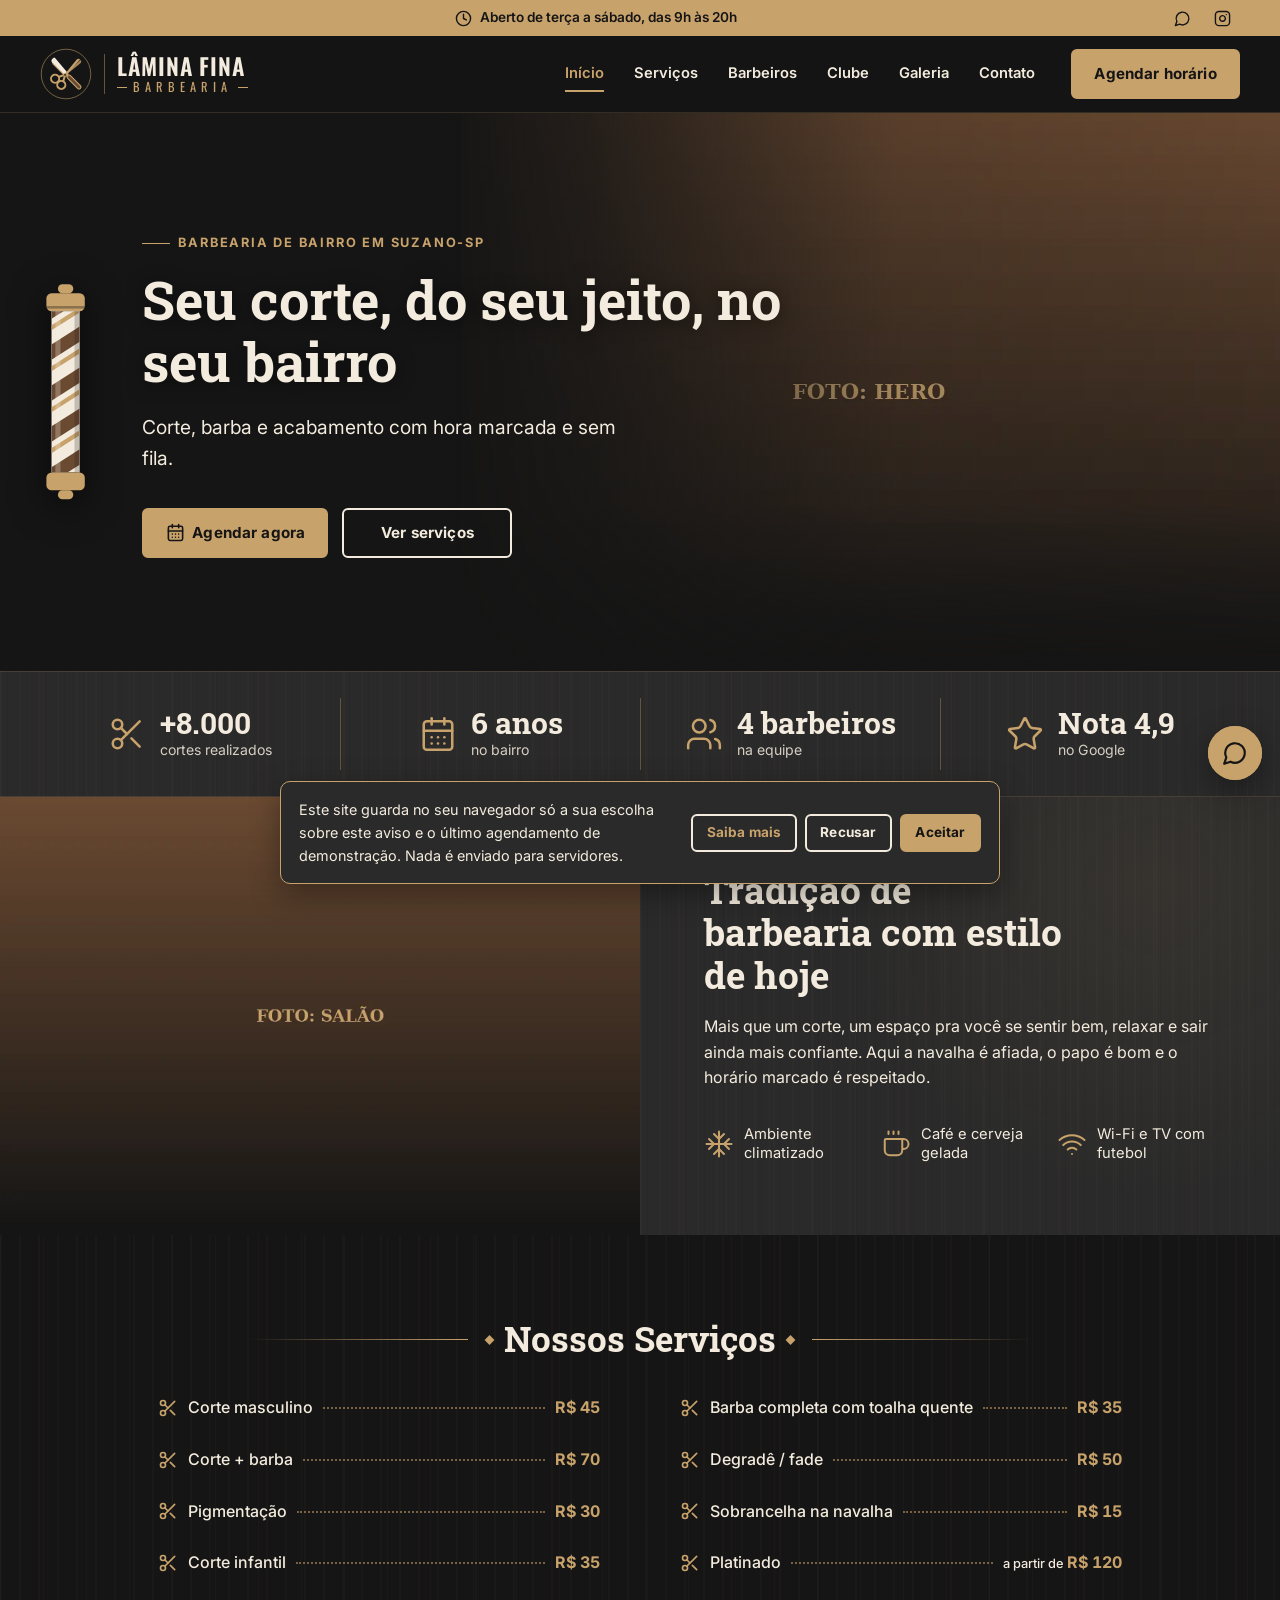
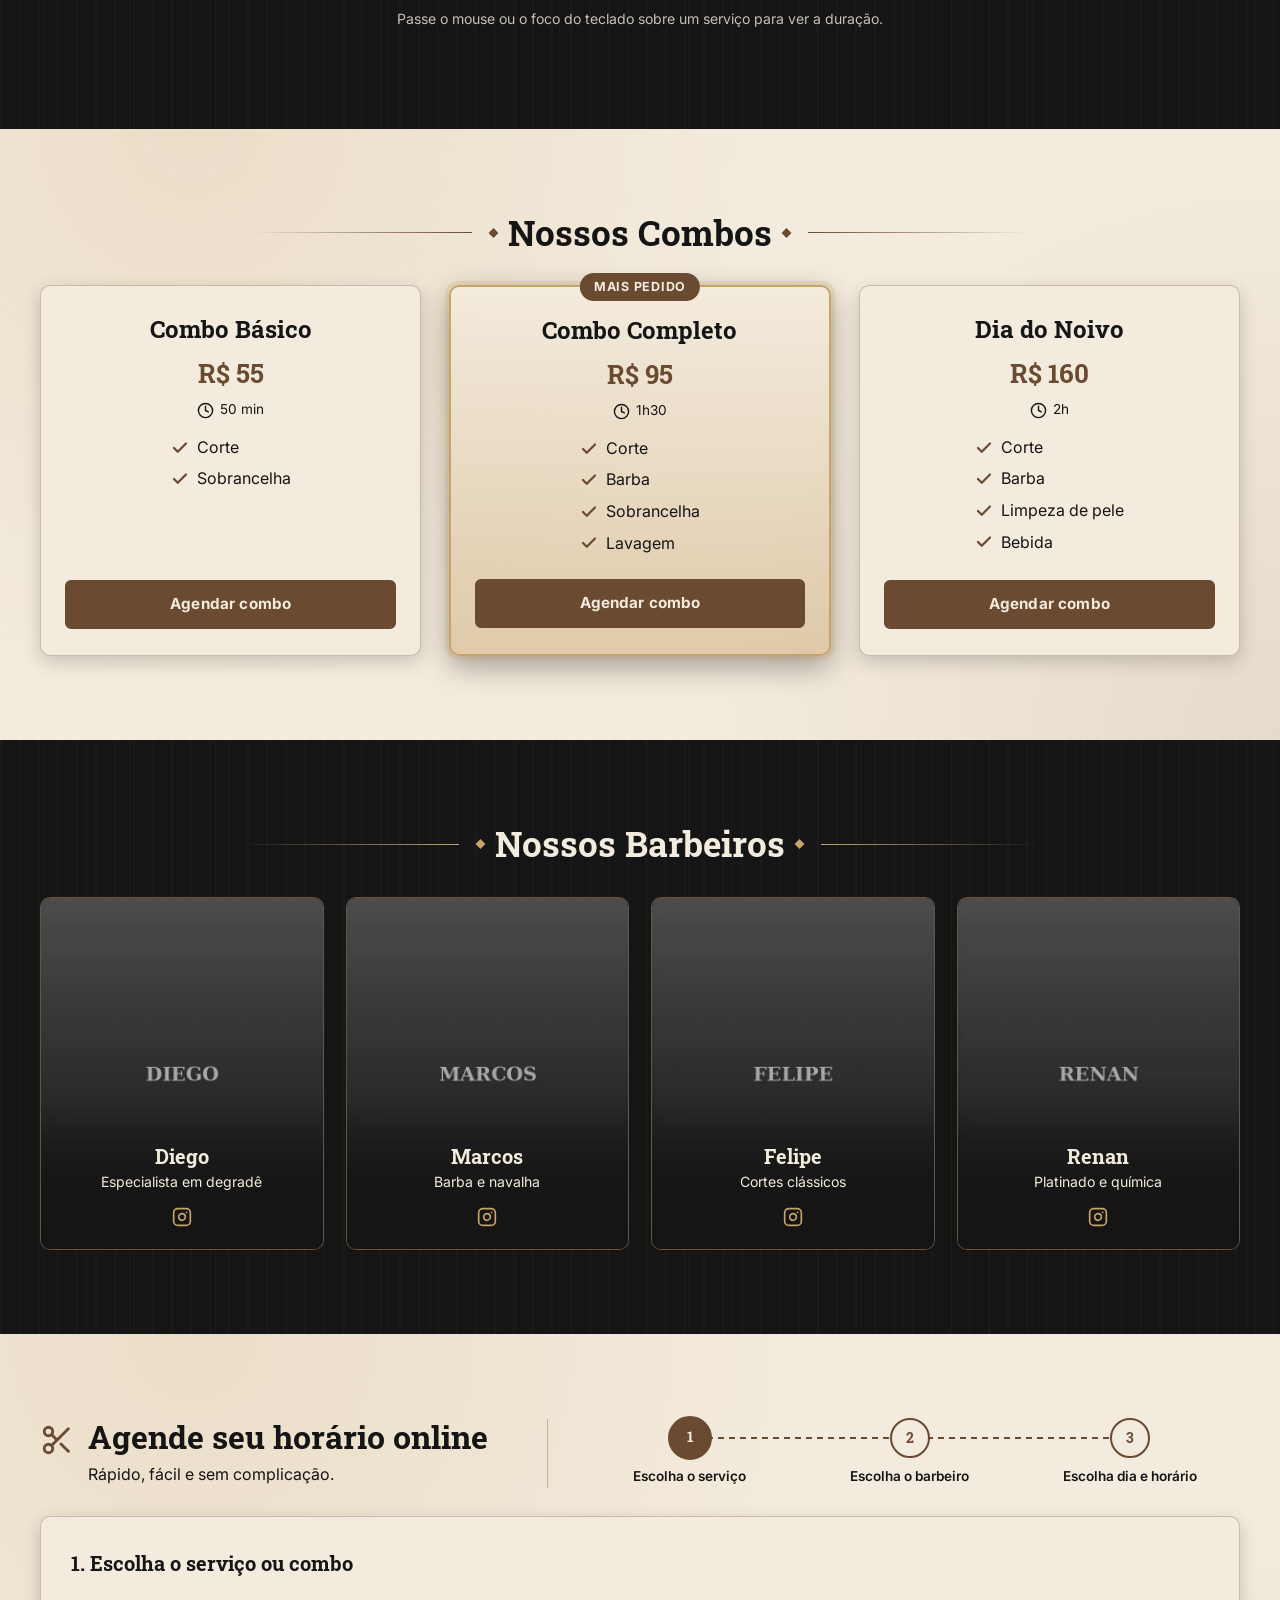
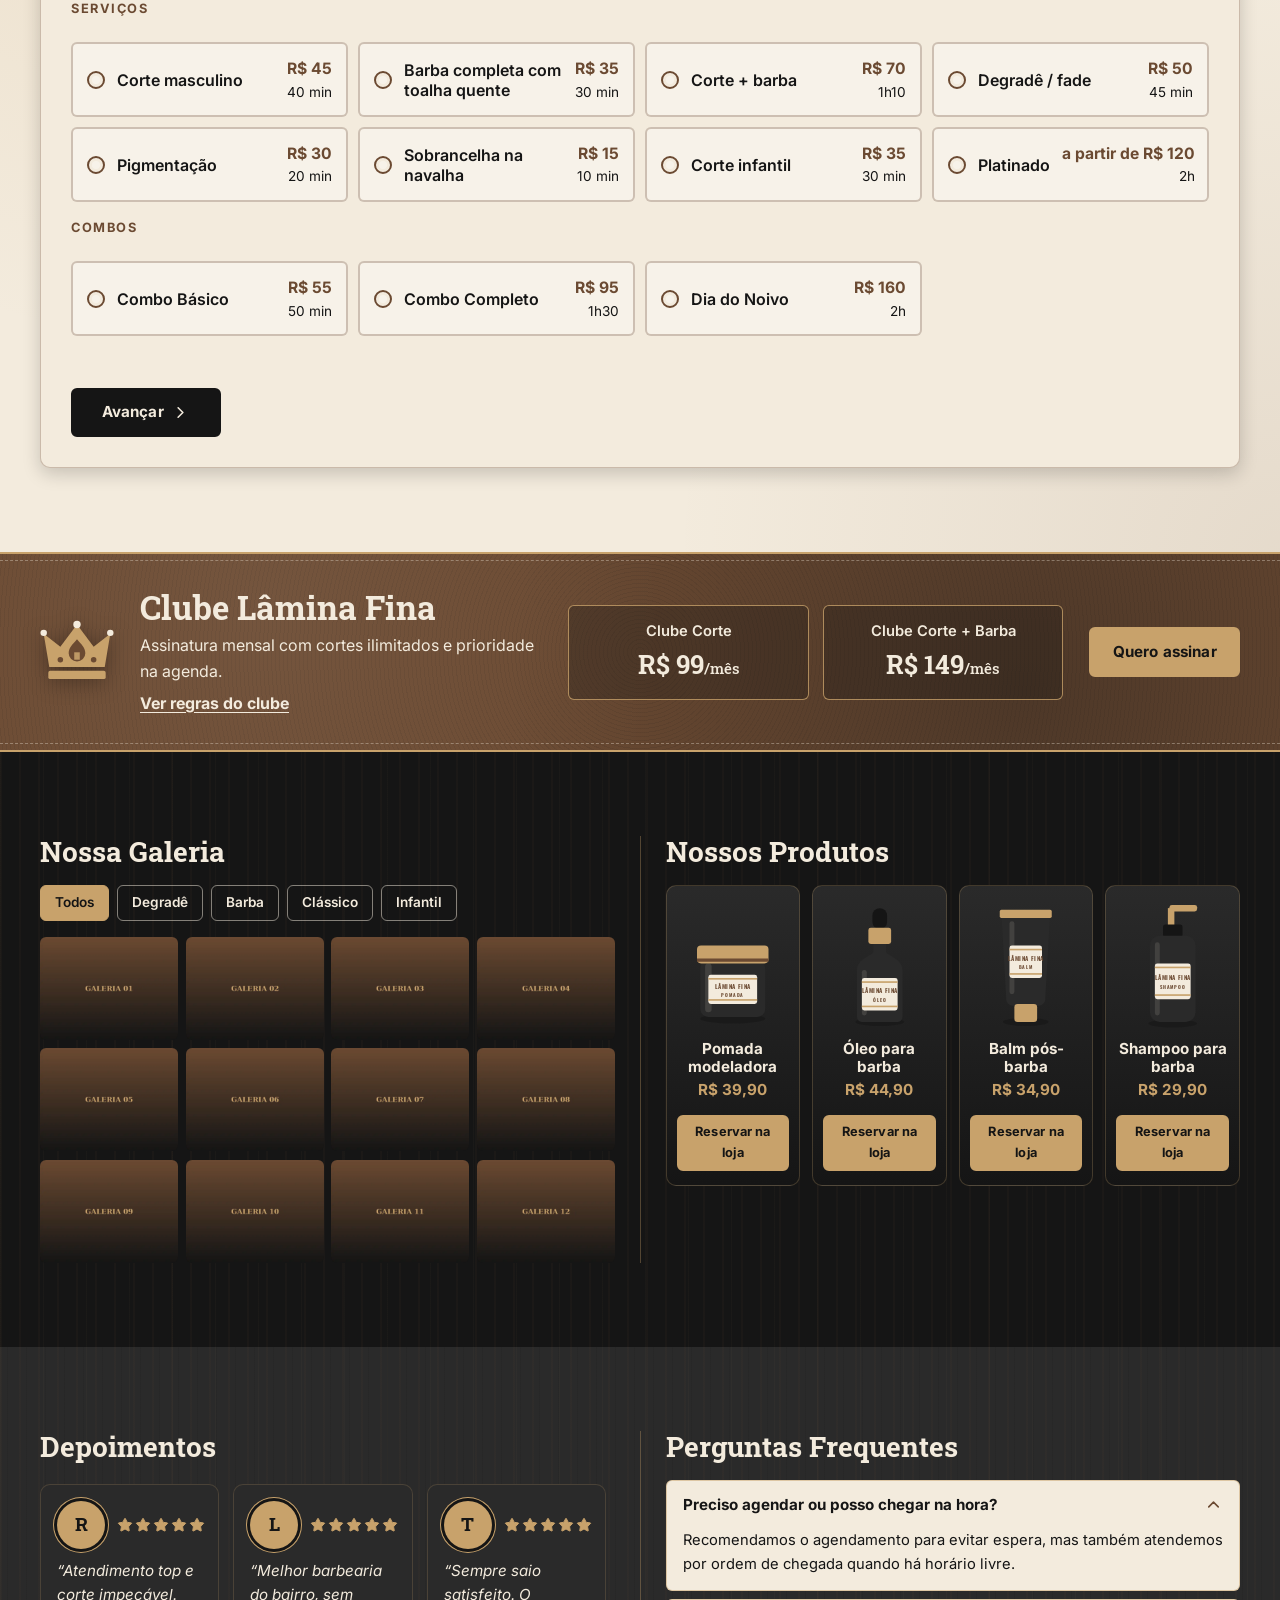
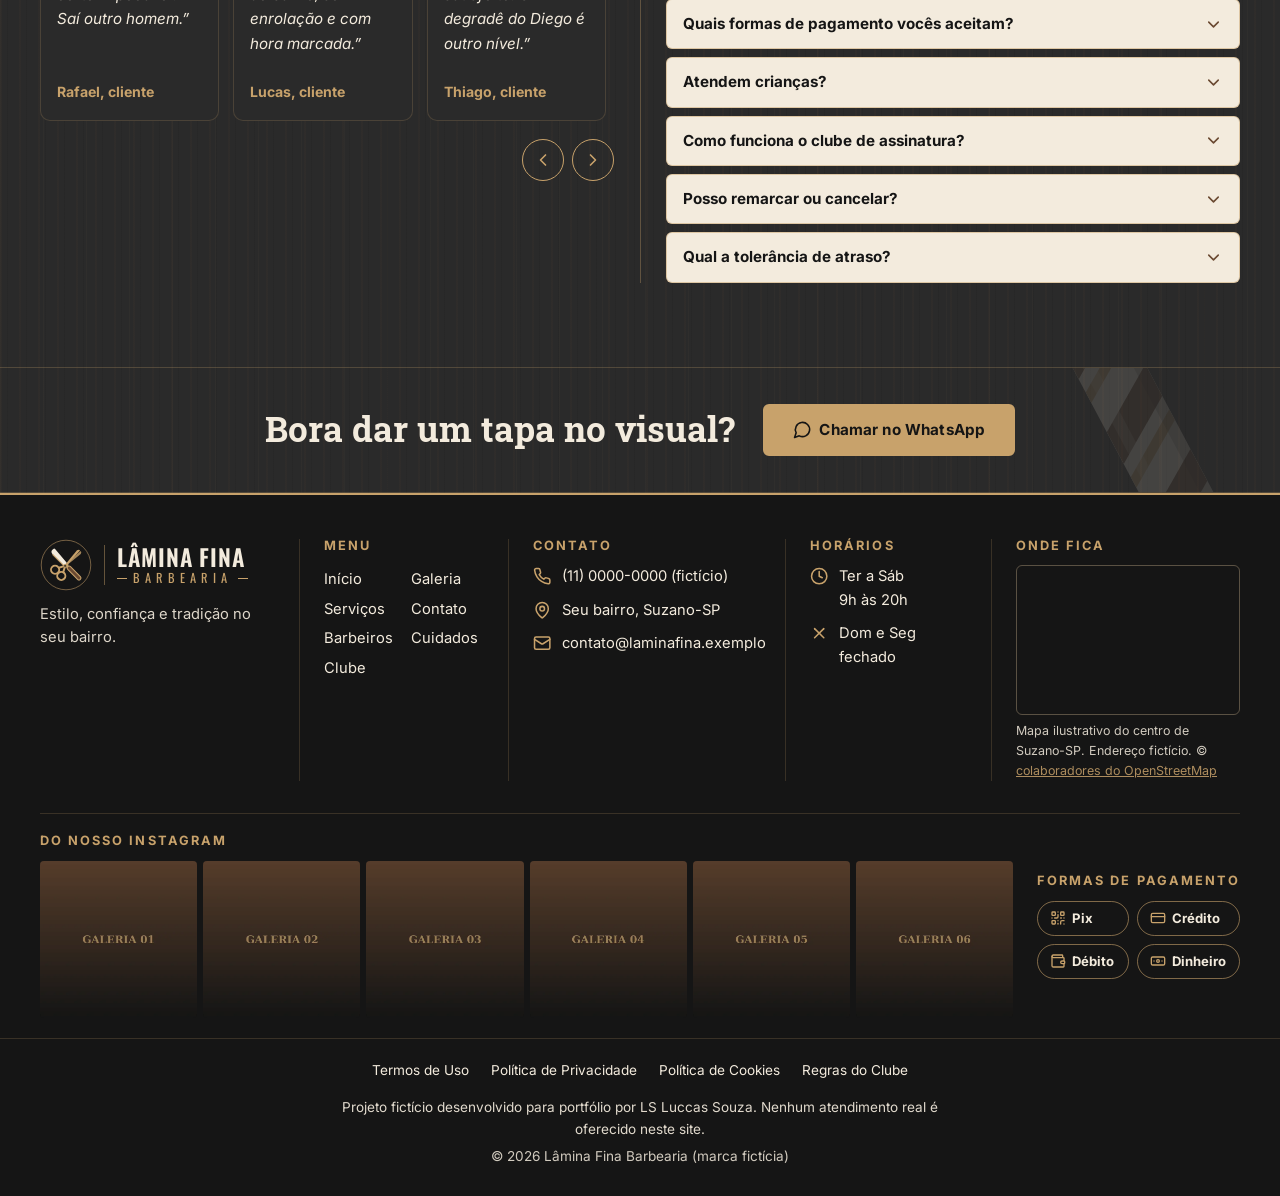
==== index.html @ d1e9eaeb "Constrói a página inicial, o agendamento online e as páginas internas Inclui dados centralizados em " ====
<!DOCTYPE html>
<html lang="pt-BR">
<head>
  <meta charset="utf-8">
  <meta name="viewport" content="width=device-width, initial-scale=1">
  <title>Lâmina Fina Barbearia | Corte, barba e agendamento online em Suzano-SP</title>
  <meta name="description" content="Barbearia de bairro fictícia em Suzano-SP: corte, barba e acabamento com hora marcada. Projeto de portfólio com agendamento online demonstrativo.">
  <meta name="theme-color" content="#151515">
  <meta name="author" content="Luccas Souza">
  <link rel="canonical" href="https://luccas-souza7.github.io/barbearia/">
  <meta property="og:type" content="website">
  <meta property="og:locale" content="pt_BR">
  <meta property="og:site_name" content="Lâmina Fina Barbearia (projeto fictício)">
  <meta property="og:title" content="Lâmina Fina Barbearia | Corte, barba e agendamento online em Suzano-SP">
  <meta property="og:description" content="Barbearia de bairro fictícia em Suzano-SP: corte, barba e acabamento com hora marcada. Projeto de portfólio com agendamento online demonstrativo.">
  <meta property="og:url" content="https://luccas-souza7.github.io/barbearia/">
  <meta property="og:image" content="https://luccas-souza7.github.io/barbearia/assets/img/og-image.jpg">
  <meta property="og:image:width" content="1200">
  <meta property="og:image:height" content="630">
  <meta property="og:image:alt" content="Lâmina Fina Barbearia, projeto fictício de portfólio">
  <meta name="twitter:card" content="summary_large_image">
  <link rel="icon" href="assets/icons/favicon.svg" type="image/svg+xml">
  <link rel="preconnect" href="https://fonts.googleapis.com">
  <link rel="preconnect" href="https://fonts.gstatic.com" crossorigin>
  <link rel="stylesheet" href="https://fonts.googleapis.com/css2?family=Inter:wght@400;500;600;700&family=Oswald:wght@500;600&family=Roboto+Slab:wght@700&display=swap">
  <link rel="stylesheet" href="assets/css/styles.css">
  <link rel="preload" as="image" href="assets/img/hero.webp" type="image/webp" fetchpriority="high">
  <script type="application/ld+json">
{
  "@context": "https://schema.org",
  "@type": "WebSite",
  "name": "Lâmina Fina Barbearia (projeto fictício)",
  "url": "https://luccas-souza7.github.io/barbearia/",
  "inLanguage": "pt-BR",
  "description": "Site de portfólio de uma barbearia de bairro fictícia, com agendamento online demonstrativo.",
  "author": {
    "@type": "Person",
    "name": "Luccas Souza",
    "url": "https://github.com/luccas-souza7"
  }
}
  </script>
</head>
<body>
  <a class="pular-conteudo" href="#conteudo">Pular para o conteúdo</a>

  <div class="barra-topo">
    <div class="container">
      <p class="barra-topo__horario"><svg class="icone " aria-hidden="true" focusable="false"><use href="assets/icons/sprite.svg#i-clock"></use></svg><span>Aberto de terça a sábado, das 9h às 20h</span></p>
      <div class="barra-topo__redes">
        <button type="button" class="botao-icone" data-demo="WhatsApp" aria-label="WhatsApp (demonstração)"><svg class="icone " aria-hidden="true" focusable="false"><use href="assets/icons/sprite.svg#i-message-circle"></use></svg></button>
        <button type="button" class="botao-icone" data-demo="Instagram" aria-label="Instagram (demonstração)"><svg class="icone " aria-hidden="true" focusable="false"><use href="assets/icons/sprite.svg#i-instagram"></use></svg></button>
      </div>
    </div>
  </div>

  <header class="cabecalho">
    <div class="container">
      <a class="marca" href="#inicio" aria-label="Lâmina Fina Barbearia, página inicial">
        <svg class="marca__emblema" viewBox="0 0 64 64" aria-hidden="true" focusable="false">
        <circle cx="32" cy="32" r="30.5" class="e-carvao"/>
        <circle cx="32" cy="32" r="30.5" fill="none" stroke="#c8a26b" stroke-width="1.2" opacity=".55"/>
        <g transform="rotate(-45 32 32)">
          <path class="e-creme" d="M29.6 31V11.5Q29.6 7 33.4 7H35q1.6 0 1.4 2l-1.8 22z"/>
          <path d="M29.6 11v20" stroke="#c8a26b" stroke-width="1.4"/>
          <circle class="e-dourado" cx="32" cy="33" r="2.4"/>
          <rect class="e-couro" x="29.6" y="35" width="4.8" height="22" rx="2.4" stroke="#c8a26b" stroke-width="1.3"/>
        </g>
        <g transform="rotate(45 32 32)">
          <path class="e-dourado" d="M31.1 33 28.7 9.6Q29.6 6.6 31.5 7.1L33 33z"/>
          <path class="e-dourado" d="M32.9 33 35.3 9.6Q34.4 6.6 32.5 7.1L31 33z" opacity=".8"/>
          <path class="e-traco" d="M31.3 34.6 28.2 40.6M32.7 34.6l3.1 6"/>
          <circle class="e-traco" cx="26.6" cy="45.6" r="5"/>
          <circle class="e-traco" cx="37.4" cy="45.6" r="5"/>
          <circle class="e-carvao" cx="32" cy="33.6" r="1.7" stroke="#c8a26b" stroke-width="1"/>
        </g>
      </svg>
        <span class="marca__texto" aria-hidden="true"><span class="marca__nome">LÂMINA FINA</span><span class="marca__sub">BARBEARIA</span></span>
      </a>
      <button type="button" class="menu-toggle" aria-expanded="false" aria-controls="menu-principal" aria-label="Abrir menu">
        <svg class="icone icone-abrir" aria-hidden="true" focusable="false"><use href="assets/icons/sprite.svg#i-menu"></use></svg><svg class="icone icone-fechar" aria-hidden="true" focusable="false"><use href="assets/icons/sprite.svg#i-x"></use></svg>
      </button>
      <nav class="menu" id="menu-principal" aria-label="Menu principal">
        <ul class="menu__lista">
          <li><a class="menu__link" href="#inicio" aria-current="true">Início</a></li><li><a class="menu__link" href="#servicos">Serviços</a></li><li><a class="menu__link" href="#barbeiros">Barbeiros</a></li><li><a class="menu__link" href="#clube">Clube</a></li><li><a class="menu__link" href="#galeria">Galeria</a></li><li><a class="menu__link" href="#contato">Contato</a></li>
        </ul>
        <a class="btn btn--bloco menu__cta-mobile" href="#agendamento"><svg class="icone " aria-hidden="true" focusable="false"><use href="assets/icons/sprite.svg#i-calendar-days"></use></svg>Agendar horário</a>
      </nav>
      <a class="btn cabecalho__cta" href="#agendamento">Agendar horário</a>
    </div>
  </header>

  <main id="conteudo">
    <!-- Hero -->
    <section class="hero" id="inicio" aria-labelledby="hero-titulo">
      <div class="hero__foto">
        <img src="assets/img/hero.webp" alt="Barbeiro fazendo degradê com máquina em cliente sentado em cadeira clássica, sob luz quente" width="1600" height="1067" fetchpriority="high" decoding="async">
      </div>
      <div class="container">
        <div class="hero__poste"><svg class="poste" viewBox="0 0 40 170" aria-hidden="true" focusable="false">
        <defs><clipPath id="tubo-hero"><rect x="9" y="22" width="22" height="126"/></clipPath></defs>
        <rect class="p-dourado" x="14" y="1" width="12" height="7" rx="3.5"/>
        <rect class="p-dourado" x="5" y="8" width="30" height="14" rx="4"/>
        <rect class="p-carvao" x="5" y="18" width="30" height="2" opacity=".35"/>
        <rect class="p-creme" x="9" y="22" width="22" height="126"/>
        <g clip-path="url(#tubo-hero)"><g class="poste__listras"><polygon class="p-couro" points="9,-16 31,-30 31,-18 9,-4"/><polygon class="p-dourado" points="9,1 31,-13 31,-9 9,5"/><polygon class="p-couro" points="9,16 31,2 31,14 9,28"/><polygon class="p-dourado" points="9,33 31,19 31,23 9,37"/><polygon class="p-couro" points="9,48 31,34 31,46 9,60"/><polygon class="p-dourado" points="9,65 31,51 31,55 9,69"/><polygon class="p-couro" points="9,80 31,66 31,78 9,92"/><polygon class="p-dourado" points="9,97 31,83 31,87 9,101"/><polygon class="p-couro" points="9,112 31,98 31,110 9,124"/><polygon class="p-dourado" points="9,129 31,115 31,119 9,133"/><polygon class="p-couro" points="9,144 31,130 31,142 9,156"/><polygon class="p-dourado" points="9,161 31,147 31,151 9,165"/><polygon class="p-couro" points="9,176 31,162 31,174 9,188"/><polygon class="p-dourado" points="9,193 31,179 31,183 9,197"/><polygon class="p-couro" points="9,208 31,194 31,206 9,220"/><polygon class="p-dourado" points="9,225 31,211 31,215 9,229"/></g></g>
        <rect class="p-brilho" x="12" y="22" width="4" height="126"/>
        <rect class="p-carvao" x="27" y="22" width="4" height="126" opacity=".22"/>
        <rect class="p-dourado" x="5" y="148" width="30" height="14" rx="4"/>
        <rect class="p-dourado" x="14" y="162" width="12" height="7" rx="3.5"/>
      </svg></div>
        <div class="hero__conteudo">
          <p class="hero__selo">Barbearia de bairro em Suzano-SP</p>
          <h1 id="hero-titulo">Seu corte, do seu jeito, no seu bairro</h1>
          <p class="hero__sub">Corte, barba e acabamento com hora marcada e sem fila.</p>
          <div class="hero__acoes">
            <a class="btn" href="#agendamento"><svg class="icone " aria-hidden="true" focusable="false"><use href="assets/icons/sprite.svg#i-calendar-days"></use></svg>Agendar agora</a>
            <a class="btn btn--contorno" href="#servicos">Ver serviços</a>
          </div>
        </div>
      </div>
    </section>

    <!-- Números -->
    <section class="numeros" aria-label="A barbearia em números">
      <ul class="numeros__lista container">
        <li class="numeros__item"><svg class="icone " aria-hidden="true" focusable="false"><use href="assets/icons/sprite.svg#i-scissors"></use></svg><div><span class="numeros__valor"><span aria-hidden="true" data-contar="8000" data-prefixo="+">+8.000</span><span class="sr-only">Mais de 8.000</span></span><span class="numeros__rotulo">cortes realizados</span></div></li>
        <li class="numeros__item"><svg class="icone " aria-hidden="true" focusable="false"><use href="assets/icons/sprite.svg#i-calendar-days"></use></svg><div><span class="numeros__valor"><span aria-hidden="true" data-contar="6" data-sufixo=" anos">6 anos</span><span class="sr-only">6 anos</span></span><span class="numeros__rotulo">no bairro</span></div></li>
        <li class="numeros__item"><svg class="icone " aria-hidden="true" focusable="false"><use href="assets/icons/sprite.svg#i-users"></use></svg><div><span class="numeros__valor"><span aria-hidden="true" data-contar="4" data-sufixo=" barbeiros">4 barbeiros</span><span class="sr-only">4 barbeiros</span></span><span class="numeros__rotulo">na equipe</span></div></li>
        <li class="numeros__item"><svg class="icone " aria-hidden="true" focusable="false"><use href="assets/icons/sprite.svg#i-star"></use></svg><div><span class="numeros__valor"><span aria-hidden="true" data-contar="4.9" data-casas="1" data-prefixo="Nota ">Nota 4,9</span><span class="sr-only">Nota 4,9</span></span><span class="numeros__rotulo">no Google</span></div></li>
      </ul>
    </section>

    <!-- Sobre -->
    <section class="sobre" id="sobre" aria-labelledby="sobre-titulo">
      <div class="sobre__foto revelar revelar--esquerda">
        <img src="assets/img/salao.webp" alt="Salão da barbearia com cadeiras de couro, espelhos e parede de tijolos aparentes" width="1600" height="1067" loading="lazy" decoding="async">
      </div>
      <div class="sobre__texto">
        <h2 id="sobre-titulo" class="revelar">Tradição de barbearia com estilo de hoje</h2>
        <p class="revelar" style="--atraso:100ms">Mais que um corte, um espaço pra você se sentir bem, relaxar e sair ainda mais confiante. Aqui a navalha é afiada, o papo é bom e o horário marcado é respeitado.</p>
        <ul class="destaques revelar" style="--atraso:200ms">
          <li><svg class="icone " aria-hidden="true" focusable="false"><use href="assets/icons/sprite.svg#i-snowflake"></use></svg><span>Ambiente climatizado</span></li>
          <li><svg class="icone " aria-hidden="true" focusable="false"><use href="assets/icons/sprite.svg#i-coffee"></use></svg><span>Café e cerveja gelada</span></li>
          <li><svg class="icone " aria-hidden="true" focusable="false"><use href="assets/icons/sprite.svg#i-wifi"></use></svg><span>Wi-Fi e TV com futebol</span></li>
        </ul>
      </div>
    </section>

    <!-- Serviços -->
    <section class="secao secao--carvao" id="servicos" aria-labelledby="servicos-titulo">
      <div class="container">
        <h2 class="titulo-secao revelar" id="servicos-titulo"><span>Nossos Serviços</span></h2>
        <ul class="servicos__lista revelar" id="lista-servicos"></ul>
        <p class="servicos__nota">Passe o mouse ou o foco do teclado sobre um serviço para ver a duração.</p>
      </div>
    </section>

    <!-- Combos -->
    <section class="secao fundo-claro" id="combos" aria-labelledby="combos-titulo">
      <div class="container">
        <h2 class="titulo-secao revelar" id="combos-titulo"><span>Nossos Combos</span></h2>
        <div class="combos__grade" id="grade-combos"></div>
      </div>
    </section>

    <!-- Barbeiros -->
    <section class="secao secao--carvao" id="barbeiros" aria-labelledby="barbeiros-titulo">
      <div class="container">
        <h2 class="titulo-secao revelar" id="barbeiros-titulo"><span>Nossos Barbeiros</span></h2>
        <div class="barbeiros__grade" id="grade-barbeiros"></div>
      </div>
    </section>

    <!-- Agendamento -->
    <section class="secao fundo-claro" id="agendamento" aria-labelledby="agenda-titulo">
      <div class="container">
        <div class="agenda__topo">
          <div class="agenda__titulo">
            <svg class="icone " aria-hidden="true" focusable="false"><use href="assets/icons/sprite.svg#i-scissors"></use></svg>
            <div>
              <h2 id="agenda-titulo">Agende seu horário online</h2>
              <p>Rápido, fácil e sem complicação.</p>
            </div>
          </div>
          <ol class="passos" aria-label="Etapas do agendamento">
            <li class="passo" aria-current="step"><span class="passo__num">1</span><span class="passo__rotulo">Escolha o serviço</span></li>
            <li class="passo"><span class="passo__num">2</span><span class="passo__rotulo">Escolha o barbeiro</span></li>
            <li class="passo"><span class="passo__num">3</span><span class="passo__rotulo">Escolha dia e horário</span></li>
          </ol>
        </div>

        <div id="ultimo-agendamento" class="ultimo-agendamento" role="status" hidden></div>

        <form id="form-agenda" class="agenda__painel" novalidate aria-labelledby="agenda-titulo">
          <fieldset class="agenda__etapa" data-etapa="1">
            <legend>1. Escolha o serviço ou combo</legend>
            <div class="opcoes" id="opcoes-servico"></div>
          </fieldset>

          <fieldset class="agenda__etapa" data-etapa="2" hidden>
            <legend>2. Escolha o barbeiro</legend>
            <div class="opcoes" id="opcoes-barbeiro"></div>
          </fieldset>

          <fieldset class="agenda__etapa" data-etapa="3" hidden>
            <legend>3. Escolha o dia e o horário</legend>
            <div class="agenda__data-hora">
              <div class="calendario">
                <div class="calendario__topo">
                  <button type="button" class="calendario__nav" id="calendario-ant" aria-label="Mês anterior"><svg class="icone " aria-hidden="true" focusable="false"><use href="assets/icons/sprite.svg#i-chevron-left"></use></svg></button>
                  <h3 class="calendario__mes" id="calendario-mes" aria-live="polite">Mês</h3>
                  <button type="button" class="calendario__nav" id="calendario-prox" aria-label="Próximo mês"><svg class="icone " aria-hidden="true" focusable="false"><use href="assets/icons/sprite.svg#i-chevron-right"></use></svg></button>
                </div>
                <table class="calendario__grade" aria-labelledby="calendario-mes">
                  <thead><tr>
                    <th scope="col"><abbr title="Domingo">D</abbr></th><th scope="col"><abbr title="Segunda">S</abbr></th>
                    <th scope="col"><abbr title="Terça">T</abbr></th><th scope="col"><abbr title="Quarta">Q</abbr></th>
                    <th scope="col"><abbr title="Quinta">Q</abbr></th><th scope="col"><abbr title="Sexta">S</abbr></th>
                    <th scope="col"><abbr title="Sábado">S</abbr></th>
                  </tr></thead>
                  <tbody id="calendario-corpo"></tbody>
                </table>
                <p class="calendario__legenda"><span><i class="leg-hoje"></i>Hoje</span><span><i class="leg-sel"></i>Selecionado</span><span>Dom e Seg: fechado</span></p>
                <p class="sr-only">Use as setas do teclado para mudar de dia e Enter para escolher.</p>
              </div>
              <div class="horarios">
                <p class="horarios__titulo" id="horarios-titulo">Horários disponíveis</p>
                <div class="horarios__grade" id="grade-horarios" role="radiogroup" aria-labelledby="horarios-titulo"></div>
              </div>
            </div>
          </fieldset>

          <div class="agenda__resumo-linha" id="resumo-linha" aria-live="polite" hidden></div>
          <p class="agenda__erro" id="agenda-erro" role="alert"></p>
          <div class="agenda__acoes">
            <button type="button" class="btn btn--contorno-escuro" id="agenda-voltar" hidden><svg class="icone " aria-hidden="true" focusable="false"><use href="assets/icons/sprite.svg#i-chevron-left"></use></svg>Voltar</button>
            <button type="submit" class="btn btn--escuro" id="agenda-avancar">Avançar</button>
          </div>
        </form>
      </div>
    </section>

    <!-- Clube -->
    <section class="clube" id="clube" aria-labelledby="clube-titulo">
      <div class="container">
        <svg class="clube__coroa" viewBox="0 0 80 72" aria-hidden="true" focusable="false">
          <path class="c-dourado" d="M10 52 4 16l18 14L40 6l18 24 18-14-6 36z"/>
          <rect class="c-dourado" x="9" y="56" width="62" height="9" rx="2"/>
          <circle class="c-creme" cx="4" cy="15" r="3.5"/><circle class="c-creme" cx="40" cy="6" r="4"/><circle class="c-creme" cx="76" cy="15" r="3.5"/>
          <path class="c-couro" d="M40 22c-5 6-9 9-9 15a9 9 0 0 0 18 0c0-6-4-9-9-15z"/>
          <path class="c-dourado" d="M37 36h6v8h-6z" opacity=".9"/>
          <circle class="c-couro" cx="22" cy="44" r="3"/><circle class="c-couro" cx="58" cy="44" r="3"/>
        </svg>
        <div class="clube__texto revelar">
          <h2 id="clube-titulo">Clube Lâmina Fina</h2>
          <p>Assinatura mensal com cortes ilimitados e prioridade na agenda.</p>
          <a href="regras-do-clube.html">Ver regras do clube</a>
        </div>
        <ul class="clube__planos revelar" id="planos-clube" aria-label="Planos do clube" style="--atraso:120ms"></ul>
        <button type="button" class="btn clube__cta" data-demo="Assinatura do clube">Quero assinar</button>
      </div>
    </section>

    <!-- Galeria + Produtos -->
    <section class="secao secao--carvao" aria-label="Galeria e produtos">
      <div class="container duas-colunas">
        <div id="galeria">
          <h2 class="titulo-esquerda">Nossa Galeria</h2>
          <div class="filtros" id="filtros-galeria" role="group" aria-label="Filtrar fotos por estilo"></div>
          <p class="sr-only" id="status-galeria" aria-live="polite"></p>
          <ul class="galeria__grade" id="grade-galeria"></ul>
        </div>
        <div id="produtos">
          <h2 class="titulo-esquerda">Nossos Produtos</h2>
          <ul class="produtos__grade" id="grade-produtos"></ul>
        </div>
      </div>
    </section>

    <!-- Depoimentos + FAQ -->
    <section class="secao secao--grafite" aria-label="Depoimentos e perguntas frequentes">
      <div class="container duas-colunas">
        <div>
          <h2 class="titulo-esquerda" id="depoimentos-titulo">Depoimentos</h2>
          <div class="carrossel" role="region" aria-roledescription="carrossel" aria-labelledby="depoimentos-titulo">
            <ul class="carrossel__trilho" id="trilho-depoimentos" tabindex="0" aria-label="Depoimentos de clientes. Use as setas para navegar."></ul>
            <div class="carrossel__controles">
              <button type="button" class="carrossel__seta carrossel__seta--ant" aria-label="Depoimento anterior"><svg class="icone " aria-hidden="true" focusable="false"><use href="assets/icons/sprite.svg#i-chevron-left"></use></svg></button>
              <button type="button" class="carrossel__seta carrossel__seta--prox" aria-label="Próximo depoimento"><svg class="icone " aria-hidden="true" focusable="false"><use href="assets/icons/sprite.svg#i-chevron-right"></use></svg></button>
            </div>
          </div>
        </div>
        <div>
          <h2 class="titulo-esquerda">Perguntas Frequentes</h2>
          <div class="faq" id="lista-faq"></div>
        </div>
      </div>
    </section>

    <!-- CTA -->
    <section class="cta-faixa" aria-labelledby="cta-titulo">
      <div class="cta-faixa__poste" aria-hidden="true"><svg class="poste" viewBox="0 0 40 170" aria-hidden="true" focusable="false">
        <defs><clipPath id="tubo-cta"><rect x="9" y="22" width="22" height="126"/></clipPath></defs>
        <rect class="p-dourado" x="14" y="1" width="12" height="7" rx="3.5"/>
        <rect class="p-dourado" x="5" y="8" width="30" height="14" rx="4"/>
        <rect class="p-carvao" x="5" y="18" width="30" height="2" opacity=".35"/>
        <rect class="p-creme" x="9" y="22" width="22" height="126"/>
        <g clip-path="url(#tubo-cta)"><g class="poste__listras"><polygon class="p-couro" points="9,-16 31,-30 31,-18 9,-4"/><polygon class="p-dourado" points="9,1 31,-13 31,-9 9,5"/><polygon class="p-couro" points="9,16 31,2 31,14 9,28"/><polygon class="p-dourado" points="9,33 31,19 31,23 9,37"/><polygon class="p-couro" points="9,48 31,34 31,46 9,60"/><polygon class="p-dourado" points="9,65 31,51 31,55 9,69"/><polygon class="p-couro" points="9,80 31,66 31,78 9,92"/><polygon class="p-dourado" points="9,97 31,83 31,87 9,101"/><polygon class="p-couro" points="9,112 31,98 31,110 9,124"/><polygon class="p-dourado" points="9,129 31,115 31,119 9,133"/><polygon class="p-couro" points="9,144 31,130 31,142 9,156"/><polygon class="p-dourado" points="9,161 31,147 31,151 9,165"/><polygon class="p-couro" points="9,176 31,162 31,174 9,188"/><polygon class="p-dourado" points="9,193 31,179 31,183 9,197"/><polygon class="p-couro" points="9,208 31,194 31,206 9,220"/><polygon class="p-dourado" points="9,225 31,211 31,215 9,229"/></g></g>
        <rect class="p-brilho" x="12" y="22" width="4" height="126"/>
        <rect class="p-carvao" x="27" y="22" width="4" height="126" opacity=".22"/>
        <rect class="p-dourado" x="5" y="148" width="30" height="14" rx="4"/>
        <rect class="p-dourado" x="14" y="162" width="12" height="7" rx="3.5"/>
      </svg></div>
      <div class="container">
        <h2 id="cta-titulo">Bora dar um tapa no visual?</h2>
        <button type="button" class="btn" data-demo="WhatsApp"><svg class="icone " aria-hidden="true" focusable="false"><use href="assets/icons/sprite.svg#i-message-circle"></use></svg>Chamar no WhatsApp</button>
      </div>
    </section>
  </main>

  <footer class="rodape" id="contato">
    <div class="container">
      <div class="rodape__grade">
        <div class="rodape__marca">
          <a class="marca" href="#inicio" aria-label="Lâmina Fina Barbearia, página inicial">
            <svg class="marca__emblema" viewBox="0 0 64 64" aria-hidden="true" focusable="false">
        <circle cx="32" cy="32" r="30.5" class="e-carvao"/>
        <circle cx="32" cy="32" r="30.5" fill="none" stroke="#c8a26b" stroke-width="1.2" opacity=".55"/>
        <g transform="rotate(-45 32 32)">
          <path class="e-creme" d="M29.6 31V11.5Q29.6 7 33.4 7H35q1.6 0 1.4 2l-1.8 22z"/>
          <path d="M29.6 11v20" stroke="#c8a26b" stroke-width="1.4"/>
          <circle class="e-dourado" cx="32" cy="33" r="2.4"/>
          <rect class="e-couro" x="29.6" y="35" width="4.8" height="22" rx="2.4" stroke="#c8a26b" stroke-width="1.3"/>
        </g>
        <g transform="rotate(45 32 32)">
          <path class="e-dourado" d="M31.1 33 28.7 9.6Q29.6 6.6 31.5 7.1L33 33z"/>
          <path class="e-dourado" d="M32.9 33 35.3 9.6Q34.4 6.6 32.5 7.1L31 33z" opacity=".8"/>
          <path class="e-traco" d="M31.3 34.6 28.2 40.6M32.7 34.6l3.1 6"/>
          <circle class="e-traco" cx="26.6" cy="45.6" r="5"/>
          <circle class="e-traco" cx="37.4" cy="45.6" r="5"/>
          <circle class="e-carvao" cx="32" cy="33.6" r="1.7" stroke="#c8a26b" stroke-width="1"/>
        </g>
      </svg>
            <span class="marca__texto" aria-hidden="true"><span class="marca__nome">LÂMINA FINA</span><span class="marca__sub">BARBEARIA</span></span>
          </a>
          <p>Estilo, confiança e tradição no seu bairro.</p>
        </div>
        <nav aria-label="Menu do rodapé">
          <h3>Menu</h3>
          <ul class="rodape__menu"><li><a href="#inicio">Início</a></li><li><a href="#servicos">Serviços</a></li><li><a href="#barbeiros">Barbeiros</a></li><li><a href="#clube">Clube</a></li><li><a href="#galeria">Galeria</a></li><li><a href="#contato">Contato</a></li><li><a href="cuidados.html">Cuidados</a></li></ul>
        </nav>
        <div>
          <h3>Contato</h3>
          <ul class="rodape__contato">
            <li><svg class="icone " aria-hidden="true" focusable="false"><use href="assets/icons/sprite.svg#i-phone"></use></svg><span>(11) 0000-0000 (fictício)</span></li>
            <li><svg class="icone " aria-hidden="true" focusable="false"><use href="assets/icons/sprite.svg#i-map-pin"></use></svg><span>Seu bairro, Suzano-SP</span></li>
            <li><svg class="icone " aria-hidden="true" focusable="false"><use href="assets/icons/sprite.svg#i-mail"></use></svg><span>contato@laminafina.exemplo</span></li>
          </ul>
        </div>
        <div>
          <h3>Horários</h3>
          <ul class="rodape__contato">
            <li><svg class="icone " aria-hidden="true" focusable="false"><use href="assets/icons/sprite.svg#i-clock"></use></svg><span>Ter a Sáb<br>9h às 20h</span></li>
            <li><svg class="icone " aria-hidden="true" focusable="false"><use href="assets/icons/sprite.svg#i-x"></use></svg><span>Dom e Seg<br>fechado</span></li>
          </ul>
        </div>
        <div class="rodape__mapa">
          <h3>Onde fica</h3>
          <iframe title="Mapa da região central de Suzano-SP (OpenStreetMap)" loading="lazy" referrerpolicy="no-referrer"
            src="https://www.openstreetmap.org/export/embed.html?bbox=-46.3400%2C-23.5650%2C-46.2800%2C-23.5200&amp;layer=mapnik"></iframe>
          <p>Mapa ilustrativo do centro de Suzano-SP. Endereço fictício. © <a href="https://www.openstreetmap.org/copyright" target="_blank" rel="noopener">colaboradores do OpenStreetMap</a></p>
        </div>
      </div>

      <div class="rodape__faixa">
        <div>
          <h3>Do nosso Instagram</h3>
          <ul class="feed" aria-label="Fotos recentes de cortes"></ul>
        </div>
        <div>
          <h3>Formas de pagamento</h3>
          <ul class="pagamentos">
            <li class="selo"><svg class="icone " aria-hidden="true" focusable="false"><use href="assets/icons/sprite.svg#i-qr-code"></use></svg>Pix</li>
            <li class="selo"><svg class="icone " aria-hidden="true" focusable="false"><use href="assets/icons/sprite.svg#i-credit-card"></use></svg>Crédito</li>
            <li class="selo"><svg class="icone " aria-hidden="true" focusable="false"><use href="assets/icons/sprite.svg#i-wallet"></use></svg>Débito</li>
            <li class="selo"><svg class="icone " aria-hidden="true" focusable="false"><use href="assets/icons/sprite.svg#i-banknote"></use></svg>Dinheiro</li>
          </ul>
        </div>
      </div>
    </div>
    <div class="rodape__base">
      <div class="container">
        <ul class="rodape__links">
          <li><a href="termos-de-uso.html">Termos de Uso</a></li>
          <li><a href="politica-de-privacidade.html">Política de Privacidade</a></li>
          <li><a href="politica-de-cookies.html">Política de Cookies</a></li>
          <li><a href="regras-do-clube.html">Regras do Clube</a></li>
        </ul>
        <p class="rodape__aviso">Projeto fictício desenvolvido para portfólio por LS Luccas Souza. Nenhum atendimento real é oferecido neste site.</p>
        <p class="rodape__copy">© 2026 Lâmina Fina Barbearia (marca fictícia)</p>
      </div>
    </div>
  </footer>

  <button type="button" class="flutuante flutuante--topo" aria-label="Voltar ao topo"><svg class="icone " aria-hidden="true" focusable="false"><use href="assets/icons/sprite.svg#i-arrow-up"></use></svg></button>
  <button type="button" class="flutuante flutuante--whats" data-demo="WhatsApp" aria-label="Chamar no WhatsApp (demonstração)"><svg class="icone " aria-hidden="true" focusable="false"><use href="assets/icons/sprite.svg#i-message-circle"></use></svg></button>

  <div id="banner-cookies" class="cookies" role="region" aria-label="Aviso de cookies" hidden>
    <p>Este site guarda no seu navegador só a sua escolha sobre este aviso e o último agendamento de demonstração. Nada é enviado para servidores.</p>
    <div class="cookies__acoes">
      <a class="btn btn--pequeno btn--contorno" href="politica-de-cookies.html">Saiba mais</a>
      <button type="button" class="btn btn--pequeno btn--contorno" data-cookies="recusado">Recusar</button>
      <button type="button" class="btn btn--pequeno" data-cookies="aceito">Aceitar</button>
    </div>
  </div>

  <dialog id="modal-demo" class="modal" aria-labelledby="modal-demo-titulo" aria-describedby="modal-demo-texto">
    <div class="modal__corpo">
      <button type="button" class="botao-icone modal__fechar" data-fechar aria-label="Fechar"><svg class="icone " aria-hidden="true" focusable="false"><use href="assets/icons/sprite.svg#i-x"></use></svg></button>
      <div class="modal__icone"><svg class="icone " aria-hidden="true" focusable="false"><use href="assets/icons/sprite.svg#i-info"></use></svg></div>
      <h2 id="modal-demo-titulo">Projeto demonstrativo</h2>
      <p id="modal-demo-texto">Este é um projeto demonstrativo. Em um site real, este botão levaria ao WhatsApp ou ao sistema da barbearia.</p>
      <div class="modal__acoes"><button type="button" class="btn" data-fechar data-foco-inicial>Entendi</button></div>
    </div>
  </dialog>

  <dialog id="modal-resumo" class="modal" aria-labelledby="modal-resumo-titulo">
    <div class="modal__corpo">
      <button type="button" class="botao-icone modal__fechar" data-fechar aria-label="Fechar"><svg class="icone " aria-hidden="true" focusable="false"><use href="assets/icons/sprite.svg#i-x"></use></svg></button>
      <div class="modal__icone"><svg class="icone " aria-hidden="true" focusable="false"><use href="assets/icons/sprite.svg#i-check"></use></svg></div>
      <h2 id="modal-resumo-titulo">Resumo do agendamento</h2>
      <ul class="resumo" id="lista-resumo"></ul>
      <p class="aviso-demo"><svg class="icone " aria-hidden="true" focusable="false"><use href="assets/icons/sprite.svg#i-info"></use></svg><span>Este é um projeto demonstrativo. Nenhum dado foi enviado. Em um site real, este agendamento iria para o WhatsApp ou para o sistema da barbearia.</span></p>
      <div class="modal__acoes">
        <button type="button" class="btn btn--contorno" data-novo-agendamento>Novo agendamento</button>
        <button type="button" class="btn" data-fechar data-foco-inicial>Fechar</button>
      </div>
    </div>
  </dialog>

  <dialog id="lightbox" class="modal lightbox" aria-label="Foto ampliada da galeria">
    <div class="modal__corpo">
      <button type="button" class="botao-icone modal__fechar" data-fechar aria-label="Fechar foto" data-foco-inicial><svg class="icone " aria-hidden="true" focusable="false"><use href="assets/icons/sprite.svg#i-x"></use></svg></button>
      <figure class="lightbox__figura">
        <img id="lightbox-img" src="assets/img/galeria-01.webp" alt="" width="800" height="600">
        <button type="button" class="botao-icone lightbox__seta lightbox__seta--ant" aria-label="Foto anterior"><svg class="icone " aria-hidden="true" focusable="false"><use href="assets/icons/sprite.svg#i-chevron-left"></use></svg></button>
        <button type="button" class="botao-icone lightbox__seta lightbox__seta--prox" aria-label="Próxima foto"><svg class="icone " aria-hidden="true" focusable="false"><use href="assets/icons/sprite.svg#i-chevron-right"></use></svg></button>
      </figure>
      <p class="lightbox__legenda" id="lightbox-legenda" aria-live="polite"></p>
    </div>
  </dialog>

  <script src="assets/js/dados.js" defer></script>
  <script src="assets/js/main.js" defer></script>
  <script src="assets/js/agendamento.js" defer></script>
</body>
</html>
---- assets/css/styles.css ----
/* =========================================================
   Lâmina Fina Barbearia (projeto fictício de portfólio)
   CSS puro. Paleta restrita a 5 tokens.
   ========================================================= */

:root {
  /* Paleta */
  --preto-carvao: #151515;
  --grafite: #2a2a2a;
  --dourado: #c8a26b;
  --couro: #6b4a32;
  --creme: #f3ebdd;

  /* Tipografia */
  --fonte-titulo: "Roboto Slab", Georgia, "Times New Roman", serif;
  --fonte-texto: "Inter", system-ui, -apple-system, "Segoe UI", Roboto, Arial, sans-serif;
  --fonte-logo: "Oswald", "Arial Narrow", Impact, sans-serif;

  /* Medidas */
  --raio: 6px;
  --raio-lg: 10px;
  --container: 1200px;
  --gutter: clamp(16px, 4vw, 40px);
  --altura-header: 76px;
  --sombra: 0 10px 30px rgb(0 0 0 / 0.35);
  --sombra-suave: 0 6px 18px rgb(0 0 0 / 0.18);
  --transicao: 220ms cubic-bezier(0.2, 0.7, 0.2, 1);

  /* Texturas (somente com as cores da paleta) */
  --textura-madeira:
    repeating-linear-gradient(90deg, rgb(107 74 50 / 0.07) 0 2px, transparent 2px 7px, rgb(21 21 21 / 0.12) 7px 8px, transparent 8px 19px),
    repeating-linear-gradient(90deg, rgb(200 162 107 / 0.03) 0 1px, transparent 1px 43px);
  --textura-couro:
    radial-gradient(circle at 20% 30%, rgb(243 235 221 / 0.07), transparent 40%),
    radial-gradient(circle at 80% 70%, rgb(21 21 21 / 0.35), transparent 50%),
    repeating-radial-gradient(circle at 50% 50%, rgb(21 21 21 / 0.08) 0 1px, transparent 1px 4px);
}

/* ---------- Reset curto ---------- */
*, *::before, *::after { box-sizing: border-box; }
html {
  -webkit-text-size-adjust: 100%;
  scroll-behavior: smooth;
  scroll-padding-top: calc(var(--altura-header) + 12px);
}
body {
  margin: 0;
  background-color: var(--preto-carvao);
  color: var(--creme);
  font-family: var(--fonte-texto);
  font-size: 1rem;
  line-height: 1.6;
  -webkit-font-smoothing: antialiased;
  overflow-x: hidden;
}
img, svg, video, iframe { display: block; max-width: 100%; }
img { height: auto; }
h1, h2, h3, h4 { font-family: var(--fonte-titulo); line-height: 1.15; margin: 0 0 0.5em; font-weight: 700; }
p { margin: 0 0 1em; }
a { color: inherit; }
button, input, select, textarea { font: inherit; color: inherit; }
button { cursor: pointer; }
ul, ol { margin: 0; padding: 0; }
[hidden] { display: none !important; }

.icone { width: 1.25em; height: 1.25em; flex: none; fill: none; stroke: currentColor; stroke-width: 2; stroke-linecap: round; stroke-linejoin: round; }
.sr-only {
  position: absolute !important; width: 1px; height: 1px; padding: 0; margin: -1px;
  overflow: hidden; clip: rect(0 0 0 0); white-space: nowrap; border: 0;
}

/* Foco visível em tudo */
:focus { outline: none; }
:focus-visible {
  outline: 3px solid var(--dourado);
  outline-offset: 3px;
  border-radius: 4px;
}
.fundo-claro :focus-visible { outline-color: var(--couro); }

.pular-conteudo {
  position: absolute; left: 12px; top: -60px; z-index: 200;
  background: var(--dourado); color: var(--preto-carvao);
  padding: 10px 16px; border-radius: var(--raio); font-weight: 700; text-decoration: none;
  transition: top var(--transicao);
}
.pular-conteudo:focus { top: 12px; }

.container { width: min(100% - 2 * var(--gutter), var(--container)); margin-inline: auto; }

/* ---------- Botões ---------- */
.btn {
  display: inline-flex; align-items: center; justify-content: center; gap: 0.5em;
  min-height: 44px; padding: 0.7em 1.4em;
  border: 2px solid var(--dourado); border-radius: var(--raio);
  background: var(--dourado); color: var(--preto-carvao);
  font-weight: 700; font-size: 0.95rem; text-decoration: none; letter-spacing: 0.01em;
  transition: transform var(--transicao), box-shadow var(--transicao), background-color var(--transicao), color var(--transicao);
}
.btn:hover { transform: translateY(-2px); box-shadow: 0 8px 20px rgb(200 162 107 / 0.25); background: var(--creme); border-color: var(--creme); }
.btn:active { transform: translateY(0); }
.btn--contorno { background: transparent; color: var(--creme); border-color: var(--creme); }
.btn--contorno:hover { background: var(--creme); color: var(--preto-carvao); }
.btn--escuro { background: var(--preto-carvao); border-color: var(--preto-carvao); color: var(--creme); }
.btn--escuro:hover { background: var(--grafite); border-color: var(--grafite); color: var(--creme); }
.btn--couro { background: var(--couro); border-color: var(--couro); color: var(--creme); }
.btn--couro:hover { background: var(--preto-carvao); border-color: var(--preto-carvao); color: var(--creme); }
.btn--pequeno { min-height: 38px; padding: 0.45em 1em; font-size: 0.85rem; }
.btn--bloco { width: 100%; }
.btn[disabled], .btn[aria-disabled="true"] { opacity: 0.45; cursor: not-allowed; transform: none; box-shadow: none; }

/* ---------- Títulos com filete e ornamento ---------- */
.titulo-secao {
  display: flex; align-items: center; justify-content: center; gap: 18px;
  text-align: center; font-size: clamp(1.6rem, 3vw, 2.2rem); margin-bottom: 0.4em;
}
.titulo-secao::before, .titulo-secao::after {
  content: ""; flex: 1 1 60px; max-width: 220px; height: 1px;
  background: linear-gradient(90deg, transparent, var(--dourado));
}
.titulo-secao::after { background: linear-gradient(90deg, var(--dourado), transparent); }
.titulo-secao span { position: relative; padding-inline: 18px; }
.titulo-secao span::before, .titulo-secao span::after {
  content: ""; position: absolute; top: 50%; width: 7px; height: 7px;
  background: var(--dourado); transform: translateY(-50%) rotate(45deg);
}
.titulo-secao span::before { left: 0; }
.titulo-secao span::after { right: 0; }
.fundo-claro .titulo-secao::before { background: linear-gradient(90deg, transparent, var(--couro)); }
.fundo-claro .titulo-secao::after { background: linear-gradient(90deg, var(--couro), transparent); }
.fundo-claro .titulo-secao span::before, .fundo-claro .titulo-secao span::after { background: var(--couro); }
.titulo-esquerda { font-size: clamp(1.4rem, 2.4vw, 1.75rem); margin-bottom: 0.6em; }
.subtitulo-secao { text-align: center; max-width: 60ch; margin: 0 auto 2rem; opacity: 0.9; }

.secao { padding-block: clamp(48px, 7vw, 84px); position: relative; }
.secao--grafite { background-color: var(--grafite); background-image: var(--textura-madeira); }
.secao--carvao { background-color: var(--preto-carvao); background-image: var(--textura-madeira); }
.fundo-claro { background-color: var(--creme); color: var(--preto-carvao); }
.fundo-claro.secao { background-image: radial-gradient(circle at 15% 0%, rgb(200 162 107 / 0.18), transparent 45%), radial-gradient(circle at 100% 100%, rgb(107 74 50 / 0.1), transparent 40%); }

/* =========================================================
   Barra de topo
   ========================================================= */
.barra-topo { background: var(--dourado); color: var(--preto-carvao); font-size: 0.85rem; font-weight: 600; }
.barra-topo .container { display: flex; align-items: center; justify-content: space-between; gap: 12px; min-height: 36px; }
.barra-topo__horario { display: flex; align-items: center; gap: 8px; margin: 0 auto; }
.barra-topo__redes { display: flex; gap: 4px; }
.botao-icone {
  display: inline-grid; place-items: center; width: 36px; height: 36px; padding: 0;
  background: transparent; border: 0; border-radius: 50%; color: inherit;
  transition: background-color var(--transicao), transform var(--transicao);
}
.botao-icone:hover { background: rgb(21 21 21 / 0.12); transform: translateY(-1px); }

/* =========================================================
   Cabeçalho fixo
   ========================================================= */
.cabecalho {
  position: sticky; top: 0; z-index: 100;
  background: rgb(21 21 21 / 0.96);
  border-bottom: 1px solid rgb(200 162 107 / 0.18);
  transition: box-shadow var(--transicao), background-color var(--transicao);
}
.cabecalho.is-rolado { box-shadow: 0 8px 24px rgb(0 0 0 / 0.45); background: var(--preto-carvao); }
.cabecalho .container { display: flex; align-items: center; gap: 24px; min-height: var(--altura-header); }

.marca { display: flex; align-items: center; gap: 12px; text-decoration: none; color: var(--creme); flex: none; }
.marca__emblema { width: 52px; height: 52px; }
.marca__texto { display: flex; flex-direction: column; line-height: 1; padding-left: 12px; border-left: 1px solid rgb(200 162 107 / 0.45); }
.marca__nome { font-family: var(--fonte-logo); font-weight: 600; font-size: 1.45rem; letter-spacing: 0.04em; color: var(--creme); }
.marca__sub {
  font-family: var(--fonte-logo); font-size: 0.78rem; letter-spacing: 0.42em; color: var(--dourado);
  display: flex; align-items: center; gap: 6px; margin-top: 4px;
}
.marca__sub::before, .marca__sub::after { content: ""; height: 1px; flex: 1; background: var(--dourado); min-width: 10px; }

.menu { margin-left: auto; }
.menu__lista { list-style: none; display: flex; gap: 6px; }
.menu__link {
  display: block; padding: 10px 12px; text-decoration: none; font-weight: 600; font-size: 0.92rem; color: var(--creme);
  position: relative; border-radius: 4px;
}
.menu__link::after {
  content: ""; position: absolute; left: 12px; right: 12px; bottom: 4px; height: 2px;
  background: var(--dourado); transform: scaleX(0); transform-origin: left; transition: transform var(--transicao);
}
.menu__link:hover::after, .menu__link[aria-current="true"]::after, .menu__link[aria-current="page"]::after { transform: scaleX(1); }
.menu__link[aria-current="true"], .menu__link[aria-current="page"] { color: var(--dourado); }
.cabecalho__cta { flex: none; }

.menu-toggle {
  display: none; margin-left: auto; width: 46px; height: 46px; border-radius: var(--raio);
  background: transparent; border: 1px solid rgb(200 162 107 / 0.5); color: var(--dourado);
  align-items: center; justify-content: center;
}
.menu-toggle .icone { width: 26px; height: 26px; }
.menu-toggle .icone-fechar { display: none; }
.menu-toggle[aria-expanded="true"] .icone-abrir { display: none; }
.menu-toggle[aria-expanded="true"] .icone-fechar { display: block; }

@media (max-width: 1020px) {
  .menu-toggle { display: inline-flex; }
  .cabecalho__cta { display: none; }
  .menu {
    position: absolute; left: 0; right: 0; top: 100%;
    background: var(--preto-carvao); border-bottom: 1px solid rgb(200 162 107 / 0.3);
    box-shadow: var(--sombra); padding: 8px var(--gutter) 20px;
    display: none;
  }
  .menu.is-aberto { display: block; }
  .menu__lista { flex-direction: column; gap: 0; }
  .menu__link { padding: 14px 4px; font-size: 1.05rem; border-bottom: 1px solid rgb(243 235 221 / 0.08); }
  .menu__link::after { left: 4px; right: auto; width: 40px; }
  .menu__cta-mobile { display: flex !important; margin-top: 16px; }
}
.menu__cta-mobile { display: none !important; }

/* =========================================================
   Poste de barbeiro (SVG)
   ========================================================= */
.poste { width: 48px; height: auto; }
.poste__listras { animation: poste-gira 4s linear infinite; }
@keyframes poste-gira { to { transform: translateY(-32px); } }
.poste .p-dourado { fill: var(--dourado); }
.poste .p-couro { fill: var(--couro); }
.poste .p-creme { fill: var(--creme); }
.poste .p-carvao { fill: var(--preto-carvao); }
.poste .p-brilho { fill: var(--creme); opacity: 0.28; }

/* Emblema (SVG embutido) */
.e-dourado { fill: var(--dourado); }
.e-creme { fill: var(--creme); }
.e-couro { fill: var(--couro); }
.e-carvao { fill: var(--preto-carvao); }
.e-traco { fill: none; stroke: var(--dourado); stroke-width: 2.4; stroke-linecap: round; }

/* =========================================================
   Hero
   ========================================================= */
.hero {
  position: relative; isolation: isolate; overflow: hidden;
  min-height: clamp(460px, 62vh, 620px);
  display: flex; align-items: center;
  background-color: var(--preto-carvao);
}
.hero__foto {
  position: absolute; inset: 0 0 0 auto; width: min(64%, 980px); height: 100%; z-index: -2;
}
.hero__foto img { width: 100%; height: 100%; object-fit: cover; object-position: 60% 30%; }
.hero::before {
  content: ""; position: absolute; inset: 0; z-index: -1;
  background:
    linear-gradient(90deg, var(--preto-carvao) 0%, var(--preto-carvao) 34%, rgb(21 21 21 / 0.82) 46%, rgb(21 21 21 / 0.2) 70%, rgb(21 21 21 / 0.05) 100%),
    linear-gradient(0deg, rgb(21 21 21 / 0.65), transparent 30%);
}
.hero .container { display: flex; align-items: center; gap: clamp(20px, 4vw, 56px); padding-block: 56px; }
.hero__poste { flex: none; align-self: stretch; display: flex; align-items: center; }
.hero__poste .poste { width: clamp(38px, 4vw, 56px); filter: drop-shadow(0 8px 18px rgb(0 0 0 / 0.6)); }
.hero__conteudo { max-width: 640px; }
.hero__selo {
  display: inline-flex; align-items: center; gap: 8px; font-size: 0.8rem; font-weight: 700; letter-spacing: 0.14em;
  text-transform: uppercase; color: var(--dourado); margin-bottom: 14px;
}
.hero__selo::before { content: ""; width: 28px; height: 1px; background: var(--dourado); }
.hero h1 { font-size: clamp(2.1rem, 5vw, 3.4rem); color: var(--creme); margin-bottom: 0.35em; text-shadow: 0 2px 18px rgb(0 0 0 / 0.5); }
.hero__sub { font-size: clamp(1.05rem, 1.6vw, 1.2rem); margin-bottom: 1.8em; max-width: 40ch; }
.hero__acoes { display: flex; flex-wrap: wrap; gap: 14px; }
.hero__acoes .btn { min-width: 170px; min-height: 50px; }

@media (max-width: 760px) {
  .hero { min-height: 0; align-items: flex-end; }
  .hero__foto { width: 100%; }
  .hero::before { background: linear-gradient(0deg, var(--preto-carvao) 0%, rgb(21 21 21 / 0.88) 45%, rgb(21 21 21 / 0.35) 100%); }
  .hero .container { padding-top: 220px; padding-bottom: 40px; align-items: flex-end; }
  .hero__poste { display: none; }
  .hero__acoes .btn { flex: 1 1 140px; }
}

/* =========================================================
   Números
   ========================================================= */
.numeros { background-color: var(--grafite); background-image: var(--textura-madeira); border-block: 1px solid rgb(200 162 107 / 0.18); }
.numeros__lista { list-style: none; display: grid; grid-template-columns: repeat(4, 1fr); padding-block: 26px; }
.numeros__item { display: flex; align-items: center; justify-content: center; gap: 14px; padding: 8px 16px; }
.numeros__item + .numeros__item { border-left: 1px solid rgb(200 162 107 / 0.35); }
.numeros__item .icone { width: 38px; height: 38px; color: var(--dourado); stroke-width: 1.6; }
.numeros__valor { display: block; font-family: var(--fonte-titulo); font-weight: 700; font-size: clamp(1.4rem, 2.4vw, 1.9rem); line-height: 1.1; color: var(--creme); }
.numeros__rotulo { display: block; font-size: 0.88rem; opacity: 0.85; }
@media (max-width: 860px) {
  .numeros__lista { grid-template-columns: repeat(2, 1fr); row-gap: 14px; }
  .numeros__item:nth-child(3) { border-left: 0; }
  .numeros__item { justify-content: flex-start; }
}
@media (max-width: 420px) {
  .numeros__item { padding: 8px 6px; gap: 10px; }
  .numeros__item .icone { width: 30px; height: 30px; }
}

/* =========================================================
   Sobre
   ========================================================= */
.sobre { display: grid; grid-template-columns: 1fr 1fr; background: var(--preto-carvao); }
.sobre__foto { position: relative; min-height: 360px; }
.sobre__foto img { position: absolute; inset: 0; width: 100%; height: 100%; object-fit: cover; }
.sobre__texto {
  padding: clamp(36px, 6vw, 72px) clamp(20px, 5vw, 64px);
  background-color: var(--grafite);
  background-image: radial-gradient(circle at 80% 20%, rgb(200 162 107 / 0.08), transparent 50%), var(--textura-madeira);
  display: flex; flex-direction: column; justify-content: center;
}
.sobre__texto h2 { font-size: clamp(1.7rem, 3vw, 2.3rem); max-width: 18ch; }
.sobre__texto p { max-width: 52ch; }
.destaques { list-style: none; display: grid; grid-template-columns: repeat(3, 1fr); gap: 18px; margin-top: 18px; }
.destaques li { display: flex; align-items: center; gap: 10px; font-size: 0.92rem; line-height: 1.3; }
.destaques .icone { width: 30px; height: 30px; color: var(--dourado); stroke-width: 1.6; }
@media (max-width: 860px) {
  .sobre { grid-template-columns: 1fr; }
  .sobre__foto { min-height: 240px; aspect-ratio: 16 / 10; }
  .destaques { grid-template-columns: 1fr; }
}

/* =========================================================
   Serviços (cardápio)
   ========================================================= */
.servicos__lista { list-style: none; display: grid; grid-template-columns: 1fr 1fr; gap: 6px 64px; max-width: 980px; margin: 1.6rem auto 0; }
.servico {
  position: relative; display: flex; align-items: baseline; gap: 10px; padding: 10px 8px; border-radius: 4px;
  transition: background-color var(--transicao);
}
.servico .icone { color: var(--dourado); width: 20px; height: 20px; align-self: center; transition: transform var(--transicao); }
.servico__nome { font-weight: 500; }
.servico__pontos { flex: 1; border-bottom: 2px dotted rgb(200 162 107 / 0.55); transform: translateY(-4px); min-width: 20px; }
.servico__preco { font-weight: 700; color: var(--dourado); white-space: nowrap; font-variant-numeric: tabular-nums; }
.servico__preco small { font-weight: 500; font-size: 0.8em; color: var(--creme); }
.servico__duracao {
  position: absolute; right: 8px; top: -14px; padding: 2px 10px; border-radius: 999px;
  background: var(--dourado); color: var(--preto-carvao); font-size: 0.78rem; font-weight: 700;
  display: inline-flex; align-items: center; gap: 4px;
  opacity: 0; transform: translateY(4px); pointer-events: none; transition: opacity var(--transicao), transform var(--transicao);
}
.servico__duracao .icone { width: 14px; height: 14px; color: var(--preto-carvao); }
.servico:hover, .servico:focus-within, .servico:focus-visible { background: rgb(243 235 221 / 0.05); }
.servico:hover .servico__duracao, .servico:focus .servico__duracao, .servico:focus-visible .servico__duracao { opacity: 1; transform: none; }
.servico:hover > .icone { transform: rotate(-20deg); }
.servicos__nota { text-align: center; font-size: 0.88rem; opacity: 0.8; margin-top: 1.4rem; }
@media (hover: none) {
  .servico__duracao { position: static; opacity: 1; transform: none; background: transparent; color: var(--creme); padding: 0; font-weight: 500; opacity: 0.75; order: 5; }
  .servico__duracao .icone { color: var(--dourado); }
  .servico { flex-wrap: wrap; }
}
@media (max-width: 760px) {
  .servicos__lista { grid-template-columns: 1fr; }
}

/* =========================================================
   Combos
   ========================================================= */
.combos__grade { display: grid; grid-template-columns: repeat(3, 1fr); gap: 28px; align-items: stretch; margin-top: 2rem; }
.combo {
  position: relative; display: flex; flex-direction: column; text-align: center;
  background: var(--creme); color: var(--preto-carvao);
  border: 1px solid rgb(107 74 50 / 0.3); border-radius: var(--raio-lg);
  padding: 30px 24px 26px; box-shadow: var(--sombra-suave);
  transition: transform var(--transicao), box-shadow var(--transicao);
}
.combo:hover { transform: translateY(-6px); box-shadow: 0 16px 34px rgb(21 21 21 / 0.22); }
.combo h3 { font-size: 1.5rem; margin-bottom: 0.4em; }
.combo__preco { font-family: var(--fonte-titulo); font-weight: 700; font-size: 1.6rem; color: var(--couro); margin-bottom: 0.2em; }
.combo__duracao { font-size: 0.85rem; margin-bottom: 1em; display: inline-flex; gap: 6px; align-items: center; justify-content: center; }
.combo__itens { list-style: none; display: inline-grid; gap: 6px; text-align: left; margin: 0 auto 1.4em; }
.combo__itens li { display: flex; align-items: center; gap: 8px; }
.combo__itens .icone { color: var(--couro); width: 18px; height: 18px; stroke-width: 3; }
.combo .btn { margin-top: auto; }
.combo--destaque {
  border: 2px solid var(--dourado);
  background: linear-gradient(180deg, var(--creme) 0%, rgb(200 162 107 / 0.45) 100%);
  box-shadow: 0 0 0 4px rgb(200 162 107 / 0.25), var(--sombra);
  transform: translateY(-10px);
}
.combo--destaque:hover { transform: translateY(-16px); }
.combo__selo {
  position: absolute; top: -14px; left: 50%; transform: translateX(-50%);
  background: var(--couro); color: var(--creme); padding: 4px 14px; border-radius: 999px;
  font-size: 0.78rem; font-weight: 700; letter-spacing: 0.06em; text-transform: uppercase; white-space: nowrap;
}
@media (max-width: 860px) {
  .combos__grade { grid-template-columns: 1fr; max-width: 420px; margin-inline: auto; gap: 34px; }
  .combo--destaque { transform: none; }
  .combo--destaque:hover { transform: translateY(-6px); }
}

/* =========================================================
   Barbeiros
   ========================================================= */
.barbeiros__grade { display: grid; grid-template-columns: repeat(4, 1fr); gap: 22px; margin-top: 2rem; }
.barbeiro {
  position: relative; overflow: hidden; border-radius: var(--raio-lg);
  border: 1px solid rgb(200 162 107 / 0.45); background: var(--preto-carvao);
  transition: transform var(--transicao), box-shadow var(--transicao), border-color var(--transicao);
}
.barbeiro:hover, .barbeiro:focus-within { transform: translateY(-6px); box-shadow: var(--sombra); border-color: var(--dourado); }
.barbeiro__foto { aspect-ratio: 4 / 5; overflow: hidden; }
.barbeiro__foto img {
  width: 100%; height: 100%; object-fit: cover;
  filter: grayscale(1) contrast(1.05); transform: scale(1.02);
  transition: filter 500ms ease, transform 600ms ease;
}
.barbeiro:hover img, .barbeiro:focus-within img { filter: grayscale(0) contrast(1); transform: scale(1.07); }
.barbeiro__info {
  position: absolute; inset: auto 0 0 0; padding: 48px 14px 14px; text-align: center;
  background: linear-gradient(0deg, rgb(21 21 21 / 0.95) 35%, transparent);
}
.barbeiro__info h3 { font-size: 1.25rem; margin-bottom: 0.15em; }
.barbeiro__info p { font-size: 0.88rem; margin-bottom: 0.4em; }
.barbeiro__info .botao-icone { color: var(--dourado); margin: 0 auto; }
.barbeiro__info .botao-icone:hover { background: rgb(200 162 107 / 0.15); }
@media (max-width: 960px) { .barbeiros__grade { grid-template-columns: repeat(2, 1fr); } }
@media (max-width: 520px) { .barbeiros__grade { grid-template-columns: 1fr; max-width: 360px; margin-inline: auto; } }

/* =========================================================
   Agendamento
   ========================================================= */
.agenda__topo { display: grid; grid-template-columns: minmax(0, 1fr) minmax(0, 1.3fr); gap: 32px; align-items: center; margin-bottom: 28px; }
.agenda__titulo { display: flex; gap: 14px; align-items: flex-start; padding-right: 24px; border-right: 1px solid rgb(107 74 50 / 0.35); }
.agenda__titulo .icone { width: 34px; height: 34px; color: var(--couro); margin-top: 4px; }
.agenda__titulo h2 { font-size: clamp(1.5rem, 2.6vw, 2rem); margin-bottom: 0.2em; }
.agenda__titulo p { margin: 0; }

.passos { list-style: none; display: flex; justify-content: space-between; position: relative; counter-reset: passo; }
.passos::before {
  content: ""; position: absolute; top: 19px; left: 16%; right: 16%; height: 2px;
  background: repeating-linear-gradient(90deg, var(--couro) 0 6px, transparent 6px 11px);
}
.passo { position: relative; flex: 1; display: flex; flex-direction: column; align-items: center; gap: 8px; text-align: center; font-size: 0.85rem; font-weight: 600; }
.passo__num {
  display: grid; place-items: center; width: 40px; height: 40px; border-radius: 50%;
  border: 2px solid var(--couro); background: var(--creme); color: var(--couro);
  font-family: var(--fonte-titulo); font-weight: 700; z-index: 1;
  transition: background-color var(--transicao), color var(--transicao), transform var(--transicao);
}
.passo[aria-current="step"] .passo__num { background: var(--couro); color: var(--creme); transform: scale(1.1); }
.passo.is-feito .passo__num { background: var(--dourado); border-color: var(--couro); color: var(--preto-carvao); }

.agenda__painel {
  background: rgb(255 255 255 / 0); border: 1px solid rgb(107 74 50 / 0.3); border-radius: var(--raio-lg);
  padding: clamp(18px, 3vw, 30px);
  background-color: var(--creme); box-shadow: var(--sombra-suave);
}
.agenda__etapa { border: 0; margin: 0; padding: 0; min-width: 0; }
.agenda__etapa legend { font-family: var(--fonte-titulo); font-weight: 700; font-size: 1.25rem; margin-bottom: 14px; padding: 0; }
.opcoes { display: grid; grid-template-columns: repeat(auto-fill, minmax(240px, 1fr)); gap: 10px; }
.opcoes__grupo { grid-column: 1 / -1; font-weight: 700; font-size: 0.8rem; letter-spacing: 0.12em; text-transform: uppercase; color: var(--couro); margin-top: 6px; }
.opcao { position: relative; }
.opcao input { position: absolute; opacity: 0; inset: 0; width: 100%; height: 100%; margin: 0; cursor: pointer; }
.opcao__caixa {
  display: flex; align-items: center; gap: 12px; height: 100%;
  padding: 12px 14px; border-radius: var(--raio); border: 2px solid rgb(107 74 50 / 0.3); background: rgb(255 255 255 / 0.35);
  transition: border-color var(--transicao), background-color var(--transicao), transform var(--transicao);
}
.opcao__caixa::before {
  content: ""; flex: none; width: 18px; height: 18px; border-radius: 50%; border: 2px solid var(--couro);
  box-shadow: inset 0 0 0 3px var(--creme); transition: background-color var(--transicao);
}
.opcao__nome { font-weight: 600; line-height: 1.25; }
.opcao__meta { margin-left: auto; text-align: right; font-size: 0.85rem; white-space: nowrap; }
.opcao__meta strong { display: block; font-size: 0.98rem; color: var(--couro); }
.opcao__avatar { width: 44px; height: 44px; border-radius: 50%; object-fit: cover; filter: grayscale(1); flex: none; background: var(--grafite); }
.opcao:hover .opcao__caixa { border-color: var(--couro); }
.opcao input:checked + .opcao__caixa { border-color: var(--couro); background: rgb(200 162 107 / 0.35); }
.opcao input:checked + .opcao__caixa::before { background: var(--couro); }
.opcao input:checked + .opcao__caixa .opcao__avatar { filter: none; }
.opcao input:focus-visible + .opcao__caixa { outline: 3px solid var(--couro); outline-offset: 2px; }

.agenda__data-hora { display: grid; grid-template-columns: minmax(0, 340px) minmax(0, 1fr); gap: 28px; align-items: start; }
.calendario { background: var(--preto-carvao); color: var(--creme); border-radius: var(--raio-lg); padding: 14px; box-shadow: var(--sombra-suave); }
.calendario__topo { display: flex; align-items: center; justify-content: space-between; margin-bottom: 10px; }
.calendario__mes { font-family: var(--fonte-titulo); font-weight: 700; font-size: 1.05rem; text-transform: capitalize; margin: 0; }
.calendario__nav { width: 36px; height: 36px; border-radius: 50%; border: 1px solid rgb(200 162 107 / 0.5); background: transparent; color: var(--dourado); display: grid; place-items: center; }
.calendario__nav:disabled { opacity: 0.3; cursor: not-allowed; }
.calendario__grade { width: 100%; border-collapse: collapse; table-layout: fixed; }
.calendario__grade th { font-size: 0.75rem; font-weight: 700; padding: 4px 0 8px; color: var(--dourado); }
.calendario__grade td { padding: 2px; text-align: center; }
.dia {
  width: 100%; aspect-ratio: 1; max-width: 42px; border-radius: 50%; border: 1px solid transparent;
  background: transparent; color: var(--creme); font-weight: 600; font-size: 0.9rem; font-variant-numeric: tabular-nums;
  transition: background-color var(--transicao), color var(--transicao);
}
.dia:hover:not(:disabled) { background: rgb(200 162 107 / 0.2); }
.dia:disabled { color: rgb(243 235 221 / 0.45); text-decoration: line-through; text-decoration-color: rgb(243 235 221 / 0.25); cursor: not-allowed; }
.dia.is-hoje { border-color: var(--dourado); }
.dia[aria-pressed="true"] { background: var(--dourado); color: var(--preto-carvao); }
.calendario__legenda { display: flex; flex-wrap: wrap; gap: 6px 14px; font-size: 0.75rem; margin-top: 10px; opacity: 0.9; }
.calendario__legenda span { display: inline-flex; align-items: center; gap: 6px; }
.calendario__legenda i { width: 12px; height: 12px; border-radius: 50%; display: inline-block; }
.leg-hoje { border: 1px solid var(--dourado); }
.leg-sel { background: var(--dourado); }

.horarios__titulo { font-weight: 700; margin-bottom: 10px; }
.horarios__grade { display: grid; grid-template-columns: repeat(auto-fill, minmax(84px, 1fr)); gap: 8px; }
.horario { position: relative; }
.horario input { position: absolute; opacity: 0; inset: 0; margin: 0; cursor: pointer; }
.horario span {
  display: block; text-align: center; padding: 9px 4px; border-radius: var(--raio); border: 1px solid var(--preto-carvao);
  background: transparent; font-weight: 700; font-size: 0.92rem; font-variant-numeric: tabular-nums;
  transition: background-color var(--transicao), color var(--transicao);
}
.horario:hover span { background: rgb(21 21 21 / 0.08); }
.horario input:checked + span { background: var(--preto-carvao); color: var(--creme); }
.horario input:focus-visible + span { outline: 3px solid var(--couro); outline-offset: 2px; }
.horario input:disabled + span { border-style: dashed; border-color: rgb(21 21 21 / 0.45); color: rgb(21 21 21 / 0.62); text-decoration: line-through; cursor: not-allowed; background: rgb(21 21 21 / 0.04); }
.horario input:disabled { cursor: not-allowed; }
.horarios__vazio { padding: 18px; border: 1px dashed rgb(107 74 50 / 0.5); border-radius: var(--raio); text-align: center; }

.agenda__resumo-linha { display: flex; flex-wrap: wrap; gap: 6px 18px; font-size: 0.9rem; margin-top: 18px; padding-top: 14px; border-top: 1px solid rgb(107 74 50 / 0.25); }
.agenda__resumo-linha strong { color: var(--couro); }
.agenda__erro { min-height: 1.6em; margin: 12px 0 0; font-weight: 700; color: var(--couro); display: flex; align-items: center; gap: 6px; }
.agenda__acoes { display: flex; justify-content: space-between; gap: 12px; margin-top: 14px; flex-wrap: wrap; }
.agenda__acoes .btn { min-width: 150px; }

.ultimo-agendamento {
  display: flex; flex-wrap: wrap; align-items: center; gap: 10px 18px; margin-bottom: 20px;
  padding: 14px 18px; border-radius: var(--raio-lg); background: var(--couro); color: var(--creme);
}
.ultimo-agendamento .icone { color: var(--dourado); width: 24px; height: 24px; }
.ultimo-agendamento p { margin: 0; flex: 1 1 260px; }
.ultimo-agendamento button { background: transparent; border: 1px solid var(--creme); color: var(--creme); border-radius: var(--raio); padding: 6px 12px; font-size: 0.85rem; font-weight: 600; }

@media (max-width: 860px) {
  .agenda__topo { grid-template-columns: 1fr; }
  .agenda__titulo { border-right: 0; padding-right: 0; }
  .agenda__data-hora { grid-template-columns: 1fr; }
  .calendario { max-width: 380px; width: 100%; margin-inline: auto; }
}
@media (max-width: 520px) {
  .passo__rotulo { font-size: 0.75rem; }
  .agenda__acoes .btn { flex: 1 1 120px; min-width: 0; }
  .opcoes { grid-template-columns: 1fr; }
}

/* =========================================================
   Clube
   ========================================================= */
.clube {
  background-color: var(--couro); background-image: var(--textura-couro);
  border-block: 2px solid var(--dourado); position: relative;
}
.clube::before { content: ""; position: absolute; inset: 6px 0; border-block: 1px dashed rgb(243 235 221 / 0.35); pointer-events: none; }
.clube .container { display: grid; grid-template-columns: auto minmax(0, 1.3fr) minmax(0, 1.6fr) auto; gap: 26px; align-items: center; padding-block: 34px; }
.clube__coroa { width: 74px; height: auto; filter: drop-shadow(0 4px 10px rgb(0 0 0 / 0.35)); }
.clube__coroa .c-dourado { fill: var(--dourado); }
.clube__coroa .c-couro { fill: var(--couro); }
.clube__coroa .c-creme { fill: var(--creme); }
.clube h2 { font-size: clamp(1.6rem, 2.6vw, 2.1rem); margin-bottom: 0.2em; color: var(--creme); }
.clube__texto p { margin: 0 0 6px; }
.clube__texto a { color: var(--creme); font-weight: 700; text-underline-offset: 3px; }
.clube__texto a:hover { color: var(--dourado); }
.clube__planos { list-style: none; display: grid; grid-template-columns: 1fr 1fr; gap: 14px; }
.plano {
  text-align: center; padding: 14px 10px; border-radius: var(--raio);
  border: 1px solid rgb(200 162 107 / 0.8); background: rgb(21 21 21 / 0.28);
  transition: transform var(--transicao), background-color var(--transicao);
}
.plano:hover { transform: translateY(-4px); background: rgb(21 21 21 / 0.45); }
.plano__nome { display: block; font-size: 0.92rem; font-weight: 600; }
.plano__preco { display: block; font-family: var(--fonte-titulo); font-size: 1.6rem; font-weight: 700; color: var(--creme); }
.plano__preco small { font-size: 0.6em; font-weight: 500; }
@media (max-width: 1020px) {
  .clube .container { grid-template-columns: auto 1fr; }
  .clube__planos { grid-column: 1 / -1; }
  .clube__cta { grid-column: 1 / -1; justify-self: start; }
}
@media (max-width: 520px) {
  .clube .container { grid-template-columns: 1fr; text-align: center; }
  .clube__coroa { margin-inline: auto; }
  .clube__planos { grid-template-columns: 1fr; }
  .clube__cta { justify-self: stretch; }
}

/* =========================================================
   Duas colunas (galeria + produtos / depoimentos + faq)
   ========================================================= */
.duas-colunas { display: grid; grid-template-columns: minmax(0, 1fr) minmax(0, 1fr); gap: clamp(28px, 4vw, 56px); }
.duas-colunas > * + * { position: relative; }
@media (min-width: 1021px) {
  .duas-colunas > * + *::before { content: ""; position: absolute; left: calc(clamp(28px, 4vw, 56px) / -2); top: 0; bottom: 0; width: 1px; background: rgb(200 162 107 / 0.35); }
}
@media (max-width: 1020px) { .duas-colunas { grid-template-columns: 1fr; } }

/* Galeria */
.filtros { display: flex; flex-wrap: wrap; gap: 8px; margin-bottom: 16px; }
.filtro {
  min-height: 36px; padding: 6px 14px; border-radius: var(--raio); border: 1px solid rgb(243 235 221 / 0.5);
  background: transparent; color: var(--creme); font-weight: 600; font-size: 0.85rem;
  transition: background-color var(--transicao), color var(--transicao), border-color var(--transicao);
}
.filtro:hover { border-color: var(--dourado); color: var(--dourado); }
.filtro[aria-pressed="true"] { background: var(--dourado); border-color: var(--dourado); color: var(--preto-carvao); }
.galeria__grade { list-style: none; display: grid; grid-template-columns: repeat(4, 1fr); gap: 8px; }
.galeria__item { animation: aparecer 380ms ease both; }
@keyframes aparecer { from { opacity: 0; transform: scale(0.96); } to { opacity: 1; transform: none; } }
.galeria__botao {
  display: block; width: 100%; padding: 0; border: 0; border-radius: var(--raio); overflow: hidden; background: var(--grafite);
  aspect-ratio: 4 / 3; position: relative;
}
.galeria__botao img { width: 100%; height: 100%; object-fit: cover; transition: transform 500ms ease, filter 400ms ease; }
.galeria__botao::after {
  content: ""; position: absolute; inset: 0; background: rgb(21 21 21 / 0.35); opacity: 0; transition: opacity var(--transicao);
  border: 2px solid var(--dourado); border-radius: var(--raio);
}
.galeria__botao:hover img, .galeria__botao:focus-visible img { transform: scale(1.08); }
.galeria__botao:hover::after, .galeria__botao:focus-visible::after { opacity: 1; }
.galeria__lupa { position: absolute; z-index: 1; inset: 0; display: grid; place-items: center; opacity: 0; transition: opacity var(--transicao); color: var(--creme); font-weight: 700; font-size: 0.85rem; }
.galeria__botao:hover .galeria__lupa, .galeria__botao:focus-visible .galeria__lupa { opacity: 1; }
@media (max-width: 640px) { .galeria__grade { grid-template-columns: repeat(3, 1fr); } }
@media (max-width: 420px) { .galeria__grade { grid-template-columns: repeat(2, 1fr); } }

/* Produtos */
.produtos__grade { list-style: none; display: grid; grid-template-columns: repeat(4, 1fr); gap: 12px; }
.produto {
  display: flex; flex-direction: column; text-align: center; border-radius: var(--raio-lg);
  background: linear-gradient(180deg, var(--grafite), var(--preto-carvao)); border: 1px solid rgb(200 162 107 / 0.25);
  padding: 14px 10px; transition: transform var(--transicao), border-color var(--transicao), box-shadow var(--transicao);
}
.produto:hover { transform: translateY(-6px); border-color: var(--dourado); box-shadow: var(--sombra); }
.produto__img { height: 130px; display: grid; place-items: center; margin-bottom: 10px; }
.produto__img svg { height: 100%; width: auto; transition: transform 400ms ease; }
.produto:hover .produto__img svg { transform: rotate(-4deg) scale(1.05); }
.produto h3 { font-family: var(--fonte-texto); font-size: 0.95rem; font-weight: 700; margin-bottom: 0.2em; }
.produto__preco { color: var(--dourado); font-weight: 700; margin-bottom: 0.8em; font-size: 0.95rem; }
.produto .btn { margin-top: auto; padding-inline: 0.6em; font-size: 0.8rem; }
.frasco-carvao { fill: var(--preto-carvao); }
.frasco-grafite { fill: var(--grafite); }
.frasco-dourado { fill: var(--dourado); }
.frasco-creme { fill: var(--creme); }
.frasco-couro { fill: var(--couro); }
.frasco-texto { fill: var(--couro); font-family: var(--fonte-logo); font-weight: 600; }
.frasco-brilho { fill: var(--creme); opacity: 0.12; }
@media (max-width: 1200px) and (min-width: 1021px) { .produtos__grade { grid-template-columns: repeat(2, 1fr); } }
@media (max-width: 640px) { .produtos__grade { grid-template-columns: repeat(2, 1fr); } }

/* Depoimentos (carrossel) */
.carrossel { position: relative; }
.carrossel__trilho {
  list-style: none; display: flex; gap: 14px; overflow-x: auto; scroll-snap-type: x mandatory; scroll-behavior: smooth;
  padding: 4px 4px 14px; scrollbar-width: none; cursor: grab; overscroll-behavior-x: contain;
}
.carrossel__trilho::-webkit-scrollbar { display: none; }
.carrossel__trilho.is-arrastando { cursor: grabbing; scroll-snap-type: none; scroll-behavior: auto; user-select: none; }
.depoimento {
  flex: 0 0 calc((100% - 28px) / 3); scroll-snap-align: start; min-width: 0;
  background: var(--grafite); border: 1px solid rgb(200 162 107 / 0.2); border-radius: var(--raio-lg); padding: 16px;
  display: flex; flex-direction: column; gap: 10px;
}
.depoimento__topo { display: flex; align-items: center; gap: 12px; }
.avatar {
  width: 48px; height: 48px; border-radius: 50%; display: grid; place-items: center; flex: none;
  background: var(--dourado); color: var(--preto-carvao); font-family: var(--fonte-titulo); font-weight: 700; font-size: 1.2rem;
  box-shadow: 0 0 0 3px var(--preto-carvao), 0 0 0 4px var(--dourado);
}
.estrelas { display: flex; gap: 2px; color: var(--dourado); }
.estrelas .icone { width: 16px; height: 16px; fill: currentColor; stroke-width: 1.5; }
.depoimento blockquote { margin: 0; font-size: 0.95rem; font-style: italic; }
.depoimento cite { font-style: normal; font-weight: 700; font-size: 0.88rem; color: var(--dourado); margin-top: auto; }
.carrossel__controles { display: flex; gap: 8px; justify-content: flex-end; margin-top: 4px; }
.carrossel__seta {
  width: 42px; height: 42px; border-radius: 50%; border: 1px solid var(--dourado); background: transparent; color: var(--dourado);
  display: grid; place-items: center; transition: background-color var(--transicao), color var(--transicao);
}
.carrossel__seta:hover { background: var(--dourado); color: var(--preto-carvao); }
.carrossel__seta:disabled { opacity: 0.35; cursor: default; background: transparent; color: var(--dourado); }
@media (max-width: 1200px) { .depoimento { flex-basis: calc((100% - 14px) / 2); } }
@media (max-width: 520px) { .depoimento { flex-basis: 86%; } }

/* FAQ */
.faq { display: grid; gap: 8px; }
.faq details { background: var(--creme); color: var(--preto-carvao); border-radius: var(--raio); overflow: hidden; border: 1px solid rgb(200 162 107 / 0.5); }
.faq summary {
  list-style: none; display: flex; align-items: center; justify-content: space-between; gap: 12px;
  padding: 12px 16px; font-weight: 700; font-size: 0.95rem; cursor: pointer;
}
.faq summary::-webkit-details-marker { display: none; }
.faq summary .icone { transition: transform var(--transicao); color: var(--couro); }
.faq details[open] summary .icone { transform: rotate(180deg); }
.faq summary:hover { background: rgb(200 162 107 / 0.25); }
.faq summary:focus-visible { outline: 3px solid var(--couro); outline-offset: -3px; }
.faq__resposta { padding: 0 16px 14px; font-size: 0.92rem; }
.faq__resposta p { margin: 0; }
.faq__resposta a { color: var(--couro); font-weight: 700; }

/* =========================================================
   Faixa de CTA
   ========================================================= */
.cta-faixa {
  position: relative; overflow: hidden; background-color: var(--grafite); background-image: var(--textura-madeira);
  border-block: 1px solid rgb(200 162 107 / 0.25);
}
.cta-faixa .container { display: flex; align-items: center; justify-content: center; gap: 28px; flex-wrap: wrap; padding-block: 36px; text-align: center; position: relative; z-index: 1; }
.cta-faixa h2 { margin: 0; font-size: clamp(1.6rem, 3vw, 2.2rem); }
.cta-faixa .btn { min-height: 52px; padding-inline: 1.8em; }
.cta-faixa__poste { position: absolute; right: 6%; top: 50%; transform: translateY(-50%) rotate(-28deg); opacity: 0.13; width: 120px; pointer-events: none; }
.cta-faixa__poste .poste { width: 100%; }

/* =========================================================
   Rodapé
   ========================================================= */
.rodape { background: var(--preto-carvao); border-top: 2px solid var(--dourado); padding-top: 44px; font-size: 0.92rem; }
.rodape__grade { display: grid; grid-template-columns: 1.3fr 1fr 1.4fr 1fr 1.4fr; gap: 28px; padding-bottom: 32px; }
.rodape__grade > * + * { border-left: 1px solid rgb(200 162 107 / 0.2); padding-left: 24px; }
.rodape h3 { font-family: var(--fonte-texto); font-size: 0.8rem; letter-spacing: 0.16em; text-transform: uppercase; color: var(--dourado); margin-bottom: 12px; }
.rodape__marca .marca { margin-bottom: 12px; }
.rodape__marca p { max-width: 26ch; opacity: 0.9; }
.rodape__menu { list-style: none; columns: 2; column-gap: 18px; }
.rodape__menu a, .rodape__links a { text-decoration: none; display: inline-block; padding: 3px 0; }
.rodape__menu a:hover, .rodape__links a:hover { color: var(--dourado); text-decoration: underline; text-underline-offset: 3px; }
.rodape__contato { list-style: none; display: grid; gap: 10px; }
.rodape__contato li { display: flex; gap: 10px; align-items: flex-start; }
.rodape__contato .icone { color: var(--dourado); margin-top: 2px; }
.rodape__mapa iframe { width: 100%; height: 150px; border: 1px solid rgb(200 162 107 / 0.4); border-radius: var(--raio); filter: grayscale(0.4) sepia(0.25); }
.rodape__mapa p { font-size: 0.78rem; margin: 6px 0 0; opacity: 0.85; }
.rodape__mapa a { color: var(--dourado); }

.rodape__faixa { display: grid; grid-template-columns: minmax(0, 1fr) auto; gap: 24px; align-items: center; padding-block: 20px; border-top: 1px solid rgb(200 162 107 / 0.2); }
.feed { list-style: none; display: grid; grid-template-columns: repeat(6, 1fr); gap: 6px; }
.feed a { display: block; aspect-ratio: 1; overflow: hidden; border-radius: 4px; position: relative; background: var(--grafite); }
.feed img { width: 100%; height: 100%; object-fit: cover; transition: transform 500ms ease; }
.feed a:hover img { transform: scale(1.1); }
.feed a::after { content: ""; position: absolute; inset: 0; background: rgb(21 21 21 / 0.25); transition: opacity var(--transicao); }
.feed a:hover::after { opacity: 0; }
.pagamentos { list-style: none; display: grid; grid-template-columns: repeat(2, auto); gap: 8px; }
.selo {
  display: inline-flex; align-items: center; gap: 6px; padding: 6px 12px; border-radius: 999px;
  border: 1px solid rgb(200 162 107 / 0.6); font-weight: 700; font-size: 0.82rem;
}
.selo .icone { color: var(--dourado); width: 16px; height: 16px; }

.rodape__base { border-top: 1px solid rgb(200 162 107 / 0.2); padding-block: 18px 28px; text-align: center; font-size: 0.85rem; }
.rodape__links { list-style: none; display: flex; flex-wrap: wrap; justify-content: center; gap: 4px 22px; margin-bottom: 12px; }
.rodape__aviso { max-width: 70ch; margin: 0 auto 6px; opacity: 0.92; }
.rodape__copy { margin: 0; opacity: 0.85; }

@media (max-width: 1100px) {
  .rodape__grade { grid-template-columns: 1fr 1fr 1fr; }
  .rodape__grade > * + * { border-left: 0; padding-left: 0; }
  .rodape__mapa { grid-column: span 2; }
}
@media (max-width: 760px) {
  .rodape__grade { grid-template-columns: 1fr 1fr; }
  .rodape__marca, .rodape__mapa { grid-column: 1 / -1; }
  .rodape__faixa { grid-template-columns: 1fr; }
  .feed { grid-template-columns: repeat(3, 1fr); }
  .pagamentos { grid-template-columns: repeat(4, auto); justify-content: start; flex-wrap: wrap; }
}
@media (max-width: 460px) {
  .rodape__grade { grid-template-columns: 1fr; }
  .pagamentos { grid-template-columns: repeat(2, auto); }
}

/* =========================================================
   Modais (dialog), lightbox, cookies, flutuantes
   ========================================================= */
.modal {
  width: min(92vw, 480px); padding: 0; border: 1px solid var(--dourado); border-radius: var(--raio-lg);
  background: var(--grafite); color: var(--creme); box-shadow: 0 30px 60px rgb(0 0 0 / 0.6);
}
.modal::backdrop { background: rgb(21 21 21 / 0.78); backdrop-filter: blur(3px); }
.modal[open] { animation: modal-entra 260ms cubic-bezier(0.2, 0.7, 0.2, 1); }
@keyframes modal-entra { from { opacity: 0; transform: translateY(16px) scale(0.98); } }
.modal__corpo { padding: 28px 26px 24px; }
.modal__icone { width: 54px; height: 54px; border-radius: 50%; display: grid; place-items: center; background: var(--dourado); color: var(--preto-carvao); margin-bottom: 14px; }
.modal__icone .icone { width: 28px; height: 28px; }
.modal h2 { font-size: 1.45rem; margin-bottom: 0.5em; }
.modal p { margin-bottom: 0.8em; }
.modal__fechar { position: absolute; top: 10px; right: 10px; color: var(--creme); }
.modal__fechar:hover { background: rgb(243 235 221 / 0.1); }
.modal__acoes { display: flex; gap: 10px; justify-content: flex-end; margin-top: 16px; flex-wrap: wrap; }
.resumo { list-style: none; display: grid; gap: 0; margin: 0 0 14px; border: 1px solid rgb(200 162 107 / 0.35); border-radius: var(--raio); overflow: hidden; }
.resumo li { display: flex; justify-content: space-between; gap: 14px; padding: 9px 14px; font-size: 0.95rem; }
.resumo li:nth-child(odd) { background: rgb(21 21 21 / 0.35); }
.resumo span { opacity: 0.85; }
.resumo strong { text-align: right; }
.resumo .resumo__total strong { color: var(--dourado); font-size: 1.1rem; }
.aviso-demo { display: flex; gap: 10px; align-items: flex-start; font-size: 0.88rem; padding: 10px 12px; border-radius: var(--raio); background: rgb(200 162 107 / 0.12); border-left: 3px solid var(--dourado); }
.aviso-demo .icone { color: var(--dourado); margin-top: 2px; }

.lightbox { width: min(96vw, 1100px); max-height: 94vh; background: var(--preto-carvao); }
.lightbox .modal__corpo { padding: 50px 16px 16px; display: grid; gap: 12px; justify-items: center; }
.lightbox__figura { margin: 0; position: relative; display: grid; place-items: center; width: 100%; }
.lightbox__figura img { max-height: 72vh; width: auto; border-radius: var(--raio); }
.lightbox__legenda { text-align: center; font-size: 0.92rem; }
.lightbox__seta { position: absolute; top: 50%; transform: translateY(-50%); background: rgb(21 21 21 / 0.75); }
.lightbox__seta--ant { left: 8px; }
.lightbox__seta--prox { right: 8px; }
.lightbox__seta:hover { background: var(--dourado); color: var(--preto-carvao); }

.cookies {
  position: fixed; left: 16px; right: 16px; bottom: 16px; z-index: 150; max-width: 720px; margin-inline: auto;
  background: var(--grafite); border: 1px solid var(--dourado); border-radius: var(--raio-lg); box-shadow: var(--sombra);
  padding: 16px 18px; display: flex; flex-wrap: wrap; gap: 12px 18px; align-items: center;
  animation: modal-entra 320ms ease both;
}
.cookies p { margin: 0; flex: 1 1 300px; font-size: 0.9rem; }
.cookies__acoes { display: flex; gap: 8px; flex-wrap: wrap; }
.cookies a { color: var(--dourado); font-weight: 700; }

.flutuante {
  position: fixed; right: 18px; z-index: 90; width: 54px; height: 54px; border-radius: 50%;
  display: grid; place-items: center; border: 0; box-shadow: var(--sombra);
  transition: transform var(--transicao), opacity var(--transicao), visibility var(--transicao);
}
.flutuante .icone { width: 26px; height: 26px; }
.flutuante--whats { bottom: 18px; background: var(--dourado); color: var(--preto-carvao); }
.flutuante--whats::before {
  content: ""; position: absolute; inset: 0; border-radius: 50%; border: 2px solid var(--dourado);
  animation: pulso 2.4s ease-out infinite;
}
@keyframes pulso { from { transform: scale(1); opacity: 0.8; } to { transform: scale(1.6); opacity: 0; } }
.flutuante--topo { bottom: 84px; width: 44px; height: 44px; right: 23px; background: var(--grafite); color: var(--dourado); border: 1px solid var(--dourado); opacity: 0; visibility: hidden; transform: translateY(10px); }
.flutuante--topo.is-visivel { opacity: 1; visibility: visible; transform: none; }
.flutuante:hover { transform: translateY(-3px) scale(1.05); }
body.tem-cookies .flutuante--whats { bottom: 120px; }
body.tem-cookies .flutuante--topo { bottom: 186px; }

/* =========================================================
   Páginas internas (texto)
   ========================================================= */
.pagina-topo {
  position: relative; overflow: hidden; padding-block: clamp(48px, 7vw, 80px);
  background-color: var(--grafite); background-image: radial-gradient(circle at 85% 20%, rgb(200 162 107 / 0.14), transparent 45%), var(--textura-madeira);
  border-bottom: 1px solid rgb(200 162 107 / 0.25);
}
.pagina-topo h1 { font-size: clamp(2rem, 4.4vw, 3rem); margin-bottom: 0.25em; }
.pagina-topo p { max-width: 60ch; margin: 0; }
.trilha { list-style: none; display: flex; gap: 8px; font-size: 0.85rem; margin-bottom: 14px; }
.trilha li + li::before { content: "›"; margin-right: 8px; color: var(--dourado); }
.trilha a { color: var(--dourado); }
.texto-legal { padding-block: clamp(40px, 6vw, 72px); }
.texto-legal .container { max-width: 820px; }
.texto-legal h2 { font-size: 1.45rem; margin-top: 1.8em; padding-top: 0.6em; border-top: 1px solid rgb(107 74 50 / 0.25); }
.texto-legal h2:first-of-type { margin-top: 0.4em; border-top: 0; }
.texto-legal h3 { font-size: 1.1rem; margin-top: 1.4em; }
.texto-legal ul, .texto-legal ol { padding-left: 1.3em; margin-bottom: 1em; }
.texto-legal li { margin-bottom: 0.4em; }
.texto-legal a { color: var(--couro); font-weight: 600; text-underline-offset: 3px; }
.texto-legal table { width: 100%; border-collapse: collapse; margin-bottom: 1.2em; font-size: 0.95rem; }
.texto-legal th, .texto-legal td { text-align: left; padding: 10px 12px; border-bottom: 1px solid rgb(107 74 50 / 0.25); vertical-align: top; }
.texto-legal th { background: rgb(200 162 107 / 0.25); }
.caixa-aviso { padding: 16px 18px; border-radius: var(--raio-lg); background: rgb(107 74 50 / 0.1); border-left: 4px solid var(--couro); margin-bottom: 1.4em; }
.caixa-aviso p:last-child { margin-bottom: 0; }
.atualizacao { font-size: 0.9rem; font-style: italic; margin-top: 2em; }
.indice { padding: 16px 20px; border: 1px solid rgb(107 74 50 / 0.3); border-radius: var(--raio-lg); margin-bottom: 2em; }
.indice h2 { font-size: 1rem; margin: 0 0 8px !important; border: 0 !important; padding: 0 !important; }
.indice ol { margin: 0; columns: 2; column-gap: 28px; }
@media (max-width: 600px) { .indice ol { columns: 1; } .texto-legal table { font-size: 0.85rem; } }

.dicas { display: grid; grid-template-columns: repeat(2, 1fr); gap: 18px; margin-bottom: 1.6em; }
.dica { padding: 18px; border-radius: var(--raio-lg); background: rgb(255 255 255 / 0.5); border: 1px solid rgb(107 74 50 / 0.25); }
.dica h3 { margin-top: 0 !important; display: flex; align-items: center; gap: 8px; }
.dica h3 .icone { color: var(--couro); }
.dica p:last-child { margin: 0; }
@media (max-width: 640px) { .dicas { grid-template-columns: 1fr; } }

.pagina-404 { min-height: 70vh; display: grid; place-items: center; text-align: center; padding-block: 60px; }
.pagina-404 .poste { width: 70px; margin: 0 auto 20px; }
.pagina-404__codigo { font-family: var(--fonte-logo); font-size: clamp(4rem, 14vw, 8rem); line-height: 1; color: var(--dourado); margin: 0; letter-spacing: 0.06em; }
.pagina-404 h1 { font-size: clamp(1.5rem, 3.6vw, 2.2rem); }
.pagina-404 p { max-width: 46ch; margin: 0 auto 1.6em; }
.pagina-404 .acoes { display: flex; gap: 12px; justify-content: center; flex-wrap: wrap; }

/* =========================================================
   Animações de entrada (somente com JS ativo)
   ========================================================= */
.js .revelar { opacity: 0; transform: translateY(28px); transition: opacity 700ms ease, transform 700ms cubic-bezier(0.2, 0.7, 0.2, 1); transition-delay: var(--atraso, 0ms); }
.js .revelar--esquerda { transform: translateX(-36px); }
.js .revelar--direita { transform: translateX(36px); }
.js .revelar--zoom { transform: scale(0.94); }
.js .revelar.is-visivel { opacity: 1; transform: none; }
.hero__conteudo > * { animation: hero-entra 800ms cubic-bezier(0.2, 0.7, 0.2, 1) both; }
.hero__conteudo > :nth-child(2) { animation-delay: 120ms; }
.hero__conteudo > :nth-child(3) { animation-delay: 240ms; }
.hero__conteudo > :nth-child(4) { animation-delay: 360ms; }
.hero__foto img { animation: hero-foto 1400ms ease both; }
@keyframes hero-entra { from { opacity: 0; transform: translateY(22px); } }
@keyframes hero-foto { from { opacity: 0; transform: scale(1.06); } }
.agenda__etapa:not([hidden]) { animation: etapa-entra 360ms ease both; }
@keyframes etapa-entra { from { opacity: 0; transform: translateX(16px); } }

@media (prefers-reduced-motion: reduce) {
  html { scroll-behavior: auto; }
  *, *::before, *::after {
    animation-duration: 0.01ms !important; animation-iteration-count: 1 !important;
    transition-duration: 0.01ms !important; transition-delay: 0ms !important; scroll-behavior: auto !important;
  }
  .js .revelar { opacity: 1; transform: none; }
  .poste__listras { animation: none; }
  .flutuante--whats::before { display: none; }
}

/* Variante de contorno para fundos claros */
.btn--contorno-escuro { background: transparent; color: var(--preto-carvao); border-color: var(--preto-carvao); }
.btn--contorno-escuro:hover { background: var(--preto-carvao); border-color: var(--preto-carvao); color: var(--creme); }
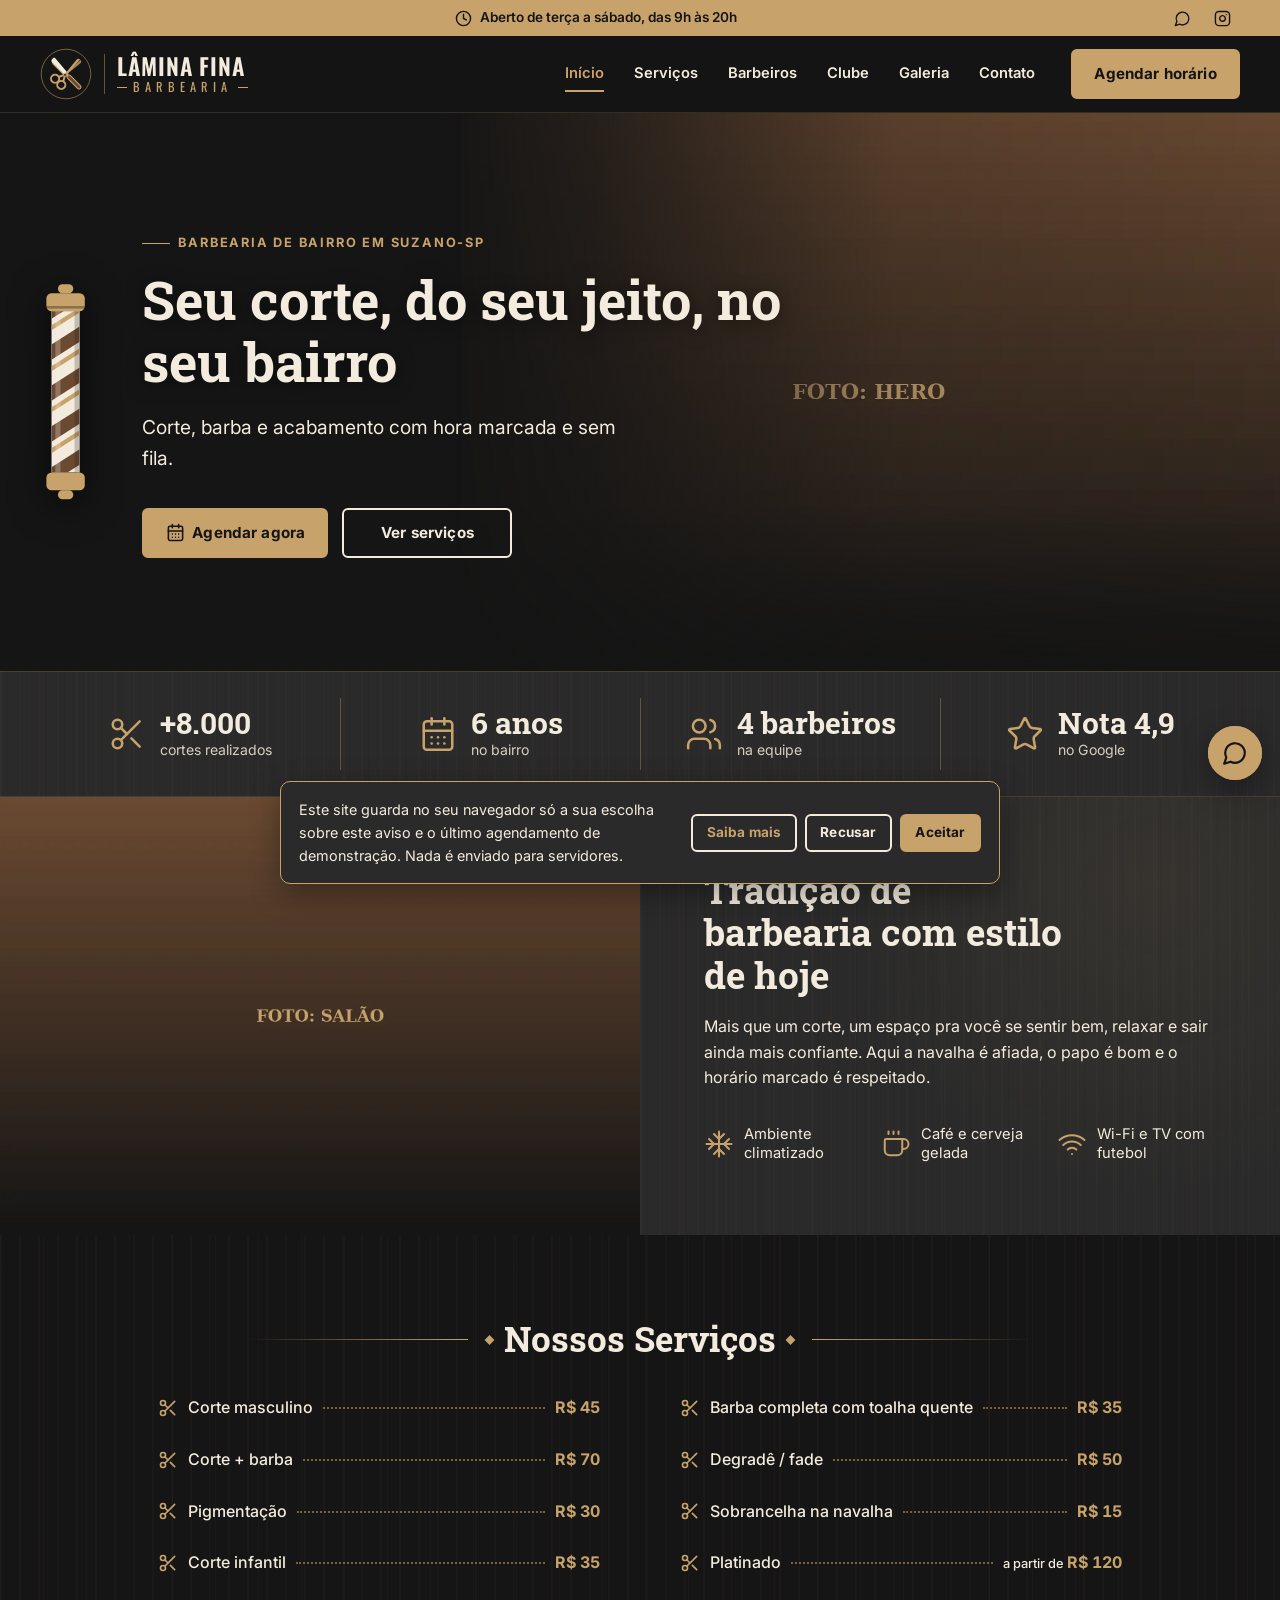
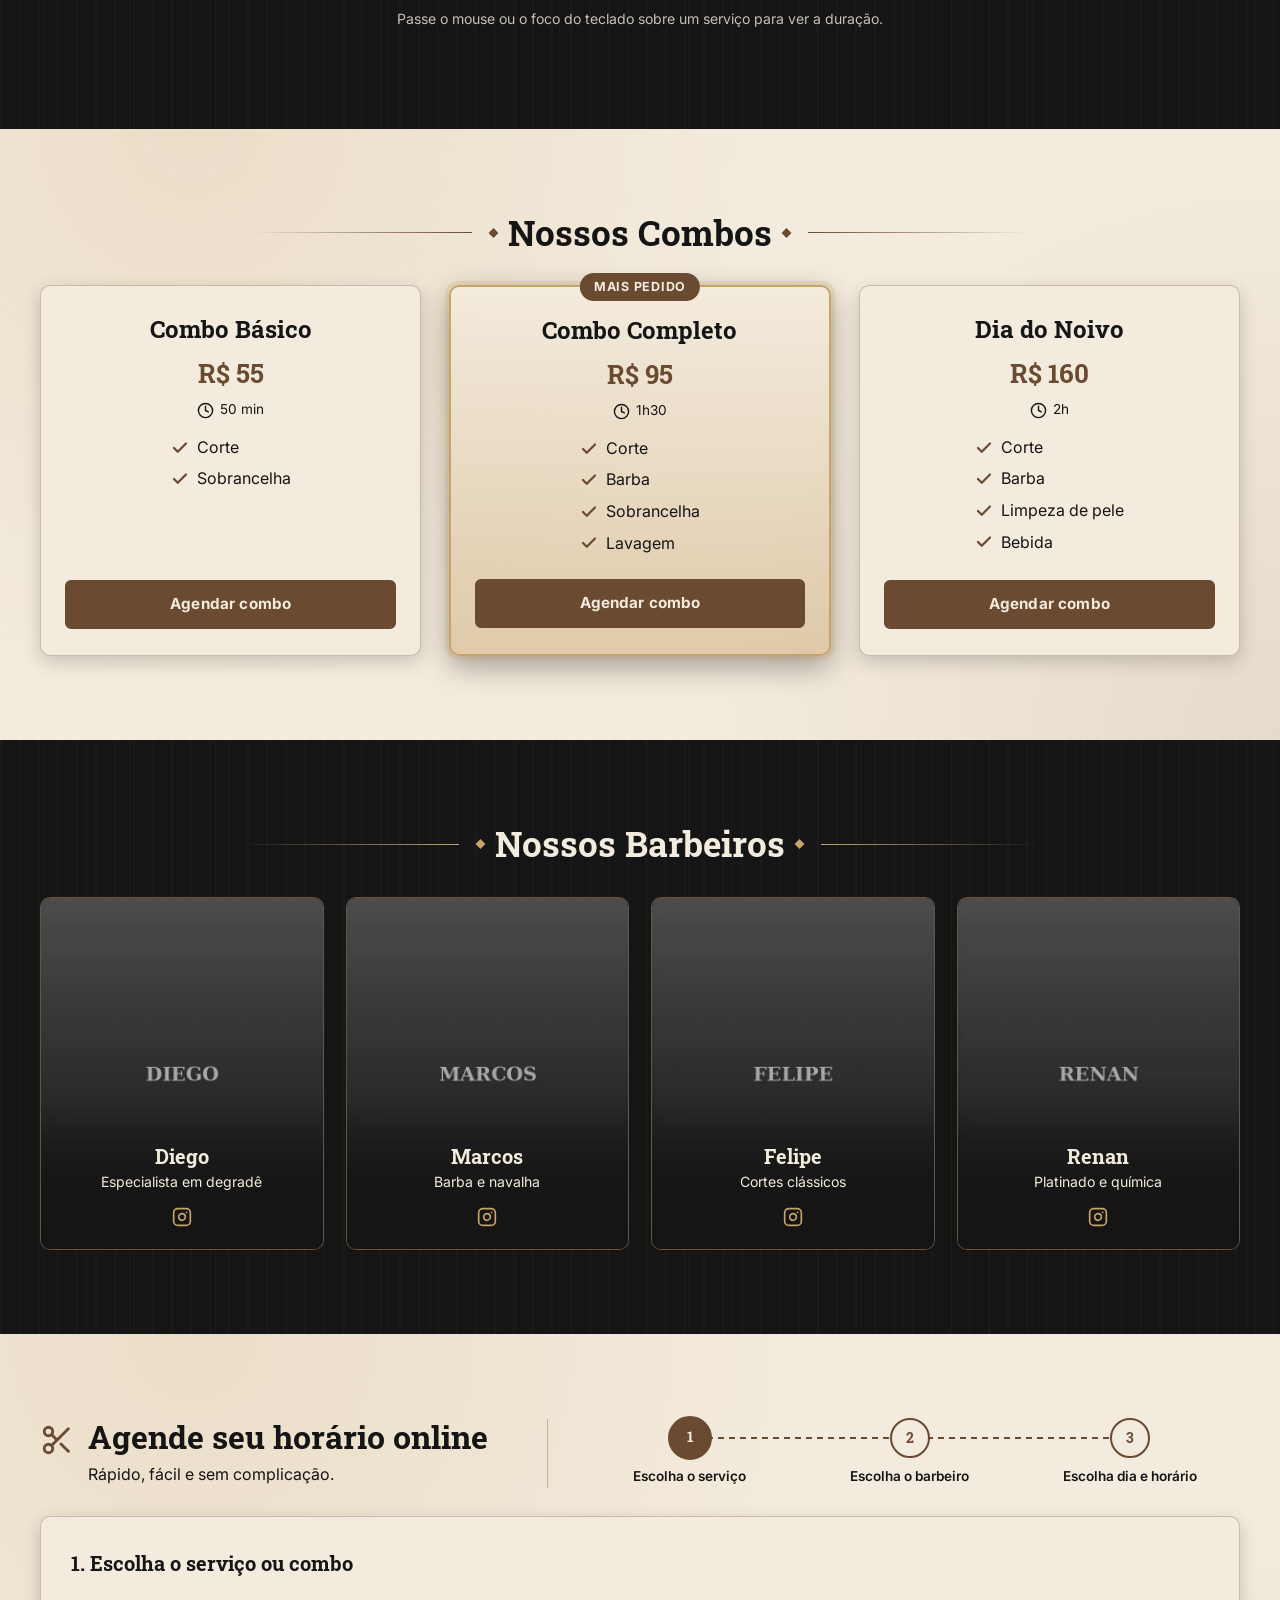
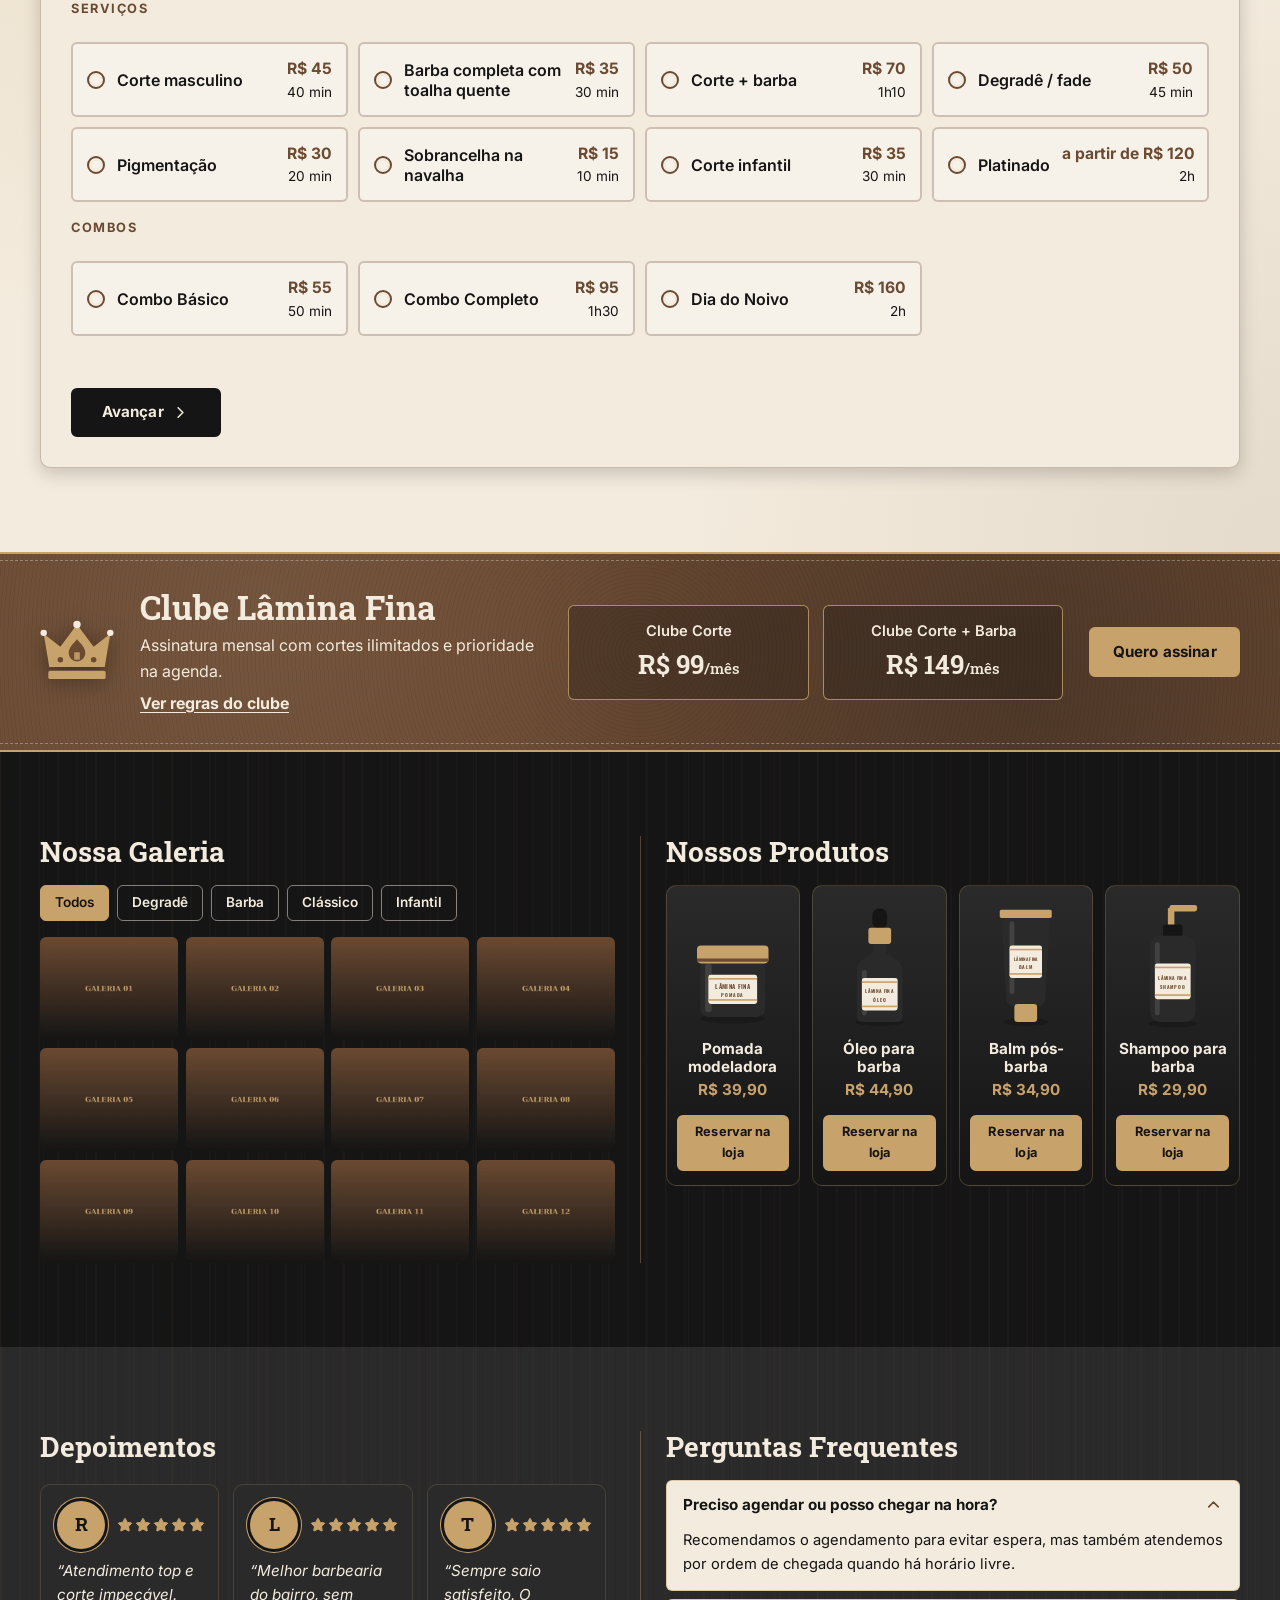
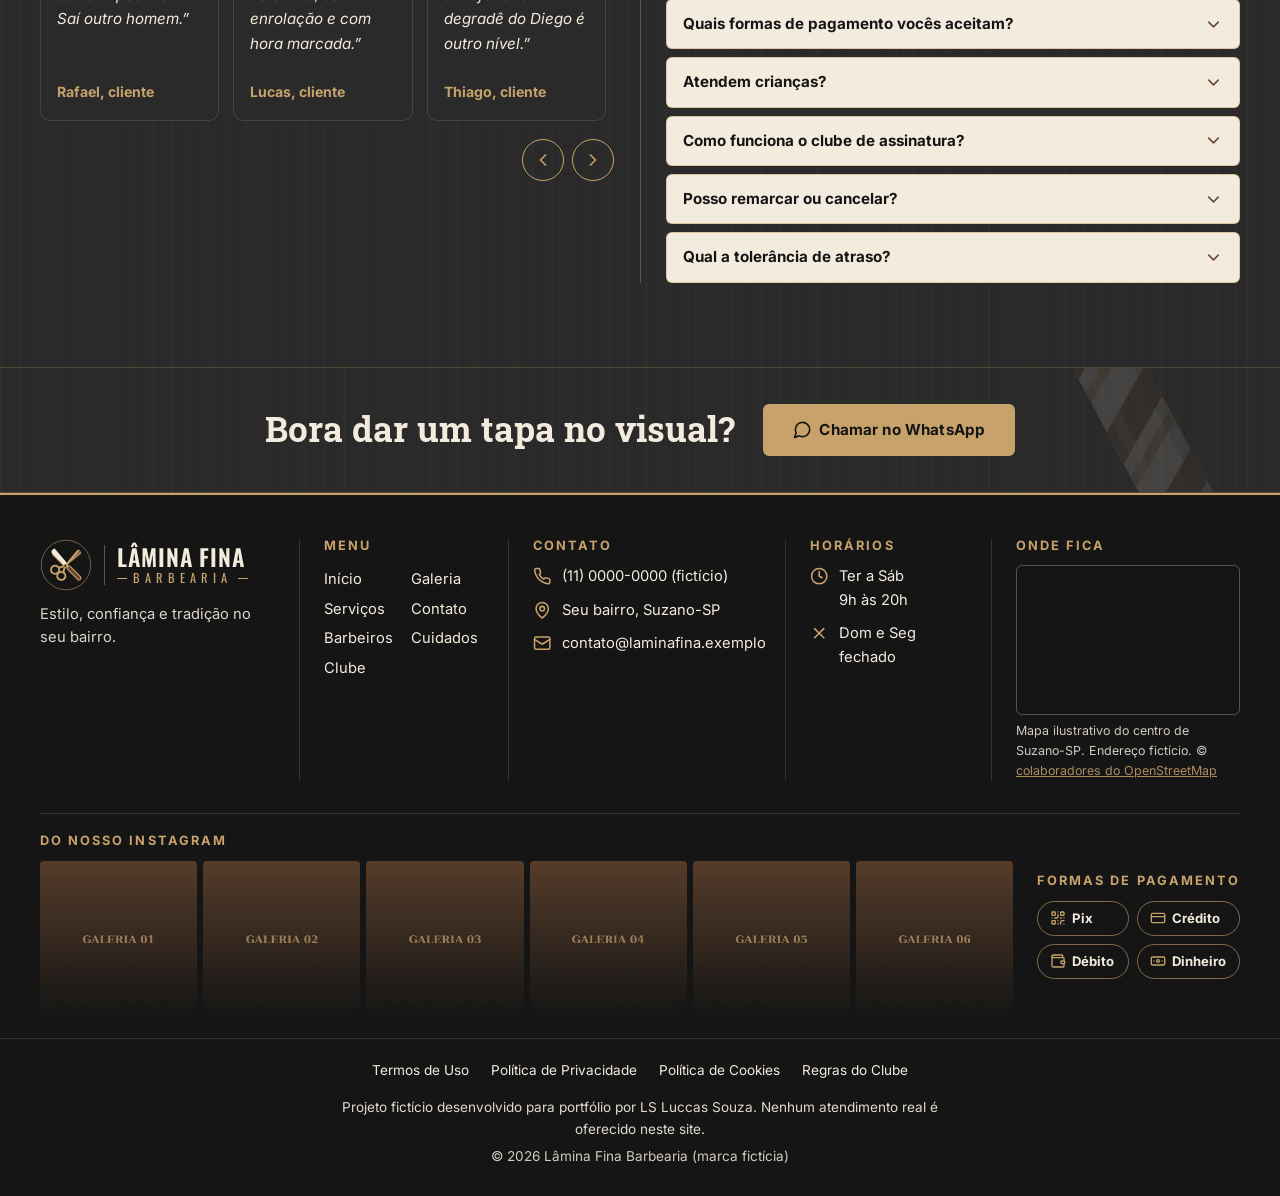
==== commit 201970ff: "Adiciona efeitos leves, design system, sitemap e robots Co-Authored-By: Claude Opus 5.5 <noreply@ant" ====
--- a/index.html
+++ b/index.html
@@ -114,7 +114,7 @@
           <h1 id="hero-titulo">Seu corte, do seu jeito, no seu bairro</h1>
           <p class="hero__sub">Corte, barba e acabamento com hora marcada e sem fila.</p>
           <div class="hero__acoes">
-            <a class="btn" href="#agendamento"><svg class="icone " aria-hidden="true" focusable="false"><use href="assets/icons/sprite.svg#i-calendar-days"></use></svg>Agendar agora</a>
+            <a class="btn btn--brilho" href="#agendamento"><svg class="icone " aria-hidden="true" focusable="false"><use href="assets/icons/sprite.svg#i-calendar-days"></use></svg>Agendar agora</a>
             <a class="btn btn--contorno" href="#servicos">Ver serviços</a>
           </div>
         </div>
@@ -314,7 +314,7 @@
       </svg></div>
       <div class="container">
         <h2 id="cta-titulo">Bora dar um tapa no visual?</h2>
-        <button type="button" class="btn" data-demo="WhatsApp"><svg class="icone " aria-hidden="true" focusable="false"><use href="assets/icons/sprite.svg#i-message-circle"></use></svg>Chamar no WhatsApp</button>
+        <button type="button" class="btn btn--brilho" data-demo="WhatsApp"><svg class="icone " aria-hidden="true" focusable="false"><use href="assets/icons/sprite.svg#i-message-circle"></use></svg>Chamar no WhatsApp</button>
       </div>
     </section>
   </main>
--- a/assets/css/styles.css
+++ b/assets/css/styles.css
@@ -314,7 +314,7 @@
 .destaques li { display: flex; align-items: center; gap: 10px; font-size: 0.92rem; line-height: 1.3; }
 .destaques .icone { width: 30px; height: 30px; color: var(--dourado); stroke-width: 1.6; }
 @media (max-width: 860px) {
-  .sobre { grid-template-columns: 1fr; }
+  .sobre { grid-template-columns: minmax(0, 1fr); }
   .sobre__foto { min-height: 240px; aspect-ratio: 16 / 10; }
   .destaques { grid-template-columns: 1fr; }
 }
@@ -384,7 +384,7 @@
   font-size: 0.78rem; font-weight: 700; letter-spacing: 0.06em; text-transform: uppercase; white-space: nowrap;
 }
 @media (max-width: 860px) {
-  .combos__grade { grid-template-columns: 1fr; max-width: 420px; margin-inline: auto; gap: 34px; }
+  .combos__grade { grid-template-columns: minmax(0, 1fr); max-width: 420px; margin-inline: auto; gap: 34px; }
   .combo--destaque { transform: none; }
   .combo--destaque:hover { transform: translateY(-6px); }
 }
@@ -526,9 +526,9 @@
 .ultimo-agendamento button { background: transparent; border: 1px solid var(--creme); color: var(--creme); border-radius: var(--raio); padding: 6px 12px; font-size: 0.85rem; font-weight: 600; }
 
 @media (max-width: 860px) {
-  .agenda__topo { grid-template-columns: 1fr; }
+  .agenda__topo { grid-template-columns: minmax(0, 1fr); }
   .agenda__titulo { border-right: 0; padding-right: 0; }
-  .agenda__data-hora { grid-template-columns: 1fr; }
+  .agenda__data-hora { grid-template-columns: minmax(0, 1fr); }
   .calendario { max-width: 380px; width: 100%; margin-inline: auto; }
 }
 @media (max-width: 520px) {
@@ -570,7 +570,7 @@
   .clube__cta { grid-column: 1 / -1; justify-self: start; }
 }
 @media (max-width: 520px) {
-  .clube .container { grid-template-columns: 1fr; text-align: center; }
+  .clube .container { grid-template-columns: minmax(0, 1fr); text-align: center; }
   .clube__coroa { margin-inline: auto; }
   .clube__planos { grid-template-columns: 1fr; }
   .clube__cta { justify-self: stretch; }
@@ -584,7 +584,7 @@
 @media (min-width: 1021px) {
   .duas-colunas > * + *::before { content: ""; position: absolute; left: calc(clamp(28px, 4vw, 56px) / -2); top: 0; bottom: 0; width: 1px; background: rgb(200 162 107 / 0.35); }
 }
-@media (max-width: 1020px) { .duas-colunas { grid-template-columns: 1fr; } }
+@media (max-width: 1020px) { .duas-colunas { grid-template-columns: minmax(0, 1fr); } }
 
 /* Galeria */
 .filtros { display: flex; flex-wrap: wrap; gap: 8px; margin-bottom: 16px; }
@@ -746,7 +746,7 @@
 @media (max-width: 760px) {
   .rodape__grade { grid-template-columns: 1fr 1fr; }
   .rodape__marca, .rodape__mapa { grid-column: 1 / -1; }
-  .rodape__faixa { grid-template-columns: 1fr; }
+  .rodape__faixa { grid-template-columns: minmax(0, 1fr); }
   .feed { grid-template-columns: repeat(3, 1fr); }
   .pagamentos { grid-template-columns: repeat(4, auto); justify-content: start; flex-wrap: wrap; }
 }
@@ -898,3 +898,30 @@
 /* Variante de contorno para fundos claros */
 .btn--contorno-escuro { background: transparent; color: var(--preto-carvao); border-color: var(--preto-carvao); }
 .btn--contorno-escuro:hover { background: var(--preto-carvao); border-color: var(--preto-carvao); color: var(--creme); }
+
+/* =========================================================
+   Efeitos inspirados no catálogo da skill animate
+   (INT-03 Border glow e INT-01 Shimmer CTA), em versão leve
+   ========================================================= */
+.brilho-borda { position: relative; --mx: 50%; --my: 0%; }
+.brilho-borda::after {
+  content: ""; position: absolute; inset: -2px; border-radius: inherit; pointer-events: none;
+  padding: 2px; opacity: 0; transition: opacity var(--transicao);
+  background: radial-gradient(180px circle at var(--mx) var(--my), var(--dourado), transparent 70%);
+  -webkit-mask: linear-gradient(#000 0 0) content-box, linear-gradient(#000 0 0);
+  -webkit-mask-composite: xor; mask-composite: exclude;
+}
+.brilho-borda:hover::after { opacity: 1; }
+.combo.brilho-borda::after { background: radial-gradient(200px circle at var(--mx) var(--my), var(--couro), transparent 70%); }
+
+.btn--brilho { position: relative; overflow: hidden; isolation: isolate; }
+.btn--brilho::before {
+  content: ""; position: absolute; inset: 0; z-index: -1; pointer-events: none;
+  background: linear-gradient(110deg, transparent 30%, rgb(243 235 221 / 0.65) 50%, transparent 70%);
+  transform: translateX(-120%); animation: brilho-cta 5s ease-in-out 1.6s infinite;
+}
+@keyframes brilho-cta { 0%, 70% { transform: translateX(-120%); } 100% { transform: translateX(120%); } }
+@media (prefers-reduced-motion: reduce) {
+  .btn--brilho::before { display: none; }
+  .brilho-borda::after { display: none; }
+}
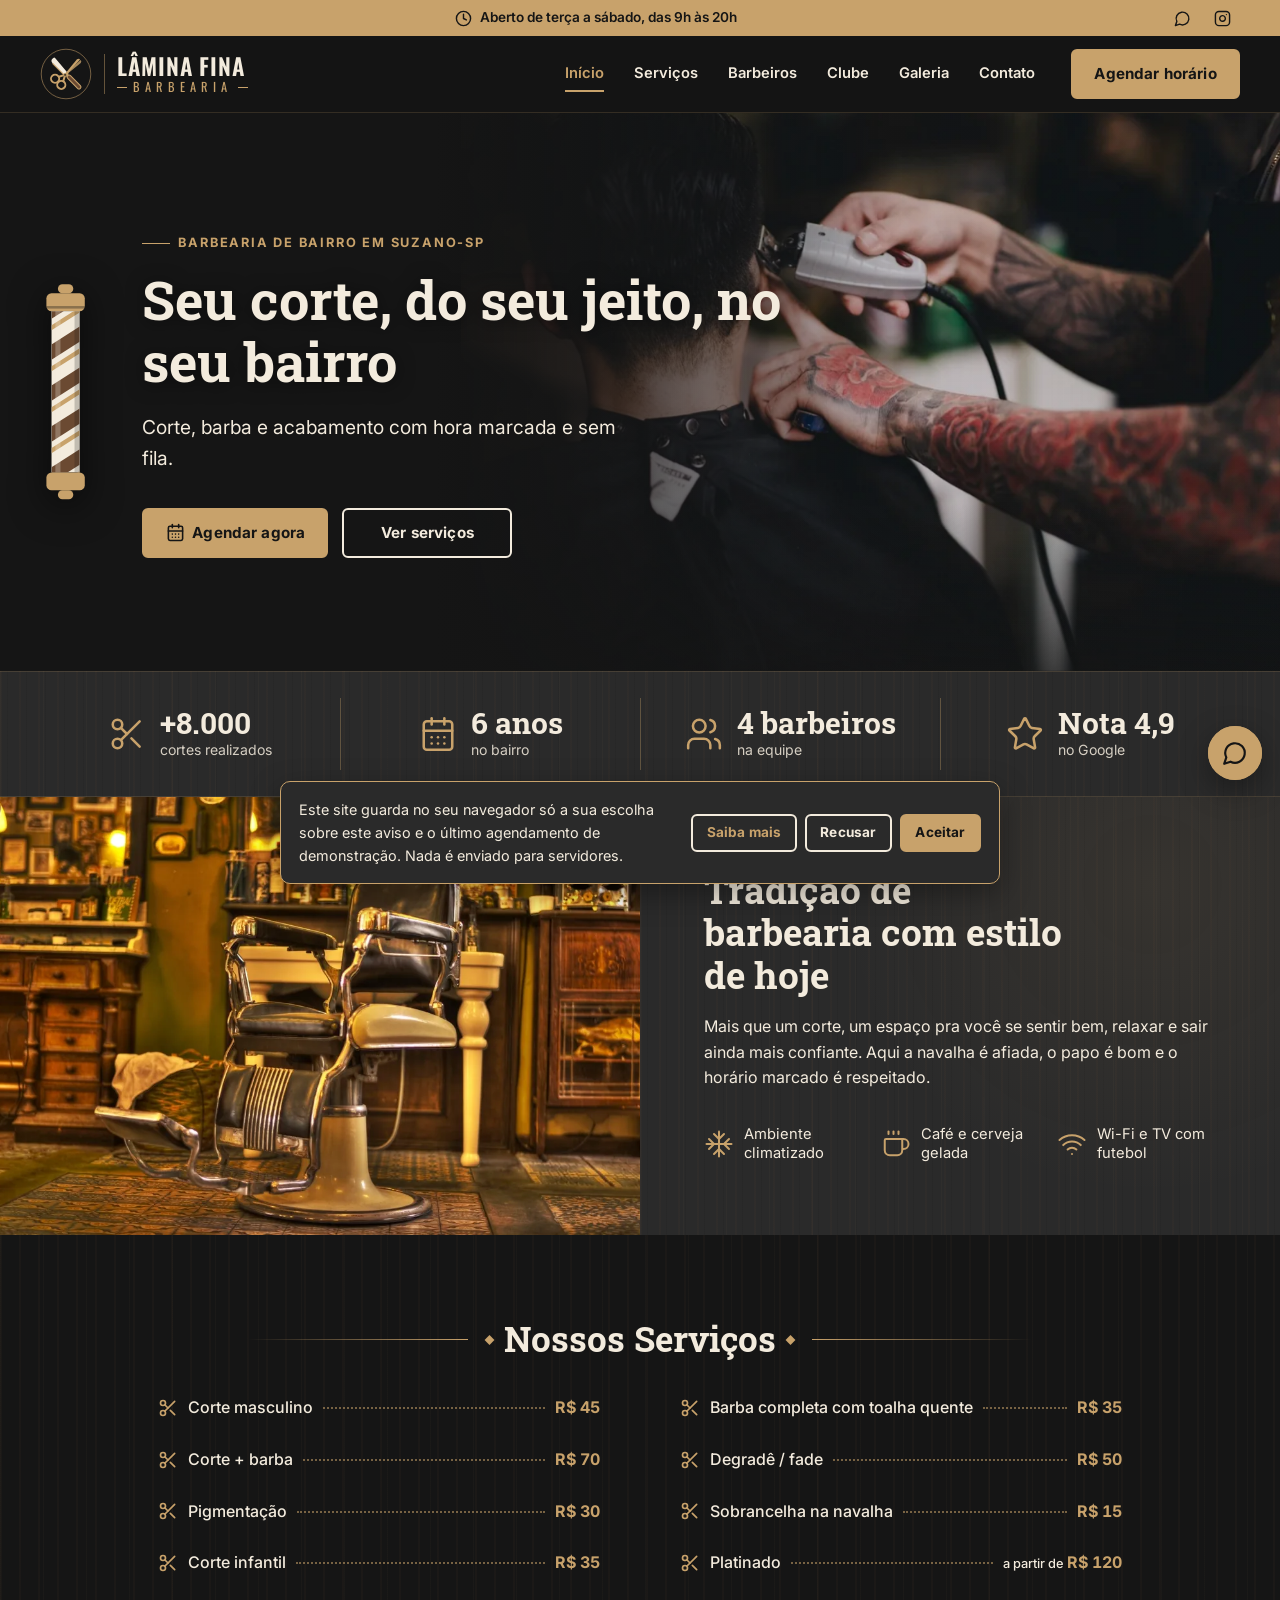
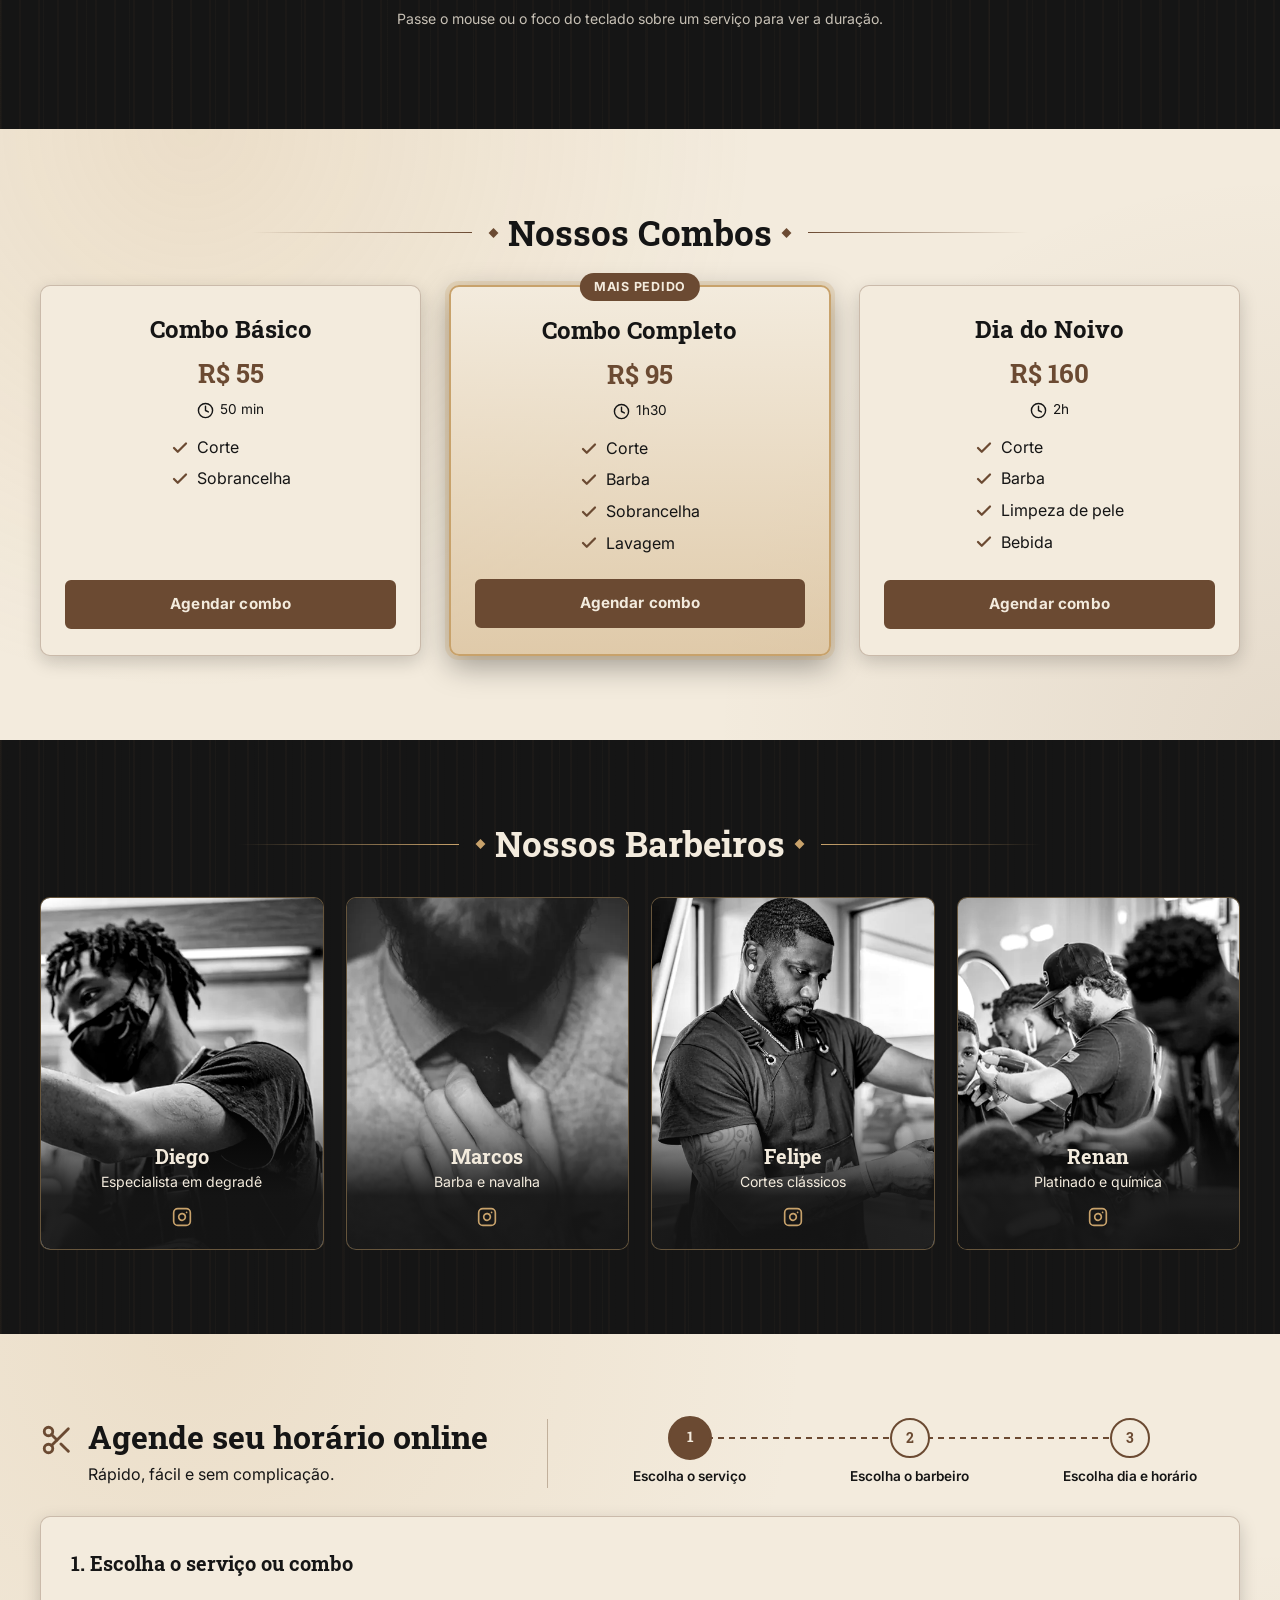
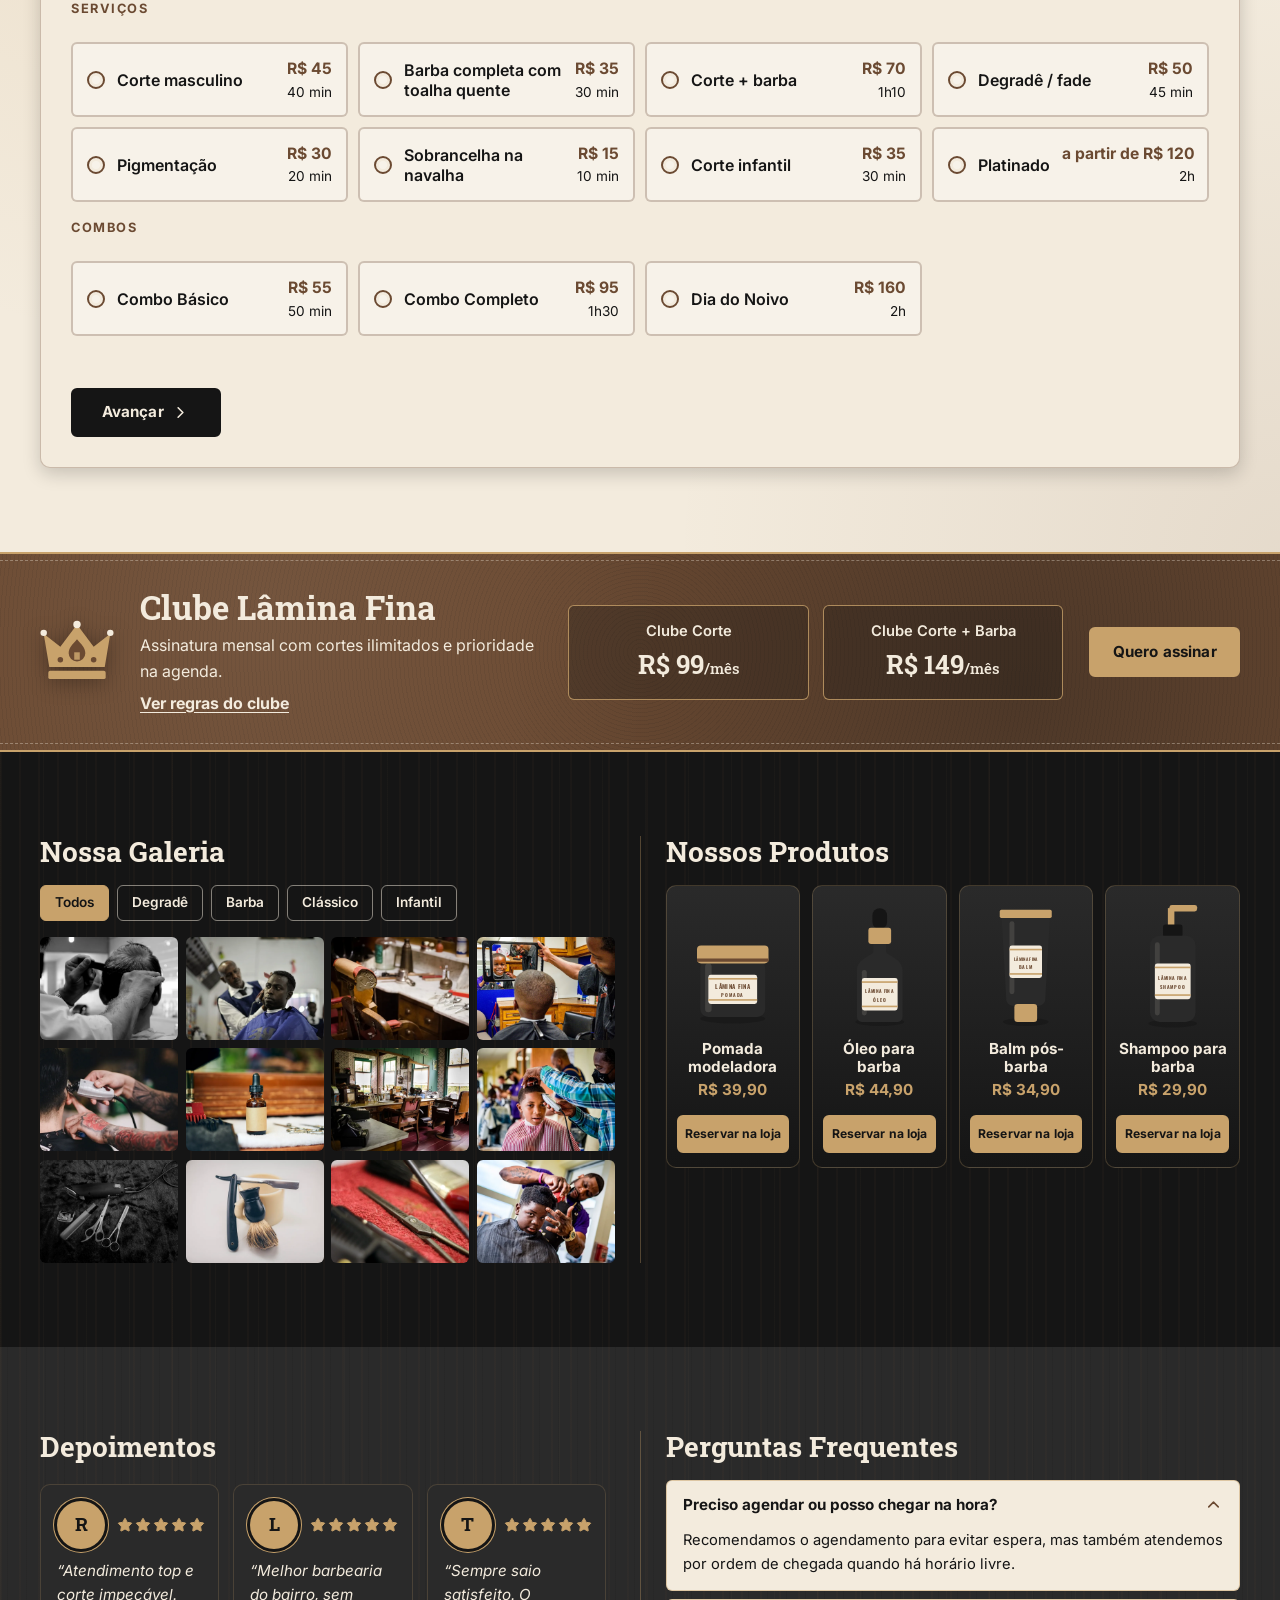
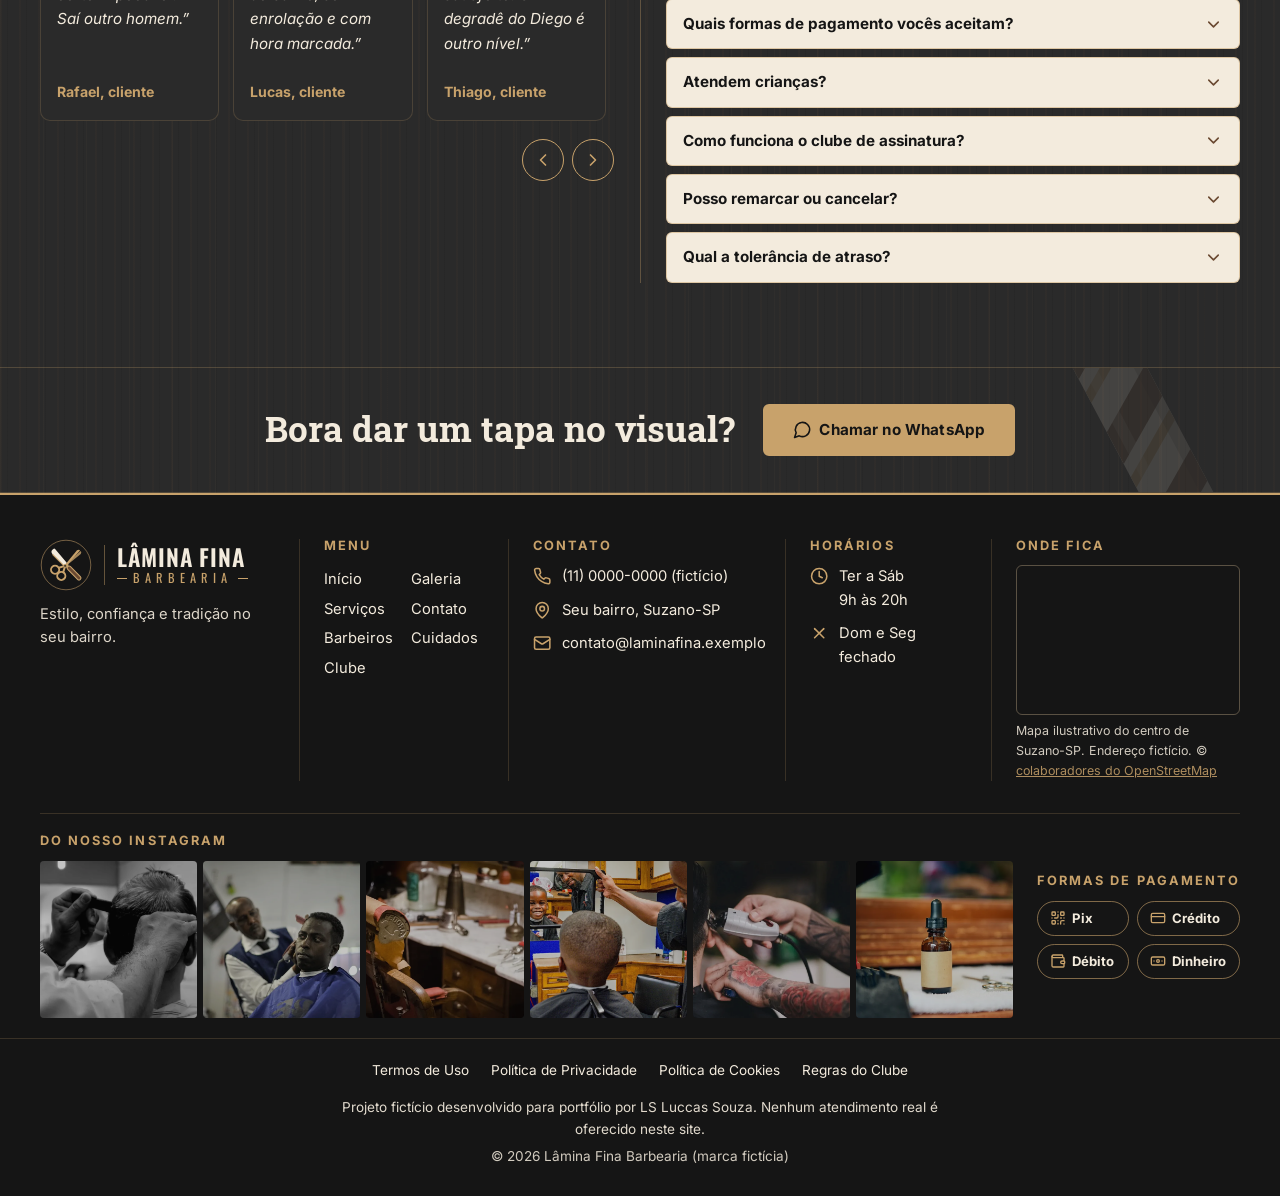
==== commit 40be70fd: "Adiciona fotos CC0, créditos, licença, README e imagem de compartilhamento Fotos de domínio público " ====
--- a/index.html
+++ b/index.html
@@ -56,7 +56,7 @@
 
   <header class="cabecalho">
     <div class="container">
-      <a class="marca" href="#inicio" aria-label="Lâmina Fina Barbearia, página inicial">
+      <a class="marca" href="#inicio">
         <svg class="marca__emblema" viewBox="0 0 64 64" aria-hidden="true" focusable="false">
         <circle cx="32" cy="32" r="30.5" class="e-carvao"/>
         <circle cx="32" cy="32" r="30.5" fill="none" stroke="#c8a26b" stroke-width="1.2" opacity=".55"/>
@@ -75,7 +75,7 @@
           <circle class="e-carvao" cx="32" cy="33.6" r="1.7" stroke="#c8a26b" stroke-width="1"/>
         </g>
       </svg>
-        <span class="marca__texto" aria-hidden="true"><span class="marca__nome">LÂMINA FINA</span><span class="marca__sub">BARBEARIA</span></span>
+        <span class="marca__texto"><span class="marca__nome">LÂMINA FINA</span> <span class="marca__sub">BARBEARIA</span><span class="sr-only">, página inicial</span></span>
       </a>
       <button type="button" class="menu-toggle" aria-expanded="false" aria-controls="menu-principal" aria-label="Abrir menu">
         <svg class="icone icone-abrir" aria-hidden="true" focusable="false"><use href="assets/icons/sprite.svg#i-menu"></use></svg><svg class="icone icone-fechar" aria-hidden="true" focusable="false"><use href="assets/icons/sprite.svg#i-x"></use></svg>
@@ -94,7 +94,7 @@
     <!-- Hero -->
     <section class="hero" id="inicio" aria-labelledby="hero-titulo">
       <div class="hero__foto">
-        <img src="assets/img/hero.webp" alt="Barbeiro fazendo degradê com máquina em cliente sentado em cadeira clássica, sob luz quente" width="1600" height="1067" fetchpriority="high" decoding="async">
+        <img src="assets/img/hero.webp" alt="Barbeiro tatuado fazendo o degradê com máquina na nuca de um cliente" width="1024" height="683" fetchpriority="high" decoding="async">
       </div>
       <div class="container">
         <div class="hero__poste"><svg class="poste" viewBox="0 0 40 170" aria-hidden="true" focusable="false">
@@ -134,7 +134,7 @@
     <!-- Sobre -->
     <section class="sobre" id="sobre" aria-labelledby="sobre-titulo">
       <div class="sobre__foto revelar revelar--esquerda">
-        <img src="assets/img/salao.webp" alt="Salão da barbearia com cadeiras de couro, espelhos e parede de tijolos aparentes" width="1600" height="1067" loading="lazy" decoding="async">
+        <img src="assets/img/salao.webp" alt="Salão de barbearia clássico com cadeira de couro, bancada de madeira e luz quente" width="1024" height="683" loading="lazy" decoding="async">
       </div>
       <div class="sobre__texto">
         <h2 id="sobre-titulo" class="revelar">Tradição de barbearia com estilo de hoje</h2>
@@ -323,7 +323,7 @@
     <div class="container">
       <div class="rodape__grade">
         <div class="rodape__marca">
-          <a class="marca" href="#inicio" aria-label="Lâmina Fina Barbearia, página inicial">
+          <a class="marca" href="#inicio">
             <svg class="marca__emblema" viewBox="0 0 64 64" aria-hidden="true" focusable="false">
         <circle cx="32" cy="32" r="30.5" class="e-carvao"/>
         <circle cx="32" cy="32" r="30.5" fill="none" stroke="#c8a26b" stroke-width="1.2" opacity=".55"/>
@@ -342,7 +342,7 @@
           <circle class="e-carvao" cx="32" cy="33.6" r="1.7" stroke="#c8a26b" stroke-width="1"/>
         </g>
       </svg>
-            <span class="marca__texto" aria-hidden="true"><span class="marca__nome">LÂMINA FINA</span><span class="marca__sub">BARBEARIA</span></span>
+            <span class="marca__texto"><span class="marca__nome">LÂMINA FINA</span> <span class="marca__sub">BARBEARIA</span><span class="sr-only">, página inicial</span></span>
           </a>
           <p>Estilo, confiança e tradição no seu bairro.</p>
         </div>
--- a/assets/css/styles.css
+++ b/assets/css/styles.css
@@ -627,7 +627,7 @@
 .produto:hover .produto__img svg { transform: rotate(-4deg) scale(1.05); }
 .produto h3 { font-family: var(--fonte-texto); font-size: 0.95rem; font-weight: 700; margin-bottom: 0.2em; }
 .produto__preco { color: var(--dourado); font-weight: 700; margin-bottom: 0.8em; font-size: 0.95rem; }
-.produto .btn { margin-top: auto; padding-inline: 0.6em; font-size: 0.8rem; }
+.produto .btn { margin-top: auto; padding-inline: 0.4em; font-size: 0.76rem; white-space: nowrap; }
 .frasco-carvao { fill: var(--preto-carvao); }
 .frasco-grafite { fill: var(--grafite); }
 .frasco-dourado { fill: var(--dourado); }
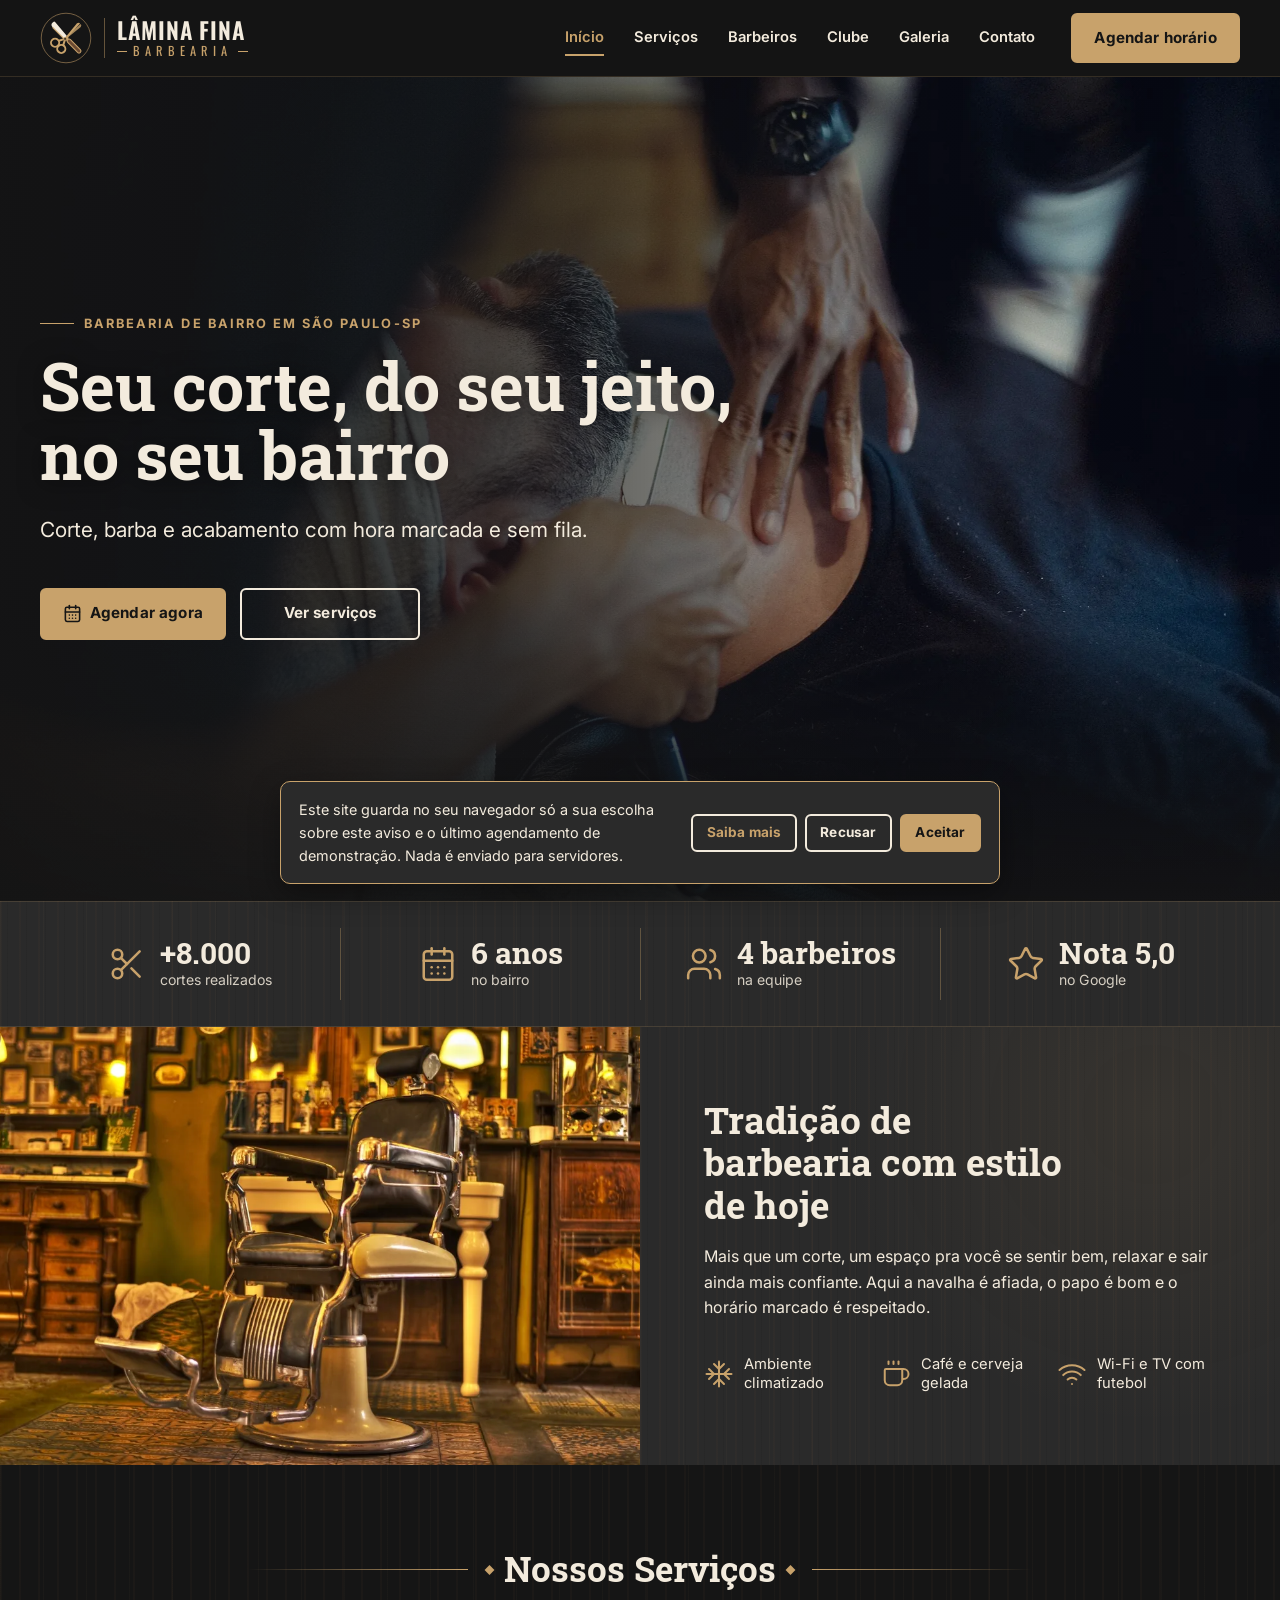
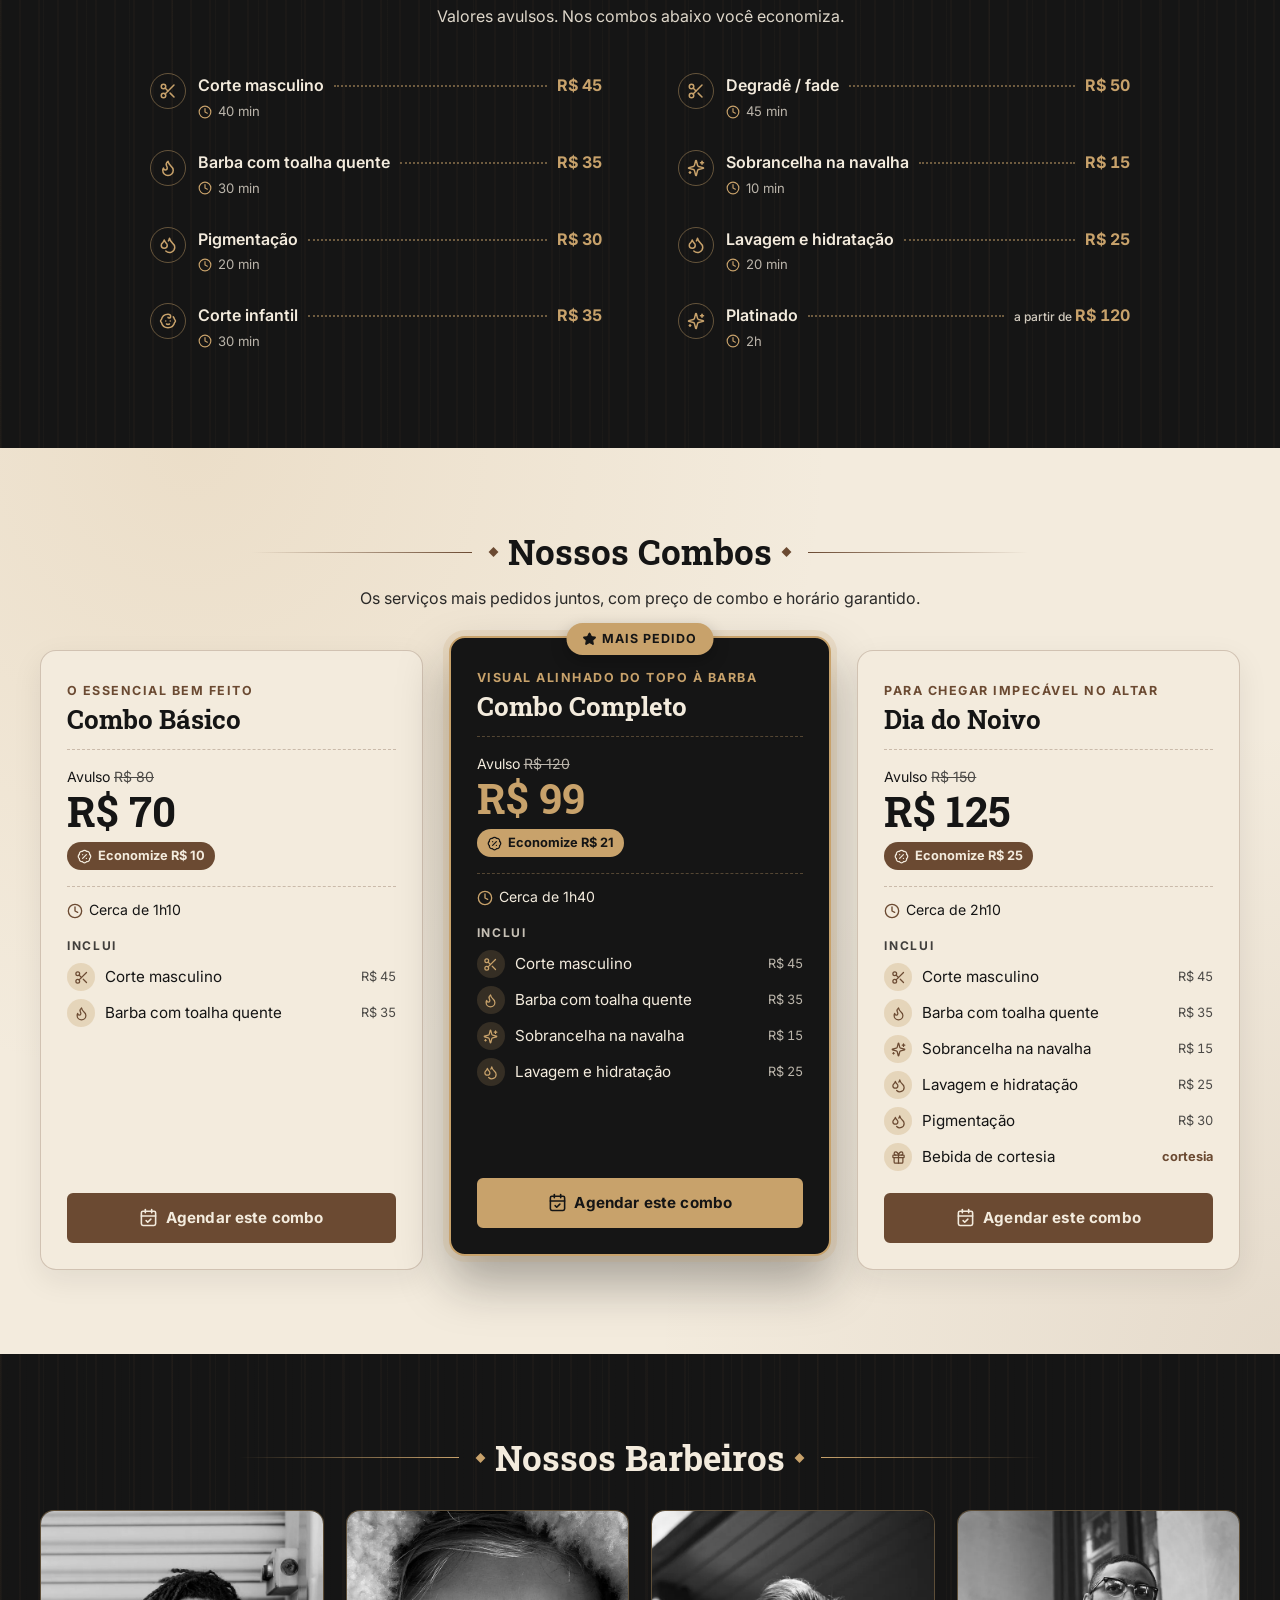
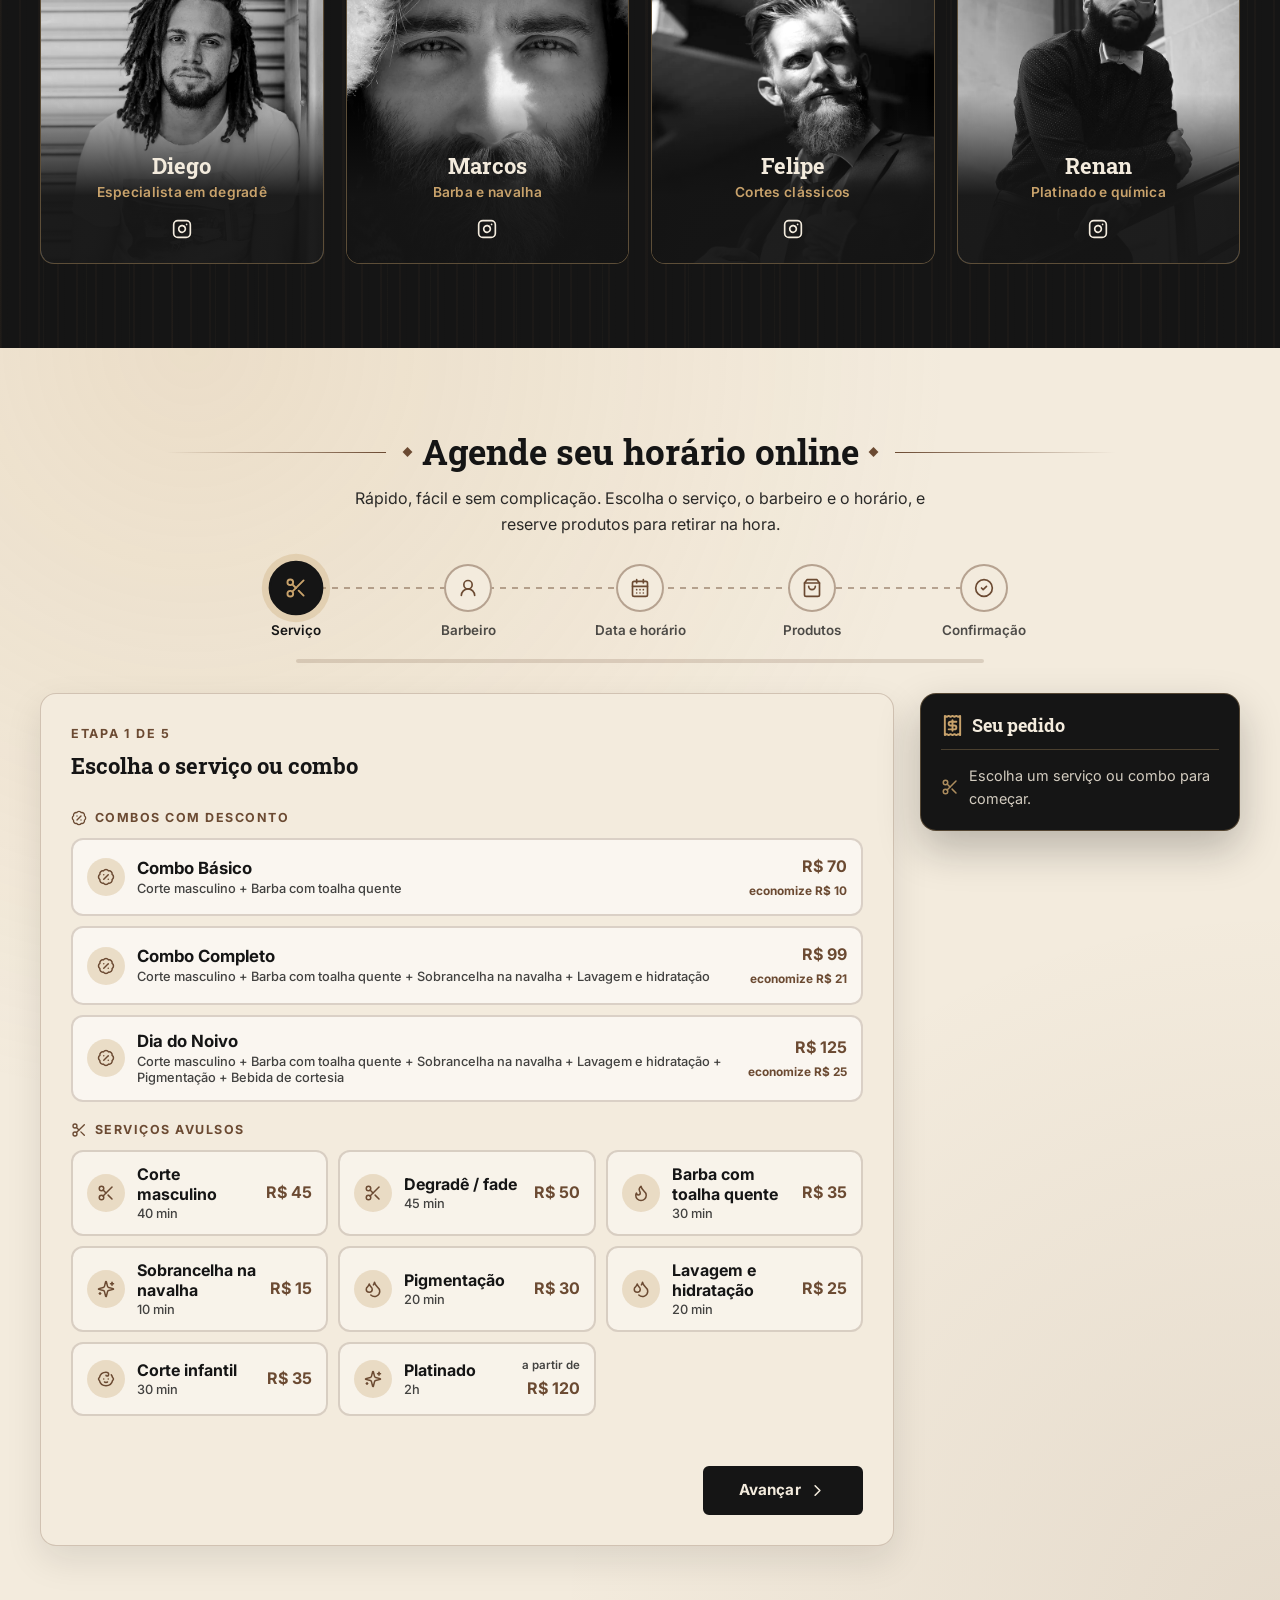
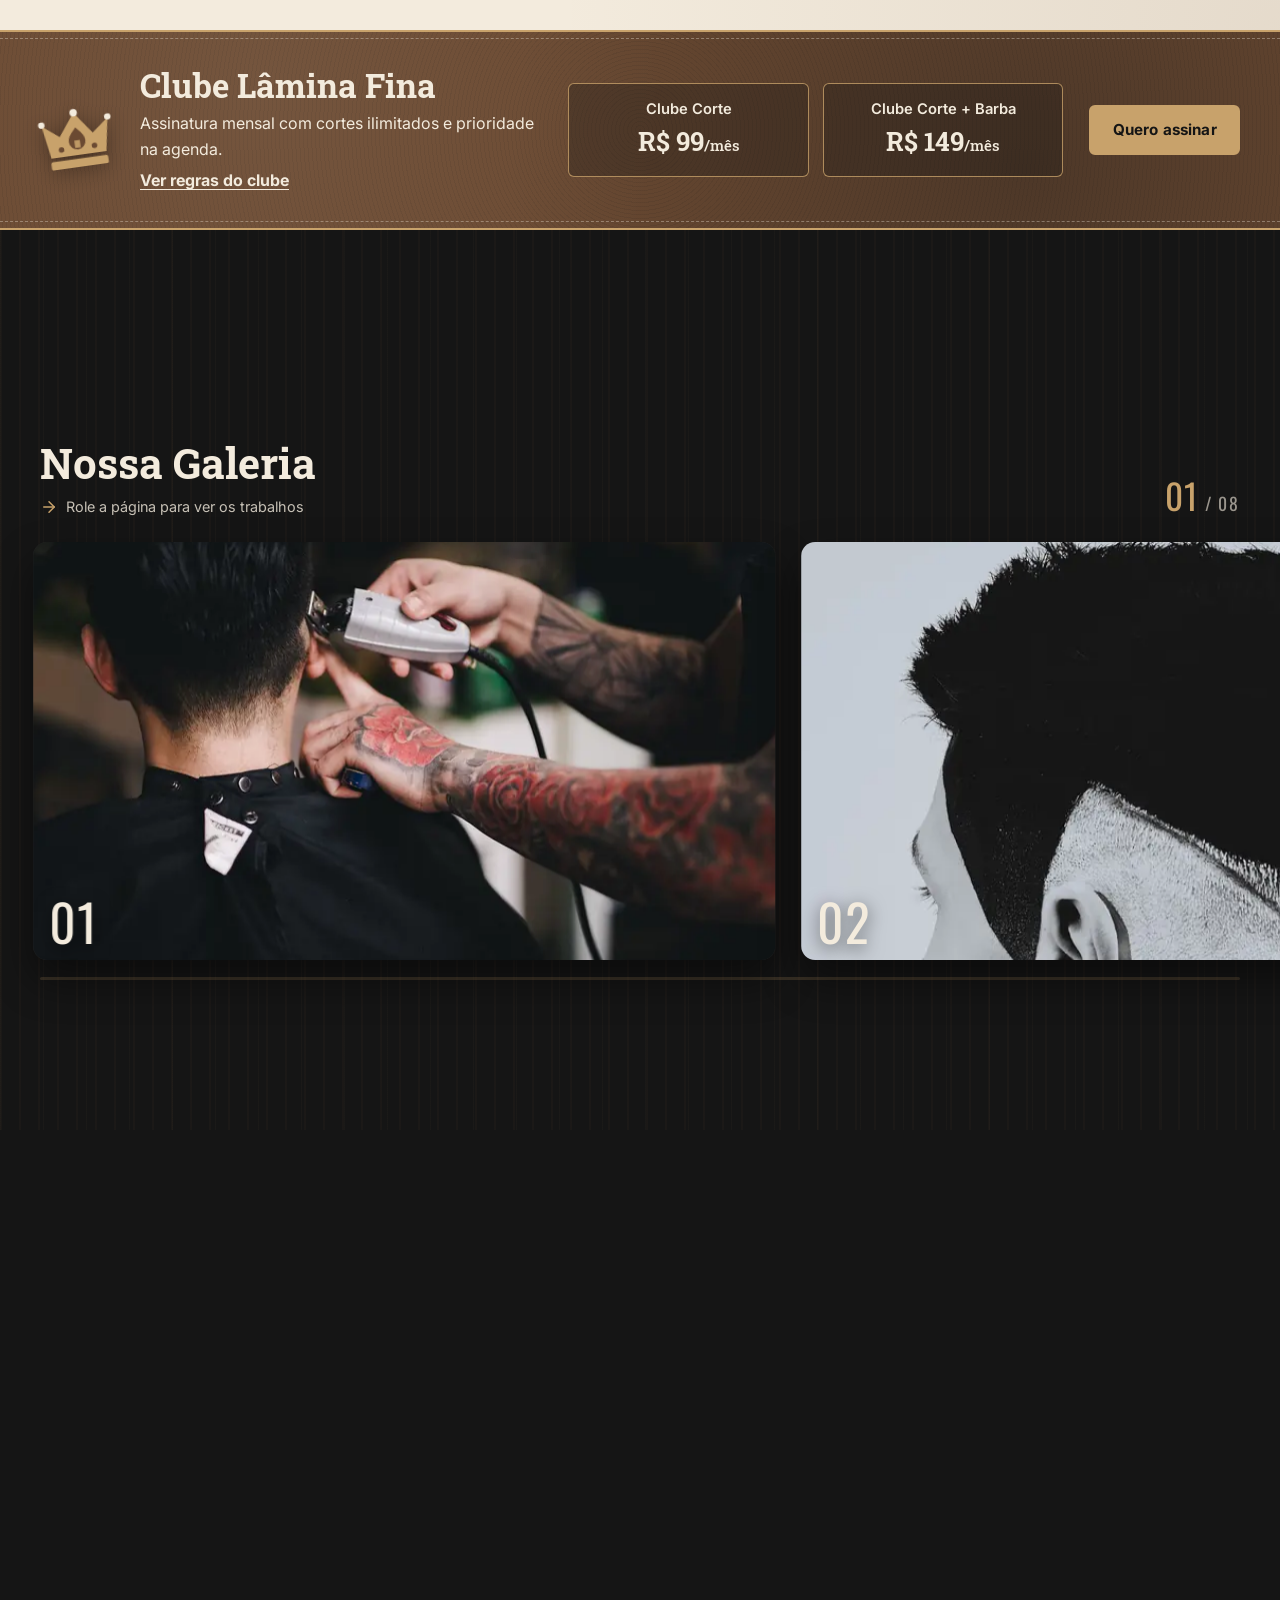
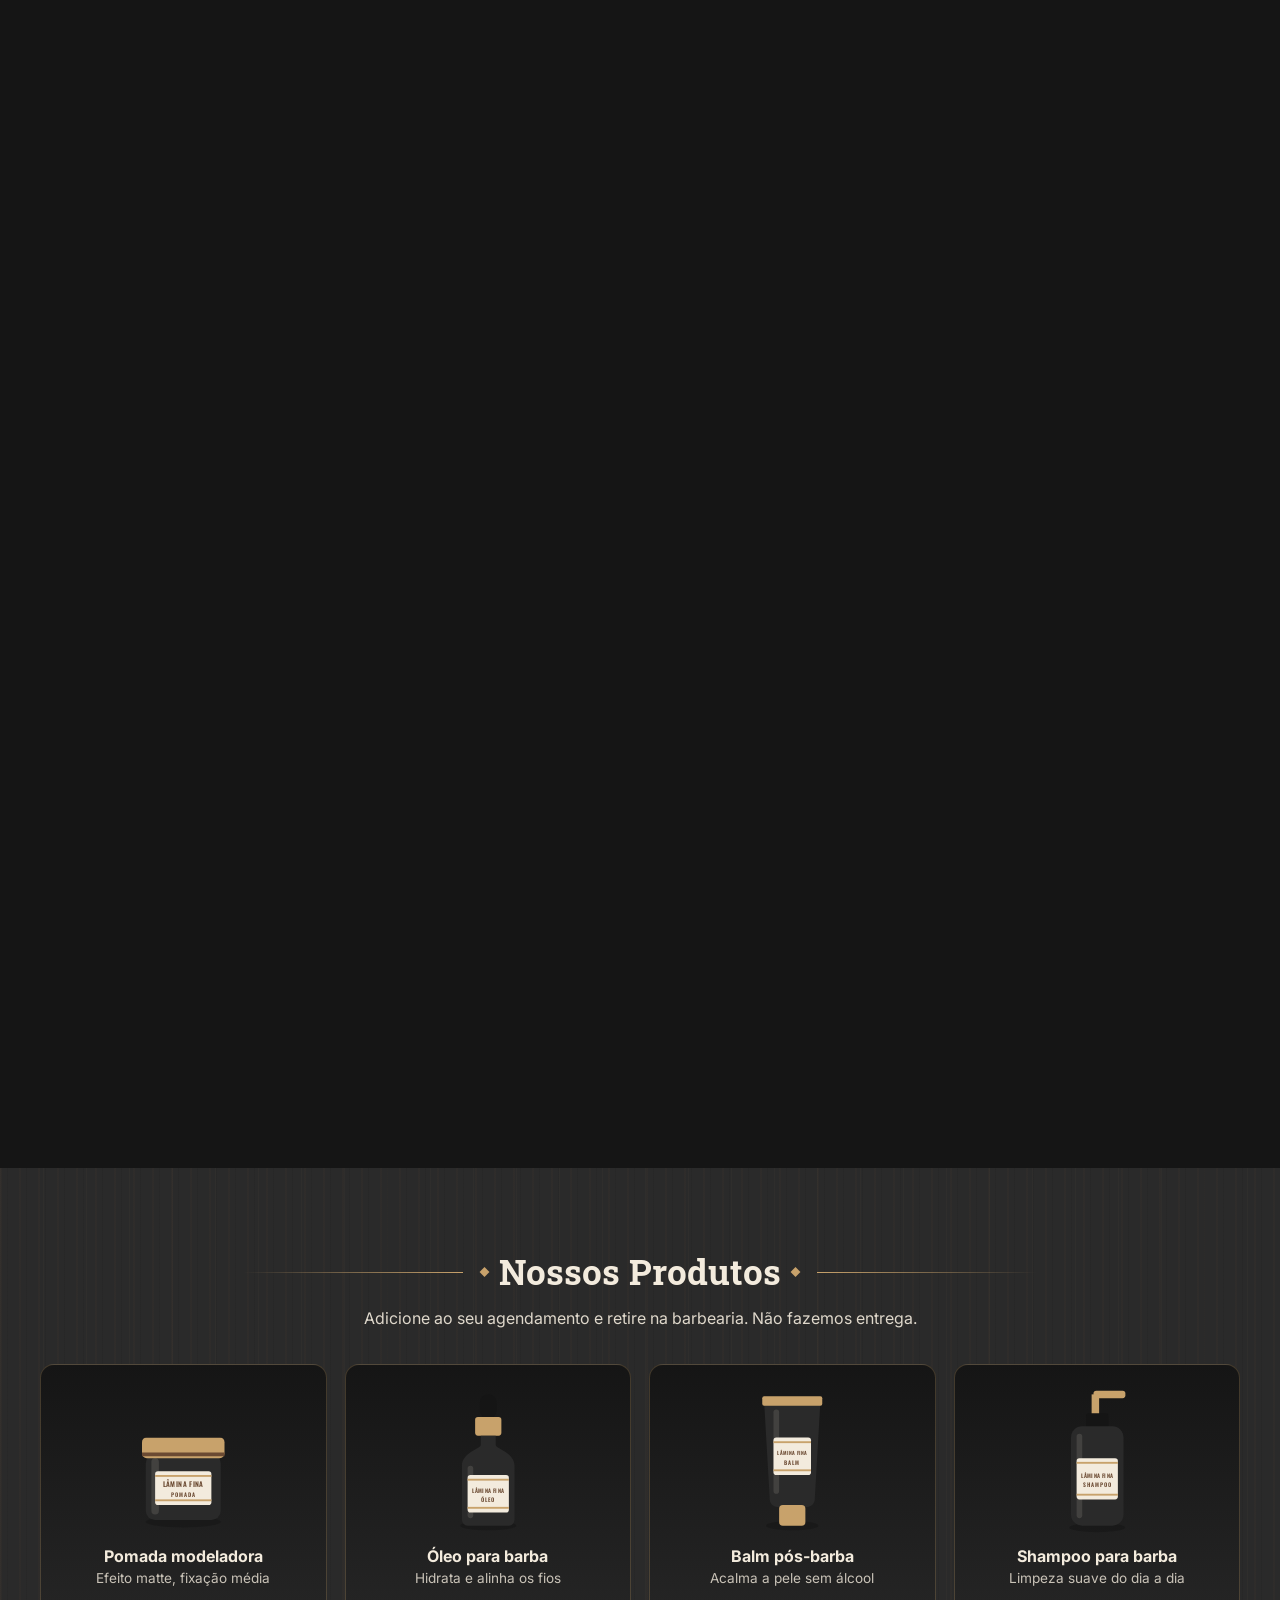
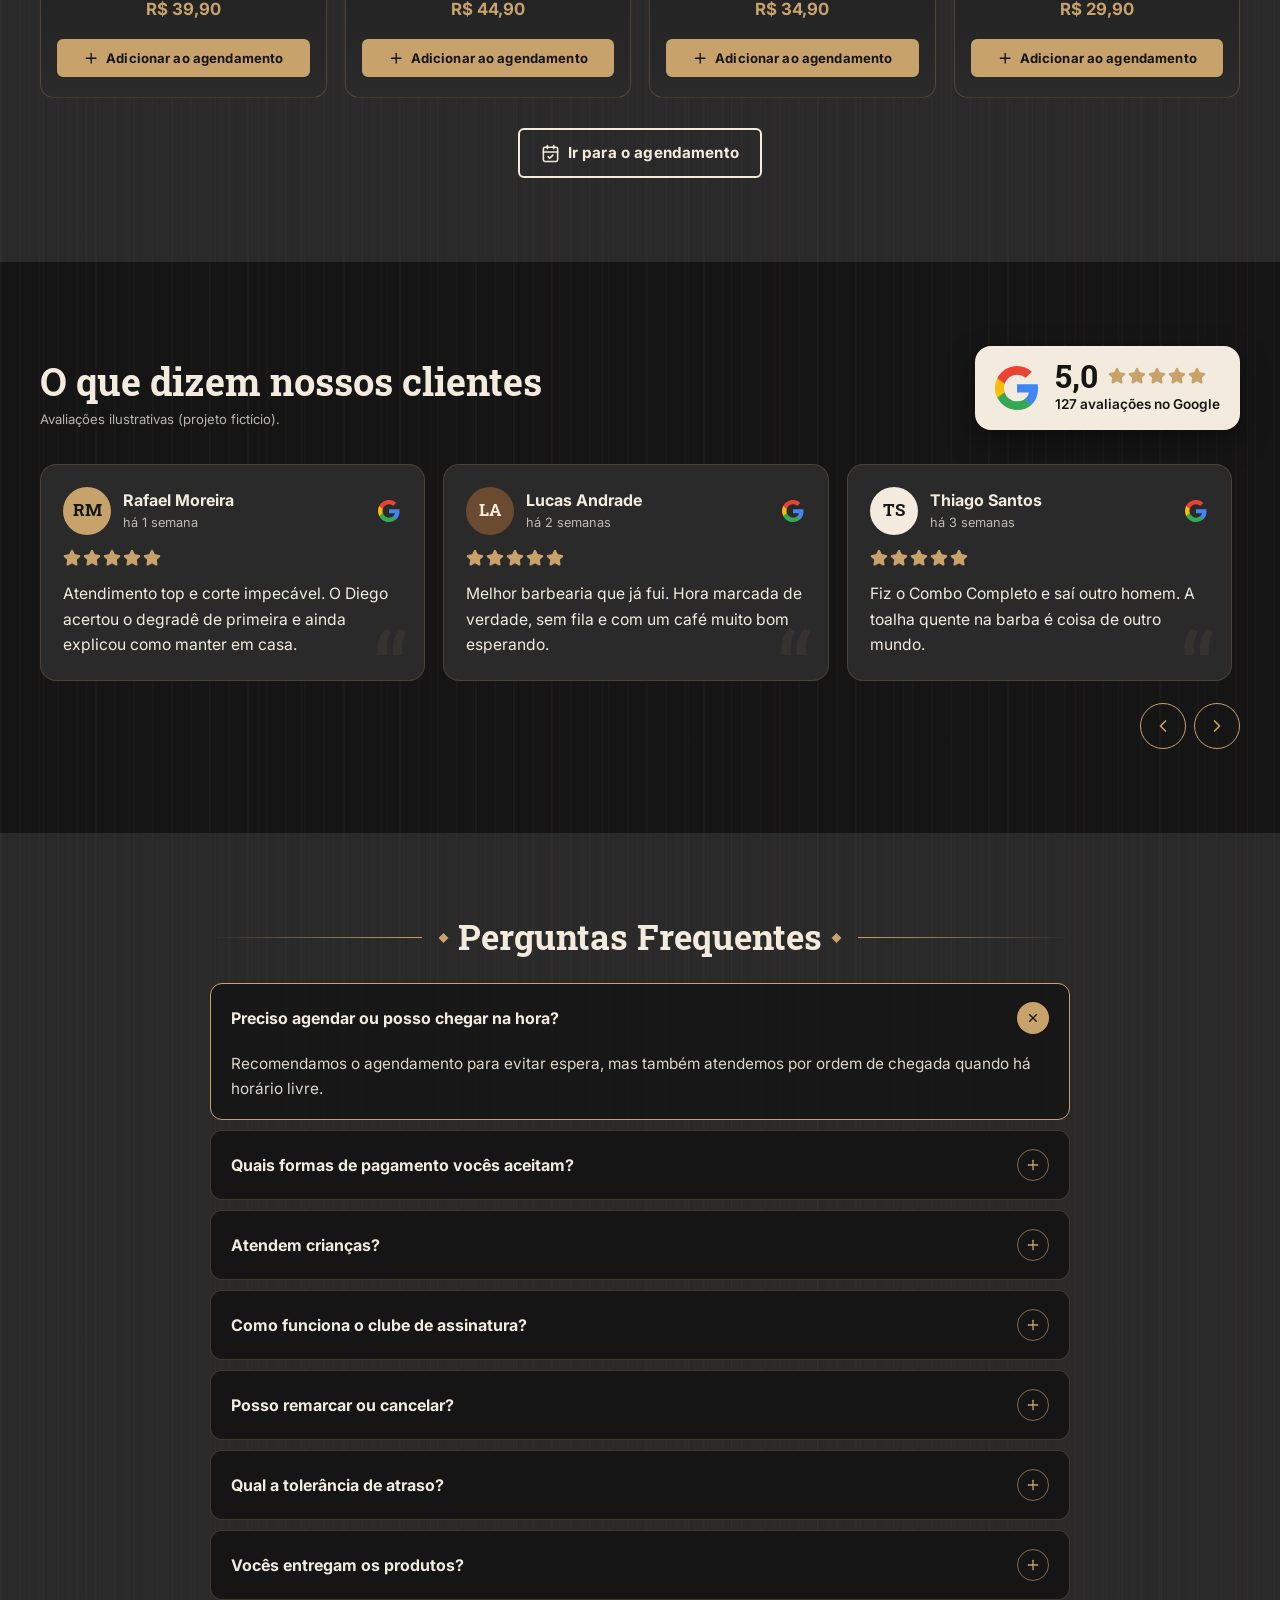
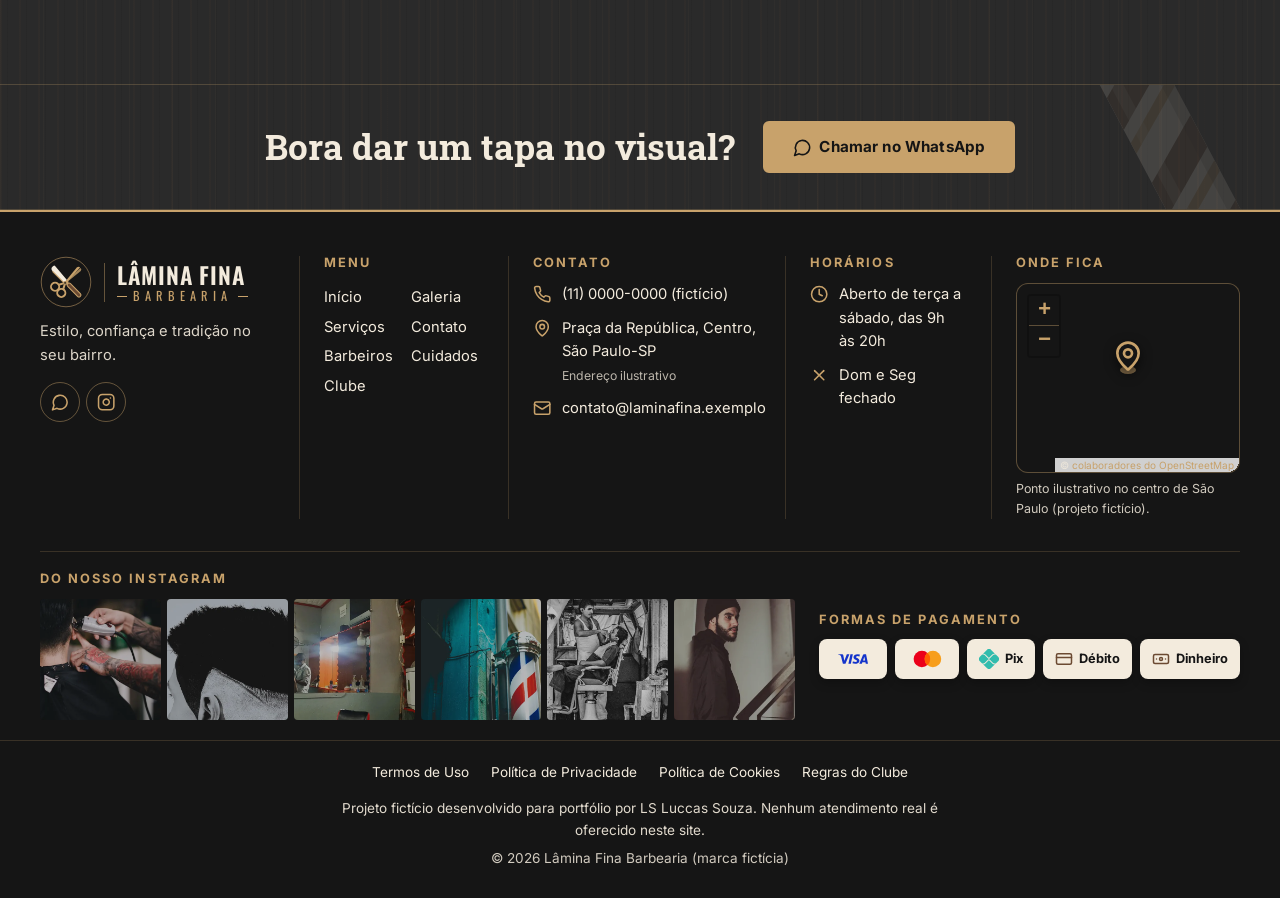
==== commit 39057663: "Reforma visual: abertura, hero em tela cheia, combos, agendamento com produtos e galeria horizontal " ====
--- a/index.html
+++ b/index.html
@@ -3,16 +3,16 @@
 <head>
   <meta charset="utf-8">
   <meta name="viewport" content="width=device-width, initial-scale=1">
-  <title>Lâmina Fina Barbearia | Corte, barba e agendamento online em Suzano-SP</title>
-  <meta name="description" content="Barbearia de bairro fictícia em Suzano-SP: corte, barba e acabamento com hora marcada. Projeto de portfólio com agendamento online demonstrativo.">
+  <title>Lâmina Fina Barbearia | Corte, barba e agendamento online em São Paulo</title>
+  <meta name="description" content="Barbearia de bairro fictícia em São Paulo: corte, barba e acabamento com hora marcada. Projeto de portfólio com agendamento online demonstrativo.">
   <meta name="theme-color" content="#151515">
   <meta name="author" content="Luccas Souza">
   <link rel="canonical" href="https://luccas-souza7.github.io/barbearia/">
   <meta property="og:type" content="website">
   <meta property="og:locale" content="pt_BR">
   <meta property="og:site_name" content="Lâmina Fina Barbearia (projeto fictício)">
-  <meta property="og:title" content="Lâmina Fina Barbearia | Corte, barba e agendamento online em Suzano-SP">
-  <meta property="og:description" content="Barbearia de bairro fictícia em Suzano-SP: corte, barba e acabamento com hora marcada. Projeto de portfólio com agendamento online demonstrativo.">
+  <meta property="og:title" content="Lâmina Fina Barbearia | Corte, barba e agendamento online em São Paulo">
+  <meta property="og:description" content="Barbearia de bairro fictícia em São Paulo: corte, barba e acabamento com hora marcada. Projeto de portfólio com agendamento online demonstrativo.">
   <meta property="og:url" content="https://luccas-souza7.github.io/barbearia/">
   <meta property="og:image" content="https://luccas-souza7.github.io/barbearia/assets/img/og-image.jpg">
   <meta property="og:image:width" content="1200">
@@ -24,7 +24,15 @@
   <link rel="preconnect" href="https://fonts.gstatic.com" crossorigin>
   <link rel="stylesheet" href="https://fonts.googleapis.com/css2?family=Inter:wght@400;500;600;700&family=Oswald:wght@500;600&family=Roboto+Slab:wght@700&display=swap">
   <link rel="stylesheet" href="assets/css/styles.css">
-  <link rel="preload" as="image" href="assets/img/hero.webp" type="image/webp" fetchpriority="high">
+  <link rel="preload" as="image" href="assets/img/hero-960.webp" imagesrcset="assets/img/hero-960.webp 960w, assets/img/hero.webp 1920w" imagesizes="100vw" fetchpriority="high">
+  <script>
+    (function () {
+      var d = document.documentElement, mostrar = true;
+      try { mostrar = !sessionStorage.getItem("lf-abertura"); sessionStorage.setItem("lf-abertura", "1"); } catch (e) {}
+      if (window.matchMedia && window.matchMedia("(prefers-reduced-motion: reduce)").matches) mostrar = false;
+      if (mostrar) d.classList.add("com-abertura");
+    })();
+  </script>
   <script type="application/ld+json">
 {
   "@context": "https://schema.org",
@@ -42,17 +50,36 @@
   </script>
 </head>
 <body>
+  <div class="abertura" id="abertura" aria-hidden="true">
+    <div class="abertura__painel abertura__painel--esq"></div>
+    <div class="abertura__painel abertura__painel--dir"></div>
+    <div class="abertura__centro">
+      <svg class="abertura__poste" viewBox="0 0 60 220" aria-hidden="true" focusable="false">
+          <defs>
+            <clipPath id="tubo-abertura"><rect x="8" y="32" width="44" height="156" rx="4"/></clipPath>
+            <linearGradient id="vidro-abertura" x1="0" x2="1">
+              <stop offset="0" stop-color="#000" stop-opacity=".35"/><stop offset=".3" stop-color="#fff" stop-opacity=".35"/>
+              <stop offset=".55" stop-color="#fff" stop-opacity="0"/><stop offset="1" stop-color="#000" stop-opacity=".4"/>
+            </linearGradient>
+            <linearGradient id="metal-abertura" x1="0" x2="1">
+              <stop offset="0" stop-color="#8a6d45"/><stop offset=".45" stop-color="#e6cc9b"/><stop offset="1" stop-color="#6b4a32"/>
+            </linearGradient>
+          </defs>
+          <circle cx="30" cy="12" r="10" fill="url(#metal-abertura)"/>
+          <rect x="4" y="20" width="52" height="14" rx="4" fill="url(#metal-abertura)"/>
+          <rect x="8" y="32" width="44" height="156" fill="#fff"/>
+          <g clip-path="url(#tubo-abertura)"><g class="abertura__listras" transform="translate(8 0)"><polygon fill="#C8102E" points="0,-24 44,-46 44,-34 0,-12"/><polygon fill="#1D3F8F" points="0,-6 44,-28 44,-22 0,0"/><polygon fill="#C8102E" points="0,12 44,-10 44,2 0,24"/><polygon fill="#1D3F8F" points="0,30 44,8 44,14 0,36"/><polygon fill="#C8102E" points="0,48 44,26 44,38 0,60"/><polygon fill="#1D3F8F" points="0,66 44,44 44,50 0,72"/><polygon fill="#C8102E" points="0,84 44,62 44,74 0,96"/><polygon fill="#1D3F8F" points="0,102 44,80 44,86 0,108"/><polygon fill="#C8102E" points="0,120 44,98 44,110 0,132"/><polygon fill="#1D3F8F" points="0,138 44,116 44,122 0,144"/><polygon fill="#C8102E" points="0,156 44,134 44,146 0,168"/><polygon fill="#1D3F8F" points="0,174 44,152 44,158 0,180"/><polygon fill="#C8102E" points="0,192 44,170 44,182 0,204"/><polygon fill="#1D3F8F" points="0,210 44,188 44,194 0,216"/><polygon fill="#C8102E" points="0,228 44,206 44,218 0,240"/><polygon fill="#1D3F8F" points="0,246 44,224 44,230 0,252"/></g></g>
+          <rect x="8" y="32" width="44" height="156" fill="url(#vidro-abertura)"/>
+          <rect x="4" y="186" width="52" height="14" rx="4" fill="url(#metal-abertura)"/>
+          <circle cx="30" cy="208" r="9" fill="url(#metal-abertura)"/>
+        </svg>
+      <p class="abertura__nome">LÂMINA FINA</p>
+    </div>
+  </div>
+
   <a class="pular-conteudo" href="#conteudo">Pular para o conteúdo</a>
 
-  <div class="barra-topo">
-    <div class="container">
-      <p class="barra-topo__horario"><svg class="icone " aria-hidden="true" focusable="false"><use href="assets/icons/sprite.svg#i-clock"></use></svg><span>Aberto de terça a sábado, das 9h às 20h</span></p>
-      <div class="barra-topo__redes">
-        <button type="button" class="botao-icone" data-demo="WhatsApp" aria-label="WhatsApp (demonstração)"><svg class="icone " aria-hidden="true" focusable="false"><use href="assets/icons/sprite.svg#i-message-circle"></use></svg></button>
-        <button type="button" class="botao-icone" data-demo="Instagram" aria-label="Instagram (demonstração)"><svg class="icone " aria-hidden="true" focusable="false"><use href="assets/icons/sprite.svg#i-instagram"></use></svg></button>
-      </div>
-    </div>
-  </div>
+  <div class="transicao" aria-hidden="true"><span></span></div>
 
   <header class="cabecalho">
     <div class="container">
@@ -91,27 +118,18 @@
   </header>
 
   <main id="conteudo">
-    <!-- Hero -->
+    <!-- Hero: vídeo de fundo (opcional) com imagem de fallback -->
     <section class="hero" id="inicio" aria-labelledby="hero-titulo">
-      <div class="hero__foto">
-        <img src="assets/img/hero.webp" alt="Barbeiro tatuado fazendo o degradê com máquina na nuca de um cliente" width="1024" height="683" fetchpriority="high" decoding="async">
-      </div>
-      <div class="container">
-        <div class="hero__poste"><svg class="poste" viewBox="0 0 40 170" aria-hidden="true" focusable="false">
-        <defs><clipPath id="tubo-hero"><rect x="9" y="22" width="22" height="126"/></clipPath></defs>
-        <rect class="p-dourado" x="14" y="1" width="12" height="7" rx="3.5"/>
-        <rect class="p-dourado" x="5" y="8" width="30" height="14" rx="4"/>
-        <rect class="p-carvao" x="5" y="18" width="30" height="2" opacity=".35"/>
-        <rect class="p-creme" x="9" y="22" width="22" height="126"/>
-        <g clip-path="url(#tubo-hero)"><g class="poste__listras"><polygon class="p-couro" points="9,-16 31,-30 31,-18 9,-4"/><polygon class="p-dourado" points="9,1 31,-13 31,-9 9,5"/><polygon class="p-couro" points="9,16 31,2 31,14 9,28"/><polygon class="p-dourado" points="9,33 31,19 31,23 9,37"/><polygon class="p-couro" points="9,48 31,34 31,46 9,60"/><polygon class="p-dourado" points="9,65 31,51 31,55 9,69"/><polygon class="p-couro" points="9,80 31,66 31,78 9,92"/><polygon class="p-dourado" points="9,97 31,83 31,87 9,101"/><polygon class="p-couro" points="9,112 31,98 31,110 9,124"/><polygon class="p-dourado" points="9,129 31,115 31,119 9,133"/><polygon class="p-couro" points="9,144 31,130 31,142 9,156"/><polygon class="p-dourado" points="9,161 31,147 31,151 9,165"/><polygon class="p-couro" points="9,176 31,162 31,174 9,188"/><polygon class="p-dourado" points="9,193 31,179 31,183 9,197"/><polygon class="p-couro" points="9,208 31,194 31,206 9,220"/><polygon class="p-dourado" points="9,225 31,211 31,215 9,229"/></g></g>
-        <rect class="p-brilho" x="12" y="22" width="4" height="126"/>
-        <rect class="p-carvao" x="27" y="22" width="4" height="126" opacity=".22"/>
-        <rect class="p-dourado" x="5" y="148" width="30" height="14" rx="4"/>
-        <rect class="p-dourado" x="14" y="162" width="12" height="7" rx="3.5"/>
-      </svg></div>
+      <div class="hero__midia">
+        <img class="hero__poster" src="assets/img/hero.webp" srcset="assets/img/hero-960.webp 960w, assets/img/hero.webp 1920w" sizes="100vw"
+          alt="Barbeiro fazendo a barba de um cliente com navalha, em close" width="1920" height="1280" fetchpriority="high" decoding="async">
+        <!-- Para usar vídeo: coloque os arquivos em assets/video/ e preencha heroVideo em assets/js/dados.js -->
+        <video class="hero__video" muted loop playsinline preload="none" aria-hidden="true" tabindex="-1" hidden></video>
+      </div>
+      <div class="container">
         <div class="hero__conteudo">
-          <p class="hero__selo">Barbearia de bairro em Suzano-SP</p>
-          <h1 id="hero-titulo">Seu corte, do seu jeito, no seu bairro</h1>
+          <p class="hero__selo">Barbearia de bairro em São Paulo-SP</p>
+          <h1 id="hero-titulo"><span class="linha">Seu corte, do seu jeito,</span> <span class="linha">no seu bairro</span></h1>
           <p class="hero__sub">Corte, barba e acabamento com hora marcada e sem fila.</p>
           <div class="hero__acoes">
             <a class="btn btn--brilho" href="#agendamento"><svg class="icone " aria-hidden="true" focusable="false"><use href="assets/icons/sprite.svg#i-calendar-days"></use></svg>Agendar agora</a>
@@ -119,27 +137,28 @@
           </div>
         </div>
       </div>
+      <a class="hero__rolar" href="#numeros" aria-label="Rolar para o conteúdo"><svg class="icone " aria-hidden="true" focusable="false"><use href="assets/icons/sprite.svg#i-chevron-down"></use></svg></a>
     </section>
 
     <!-- Números -->
-    <section class="numeros" aria-label="A barbearia em números">
-      <ul class="numeros__lista container">
+    <section class="numeros" id="numeros" aria-label="A barbearia em números">
+      <ul class="numeros__lista container" data-stagger>
         <li class="numeros__item"><svg class="icone " aria-hidden="true" focusable="false"><use href="assets/icons/sprite.svg#i-scissors"></use></svg><div><span class="numeros__valor"><span aria-hidden="true" data-contar="8000" data-prefixo="+">+8.000</span><span class="sr-only">Mais de 8.000</span></span><span class="numeros__rotulo">cortes realizados</span></div></li>
         <li class="numeros__item"><svg class="icone " aria-hidden="true" focusable="false"><use href="assets/icons/sprite.svg#i-calendar-days"></use></svg><div><span class="numeros__valor"><span aria-hidden="true" data-contar="6" data-sufixo=" anos">6 anos</span><span class="sr-only">6 anos</span></span><span class="numeros__rotulo">no bairro</span></div></li>
         <li class="numeros__item"><svg class="icone " aria-hidden="true" focusable="false"><use href="assets/icons/sprite.svg#i-users"></use></svg><div><span class="numeros__valor"><span aria-hidden="true" data-contar="4" data-sufixo=" barbeiros">4 barbeiros</span><span class="sr-only">4 barbeiros</span></span><span class="numeros__rotulo">na equipe</span></div></li>
-        <li class="numeros__item"><svg class="icone " aria-hidden="true" focusable="false"><use href="assets/icons/sprite.svg#i-star"></use></svg><div><span class="numeros__valor"><span aria-hidden="true" data-contar="4.9" data-casas="1" data-prefixo="Nota ">Nota 4,9</span><span class="sr-only">Nota 4,9</span></span><span class="numeros__rotulo">no Google</span></div></li>
+        <li class="numeros__item"><svg class="icone " aria-hidden="true" focusable="false"><use href="assets/icons/sprite.svg#i-star"></use></svg><div><span class="numeros__valor"><span aria-hidden="true" data-contar="5" data-casas="1" data-prefixo="Nota ">Nota 5,0</span><span class="sr-only">Nota 5,0</span></span><span class="numeros__rotulo">no Google</span></div></li>
       </ul>
     </section>
 
     <!-- Sobre -->
     <section class="sobre" id="sobre" aria-labelledby="sobre-titulo">
-      <div class="sobre__foto revelar revelar--esquerda">
+      <div class="sobre__foto" data-revelar="esquerda">
         <img src="assets/img/salao.webp" alt="Salão de barbearia clássico com cadeira de couro, bancada de madeira e luz quente" width="1024" height="683" loading="lazy" decoding="async">
       </div>
-      <div class="sobre__texto">
-        <h2 id="sobre-titulo" class="revelar">Tradição de barbearia com estilo de hoje</h2>
-        <p class="revelar" style="--atraso:100ms">Mais que um corte, um espaço pra você se sentir bem, relaxar e sair ainda mais confiante. Aqui a navalha é afiada, o papo é bom e o horário marcado é respeitado.</p>
-        <ul class="destaques revelar" style="--atraso:200ms">
+      <div class="sobre__texto" data-stagger>
+        <h2 id="sobre-titulo">Tradição de barbearia com estilo de hoje</h2>
+        <p>Mais que um corte, um espaço pra você se sentir bem, relaxar e sair ainda mais confiante. Aqui a navalha é afiada, o papo é bom e o horário marcado é respeitado.</p>
+        <ul class="destaques">
           <li><svg class="icone " aria-hidden="true" focusable="false"><use href="assets/icons/sprite.svg#i-snowflake"></use></svg><span>Ambiente climatizado</span></li>
           <li><svg class="icone " aria-hidden="true" focusable="false"><use href="assets/icons/sprite.svg#i-coffee"></use></svg><span>Café e cerveja gelada</span></li>
           <li><svg class="icone " aria-hidden="true" focusable="false"><use href="assets/icons/sprite.svg#i-wifi"></use></svg><span>Wi-Fi e TV com futebol</span></li>
@@ -150,94 +169,113 @@
     <!-- Serviços -->
     <section class="secao secao--carvao" id="servicos" aria-labelledby="servicos-titulo">
       <div class="container">
-        <h2 class="titulo-secao revelar" id="servicos-titulo"><span>Nossos Serviços</span></h2>
-        <ul class="servicos__lista revelar" id="lista-servicos"></ul>
-        <p class="servicos__nota">Passe o mouse ou o foco do teclado sobre um serviço para ver a duração.</p>
+        <h2 class="titulo-secao" id="servicos-titulo" data-revelar><span>Nossos Serviços</span></h2>
+        <p class="subtitulo-secao" data-revelar>Valores avulsos. Nos combos abaixo você economiza.</p>
+        <ul class="servicos__lista" id="lista-servicos" data-stagger></ul>
       </div>
     </section>
 
     <!-- Combos -->
-    <section class="secao fundo-claro" id="combos" aria-labelledby="combos-titulo">
-      <div class="container">
-        <h2 class="titulo-secao revelar" id="combos-titulo"><span>Nossos Combos</span></h2>
-        <div class="combos__grade" id="grade-combos"></div>
+    <section class="secao fundo-claro combos" id="combos" aria-labelledby="combos-titulo">
+      <div class="container">
+        <h2 class="titulo-secao" id="combos-titulo" data-revelar><span>Nossos Combos</span></h2>
+        <p class="subtitulo-secao" data-revelar>Os serviços mais pedidos juntos, com preço de combo e horário garantido.</p>
+        <div class="combos__grade" id="grade-combos" data-stagger></div>
       </div>
     </section>
 
     <!-- Barbeiros -->
     <section class="secao secao--carvao" id="barbeiros" aria-labelledby="barbeiros-titulo">
       <div class="container">
-        <h2 class="titulo-secao revelar" id="barbeiros-titulo"><span>Nossos Barbeiros</span></h2>
-        <div class="barbeiros__grade" id="grade-barbeiros"></div>
+        <h2 class="titulo-secao" id="barbeiros-titulo" data-revelar><span>Nossos Barbeiros</span></h2>
+        <div class="barbeiros__grade" id="grade-barbeiros" data-stagger></div>
       </div>
     </section>
 
     <!-- Agendamento -->
-    <section class="secao fundo-claro" id="agendamento" aria-labelledby="agenda-titulo">
-      <div class="container">
-        <div class="agenda__topo">
-          <div class="agenda__titulo">
-            <svg class="icone " aria-hidden="true" focusable="false"><use href="assets/icons/sprite.svg#i-scissors"></use></svg>
-            <div>
-              <h2 id="agenda-titulo">Agende seu horário online</h2>
-              <p>Rápido, fácil e sem complicação.</p>
+    <section class="secao fundo-claro agenda" id="agendamento" aria-labelledby="agenda-titulo">
+      <div class="container">
+        <div class="agenda__cabeca" data-revelar>
+          <h2 class="titulo-secao" id="agenda-titulo"><span>Agende seu horário online</span></h2>
+          <p class="subtitulo-secao">Rápido, fácil e sem complicação. Escolha o serviço, o barbeiro e o horário, e reserve produtos para retirar na hora.</p>
+        </div>
+
+        <ol class="passos" data-revelar>
+          <li class="passo" data-passo="1"><span class="passo__num"><svg class="icone " aria-hidden="true" focusable="false"><use href="assets/icons/sprite.svg#i-scissors"></use></svg></span><span class="passo__rotulo">Serviço</span></li>
+          <li class="passo" data-passo="2"><span class="passo__num"><svg class="icone " aria-hidden="true" focusable="false"><use href="assets/icons/sprite.svg#i-user-round"></use></svg></span><span class="passo__rotulo">Barbeiro</span></li>
+          <li class="passo" data-passo="3"><span class="passo__num"><svg class="icone " aria-hidden="true" focusable="false"><use href="assets/icons/sprite.svg#i-calendar-days"></use></svg></span><span class="passo__rotulo">Data e horário</span></li>
+          <li class="passo" data-passo="4"><span class="passo__num"><svg class="icone " aria-hidden="true" focusable="false"><use href="assets/icons/sprite.svg#i-shopping-bag"></use></svg></span><span class="passo__rotulo">Produtos</span></li>
+          <li class="passo" data-passo="5"><span class="passo__num"><svg class="icone " aria-hidden="true" focusable="false"><use href="assets/icons/sprite.svg#i-circle-check"></use></svg></span><span class="passo__rotulo">Confirmação</span></li>
+        </ol>
+        <div class="passos__barra" aria-hidden="true"><span id="passos-progresso"></span></div>
+
+        <div id="ultimo-agendamento" class="ultimo-agendamento" role="status" hidden></div>
+
+        <div class="agenda__grade">
+          <form id="form-agenda" class="agenda__painel" novalidate aria-labelledby="agenda-titulo">
+            <p class="agenda__etapa-indice" id="agenda-etapa-indice" aria-live="polite">Etapa 1 de 5</p>
+
+            <fieldset class="agenda__etapa" data-etapa="1">
+              <legend>Escolha o serviço ou combo</legend>
+              <div class="opcoes" id="opcoes-servico"></div>
+            </fieldset>
+
+            <fieldset class="agenda__etapa" data-etapa="2" hidden>
+              <legend>Com quem você quer cortar?</legend>
+              <div class="opcoes opcoes--barbeiros" id="opcoes-barbeiro"></div>
+            </fieldset>
+
+            <fieldset class="agenda__etapa" data-etapa="3" hidden>
+              <legend>Escolha o dia e o horário</legend>
+              <div class="agenda__data-hora">
+                <div class="calendario">
+                  <div class="calendario__topo">
+                    <button type="button" class="calendario__nav" id="calendario-ant" aria-label="Mês anterior"><svg class="icone " aria-hidden="true" focusable="false"><use href="assets/icons/sprite.svg#i-chevron-left"></use></svg></button>
+                    <h3 class="calendario__mes" id="calendario-mes" aria-live="polite">Mês</h3>
+                    <button type="button" class="calendario__nav" id="calendario-prox" aria-label="Próximo mês"><svg class="icone " aria-hidden="true" focusable="false"><use href="assets/icons/sprite.svg#i-chevron-right"></use></svg></button>
+                  </div>
+                  <table class="calendario__grade" aria-labelledby="calendario-mes">
+                    <thead><tr>
+                      <th scope="col"><abbr title="Domingo">D</abbr></th><th scope="col"><abbr title="Segunda">S</abbr></th>
+                      <th scope="col"><abbr title="Terça">T</abbr></th><th scope="col"><abbr title="Quarta">Q</abbr></th>
+                      <th scope="col"><abbr title="Quinta">Q</abbr></th><th scope="col"><abbr title="Sexta">S</abbr></th>
+                      <th scope="col"><abbr title="Sábado">S</abbr></th>
+                    </tr></thead>
+                    <tbody id="calendario-corpo"></tbody>
+                  </table>
+                  <p class="calendario__legenda"><span><i class="leg-hoje"></i>Hoje</span><span><i class="leg-sel"></i>Selecionado</span><span>Dom e Seg: fechado</span></p>
+                  <p class="sr-only">Use as setas do teclado para mudar de dia e Enter para escolher.</p>
+                </div>
+                <div class="horarios">
+                  <p class="horarios__titulo" id="horarios-titulo">Horários disponíveis</p>
+                  <div class="horarios__grade" id="grade-horarios" role="radiogroup" aria-labelledby="horarios-titulo"></div>
+                </div>
+              </div>
+            </fieldset>
+
+            <fieldset class="agenda__etapa" data-etapa="4" hidden>
+              <legend>Quer levar algum produto?</legend>
+              <p class="agenda__nota"><svg class="icone " aria-hidden="true" focusable="false"><use href="assets/icons/sprite.svg#i-store"></use></svg><span>Opcional. O produto fica separado e você <strong>retira na barbearia</strong> no dia do seu horário, pagando junto com o serviço. Não fazemos entrega.</span></p>
+              <ul class="produtos-agenda" id="produtos-agenda"></ul>
+            </fieldset>
+
+            <fieldset class="agenda__etapa" data-etapa="5" hidden>
+              <legend>Confira e confirme</legend>
+              <div class="confirmacao" id="confirmacao"></div>
+            </fieldset>
+
+            <p class="agenda__erro" id="agenda-erro" role="alert"></p>
+            <div class="agenda__acoes">
+              <button type="button" class="btn btn--contorno-escuro" id="agenda-voltar" hidden><svg class="icone " aria-hidden="true" focusable="false"><use href="assets/icons/sprite.svg#i-chevron-left"></use></svg>Voltar</button>
+              <button type="submit" class="btn btn--escuro" id="agenda-avancar">Avançar</button>
             </div>
-          </div>
-          <ol class="passos" aria-label="Etapas do agendamento">
-            <li class="passo" aria-current="step"><span class="passo__num">1</span><span class="passo__rotulo">Escolha o serviço</span></li>
-            <li class="passo"><span class="passo__num">2</span><span class="passo__rotulo">Escolha o barbeiro</span></li>
-            <li class="passo"><span class="passo__num">3</span><span class="passo__rotulo">Escolha dia e horário</span></li>
-          </ol>
-        </div>
-
-        <div id="ultimo-agendamento" class="ultimo-agendamento" role="status" hidden></div>
-
-        <form id="form-agenda" class="agenda__painel" novalidate aria-labelledby="agenda-titulo">
-          <fieldset class="agenda__etapa" data-etapa="1">
-            <legend>1. Escolha o serviço ou combo</legend>
-            <div class="opcoes" id="opcoes-servico"></div>
-          </fieldset>
-
-          <fieldset class="agenda__etapa" data-etapa="2" hidden>
-            <legend>2. Escolha o barbeiro</legend>
-            <div class="opcoes" id="opcoes-barbeiro"></div>
-          </fieldset>
-
-          <fieldset class="agenda__etapa" data-etapa="3" hidden>
-            <legend>3. Escolha o dia e o horário</legend>
-            <div class="agenda__data-hora">
-              <div class="calendario">
-                <div class="calendario__topo">
-                  <button type="button" class="calendario__nav" id="calendario-ant" aria-label="Mês anterior"><svg class="icone " aria-hidden="true" focusable="false"><use href="assets/icons/sprite.svg#i-chevron-left"></use></svg></button>
-                  <h3 class="calendario__mes" id="calendario-mes" aria-live="polite">Mês</h3>
-                  <button type="button" class="calendario__nav" id="calendario-prox" aria-label="Próximo mês"><svg class="icone " aria-hidden="true" focusable="false"><use href="assets/icons/sprite.svg#i-chevron-right"></use></svg></button>
-                </div>
-                <table class="calendario__grade" aria-labelledby="calendario-mes">
-                  <thead><tr>
-                    <th scope="col"><abbr title="Domingo">D</abbr></th><th scope="col"><abbr title="Segunda">S</abbr></th>
-                    <th scope="col"><abbr title="Terça">T</abbr></th><th scope="col"><abbr title="Quarta">Q</abbr></th>
-                    <th scope="col"><abbr title="Quinta">Q</abbr></th><th scope="col"><abbr title="Sexta">S</abbr></th>
-                    <th scope="col"><abbr title="Sábado">S</abbr></th>
-                  </tr></thead>
-                  <tbody id="calendario-corpo"></tbody>
-                </table>
-                <p class="calendario__legenda"><span><i class="leg-hoje"></i>Hoje</span><span><i class="leg-sel"></i>Selecionado</span><span>Dom e Seg: fechado</span></p>
-                <p class="sr-only">Use as setas do teclado para mudar de dia e Enter para escolher.</p>
-              </div>
-              <div class="horarios">
-                <p class="horarios__titulo" id="horarios-titulo">Horários disponíveis</p>
-                <div class="horarios__grade" id="grade-horarios" role="radiogroup" aria-labelledby="horarios-titulo"></div>
-              </div>
-            </div>
-          </fieldset>
-
-          <div class="agenda__resumo-linha" id="resumo-linha" aria-live="polite" hidden></div>
-          <p class="agenda__erro" id="agenda-erro" role="alert"></p>
-          <div class="agenda__acoes">
-            <button type="button" class="btn btn--contorno-escuro" id="agenda-voltar" hidden><svg class="icone " aria-hidden="true" focusable="false"><use href="assets/icons/sprite.svg#i-chevron-left"></use></svg>Voltar</button>
-            <button type="submit" class="btn btn--escuro" id="agenda-avancar">Avançar</button>
-          </div>
-        </form>
+          </form>
+
+          <aside class="resumo-pedido" aria-labelledby="resumo-titulo">
+            <h3 id="resumo-titulo"><svg class="icone " aria-hidden="true" focusable="false"><use href="assets/icons/sprite.svg#i-receipt"></use></svg>Seu pedido</h3>
+            <div id="resumo-pedido" aria-live="polite"></div>
+          </aside>
+        </div>
       </div>
     </section>
 
@@ -252,49 +290,68 @@
           <path class="c-dourado" d="M37 36h6v8h-6z" opacity=".9"/>
           <circle class="c-couro" cx="22" cy="44" r="3"/><circle class="c-couro" cx="58" cy="44" r="3"/>
         </svg>
-        <div class="clube__texto revelar">
+        <div class="clube__texto" data-revelar>
           <h2 id="clube-titulo">Clube Lâmina Fina</h2>
           <p>Assinatura mensal com cortes ilimitados e prioridade na agenda.</p>
           <a href="regras-do-clube.html">Ver regras do clube</a>
         </div>
-        <ul class="clube__planos revelar" id="planos-clube" aria-label="Planos do clube" style="--atraso:120ms"></ul>
+        <ul class="clube__planos" id="planos-clube" data-stagger></ul>
         <button type="button" class="btn clube__cta" data-demo="Assinatura do clube">Quero assinar</button>
       </div>
     </section>
 
-    <!-- Galeria + Produtos -->
-    <section class="secao secao--carvao" aria-label="Galeria e produtos">
-      <div class="container duas-colunas">
-        <div id="galeria">
-          <h2 class="titulo-esquerda">Nossa Galeria</h2>
-          <div class="filtros" id="filtros-galeria" role="group" aria-label="Filtrar fotos por estilo"></div>
-          <p class="sr-only" id="status-galeria" aria-live="polite"></p>
-          <ul class="galeria__grade" id="grade-galeria"></ul>
-        </div>
-        <div id="produtos">
-          <h2 class="titulo-esquerda">Nossos Produtos</h2>
-          <ul class="produtos__grade" id="grade-produtos"></ul>
-        </div>
-      </div>
-    </section>
-
-    <!-- Depoimentos + FAQ -->
-    <section class="secao secao--grafite" aria-label="Depoimentos e perguntas frequentes">
-      <div class="container duas-colunas">
-        <div>
-          <h2 class="titulo-esquerda" id="depoimentos-titulo">Depoimentos</h2>
-          <div class="carrossel" role="region" aria-roledescription="carrossel" aria-labelledby="depoimentos-titulo">
-            <ul class="carrossel__trilho" id="trilho-depoimentos" tabindex="0" aria-label="Depoimentos de clientes. Use as setas para navegar."></ul>
-            <div class="carrossel__controles">
-              <button type="button" class="carrossel__seta carrossel__seta--ant" aria-label="Depoimento anterior"><svg class="icone " aria-hidden="true" focusable="false"><use href="assets/icons/sprite.svg#i-chevron-left"></use></svg></button>
-              <button type="button" class="carrossel__seta carrossel__seta--prox" aria-label="Próximo depoimento"><svg class="icone " aria-hidden="true" focusable="false"><use href="assets/icons/sprite.svg#i-chevron-right"></use></svg></button>
-            </div>
+    <!-- Galeria horizontal guiada pela rolagem -->
+    <section class="galeria-h" id="galeria" aria-labelledby="galeria-titulo">
+      <div class="galeria-h__pin">
+        <div class="container galeria-h__topo">
+          <div>
+            <h2 class="titulo-esquerda" id="galeria-titulo">Nossa Galeria</h2>
+            <p class="galeria-h__dica"><svg class="icone " aria-hidden="true" focusable="false"><use href="assets/icons/sprite.svg#i-arrow-right"></use></svg><span>Role a página para ver os trabalhos</span></p>
           </div>
-        </div>
-        <div>
-          <h2 class="titulo-esquerda">Perguntas Frequentes</h2>
-          <div class="faq" id="lista-faq"></div>
-        </div>
+          <p class="galeria-h__contador" aria-hidden="true"><span id="galeria-atual">01</span> / <span id="galeria-total">08</span></p>
+        </div>
+        <div class="galeria-h__janela">
+          <ul class="galeria-h__trilho" id="trilho-galeria"></ul>
+        </div>
+        <div class="galeria-h__progresso" aria-hidden="true"><span id="galeria-progresso"></span></div>
+      </div>
+    </section>
+
+    <!-- Produtos (vitrine que leva ao agendamento) -->
+    <section class="secao secao--grafite" id="produtos" aria-labelledby="produtos-titulo">
+      <div class="container">
+        <h2 class="titulo-secao" id="produtos-titulo" data-revelar><span>Nossos Produtos</span></h2>
+        <p class="subtitulo-secao" data-revelar>Adicione ao seu agendamento e retire na barbearia. Não fazemos entrega.</p>
+        <ul class="produtos__grade" id="grade-produtos" data-stagger></ul>
+        <p class="produtos__cta"><a class="btn btn--contorno" href="#agendamento"><svg class="icone " aria-hidden="true" focusable="false"><use href="assets/icons/sprite.svg#i-calendar-check"></use></svg>Ir para o agendamento</a></p>
+      </div>
+    </section>
+
+    <!-- Depoimentos -->
+    <section class="secao secao--carvao depoimentos" id="depoimentos" aria-labelledby="depoimentos-titulo">
+      <div class="container">
+        <div class="depoimentos__cabeca" data-revelar>
+          <div>
+            <h2 class="titulo-esquerda" id="depoimentos-titulo">O que dizem nossos clientes</h2>
+            <p class="depoimentos__aviso">Avaliações ilustrativas (projeto fictício).</p>
+          </div>
+          <div class="nota-google" id="nota-google"></div>
+        </div>
+        <div class="carrossel" role="region" aria-roledescription="carrossel" aria-label="Carrossel de depoimentos">
+          <ul class="carrossel__trilho" id="trilho-depoimentos" tabindex="0" aria-label="Depoimentos de clientes. Use as setas para navegar." data-stagger></ul>
+          <div class="carrossel__controles">
+            <button type="button" class="carrossel__seta carrossel__seta--ant" aria-label="Depoimento anterior"><svg class="icone " aria-hidden="true" focusable="false"><use href="assets/icons/sprite.svg#i-chevron-left"></use></svg></button>
+            <button type="button" class="carrossel__seta carrossel__seta--prox" aria-label="Próximo depoimento"><svg class="icone " aria-hidden="true" focusable="false"><use href="assets/icons/sprite.svg#i-chevron-right"></use></svg></button>
+          </div>
+        </div>
+      </div>
+    </section>
+
+    <!-- Perguntas frequentes -->
+    <section class="secao secao--grafite" id="perguntas" aria-labelledby="faq-titulo">
+      <div class="container faq-container">
+        <h2 class="titulo-secao" id="faq-titulo" data-revelar><span>Perguntas Frequentes</span></h2>
+        <div class="faq" id="lista-faq" data-stagger></div>
       </div>
     </section>
 
@@ -312,7 +369,7 @@
         <rect class="p-dourado" x="5" y="148" width="30" height="14" rx="4"/>
         <rect class="p-dourado" x="14" y="162" width="12" height="7" rx="3.5"/>
       </svg></div>
-      <div class="container">
+      <div class="container" data-revelar>
         <h2 id="cta-titulo">Bora dar um tapa no visual?</h2>
         <button type="button" class="btn btn--brilho" data-demo="WhatsApp"><svg class="icone " aria-hidden="true" focusable="false"><use href="assets/icons/sprite.svg#i-message-circle"></use></svg>Chamar no WhatsApp</button>
       </div>
@@ -345,6 +402,10 @@
             <span class="marca__texto"><span class="marca__nome">LÂMINA FINA</span> <span class="marca__sub">BARBEARIA</span><span class="sr-only">, página inicial</span></span>
           </a>
           <p>Estilo, confiança e tradição no seu bairro.</p>
+          <div class="rodape__redes">
+            <button type="button" class="botao-icone" data-demo="WhatsApp" aria-label="WhatsApp (demonstração)"><svg class="icone " aria-hidden="true" focusable="false"><use href="assets/icons/sprite.svg#i-message-circle"></use></svg></button>
+            <button type="button" class="botao-icone" data-demo="Instagram" aria-label="Instagram (demonstração)"><svg class="icone " aria-hidden="true" focusable="false"><use href="assets/icons/sprite.svg#i-instagram"></use></svg></button>
+          </div>
         </div>
         <nav aria-label="Menu do rodapé">
           <h3>Menu</h3>
@@ -354,37 +415,39 @@
           <h3>Contato</h3>
           <ul class="rodape__contato">
             <li><svg class="icone " aria-hidden="true" focusable="false"><use href="assets/icons/sprite.svg#i-phone"></use></svg><span>(11) 0000-0000 (fictício)</span></li>
-            <li><svg class="icone " aria-hidden="true" focusable="false"><use href="assets/icons/sprite.svg#i-map-pin"></use></svg><span>Seu bairro, Suzano-SP</span></li>
+            <li><svg class="icone " aria-hidden="true" focusable="false"><use href="assets/icons/sprite.svg#i-map-pin"></use></svg><span>Praça da República, Centro, São Paulo-SP<br><small>Endereço ilustrativo</small></span></li>
             <li><svg class="icone " aria-hidden="true" focusable="false"><use href="assets/icons/sprite.svg#i-mail"></use></svg><span>contato@laminafina.exemplo</span></li>
           </ul>
         </div>
         <div>
           <h3>Horários</h3>
           <ul class="rodape__contato">
-            <li><svg class="icone " aria-hidden="true" focusable="false"><use href="assets/icons/sprite.svg#i-clock"></use></svg><span>Ter a Sáb<br>9h às 20h</span></li>
+            <li><svg class="icone " aria-hidden="true" focusable="false"><use href="assets/icons/sprite.svg#i-clock"></use></svg><span>Aberto de terça a sábado, das 9h às 20h</span></li>
             <li><svg class="icone " aria-hidden="true" focusable="false"><use href="assets/icons/sprite.svg#i-x"></use></svg><span>Dom e Seg<br>fechado</span></li>
           </ul>
         </div>
         <div class="rodape__mapa">
           <h3>Onde fica</h3>
-          <iframe title="Mapa da região central de Suzano-SP (OpenStreetMap)" loading="lazy" referrerpolicy="no-referrer"
-            src="https://www.openstreetmap.org/export/embed.html?bbox=-46.3400%2C-23.5650%2C-46.2800%2C-23.5200&amp;layer=mapnik"></iframe>
-          <p>Mapa ilustrativo do centro de Suzano-SP. Endereço fictício. © <a href="https://www.openstreetmap.org/copyright" target="_blank" rel="noopener">colaboradores do OpenStreetMap</a></p>
+          <div class="mapa" id="mapa" role="region" aria-label="Mapa com a localização ilustrativa da barbearia no centro de São Paulo">
+            <a class="mapa__fallback" href="https://www.openstreetmap.org/?mlat=-23.5432&amp;mlon=-46.6429#map=16/-23.5432/-46.6429" target="_blank" rel="noopener"><svg class="icone " aria-hidden="true" focusable="false"><use href="assets/icons/sprite.svg#i-map-pinned"></use></svg><span>Ver no OpenStreetMap</span></a>
+          </div>
+          <p>Ponto ilustrativo no centro de São Paulo (projeto fictício).</p>
         </div>
       </div>
 
       <div class="rodape__faixa">
         <div>
           <h3>Do nosso Instagram</h3>
-          <ul class="feed" aria-label="Fotos recentes de cortes"></ul>
+          <ul class="feed"></ul>
         </div>
         <div>
           <h3>Formas de pagamento</h3>
           <ul class="pagamentos">
-            <li class="selo"><svg class="icone " aria-hidden="true" focusable="false"><use href="assets/icons/sprite.svg#i-qr-code"></use></svg>Pix</li>
-            <li class="selo"><svg class="icone " aria-hidden="true" focusable="false"><use href="assets/icons/sprite.svg#i-credit-card"></use></svg>Crédito</li>
-            <li class="selo"><svg class="icone " aria-hidden="true" focusable="false"><use href="assets/icons/sprite.svg#i-wallet"></use></svg>Débito</li>
-            <li class="selo"><svg class="icone " aria-hidden="true" focusable="false"><use href="assets/icons/sprite.svg#i-banknote"></use></svg>Dinheiro</li>
+            <li class="selo-pag" title="Visa"><svg class="logo-pag logo-pag--visa" viewBox="0 0 24 24" role="img" aria-label="Visa"><use href="assets/icons/sprite.svg#logo-visa"></use></svg></li>
+            <li class="selo-pag" title="Mastercard"><svg class="logo-pag" viewBox="0 0 38 24" role="img" aria-label="Mastercard"><use href="assets/icons/sprite.svg#logo-mastercard"></use></svg></li>
+            <li class="selo-pag" title="Pix"><svg class="logo-pag logo-pag--pix" viewBox="0 0 24 24" aria-hidden="true"><use href="assets/icons/sprite.svg#logo-pix"></use></svg><span>Pix</span></li>
+            <li class="selo-pag"><svg class="icone " aria-hidden="true" focusable="false"><use href="assets/icons/sprite.svg#i-credit-card"></use></svg><span>Débito</span></li>
+            <li class="selo-pag"><svg class="icone " aria-hidden="true" focusable="false"><use href="assets/icons/sprite.svg#i-banknote"></use></svg><span>Dinheiro</span></li>
           </ul>
         </div>
       </div>
@@ -403,9 +466,6 @@
     </div>
   </footer>
 
-  <button type="button" class="flutuante flutuante--topo" aria-label="Voltar ao topo"><svg class="icone " aria-hidden="true" focusable="false"><use href="assets/icons/sprite.svg#i-arrow-up"></use></svg></button>
-  <button type="button" class="flutuante flutuante--whats" data-demo="WhatsApp" aria-label="Chamar no WhatsApp (demonstração)"><svg class="icone " aria-hidden="true" focusable="false"><use href="assets/icons/sprite.svg#i-message-circle"></use></svg></button>
-
   <div id="banner-cookies" class="cookies" role="region" aria-label="Aviso de cookies" hidden>
     <p>Este site guarda no seu navegador só a sua escolha sobre este aviso e o último agendamento de demonstração. Nada é enviado para servidores.</p>
     <div class="cookies__acoes">
@@ -425,11 +485,13 @@
     </div>
   </dialog>
 
+  <div class="toast" id="toast" role="status" aria-live="polite" hidden></div>
+
   <dialog id="modal-resumo" class="modal" aria-labelledby="modal-resumo-titulo">
     <div class="modal__corpo">
       <button type="button" class="botao-icone modal__fechar" data-fechar aria-label="Fechar"><svg class="icone " aria-hidden="true" focusable="false"><use href="assets/icons/sprite.svg#i-x"></use></svg></button>
-      <div class="modal__icone"><svg class="icone " aria-hidden="true" focusable="false"><use href="assets/icons/sprite.svg#i-check"></use></svg></div>
-      <h2 id="modal-resumo-titulo">Resumo do agendamento</h2>
+      <div class="modal__icone modal__icone--sucesso"><svg class="icone " aria-hidden="true" focusable="false"><use href="assets/icons/sprite.svg#i-check"></use></svg></div>
+      <h2 id="modal-resumo-titulo">Agendamento registrado</h2>
       <ul class="resumo" id="lista-resumo"></ul>
       <p class="aviso-demo"><svg class="icone " aria-hidden="true" focusable="false"><use href="assets/icons/sprite.svg#i-info"></use></svg><span>Este é um projeto demonstrativo. Nenhum dado foi enviado. Em um site real, este agendamento iria para o WhatsApp ou para o sistema da barbearia.</span></p>
       <div class="modal__acoes">
@@ -439,11 +501,11 @@
     </div>
   </dialog>
 
-  <dialog id="lightbox" class="modal lightbox" aria-label="Foto ampliada da galeria">
+  <dialog id="lightbox" class="modal lightbox" aria-labelledby="lightbox-legenda">
     <div class="modal__corpo">
       <button type="button" class="botao-icone modal__fechar" data-fechar aria-label="Fechar foto" data-foco-inicial><svg class="icone " aria-hidden="true" focusable="false"><use href="assets/icons/sprite.svg#i-x"></use></svg></button>
       <figure class="lightbox__figura">
-        <img id="lightbox-img" src="assets/img/galeria-01.webp" alt="" width="800" height="600">
+        <img id="lightbox-img" src="[data-uri]" alt="" width="1600" height="900">
         <button type="button" class="botao-icone lightbox__seta lightbox__seta--ant" aria-label="Foto anterior"><svg class="icone " aria-hidden="true" focusable="false"><use href="assets/icons/sprite.svg#i-chevron-left"></use></svg></button>
         <button type="button" class="botao-icone lightbox__seta lightbox__seta--prox" aria-label="Próxima foto"><svg class="icone " aria-hidden="true" focusable="false"><use href="assets/icons/sprite.svg#i-chevron-right"></use></svg></button>
       </figure>
--- a/assets/css/styles.css
+++ b/assets/css/styles.css
@@ -109,6 +109,13 @@
 .btn--bloco { width: 100%; }
 .btn[disabled], .btn[aria-disabled="true"] { opacity: 0.45; cursor: not-allowed; transform: none; box-shadow: none; }
 
+.botao-icone {
+  display: inline-grid; place-items: center; width: 40px; height: 40px; padding: 0;
+  background: transparent; border: 0; border-radius: 50%; color: inherit;
+  transition: background-color var(--transicao), transform var(--transicao), color var(--transicao);
+}
+.botao-icone:hover { background: rgb(243 235 221 / 0.1); transform: translateY(-1px); }
+
 /* ---------- Títulos com filete e ornamento ---------- */
 .titulo-secao {
   display: flex; align-items: center; justify-content: center; gap: 18px;
@@ -137,20 +144,6 @@
 .secao--carvao { background-color: var(--preto-carvao); background-image: var(--textura-madeira); }
 .fundo-claro { background-color: var(--creme); color: var(--preto-carvao); }
 .fundo-claro.secao { background-image: radial-gradient(circle at 15% 0%, rgb(200 162 107 / 0.18), transparent 45%), radial-gradient(circle at 100% 100%, rgb(107 74 50 / 0.1), transparent 40%); }
-
-/* =========================================================
-   Barra de topo
-   ========================================================= */
-.barra-topo { background: var(--dourado); color: var(--preto-carvao); font-size: 0.85rem; font-weight: 600; }
-.barra-topo .container { display: flex; align-items: center; justify-content: space-between; gap: 12px; min-height: 36px; }
-.barra-topo__horario { display: flex; align-items: center; gap: 8px; margin: 0 auto; }
-.barra-topo__redes { display: flex; gap: 4px; }
-.botao-icone {
-  display: inline-grid; place-items: center; width: 36px; height: 36px; padding: 0;
-  background: transparent; border: 0; border-radius: 50%; color: inherit;
-  transition: background-color var(--transicao), transform var(--transicao);
-}
-.botao-icone:hover { background: rgb(21 21 21 / 0.12); transform: translateY(-1px); }
 
 /* =========================================================
    Cabeçalho fixo
@@ -235,45 +228,60 @@
 .e-traco { fill: none; stroke: var(--dourado); stroke-width: 2.4; stroke-linecap: round; }
 
 /* =========================================================
-   Hero
+   Hero (tela cheia, com vídeo opcional)
    ========================================================= */
 .hero {
   position: relative; isolation: isolate; overflow: hidden;
-  min-height: clamp(460px, 62vh, 620px);
+  min-height: calc(100vh - var(--altura-header));
+  min-height: calc(100svh - var(--altura-header));
   display: flex; align-items: center;
   background-color: var(--preto-carvao);
 }
-.hero__foto {
-  position: absolute; inset: 0 0 0 auto; width: min(64%, 980px); height: 100%; z-index: -2;
-}
-.hero__foto img { width: 100%; height: 100%; object-fit: cover; object-position: 60% 30%; }
+.hero__midia { position: absolute; inset: 0; z-index: -2; transform-origin: 50% 40%; will-change: transform; }
+.hero__poster, .hero__video { position: absolute; inset: 0; width: 100%; height: 100%; object-fit: cover; object-position: 50% 35%; }
+.hero__video { opacity: 0; transition: opacity 900ms ease; }
+.hero__midia.is-video .hero__video { opacity: 1; }
 .hero::before {
   content: ""; position: absolute; inset: 0; z-index: -1;
   background:
-    linear-gradient(90deg, var(--preto-carvao) 0%, var(--preto-carvao) 34%, rgb(21 21 21 / 0.82) 46%, rgb(21 21 21 / 0.2) 70%, rgb(21 21 21 / 0.05) 100%),
-    linear-gradient(0deg, rgb(21 21 21 / 0.65), transparent 30%);
-}
-.hero .container { display: flex; align-items: center; gap: clamp(20px, 4vw, 56px); padding-block: 56px; }
-.hero__poste { flex: none; align-self: stretch; display: flex; align-items: center; }
-.hero__poste .poste { width: clamp(38px, 4vw, 56px); filter: drop-shadow(0 8px 18px rgb(0 0 0 / 0.6)); }
-.hero__conteudo { max-width: 640px; }
+    linear-gradient(90deg, rgb(21 21 21 / 0.92) 0%, rgb(21 21 21 / 0.78) 38%, rgb(21 21 21 / 0.35) 70%, rgb(21 21 21 / 0.2) 100%),
+    linear-gradient(0deg, rgb(21 21 21 / 0.85) 0%, transparent 35%);
+}
+.hero .container { padding-block: 64px 96px; }
+.hero__conteudo { max-width: 800px; }
 .hero__selo {
-  display: inline-flex; align-items: center; gap: 8px; font-size: 0.8rem; font-weight: 700; letter-spacing: 0.14em;
-  text-transform: uppercase; color: var(--dourado); margin-bottom: 14px;
-}
-.hero__selo::before { content: ""; width: 28px; height: 1px; background: var(--dourado); }
-.hero h1 { font-size: clamp(2.1rem, 5vw, 3.4rem); color: var(--creme); margin-bottom: 0.35em; text-shadow: 0 2px 18px rgb(0 0 0 / 0.5); }
-.hero__sub { font-size: clamp(1.05rem, 1.6vw, 1.2rem); margin-bottom: 1.8em; max-width: 40ch; }
+  display: inline-flex; align-items: center; gap: 10px; font-size: 0.8rem; font-weight: 700; letter-spacing: 0.16em;
+  text-transform: uppercase; color: var(--dourado); margin-bottom: 18px;
+}
+.hero__selo::before { content: ""; width: 34px; height: 1px; background: var(--dourado); }
+.hero h1 { font-size: clamp(2.3rem, 5.4vw, 4.1rem); color: var(--creme); margin-bottom: 0.35em; text-shadow: 0 2px 24px rgb(0 0 0 / 0.5); line-height: 1.05; }
+.hero h1 .linha { display: block; }
+.hero__sub { font-size: clamp(1.05rem, 1.7vw, 1.3rem); margin-bottom: 2em; max-width: 48ch; }
 .hero__acoes { display: flex; flex-wrap: wrap; gap: 14px; }
-.hero__acoes .btn { min-width: 170px; min-height: 50px; }
+.hero__acoes .btn { min-width: 180px; min-height: 52px; }
+.hero__rolar {
+  position: absolute; left: 50%; bottom: 22px; translate: -50% 0; width: 46px; height: 46px; border-radius: 50%;
+  display: grid; place-items: center; color: var(--dourado); border: 1px solid rgb(200 162 107 / 0.6);
+}
+.hero__rolar:hover { background: rgb(200 162 107 / 0.15); }
+@keyframes rolar-dica { 0%, 100% { transform: translateY(0); } 50% { transform: translateY(6px); } }
+/* Entrada do texto da hero (CSS puro, não depende do GSAP) */
+.hero__selo, .hero h1 .linha, .hero__sub, .hero__acoes { animation: hero-entra 850ms cubic-bezier(0.2, 0.7, 0.2, 1) both; animation-delay: calc(var(--atraso-hero, 0ms) + var(--d, 0ms)); }
+.hero h1 .linha:nth-child(1) { --d: 120ms; }
+.hero h1 .linha:nth-child(2) { --d: 240ms; }
+.hero__sub { --d: 380ms; }
+.hero__acoes { --d: 500ms; }
+.hero__rolar { animation: hero-entra 700ms ease 900ms both, rolar-dica 2.2s ease-in-out 1.6s infinite; }
+.com-abertura { --atraso-hero: 1150ms; }
+.hero__poster { animation: hero-zoom 2.4s cubic-bezier(0.2, 0.7, 0.2, 1) var(--atraso-hero, 0ms) both; }
+@keyframes hero-entra { from { opacity: 0; transform: translateY(26px); } }
+@keyframes hero-zoom { from { transform: scale(1.12); } }
 
 @media (max-width: 760px) {
-  .hero { min-height: 0; align-items: flex-end; }
-  .hero__foto { width: 100%; }
-  .hero::before { background: linear-gradient(0deg, var(--preto-carvao) 0%, rgb(21 21 21 / 0.88) 45%, rgb(21 21 21 / 0.35) 100%); }
-  .hero .container { padding-top: 220px; padding-bottom: 40px; align-items: flex-end; }
-  .hero__poste { display: none; }
-  .hero__acoes .btn { flex: 1 1 140px; }
+  .hero { align-items: flex-end; }
+  .hero::before { background: linear-gradient(0deg, var(--preto-carvao) 0%, rgb(21 21 21 / 0.85) 45%, rgb(21 21 21 / 0.35) 100%); }
+  .hero .container { padding-block: 40px 90px; }
+  .hero__acoes .btn { flex: 1 1 150px; }
 }
 
 /* =========================================================
@@ -315,181 +323,243 @@
 .destaques .icone { width: 30px; height: 30px; color: var(--dourado); stroke-width: 1.6; }
 @media (max-width: 860px) {
   .sobre { grid-template-columns: minmax(0, 1fr); }
-  .sobre__foto { min-height: 240px; aspect-ratio: 16 / 10; }
+  .sobre__foto { min-height: 0; aspect-ratio: 16 / 10; width: 100%; }
   .destaques { grid-template-columns: 1fr; }
 }
 
 /* =========================================================
    Serviços (cardápio)
    ========================================================= */
-.servicos__lista { list-style: none; display: grid; grid-template-columns: 1fr 1fr; gap: 6px 64px; max-width: 980px; margin: 1.6rem auto 0; }
+.servicos__lista { list-style: none; display: grid; grid-template-columns: 1fr 1fr; gap: 4px 56px; max-width: 1000px; margin: 1.4rem auto 0; }
 .servico {
-  position: relative; display: flex; align-items: baseline; gap: 10px; padding: 10px 8px; border-radius: 4px;
-  transition: background-color var(--transicao);
-}
-.servico .icone { color: var(--dourado); width: 20px; height: 20px; align-self: center; transition: transform var(--transicao); }
-.servico__nome { font-weight: 500; }
-.servico__pontos { flex: 1; border-bottom: 2px dotted rgb(200 162 107 / 0.55); transform: translateY(-4px); min-width: 20px; }
-.servico__preco { font-weight: 700; color: var(--dourado); white-space: nowrap; font-variant-numeric: tabular-nums; }
-.servico__preco small { font-weight: 500; font-size: 0.8em; color: var(--creme); }
-.servico__duracao {
-  position: absolute; right: 8px; top: -14px; padding: 2px 10px; border-radius: 999px;
-  background: var(--dourado); color: var(--preto-carvao); font-size: 0.78rem; font-weight: 700;
-  display: inline-flex; align-items: center; gap: 4px;
-  opacity: 0; transform: translateY(4px); pointer-events: none; transition: opacity var(--transicao), transform var(--transicao);
-}
-.servico__duracao .icone { width: 14px; height: 14px; color: var(--preto-carvao); }
-.servico:hover, .servico:focus-within, .servico:focus-visible { background: rgb(243 235 221 / 0.05); }
-.servico:hover .servico__duracao, .servico:focus .servico__duracao, .servico:focus-visible .servico__duracao { opacity: 1; transform: none; }
-.servico:hover > .icone { transform: rotate(-20deg); }
-.servicos__nota { text-align: center; font-size: 0.88rem; opacity: 0.8; margin-top: 1.4rem; }
-@media (hover: none) {
-  .servico__duracao { position: static; opacity: 1; transform: none; background: transparent; color: var(--creme); padding: 0; font-weight: 500; opacity: 0.75; order: 5; }
-  .servico__duracao .icone { color: var(--dourado); }
-  .servico { flex-wrap: wrap; }
-}
+  display: grid; grid-template-columns: 36px minmax(0, 1fr); gap: 12px; align-items: start;
+  padding: 12px 10px; border-radius: var(--raio);
+  transition: background-color var(--transicao), transform var(--transicao);
+}
+.servico__icone {
+  width: 36px; height: 36px; border-radius: 50%; display: grid; place-items: center;
+  border: 1px solid rgb(200 162 107 / 0.45); color: var(--dourado);
+  transition: transform var(--transicao), background-color var(--transicao), color var(--transicao);
+}
+.servico__icone .icone { width: 18px; height: 18px; }
+.servico__info { min-width: 0; display: grid; gap: 2px; }
+.servico__linha { display: flex; align-items: baseline; gap: 10px; min-width: 0; }
+.servico__nome { font-weight: 600; white-space: nowrap; overflow: hidden; text-overflow: ellipsis; min-width: 0; flex: 0 1 auto; }
+.servico__pontos { flex: 1 1 16px; min-width: 12px; border-bottom: 2px dotted rgb(200 162 107 / 0.5); transform: translateY(-4px); }
+.servico__preco { flex: none; font-weight: 700; color: var(--dourado); white-space: nowrap; font-variant-numeric: tabular-nums; }
+.servico__preco small { font-weight: 500; font-size: 0.75em; color: var(--creme); opacity: 0.85; }
+.servico__duracao { display: inline-flex; align-items: center; gap: 6px; font-size: 0.82rem; color: rgb(243 235 221 / 0.75); transition: color var(--transicao); }
+.servico__duracao .icone { width: 14px; height: 14px; color: var(--dourado); }
+.servico:hover, .servico:focus-visible { background: rgb(243 235 221 / 0.05); }
+.servico:hover .servico__icone, .servico:focus-visible .servico__icone { background: var(--dourado); color: var(--preto-carvao); transform: rotate(-12deg) scale(1.06); }
+.servico:hover .servico__duracao, .servico:focus-visible .servico__duracao { color: var(--creme); }
 @media (max-width: 760px) {
-  .servicos__lista { grid-template-columns: 1fr; }
-}
-
-/* =========================================================
-   Combos
-   ========================================================= */
-.combos__grade { display: grid; grid-template-columns: repeat(3, 1fr); gap: 28px; align-items: stretch; margin-top: 2rem; }
+  .servicos__lista { grid-template-columns: minmax(0, 1fr); }
+  .servico { padding: 10px 4px; gap: 10px; grid-template-columns: 32px minmax(0, 1fr); }
+  .servico__icone { width: 32px; height: 32px; }
+}
+@media (max-width: 360px) {
+  .servico { grid-template-columns: 28px minmax(0, 1fr); gap: 8px; }
+  .servico__icone { width: 28px; height: 28px; }
+  .servico__nome { font-size: 0.88rem; }
+  .servico__preco { font-size: 0.9rem; }
+  .servico__linha { gap: 6px; }
+}
+
+/* =========================================================
+   Combos (seção de venda)
+   ========================================================= */
+.combos__grade { display: grid; grid-template-columns: repeat(3, minmax(0, 1fr)); gap: 26px; align-items: stretch; margin-top: 2.4rem; }
 .combo {
-  position: relative; display: flex; flex-direction: column; text-align: center;
+  position: relative; display: flex; flex-direction: column;
   background: var(--creme); color: var(--preto-carvao);
-  border: 1px solid rgb(107 74 50 / 0.3); border-radius: var(--raio-lg);
-  padding: 30px 24px 26px; box-shadow: var(--sombra-suave);
-  transition: transform var(--transicao), box-shadow var(--transicao);
-}
-.combo:hover { transform: translateY(-6px); box-shadow: 0 16px 34px rgb(21 21 21 / 0.22); }
-.combo h3 { font-size: 1.5rem; margin-bottom: 0.4em; }
-.combo__preco { font-family: var(--fonte-titulo); font-weight: 700; font-size: 1.6rem; color: var(--couro); margin-bottom: 0.2em; }
-.combo__duracao { font-size: 0.85rem; margin-bottom: 1em; display: inline-flex; gap: 6px; align-items: center; justify-content: center; }
-.combo__itens { list-style: none; display: inline-grid; gap: 6px; text-align: left; margin: 0 auto 1.4em; }
-.combo__itens li { display: flex; align-items: center; gap: 8px; }
-.combo__itens .icone { color: var(--couro); width: 18px; height: 18px; stroke-width: 3; }
-.combo .btn { margin-top: auto; }
+  border: 1px solid rgb(107 74 50 / 0.25); border-radius: 16px;
+  padding: 30px 26px 26px; box-shadow: 0 10px 30px rgb(21 21 21 / 0.08);
+  transition: transform 300ms cubic-bezier(0.2, 0.7, 0.2, 1), box-shadow 300ms ease;
+}
+.combo:hover { transform: translateY(-8px); box-shadow: 0 22px 44px rgb(21 21 21 / 0.16); }
+.combo__cabeca { margin-bottom: 14px; }
+.combo__chamada { font-size: 0.78rem; font-weight: 700; letter-spacing: 0.12em; text-transform: uppercase; color: var(--couro); margin: 0 0 4px; }
+.combo h3 { font-size: 1.6rem; margin: 0; }
+.combo__preco { display: grid; gap: 2px; padding: 16px 0; border-block: 1px dashed rgb(107 74 50 / 0.3); margin-bottom: 12px; }
+.combo__de { font-size: 0.88rem; }
+.combo__de s { opacity: 0.75; }
+.combo__valor { font-family: var(--fonte-titulo); font-size: 2.6rem; line-height: 1; color: var(--preto-carvao); }
+.combo__economia {
+  justify-self: start; display: inline-flex; align-items: center; gap: 6px; margin-top: 8px;
+  padding: 4px 10px; border-radius: 999px; background: var(--couro); color: var(--creme); font-size: 0.8rem; font-weight: 700;
+}
+.combo__economia .icone { width: 15px; height: 15px; }
+.combo__duracao { display: flex; align-items: center; gap: 6px; font-size: 0.88rem; margin-bottom: 14px; }
+.combo__duracao .icone { color: var(--couro); width: 16px; height: 16px; }
+.combo__inclui { font-size: 0.75rem; font-weight: 700; letter-spacing: 0.14em; text-transform: uppercase; margin: 0 0 8px; opacity: 0.8; }
+.combo__itens { list-style: none; display: grid; gap: 8px; margin: 0 0 22px; }
+.combo__itens li { display: grid; grid-template-columns: 28px minmax(0, 1fr) auto; gap: 10px; align-items: center; font-size: 0.95rem; }
+.combo__item-icone { width: 28px; height: 28px; border-radius: 50%; display: grid; place-items: center; background: rgb(200 162 107 / 0.3); color: var(--couro); }
+.combo__item-icone .icone { width: 15px; height: 15px; }
+.combo__item-preco { font-size: 0.8rem; opacity: 0.75; font-variant-numeric: tabular-nums; }
+.combo__extra .combo__item-preco { font-weight: 700; color: var(--couro); opacity: 1; }
+.combo__cta { margin-top: auto; width: 100%; }
 .combo--destaque {
+  background: var(--preto-carvao); color: var(--creme);
   border: 2px solid var(--dourado);
-  background: linear-gradient(180deg, var(--creme) 0%, rgb(200 162 107 / 0.45) 100%);
-  box-shadow: 0 0 0 4px rgb(200 162 107 / 0.25), var(--sombra);
-  transform: translateY(-10px);
-}
-.combo--destaque:hover { transform: translateY(-16px); }
+  box-shadow: 0 0 0 6px rgb(200 162 107 / 0.18), 0 26px 50px rgb(21 21 21 / 0.35);
+  transform: translateY(-14px);
+}
+.combo--destaque:hover { transform: translateY(-22px); }
+.combo--destaque .combo__chamada { color: var(--dourado); }
+.combo--destaque .combo__valor { color: var(--dourado); }
+.combo--destaque .combo__preco { border-color: rgb(200 162 107 / 0.35); }
+.combo--destaque .combo__economia { background: var(--dourado); color: var(--preto-carvao); }
+.combo--destaque .combo__duracao .icone, .combo--destaque .combo__extra .combo__item-preco { color: var(--dourado); }
+.combo--destaque .combo__item-icone { background: rgb(200 162 107 / 0.18); color: var(--dourado); }
+.combo--destaque .combo__cta { background: var(--dourado); border-color: var(--dourado); color: var(--preto-carvao); }
+.combo--destaque .combo__cta:hover { background: var(--creme); border-color: var(--creme); }
 .combo__selo {
-  position: absolute; top: -14px; left: 50%; transform: translateX(-50%);
-  background: var(--couro); color: var(--creme); padding: 4px 14px; border-radius: 999px;
-  font-size: 0.78rem; font-weight: 700; letter-spacing: 0.06em; text-transform: uppercase; white-space: nowrap;
-}
-@media (max-width: 860px) {
-  .combos__grade { grid-template-columns: minmax(0, 1fr); max-width: 420px; margin-inline: auto; gap: 34px; }
-  .combo--destaque { transform: none; }
-  .combo--destaque:hover { transform: translateY(-6px); }
+  position: absolute; top: -15px; left: 50%; transform: translateX(-50%);
+  display: inline-flex; align-items: center; gap: 6px;
+  background: var(--dourado); color: var(--preto-carvao); padding: 6px 16px; border-radius: 999px;
+  font-size: 0.78rem; font-weight: 700; letter-spacing: 0.08em; text-transform: uppercase; white-space: nowrap;
+  box-shadow: 0 6px 16px rgb(0 0 0 / 0.25);
+}
+.combo__selo .icone { width: 14px; height: 14px; fill: currentColor; }
+@media (max-width: 960px) {
+  .combos__grade { grid-template-columns: minmax(0, 1fr); max-width: 460px; margin-inline: auto; gap: 34px; }
+  .combo--destaque { transform: none; order: -1; }
+  .combo--destaque:hover { transform: translateY(-8px); }
 }
 
 /* =========================================================
    Barbeiros
    ========================================================= */
-.barbeiros__grade { display: grid; grid-template-columns: repeat(4, 1fr); gap: 22px; margin-top: 2rem; }
+.barbeiros__grade { display: grid; grid-template-columns: repeat(4, minmax(0, 1fr)); gap: 22px; margin-top: 2rem; }
 .barbeiro {
-  position: relative; overflow: hidden; border-radius: var(--raio-lg);
-  border: 1px solid rgb(200 162 107 / 0.45); background: var(--preto-carvao);
-  transition: transform var(--transicao), box-shadow var(--transicao), border-color var(--transicao);
-}
-.barbeiro:hover, .barbeiro:focus-within { transform: translateY(-6px); box-shadow: var(--sombra); border-color: var(--dourado); }
+  position: relative; overflow: hidden; border-radius: 14px;
+  border: 1px solid rgb(200 162 107 / 0.4); background: var(--preto-carvao);
+  transition: transform 300ms cubic-bezier(0.2, 0.7, 0.2, 1), box-shadow 300ms ease, border-color 300ms ease;
+}
+.barbeiro:hover, .barbeiro:focus-within { transform: translateY(-8px); box-shadow: var(--sombra); border-color: var(--dourado); }
 .barbeiro__foto { aspect-ratio: 4 / 5; overflow: hidden; }
 .barbeiro__foto img {
   width: 100%; height: 100%; object-fit: cover;
   filter: grayscale(1) contrast(1.05); transform: scale(1.02);
-  transition: filter 500ms ease, transform 600ms ease;
-}
-.barbeiro:hover img, .barbeiro:focus-within img { filter: grayscale(0) contrast(1); transform: scale(1.07); }
+  transition: filter 600ms ease, transform 700ms cubic-bezier(0.2, 0.7, 0.2, 1);
+}
+.barbeiro:hover img, .barbeiro:focus-within img { filter: grayscale(0) contrast(1); transform: scale(1.08); }
 .barbeiro__info {
-  position: absolute; inset: auto 0 0 0; padding: 48px 14px 14px; text-align: center;
-  background: linear-gradient(0deg, rgb(21 21 21 / 0.95) 35%, transparent);
-}
-.barbeiro__info h3 { font-size: 1.25rem; margin-bottom: 0.15em; }
-.barbeiro__info p { font-size: 0.88rem; margin-bottom: 0.4em; }
-.barbeiro__info .botao-icone { color: var(--dourado); margin: 0 auto; }
-.barbeiro__info .botao-icone:hover { background: rgb(200 162 107 / 0.15); }
-@media (max-width: 960px) { .barbeiros__grade { grid-template-columns: repeat(2, 1fr); } }
-@media (max-width: 520px) { .barbeiros__grade { grid-template-columns: 1fr; max-width: 360px; margin-inline: auto; } }
-
-/* =========================================================
-   Agendamento
-   ========================================================= */
-.agenda__topo { display: grid; grid-template-columns: minmax(0, 1fr) minmax(0, 1.3fr); gap: 32px; align-items: center; margin-bottom: 28px; }
-.agenda__titulo { display: flex; gap: 14px; align-items: flex-start; padding-right: 24px; border-right: 1px solid rgb(107 74 50 / 0.35); }
-.agenda__titulo .icone { width: 34px; height: 34px; color: var(--couro); margin-top: 4px; }
-.agenda__titulo h2 { font-size: clamp(1.5rem, 2.6vw, 2rem); margin-bottom: 0.2em; }
-.agenda__titulo p { margin: 0; }
-
-.passos { list-style: none; display: flex; justify-content: space-between; position: relative; counter-reset: passo; }
+  position: absolute; inset: auto 0 0 0; padding: 60px 16px 14px; text-align: center;
+  background: linear-gradient(0deg, rgb(21 21 21 / 0.96) 40%, transparent);
+}
+.barbeiro__info h3 { font-size: 1.35rem; margin-bottom: 0.1em; }
+.barbeiro__funcao { font-size: 0.86rem; margin-bottom: 0.4em; color: var(--dourado); font-weight: 600; letter-spacing: 0.02em; }
+.barbeiro__info .botao-icone { color: var(--creme); margin: 0 auto; transition: color var(--transicao), background-color var(--transicao), transform var(--transicao); }
+.barbeiro__info .botao-icone:hover { background: rgb(200 162 107 / 0.18); color: var(--dourado); transform: scale(1.1); }
+@media (max-width: 960px) { .barbeiros__grade { grid-template-columns: repeat(2, minmax(0, 1fr)); } }
+@media (max-width: 420px) { .barbeiros__grade { gap: 12px; } .barbeiro__info { padding: 44px 8px 10px; } .barbeiro__info h3 { font-size: 1.1rem; } .barbeiro__funcao { font-size: 0.76rem; } }
+
+/* =========================================================
+   Agendamento (5 etapas + resumo do pedido)
+   ========================================================= */
+.agenda__cabeca { text-align: center; margin-bottom: 26px; }
+.agenda__cabeca .subtitulo-secao { margin-bottom: 0; }
+
+.passos { list-style: none; display: grid; grid-template-columns: repeat(5, minmax(0, 1fr)); max-width: 860px; margin: 0 auto; position: relative; }
 .passos::before {
-  content: ""; position: absolute; top: 19px; left: 16%; right: 16%; height: 2px;
-  background: repeating-linear-gradient(90deg, var(--couro) 0 6px, transparent 6px 11px);
-}
-.passo { position: relative; flex: 1; display: flex; flex-direction: column; align-items: center; gap: 8px; text-align: center; font-size: 0.85rem; font-weight: 600; }
+  content: ""; position: absolute; top: 23px; left: 10%; right: 10%; height: 2px;
+  background: repeating-linear-gradient(90deg, rgb(107 74 50 / 0.45) 0 6px, transparent 6px 12px);
+}
+.passo { position: relative; display: flex; flex-direction: column; align-items: center; gap: 8px; text-align: center; font-size: 0.84rem; font-weight: 600; }
 .passo__num {
-  display: grid; place-items: center; width: 40px; height: 40px; border-radius: 50%;
-  border: 2px solid var(--couro); background: var(--creme); color: var(--couro);
-  font-family: var(--fonte-titulo); font-weight: 700; z-index: 1;
-  transition: background-color var(--transicao), color var(--transicao), transform var(--transicao);
-}
-.passo[aria-current="step"] .passo__num { background: var(--couro); color: var(--creme); transform: scale(1.1); }
-.passo.is-feito .passo__num { background: var(--dourado); border-color: var(--couro); color: var(--preto-carvao); }
-
+  display: grid; place-items: center; width: 48px; height: 48px; border-radius: 50%;
+  border: 2px solid rgb(107 74 50 / 0.45); background: var(--creme); color: var(--couro); z-index: 1;
+  transition: background-color 300ms ease, color 300ms ease, border-color 300ms ease, transform 300ms cubic-bezier(0.3, 1.6, 0.5, 1), box-shadow 300ms ease;
+}
+.passo__num .icone { width: 20px; height: 20px; }
+.passo[aria-current="step"] .passo__num { background: var(--preto-carvao); border-color: var(--preto-carvao); color: var(--dourado); transform: scale(1.14); box-shadow: 0 0 0 6px rgb(200 162 107 / 0.3); }
+.passo[aria-current="step"] .passo__rotulo { color: var(--preto-carvao); }
+.passo.is-feito .passo__num { background: var(--dourado); border-color: var(--dourado); color: var(--preto-carvao); }
+.passo__rotulo { color: rgb(21 21 21 / 0.75); transition: color 300ms ease; }
+.passos__barra { max-width: 688px; height: 4px; margin: 18px auto 30px; border-radius: 999px; background: rgb(107 74 50 / 0.18); overflow: hidden; }
+.passos__barra span { display: block; height: 100%; background: linear-gradient(90deg, var(--couro), var(--dourado)); transform: scaleX(0); transform-origin: left; transition: transform 500ms cubic-bezier(0.2, 0.7, 0.2, 1); }
+
+.agenda__grade { display: grid; grid-template-columns: minmax(0, 1fr) 320px; gap: 26px; align-items: start; }
 .agenda__painel {
-  background: rgb(255 255 255 / 0); border: 1px solid rgb(107 74 50 / 0.3); border-radius: var(--raio-lg);
-  padding: clamp(18px, 3vw, 30px);
-  background-color: var(--creme); box-shadow: var(--sombra-suave);
-}
+  border: 1px solid rgb(107 74 50 / 0.25); border-radius: 16px; padding: clamp(18px, 3vw, 30px);
+  background-color: var(--creme); box-shadow: 0 14px 36px rgb(21 21 21 / 0.1);
+  overflow: hidden;
+}
+.agenda__painel.tremer { animation: tremer 380ms ease; }
+@keyframes tremer { 20%, 60% { transform: translateX(-6px); } 40%, 80% { transform: translateX(6px); } }
+.agenda__etapa-indice { font-size: 0.78rem; font-weight: 700; letter-spacing: 0.14em; text-transform: uppercase; color: var(--couro); margin: 0 0 4px; }
 .agenda__etapa { border: 0; margin: 0; padding: 0; min-width: 0; }
-.agenda__etapa legend { font-family: var(--fonte-titulo); font-weight: 700; font-size: 1.25rem; margin-bottom: 14px; padding: 0; }
-.opcoes { display: grid; grid-template-columns: repeat(auto-fill, minmax(240px, 1fr)); gap: 10px; }
-.opcoes__grupo { grid-column: 1 / -1; font-weight: 700; font-size: 0.8rem; letter-spacing: 0.12em; text-transform: uppercase; color: var(--couro); margin-top: 6px; }
+.agenda__etapa:not([hidden]) { animation: etapa-entra 420ms cubic-bezier(0.2, 0.7, 0.2, 1) both; }
+.agenda__etapa.vindo-de-tras:not([hidden]) { animation-name: etapa-volta; }
+@keyframes etapa-entra { from { opacity: 0; transform: translateX(28px); } }
+@keyframes etapa-volta { from { opacity: 0; transform: translateX(-28px); } }
+.agenda__etapa legend { font-family: var(--fonte-titulo); font-weight: 700; font-size: 1.4rem; margin-bottom: 16px; padding: 0; }
+.agenda__nota { display: flex; gap: 10px; align-items: flex-start; font-size: 0.92rem; padding: 12px 14px; border-radius: 10px; background: rgb(200 162 107 / 0.25); margin-bottom: 16px; }
+.agenda__nota .icone { color: var(--couro); margin-top: 2px; }
+
+.opcoes { display: grid; grid-template-columns: repeat(auto-fill, minmax(250px, 1fr)); gap: 10px; }
+.opcoes--barbeiros { grid-template-columns: repeat(auto-fill, minmax(220px, 1fr)); }
+.opcoes__grupo { grid-column: 1 / -1; display: flex; align-items: center; gap: 8px; font-weight: 700; font-size: 0.78rem; letter-spacing: 0.12em; text-transform: uppercase; color: var(--couro); margin: 8px 0 0; }
+.opcoes__grupo .icone { width: 16px; height: 16px; }
 .opcao { position: relative; }
-.opcao input { position: absolute; opacity: 0; inset: 0; width: 100%; height: 100%; margin: 0; cursor: pointer; }
+.opcao input { position: absolute; opacity: 0; inset: 0; width: 100%; height: 100%; margin: 0; cursor: pointer; z-index: 1; }
 .opcao__caixa {
-  display: flex; align-items: center; gap: 12px; height: 100%;
-  padding: 12px 14px; border-radius: var(--raio); border: 2px solid rgb(107 74 50 / 0.3); background: rgb(255 255 255 / 0.35);
-  transition: border-color var(--transicao), background-color var(--transicao), transform var(--transicao);
-}
-.opcao__caixa::before {
-  content: ""; flex: none; width: 18px; height: 18px; border-radius: 50%; border: 2px solid var(--couro);
-  box-shadow: inset 0 0 0 3px var(--creme); transition: background-color var(--transicao);
-}
-.opcao__nome { font-weight: 600; line-height: 1.25; }
-.opcao__meta { margin-left: auto; text-align: right; font-size: 0.85rem; white-space: nowrap; }
-.opcao__meta strong { display: block; font-size: 0.98rem; color: var(--couro); }
-.opcao__avatar { width: 44px; height: 44px; border-radius: 50%; object-fit: cover; filter: grayscale(1); flex: none; background: var(--grafite); }
-.opcao:hover .opcao__caixa { border-color: var(--couro); }
-.opcao input:checked + .opcao__caixa { border-color: var(--couro); background: rgb(200 162 107 / 0.35); }
-.opcao input:checked + .opcao__caixa::before { background: var(--couro); }
+  position: relative; display: flex; align-items: center; gap: 12px; height: 100%;
+  padding: 12px 14px; border-radius: 12px; border: 2px solid rgb(107 74 50 / 0.22); background: rgb(255 255 255 / 0.4);
+  transition: border-color 220ms ease, background-color 220ms ease, transform 220ms ease, box-shadow 220ms ease;
+}
+.opcao__icone { flex: none; width: 38px; height: 38px; border-radius: 50%; display: grid; place-items: center; background: rgb(200 162 107 / 0.3); color: var(--couro); transition: background-color 220ms ease, color 220ms ease; }
+.opcao__icone .icone { width: 18px; height: 18px; }
+.opcao__nome { font-weight: 700; line-height: 1.25; display: grid; gap: 2px; min-width: 0; }
+.opcao__nome small { font-weight: 500; font-size: 0.8rem; opacity: 0.8; }
+.opcao__meta { margin-left: auto; text-align: right; font-size: 0.82rem; white-space: nowrap; display: grid; gap: 2px; }
+.opcao__meta strong { font-size: 1rem; color: var(--couro); }
+.opcao__economia { color: var(--couro); font-weight: 700; font-size: 0.74rem; }
+.opcao__check {
+  position: absolute; top: -8px; right: -8px; width: 24px; height: 24px; border-radius: 50%;
+  display: grid; place-items: center; background: var(--preto-carvao); color: var(--dourado);
+  transform: scale(0); transition: transform 260ms cubic-bezier(0.3, 1.6, 0.5, 1);
+}
+.opcao__check .icone { width: 14px; height: 14px; stroke-width: 3; }
+.opcao__avatar { width: 56px; height: 56px; border-radius: 50%; object-fit: cover; filter: grayscale(1); flex: none; background: var(--grafite); transition: filter 300ms ease; }
+.opcao__avatar--icone { display: grid; place-items: center; color: var(--dourado); }
+.opcao__avatar--icone .icone { width: 24px; height: 24px; }
+.opcao:hover .opcao__caixa { border-color: var(--couro); transform: translateY(-2px); box-shadow: 0 8px 18px rgb(21 21 21 / 0.08); }
+.opcao input:checked + .opcao__caixa { border-color: var(--preto-carvao); background: rgb(200 162 107 / 0.32); }
+.opcao input:checked + .opcao__caixa .opcao__check { transform: scale(1); }
+.opcao input:checked + .opcao__caixa .opcao__icone { background: var(--preto-carvao); color: var(--dourado); }
 .opcao input:checked + .opcao__caixa .opcao__avatar { filter: none; }
 .opcao input:focus-visible + .opcao__caixa { outline: 3px solid var(--couro); outline-offset: 2px; }
-
-.agenda__data-hora { display: grid; grid-template-columns: minmax(0, 340px) minmax(0, 1fr); gap: 28px; align-items: start; }
-.calendario { background: var(--preto-carvao); color: var(--creme); border-radius: var(--raio-lg); padding: 14px; box-shadow: var(--sombra-suave); }
+.opcao--combo { grid-column: 1 / -1; }
+.opcao--combo .opcao__caixa { background: rgb(255 255 255 / 0.55); padding-block: 14px; }
+.opcao--combo .opcao__nome { font-size: 1.05rem; }
+.opcao__meta small { font-size: 0.72rem; font-weight: 600; opacity: 0.8; }
+
+.agenda__data-hora { display: grid; grid-template-columns: minmax(0, 340px) minmax(0, 1fr); gap: 24px; align-items: start; }
+.calendario { background: var(--preto-carvao); color: var(--creme); border-radius: 14px; padding: 14px; box-shadow: 0 10px 26px rgb(21 21 21 / 0.2); }
 .calendario__topo { display: flex; align-items: center; justify-content: space-between; margin-bottom: 10px; }
 .calendario__mes { font-family: var(--fonte-titulo); font-weight: 700; font-size: 1.05rem; text-transform: capitalize; margin: 0; }
-.calendario__nav { width: 36px; height: 36px; border-radius: 50%; border: 1px solid rgb(200 162 107 / 0.5); background: transparent; color: var(--dourado); display: grid; place-items: center; }
+.calendario__nav { width: 36px; height: 36px; border-radius: 50%; border: 1px solid rgb(200 162 107 / 0.5); background: transparent; color: var(--dourado); display: grid; place-items: center; transition: background-color var(--transicao); }
+.calendario__nav:hover:not(:disabled) { background: rgb(200 162 107 / 0.18); }
 .calendario__nav:disabled { opacity: 0.3; cursor: not-allowed; }
 .calendario__grade { width: 100%; border-collapse: collapse; table-layout: fixed; }
 .calendario__grade th { font-size: 0.75rem; font-weight: 700; padding: 4px 0 8px; color: var(--dourado); }
+.calendario__grade abbr { text-decoration: none; }
 .calendario__grade td { padding: 2px; text-align: center; }
 .dia {
   width: 100%; aspect-ratio: 1; max-width: 42px; border-radius: 50%; border: 1px solid transparent;
   background: transparent; color: var(--creme); font-weight: 600; font-size: 0.9rem; font-variant-numeric: tabular-nums;
-  transition: background-color var(--transicao), color var(--transicao);
-}
-.dia:hover:not(:disabled) { background: rgb(200 162 107 / 0.2); }
+  transition: background-color 200ms ease, color 200ms ease, transform 200ms ease;
+}
+.dia:hover:not(:disabled) { background: rgb(200 162 107 / 0.22); transform: scale(1.08); }
 .dia:disabled { color: rgb(243 235 221 / 0.45); text-decoration: line-through; text-decoration-color: rgb(243 235 221 / 0.25); cursor: not-allowed; }
 .dia.is-hoje { border-color: var(--dourado); }
-.dia[aria-pressed="true"] { background: var(--dourado); color: var(--preto-carvao); }
-.calendario__legenda { display: flex; flex-wrap: wrap; gap: 6px 14px; font-size: 0.75rem; margin-top: 10px; opacity: 0.9; }
+.dia[aria-pressed="true"] { background: var(--dourado); color: var(--preto-carvao); animation: dia-pop 300ms cubic-bezier(0.3, 1.6, 0.5, 1); }
+@keyframes dia-pop { from { transform: scale(0.7); } }
+.calendario__legenda { display: flex; flex-wrap: wrap; gap: 6px 14px; font-size: 0.75rem; margin: 10px 0 0; opacity: 0.9; }
 .calendario__legenda span { display: inline-flex; align-items: center; gap: 6px; }
 .calendario__legenda i { width: 12px; height: 12px; border-radius: 50%; display: inline-block; }
 .leg-hoje { border: 1px solid var(--dourado); }
@@ -498,43 +568,106 @@
 .horarios__titulo { font-weight: 700; margin-bottom: 10px; }
 .horarios__grade { display: grid; grid-template-columns: repeat(auto-fill, minmax(84px, 1fr)); gap: 8px; }
 .horario { position: relative; }
-.horario input { position: absolute; opacity: 0; inset: 0; margin: 0; cursor: pointer; }
+.horario input { position: absolute; opacity: 0; inset: 0; margin: 0; cursor: pointer; z-index: 1; }
 .horario span {
-  display: block; text-align: center; padding: 9px 4px; border-radius: var(--raio); border: 1px solid var(--preto-carvao);
-  background: transparent; font-weight: 700; font-size: 0.92rem; font-variant-numeric: tabular-nums;
-  transition: background-color var(--transicao), color var(--transicao);
-}
-.horario:hover span { background: rgb(21 21 21 / 0.08); }
-.horario input:checked + span { background: var(--preto-carvao); color: var(--creme); }
+  display: block; text-align: center; padding: 10px 4px; border-radius: 10px; border: 1px solid var(--preto-carvao);
+  font-weight: 700; font-size: 0.92rem; font-variant-numeric: tabular-nums;
+  transition: background-color 200ms ease, color 200ms ease, transform 200ms ease;
+}
+.horario:hover span { background: rgb(21 21 21 / 0.08); transform: translateY(-2px); }
+.horario input:checked + span { background: var(--preto-carvao); color: var(--dourado); transform: scale(1.04); }
 .horario input:focus-visible + span { outline: 3px solid var(--couro); outline-offset: 2px; }
-.horario input:disabled + span { border-style: dashed; border-color: rgb(21 21 21 / 0.45); color: rgb(21 21 21 / 0.62); text-decoration: line-through; cursor: not-allowed; background: rgb(21 21 21 / 0.04); }
+.horario input:disabled + span { border-style: dashed; border-color: rgb(21 21 21 / 0.4); color: rgb(21 21 21 / 0.62); text-decoration: line-through; cursor: not-allowed; background: rgb(21 21 21 / 0.04); transform: none; }
 .horario input:disabled { cursor: not-allowed; }
-.horarios__vazio { padding: 18px; border: 1px dashed rgb(107 74 50 / 0.5); border-radius: var(--raio); text-align: center; }
-
-.agenda__resumo-linha { display: flex; flex-wrap: wrap; gap: 6px 18px; font-size: 0.9rem; margin-top: 18px; padding-top: 14px; border-top: 1px solid rgb(107 74 50 / 0.25); }
-.agenda__resumo-linha strong { color: var(--couro); }
-.agenda__erro { min-height: 1.6em; margin: 12px 0 0; font-weight: 700; color: var(--couro); display: flex; align-items: center; gap: 6px; }
-.agenda__acoes { display: flex; justify-content: space-between; gap: 12px; margin-top: 14px; flex-wrap: wrap; }
-.agenda__acoes .btn { min-width: 150px; }
+.horarios__vazio { display: flex; gap: 10px; align-items: center; padding: 18px; border: 1px dashed rgb(107 74 50 / 0.5); border-radius: 10px; margin: 0; }
+.horarios__vazio .icone { color: var(--couro); }
+
+.produtos-agenda { list-style: none; display: grid; gap: 10px; }
+.produto-agenda {
+  display: grid; grid-template-columns: 64px minmax(0, 1fr) auto; gap: 14px; align-items: center;
+  padding: 10px 14px; border-radius: 12px; border: 2px solid rgb(107 74 50 / 0.22); background: rgb(255 255 255 / 0.4);
+  transition: border-color 220ms ease, background-color 220ms ease;
+}
+.produto-agenda.is-selecionado { border-color: var(--preto-carvao); background: rgb(200 162 107 / 0.3); }
+.produto-agenda__img { height: 72px; display: grid; place-items: center; background: var(--preto-carvao); border-radius: 10px; padding: 4px; }
+.produto-agenda__img svg { height: 100%; width: auto; }
+.produto-agenda__nome { font-weight: 700; margin: 0; }
+.produto-agenda__desc { font-size: 0.82rem; margin: 0; opacity: 0.8; }
+.produto-agenda__preco { font-weight: 700; color: var(--couro); margin: 2px 0 0; }
+.qtd { display: inline-flex; align-items: center; gap: 4px; background: var(--preto-carvao); border-radius: 999px; padding: 4px; }
+.qtd__btn { width: 34px; height: 34px; border-radius: 50%; border: 0; display: grid; place-items: center; background: transparent; color: var(--dourado); transition: background-color 200ms ease, transform 200ms ease; }
+.qtd__btn:hover:not(:disabled) { background: rgb(200 162 107 / 0.22); transform: scale(1.08); }
+.qtd__btn:disabled { opacity: 0.35; cursor: not-allowed; }
+.qtd__btn .icone { width: 16px; height: 16px; }
+.qtd__valor { min-width: 22px; text-align: center; color: var(--creme); font-weight: 700; font-variant-numeric: tabular-nums; }
+
+.confirmacao { display: grid; gap: 10px; }
+.confirmacao__bloco { display: grid; grid-template-columns: 48px minmax(0, 1fr) auto; gap: 14px; align-items: center; padding: 12px 14px; border-radius: 12px; background: rgb(255 255 255 / 0.45); border: 1px solid rgb(107 74 50 / 0.2); }
+.confirmacao__icone { width: 48px; height: 48px; border-radius: 50%; display: grid; place-items: center; background: var(--preto-carvao); color: var(--dourado); }
+.confirmacao__foto { width: 48px; height: 48px; border-radius: 50%; object-fit: cover; }
+.confirmacao__rotulo { font-size: 0.74rem; font-weight: 700; letter-spacing: 0.12em; text-transform: uppercase; color: var(--couro); margin: 0; }
+.confirmacao__valor { font-weight: 700; margin: 0; }
+.confirmacao__extra { font-size: 0.84rem; margin: 0; opacity: 0.85; }
+.confirmacao__editar { background: transparent; border: 1px solid var(--preto-carvao); border-radius: 999px; padding: 6px 12px; font-size: 0.8rem; font-weight: 700; transition: background-color 200ms ease, color 200ms ease; }
+.confirmacao__editar:hover { background: var(--preto-carvao); color: var(--creme); }
+.aviso-demo--claro { background: rgb(107 74 50 / 0.12); border-left-color: var(--couro); margin: 6px 0 0; }
+.aviso-demo--claro .icone { color: var(--couro); }
+
+.agenda__erro { min-height: 1.6em; margin: 14px 0 0; font-weight: 700; color: var(--couro); display: flex; align-items: center; gap: 6px; }
+.agenda__acoes { display: flex; justify-content: space-between; gap: 12px; margin-top: 10px; flex-wrap: wrap; }
+.agenda__acoes .btn { min-width: 160px; }
+#agenda-avancar { margin-left: auto; }
+
+.resumo-pedido {
+  position: sticky; top: calc(var(--altura-header) + 16px);
+  background: var(--preto-carvao); color: var(--creme); border-radius: 16px; padding: 20px;
+  box-shadow: 0 18px 40px rgb(21 21 21 / 0.25); border: 1px solid rgb(200 162 107 / 0.35);
+}
+.resumo-pedido h3 { display: flex; align-items: center; gap: 8px; font-size: 1.15rem; margin: 0 0 14px; padding-bottom: 12px; border-bottom: 1px solid rgb(200 162 107 / 0.3); }
+.resumo-pedido h3 .icone { color: var(--dourado); }
+.resumo-pedido__vazio { display: flex; gap: 10px; align-items: center; font-size: 0.9rem; opacity: 0.85; margin: 0; }
+.resumo-pedido__vazio .icone { color: var(--dourado); }
+.resumo-pedido__itens { list-style: none; display: grid; gap: 10px; }
+.resumo-pedido__itens li { display: flex; justify-content: space-between; gap: 10px; font-size: 0.92rem; animation: aparecer 300ms ease both; }
+.resumo-pedido__itens li > span { display: grid; gap: 2px; }
+.resumo-pedido__itens small { font-size: 0.76rem; opacity: 0.75; }
+.resumo-pedido__itens strong { white-space: nowrap; font-variant-numeric: tabular-nums; }
+.resumo-pedido__economia { color: var(--dourado); }
+.resumo-pedido__detalhes { display: grid; gap: 6px; font-size: 0.85rem; margin: 14px 0 0; padding-top: 12px; border-top: 1px dashed rgb(200 162 107 / 0.3); }
+.resumo-pedido__detalhes .icone { width: 16px; height: 16px; color: var(--dourado); vertical-align: -3px; margin-right: 6px; }
+.resumo-pedido__total { display: flex; justify-content: space-between; align-items: baseline; margin: 14px 0 0; padding-top: 12px; border-top: 1px solid rgb(200 162 107 / 0.3); }
+.resumo-pedido__total strong { font-family: var(--fonte-titulo); font-size: 1.6rem; color: var(--dourado); display: inline-block; }
+.resumo-pedido__pagamento { display: flex; gap: 8px; align-items: flex-start; font-size: 0.8rem; opacity: 0.85; margin: 10px 0 0; }
+.resumo-pedido__pagamento .icone { width: 16px; height: 16px; color: var(--dourado); margin-top: 2px; }
+@keyframes aparecer { from { opacity: 0; transform: translateY(6px); } }
 
 .ultimo-agendamento {
   display: flex; flex-wrap: wrap; align-items: center; gap: 10px 18px; margin-bottom: 20px;
-  padding: 14px 18px; border-radius: var(--raio-lg); background: var(--couro); color: var(--creme);
+  padding: 14px 18px; border-radius: 14px; background: var(--couro); color: var(--creme);
 }
 .ultimo-agendamento .icone { color: var(--dourado); width: 24px; height: 24px; }
 .ultimo-agendamento p { margin: 0; flex: 1 1 260px; }
 .ultimo-agendamento button { background: transparent; border: 1px solid var(--creme); color: var(--creme); border-radius: var(--raio); padding: 6px 12px; font-size: 0.85rem; font-weight: 600; }
 
+@media (max-width: 1020px) {
+  .agenda__grade { grid-template-columns: minmax(0, 1fr); }
+  .resumo-pedido { position: static; }
+}
 @media (max-width: 860px) {
-  .agenda__topo { grid-template-columns: minmax(0, 1fr); }
-  .agenda__titulo { border-right: 0; padding-right: 0; }
   .agenda__data-hora { grid-template-columns: minmax(0, 1fr); }
   .calendario { max-width: 380px; width: 100%; margin-inline: auto; }
 }
-@media (max-width: 520px) {
-  .passo__rotulo { font-size: 0.75rem; }
-  .agenda__acoes .btn { flex: 1 1 120px; min-width: 0; }
-  .opcoes { grid-template-columns: 1fr; }
+@media (max-width: 560px) {
+  .passo__rotulo { font-size: 0.68rem; }
+  .passo__num { width: 40px; height: 40px; }
+  .passos::before { top: 19px; }
+  .agenda__acoes .btn { flex: 1 1 130px; min-width: 0; }
+  .opcoes, .opcoes--barbeiros { grid-template-columns: minmax(0, 1fr); }
+  .produto-agenda { grid-template-columns: 52px minmax(0, 1fr); }
+  .produto-agenda .qtd { grid-column: 1 / -1; justify-self: end; }
+  .confirmacao__bloco { grid-template-columns: 40px minmax(0, 1fr); }
+  .confirmacao__icone, .confirmacao__foto { width: 40px; height: 40px; }
+  .confirmacao__editar { grid-column: 2; justify-self: start; }
 }
 
 /* =========================================================
@@ -577,57 +710,66 @@
 }
 
 /* =========================================================
-   Duas colunas (galeria + produtos / depoimentos + faq)
-   ========================================================= */
-.duas-colunas { display: grid; grid-template-columns: minmax(0, 1fr) minmax(0, 1fr); gap: clamp(28px, 4vw, 56px); }
-.duas-colunas > * + * { position: relative; }
-@media (min-width: 1021px) {
-  .duas-colunas > * + *::before { content: ""; position: absolute; left: calc(clamp(28px, 4vw, 56px) / -2); top: 0; bottom: 0; width: 1px; background: rgb(200 162 107 / 0.35); }
-}
-@media (max-width: 1020px) { .duas-colunas { grid-template-columns: minmax(0, 1fr); } }
-
-/* Galeria */
-.filtros { display: flex; flex-wrap: wrap; gap: 8px; margin-bottom: 16px; }
-.filtro {
-  min-height: 36px; padding: 6px 14px; border-radius: var(--raio); border: 1px solid rgb(243 235 221 / 0.5);
-  background: transparent; color: var(--creme); font-weight: 600; font-size: 0.85rem;
-  transition: background-color var(--transicao), color var(--transicao), border-color var(--transicao);
-}
-.filtro:hover { border-color: var(--dourado); color: var(--dourado); }
-.filtro[aria-pressed="true"] { background: var(--dourado); border-color: var(--dourado); color: var(--preto-carvao); }
-.galeria__grade { list-style: none; display: grid; grid-template-columns: repeat(4, 1fr); gap: 8px; }
-.galeria__item { animation: aparecer 380ms ease both; }
-@keyframes aparecer { from { opacity: 0; transform: scale(0.96); } to { opacity: 1; transform: none; } }
-.galeria__botao {
-  display: block; width: 100%; padding: 0; border: 0; border-radius: var(--raio); overflow: hidden; background: var(--grafite);
-  aspect-ratio: 4 / 3; position: relative;
-}
-.galeria__botao img { width: 100%; height: 100%; object-fit: cover; transition: transform 500ms ease, filter 400ms ease; }
-.galeria__botao::after {
-  content: ""; position: absolute; inset: 0; background: rgb(21 21 21 / 0.35); opacity: 0; transition: opacity var(--transicao);
-  border: 2px solid var(--dourado); border-radius: var(--raio);
-}
-.galeria__botao:hover img, .galeria__botao:focus-visible img { transform: scale(1.08); }
-.galeria__botao:hover::after, .galeria__botao:focus-visible::after { opacity: 1; }
-.galeria__lupa { position: absolute; z-index: 1; inset: 0; display: grid; place-items: center; opacity: 0; transition: opacity var(--transicao); color: var(--creme); font-weight: 700; font-size: 0.85rem; }
-.galeria__botao:hover .galeria__lupa, .galeria__botao:focus-visible .galeria__lupa { opacity: 1; }
-@media (max-width: 640px) { .galeria__grade { grid-template-columns: repeat(3, 1fr); } }
-@media (max-width: 420px) { .galeria__grade { grid-template-columns: repeat(2, 1fr); } }
-
-/* Produtos */
-.produtos__grade { list-style: none; display: grid; grid-template-columns: repeat(4, 1fr); gap: 12px; }
+   Galeria horizontal guiada pela rolagem (seção "pinned")
+   ========================================================= */
+.galeria-h { position: relative; background-color: var(--preto-carvao); background-image: var(--textura-madeira); overflow: hidden; }
+.galeria-h__pin { display: flex; flex-direction: column; justify-content: center; gap: 18px; padding-block: 56px 40px; }
+.galeria-h--pin .galeria-h__pin { min-height: 100vh; min-height: 100svh; padding-top: calc(var(--altura-header) + 24px); }
+.galeria-h__topo { display: flex; align-items: flex-end; justify-content: space-between; gap: 20px; }
+.galeria-h__topo .titulo-esquerda { margin-bottom: 0.2em; font-size: clamp(1.8rem, 3.4vw, 2.6rem); }
+.galeria-h__dica { display: inline-flex; align-items: center; gap: 8px; margin: 0; font-size: 0.9rem; color: rgb(243 235 221 / 0.8); }
+.galeria-h__dica .icone { color: var(--dourado); animation: dica-seta 1.6s ease-in-out infinite; }
+@keyframes dica-seta { 0%, 100% { transform: translateX(0); } 50% { transform: translateX(6px); } }
+.galeria-h__contador { margin: 0; font-family: var(--fonte-logo); font-size: 1.1rem; letter-spacing: 0.1em; color: rgb(243 235 221 / 0.6); font-variant-numeric: tabular-nums; }
+.galeria-h__contador span:first-child { color: var(--dourado); font-size: 2.2rem; }
+.galeria-h__janela { overflow-x: auto; scroll-snap-type: x mandatory; scrollbar-width: none; padding-inline: max(var(--gutter), (100vw - var(--container)) / 2); }
+.galeria-h__janela::-webkit-scrollbar { display: none; }
+.galeria-h--pin .galeria-h__janela { overflow: visible; scroll-snap-type: none; }
+.galeria-h__trilho { list-style: none; display: flex; gap: clamp(14px, 2vw, 28px); width: max-content; will-change: transform; }
+.galeria-h__item { flex: none; width: min(58vw, 860px); scroll-snap-align: center; }
+.galeria-h__botao {
+  position: relative; display: block; width: 100%; aspect-ratio: 16 / 9; padding: 0; border: 0; overflow: hidden;
+  border-radius: 14px; background: var(--grafite); box-shadow: 0 20px 40px rgb(0 0 0 / 0.45);
+}
+.galeria-h__botao img { width: 100%; height: 100%; object-fit: cover; transition: filter 400ms ease; transform-origin: center; }
+.galeria-h__botao::after { content: ""; position: absolute; inset: 0; border-radius: inherit; border: 2px solid transparent; transition: border-color 300ms ease, background-color 300ms ease; }
+.galeria-h__botao:hover::after, .galeria-h__botao:focus-visible::after { border-color: var(--dourado); background: rgb(21 21 21 / 0.15); }
+.galeria-h__num {
+  position: absolute; left: 16px; bottom: 12px; z-index: 1; font-family: var(--fonte-logo); font-size: clamp(2rem, 4vw, 3.4rem);
+  line-height: 1; color: var(--creme); text-shadow: 0 4px 18px rgb(0 0 0 / 0.6); letter-spacing: 0.04em;
+}
+.galeria-h__lupa {
+  position: absolute; right: 14px; top: 14px; z-index: 1; width: 44px; height: 44px; border-radius: 50%; display: grid; place-items: center;
+  background: rgb(21 21 21 / 0.6); color: var(--dourado); opacity: 0; transform: scale(0.8); transition: opacity 250ms ease, transform 250ms ease;
+}
+.galeria-h__botao:hover .galeria-h__lupa, .galeria-h__botao:focus-visible .galeria-h__lupa { opacity: 1; transform: none; }
+.galeria-h__progresso { width: min(100% - 2 * var(--gutter), var(--container)); margin-inline: auto; height: 3px; background: rgb(200 162 107 / 0.2); border-radius: 999px; overflow: hidden; }
+.galeria-h__progresso span { display: block; height: 100%; background: var(--dourado); transform: scaleX(0); transform-origin: left; }
+html:not(.js) .galeria-h__progresso, .galeria-h:not(.galeria-h--pin) .galeria-h__progresso { display: none; }
+@media (max-width: 760px) {
+  .galeria-h__item { width: 84vw; }
+  .galeria-h__topo { align-items: flex-start; flex-direction: column; gap: 6px; }
+  .galeria-h__contador span:first-child { font-size: 1.6rem; }
+}
+
+/* =========================================================
+   Produtos (vitrine)
+   ========================================================= */
+.produtos__grade { list-style: none; display: grid; grid-template-columns: repeat(4, minmax(0, 1fr)); gap: 18px; margin-top: 2rem; }
 .produto {
-  display: flex; flex-direction: column; text-align: center; border-radius: var(--raio-lg);
-  background: linear-gradient(180deg, var(--grafite), var(--preto-carvao)); border: 1px solid rgb(200 162 107 / 0.25);
-  padding: 14px 10px; transition: transform var(--transicao), border-color var(--transicao), box-shadow var(--transicao);
-}
-.produto:hover { transform: translateY(-6px); border-color: var(--dourado); box-shadow: var(--sombra); }
-.produto__img { height: 130px; display: grid; place-items: center; margin-bottom: 10px; }
-.produto__img svg { height: 100%; width: auto; transition: transform 400ms ease; }
-.produto:hover .produto__img svg { transform: rotate(-4deg) scale(1.05); }
-.produto h3 { font-family: var(--fonte-texto); font-size: 0.95rem; font-weight: 700; margin-bottom: 0.2em; }
-.produto__preco { color: var(--dourado); font-weight: 700; margin-bottom: 0.8em; font-size: 0.95rem; }
-.produto .btn { margin-top: auto; padding-inline: 0.4em; font-size: 0.76rem; white-space: nowrap; }
+  display: flex; flex-direction: column; text-align: center; border-radius: 14px;
+  background: linear-gradient(180deg, var(--preto-carvao), var(--grafite)); border: 1px solid rgb(200 162 107 / 0.25);
+  padding: 20px 16px; transition: transform 300ms cubic-bezier(0.2, 0.7, 0.2, 1), border-color 300ms ease, box-shadow 300ms ease;
+}
+.produto:hover { transform: translateY(-8px); border-color: var(--dourado); box-shadow: var(--sombra); }
+.produto__img { height: 150px; display: grid; place-items: center; margin-bottom: 12px; }
+.produto__img svg { height: 100%; width: auto; transition: transform 500ms cubic-bezier(0.2, 0.7, 0.2, 1); }
+.produto:hover .produto__img svg { transform: rotate(-6deg) scale(1.06) translateY(-4px); }
+.produto h3 { font-family: var(--fonte-texto); font-size: 1rem; font-weight: 700; margin-bottom: 0.2em; }
+.produto__desc { font-size: 0.85rem; opacity: 0.8; margin-bottom: 0.4em; }
+.produto__preco { color: var(--dourado); font-weight: 700; margin-bottom: 1em; font-size: 1.05rem; }
+.produto .btn { margin-top: auto; font-size: 0.82rem; padding-inline: 0.8em; }
+.produto .btn.is-adicionado { background: var(--creme); border-color: var(--creme); animation: dia-pop 300ms cubic-bezier(0.3, 1.6, 0.5, 1); }
 .frasco-carvao { fill: var(--preto-carvao); }
 .frasco-grafite { fill: var(--grafite); }
 .frasco-dourado { fill: var(--dourado); }
@@ -635,57 +777,98 @@
 .frasco-couro { fill: var(--couro); }
 .frasco-texto { fill: var(--couro); font-family: var(--fonte-logo); font-weight: 600; }
 .frasco-brilho { fill: var(--creme); opacity: 0.12; }
-@media (max-width: 1200px) and (min-width: 1021px) { .produtos__grade { grid-template-columns: repeat(2, 1fr); } }
-@media (max-width: 640px) { .produtos__grade { grid-template-columns: repeat(2, 1fr); } }
-
-/* Depoimentos (carrossel) */
+@media (max-width: 960px) { .produtos__grade { grid-template-columns: repeat(2, minmax(0, 1fr)); } }
+@media (max-width: 420px) { .produtos__grade { gap: 10px; } .produto { padding: 14px 10px; } .produto .btn { white-space: normal; } }
+
+/* =========================================================
+   Depoimentos (Google)
+   ========================================================= */
+.depoimentos__cabeca { display: flex; align-items: flex-end; justify-content: space-between; gap: 24px; flex-wrap: wrap; margin-bottom: 28px; }
+.depoimentos__cabeca .titulo-esquerda { font-size: clamp(1.7rem, 3.2vw, 2.4rem); margin-bottom: 0.15em; }
+.depoimentos__aviso { margin: 0; font-size: 0.82rem; opacity: 0.75; }
+.nota-google {
+  display: flex; align-items: center; gap: 16px; padding: 14px 20px; border-radius: 16px;
+  background: var(--creme); color: var(--preto-carvao); box-shadow: 0 12px 30px rgb(0 0 0 / 0.35);
+}
+.nota-google__logo { width: 44px; height: 44px; flex: none; }
+.nota-google__dados { display: grid; gap: 2px; }
+.nota-google__nota { display: flex; align-items: center; gap: 10px; margin: 0; }
+.nota-google__nota strong { font-family: var(--fonte-titulo); font-size: 2rem; line-height: 1; }
+.nota-google__total { margin: 0; font-size: 0.85rem; font-weight: 600; }
+.nota-google .estrelas { color: var(--dourado); }
+.estrelas { display: inline-flex; gap: 2px; color: var(--dourado); }
+.estrelas .icone { width: 18px; height: 18px; }
+.estrelas .icone.cheia { fill: currentColor; stroke: currentColor; }
+
 .carrossel { position: relative; }
 .carrossel__trilho {
-  list-style: none; display: flex; gap: 14px; overflow-x: auto; scroll-snap-type: x mandatory; scroll-behavior: smooth;
-  padding: 4px 4px 14px; scrollbar-width: none; cursor: grab; overscroll-behavior-x: contain;
+  list-style: none; display: flex; gap: 18px; overflow-x: auto; scroll-snap-type: x mandatory; scroll-behavior: smooth;
+  padding: 6px 4px 18px; scrollbar-width: none; cursor: grab; overscroll-behavior-x: contain;
 }
 .carrossel__trilho::-webkit-scrollbar { display: none; }
 .carrossel__trilho.is-arrastando { cursor: grabbing; scroll-snap-type: none; scroll-behavior: auto; user-select: none; }
 .depoimento {
-  flex: 0 0 calc((100% - 28px) / 3); scroll-snap-align: start; min-width: 0;
-  background: var(--grafite); border: 1px solid rgb(200 162 107 / 0.2); border-radius: var(--raio-lg); padding: 16px;
-  display: flex; flex-direction: column; gap: 10px;
-}
-.depoimento__topo { display: flex; align-items: center; gap: 12px; }
+  flex: 0 0 calc((100% - 36px) / 3); scroll-snap-align: start; min-width: 0;
+  background: var(--grafite); border: 1px solid rgb(200 162 107 / 0.2); border-radius: 16px; padding: 22px;
+  display: flex; flex-direction: column; gap: 14px; position: relative;
+  transition: transform 300ms ease, border-color 300ms ease, box-shadow 300ms ease;
+}
+.depoimento::before {
+  content: "\201C"; position: absolute; right: 16px; bottom: -34px; font-family: var(--fonte-titulo); font-size: 6rem; line-height: 1;
+  color: rgb(200 162 107 / 0.08); pointer-events: none;
+}
+.depoimento:hover { transform: translateY(-6px); border-color: rgb(200 162 107 / 0.6); box-shadow: var(--sombra); }
+.depoimento__topo { display: grid; grid-template-columns: 48px minmax(0, 1fr) 24px; gap: 12px; align-items: center; }
+.depoimento__autor { display: grid; min-width: 0; }
+.depoimento__nome { font-style: normal; font-weight: 700; white-space: nowrap; overflow: hidden; text-overflow: ellipsis; }
+.depoimento__quando { font-size: 0.8rem; opacity: 0.75; }
+.depoimento__google { width: 22px; height: 22px; }
+.depoimento blockquote { margin: 0; font-size: 0.98rem; line-height: 1.65; }
+.depoimento blockquote p { margin: 0; }
 .avatar {
   width: 48px; height: 48px; border-radius: 50%; display: grid; place-items: center; flex: none;
-  background: var(--dourado); color: var(--preto-carvao); font-family: var(--fonte-titulo); font-weight: 700; font-size: 1.2rem;
-  box-shadow: 0 0 0 3px var(--preto-carvao), 0 0 0 4px var(--dourado);
-}
-.estrelas { display: flex; gap: 2px; color: var(--dourado); }
-.estrelas .icone { width: 16px; height: 16px; fill: currentColor; stroke-width: 1.5; }
-.depoimento blockquote { margin: 0; font-size: 0.95rem; font-style: italic; }
-.depoimento cite { font-style: normal; font-weight: 700; font-size: 0.88rem; color: var(--dourado); margin-top: auto; }
+  font-family: var(--fonte-titulo); font-weight: 700; font-size: 1.05rem;
+}
+.avatar--0 { background: var(--dourado); color: var(--preto-carvao); }
+.avatar--1 { background: var(--couro); color: var(--creme); }
+.avatar--2 { background: var(--creme); color: var(--preto-carvao); }
 .carrossel__controles { display: flex; gap: 8px; justify-content: flex-end; margin-top: 4px; }
 .carrossel__seta {
-  width: 42px; height: 42px; border-radius: 50%; border: 1px solid var(--dourado); background: transparent; color: var(--dourado);
-  display: grid; place-items: center; transition: background-color var(--transicao), color var(--transicao);
-}
-.carrossel__seta:hover { background: var(--dourado); color: var(--preto-carvao); }
-.carrossel__seta:disabled { opacity: 0.35; cursor: default; background: transparent; color: var(--dourado); }
-@media (max-width: 1200px) { .depoimento { flex-basis: calc((100% - 14px) / 2); } }
-@media (max-width: 520px) { .depoimento { flex-basis: 86%; } }
-
-/* FAQ */
-.faq { display: grid; gap: 8px; }
-.faq details { background: var(--creme); color: var(--preto-carvao); border-radius: var(--raio); overflow: hidden; border: 1px solid rgb(200 162 107 / 0.5); }
+  width: 46px; height: 46px; border-radius: 50%; border: 1px solid var(--dourado); background: transparent; color: var(--dourado);
+  display: grid; place-items: center; transition: background-color var(--transicao), color var(--transicao), transform var(--transicao);
+}
+.carrossel__seta:hover:not(:disabled) { background: var(--dourado); color: var(--preto-carvao); transform: scale(1.06); }
+.carrossel__seta:disabled { opacity: 0.35; cursor: default; }
+@media (max-width: 1020px) { .depoimento { flex-basis: calc((100% - 18px) / 2); } }
+@media (max-width: 600px) { .depoimento { flex-basis: 88%; } .nota-google { width: 100%; } }
+
+/* =========================================================
+   Perguntas frequentes (accordion animado, uma aberta por vez)
+   ========================================================= */
+.faq-container { max-width: 860px; }
+.faq { display: grid; gap: 10px; margin-top: 1.6rem; }
+.faq details {
+  background: var(--preto-carvao); border-radius: 12px; overflow: hidden; border: 1px solid rgb(200 162 107 / 0.25);
+  transition: border-color 300ms ease, background-color 300ms ease;
+}
+.faq details[open] { border-color: var(--dourado); background: rgb(21 21 21 / 0.85); }
 .faq summary {
-  list-style: none; display: flex; align-items: center; justify-content: space-between; gap: 12px;
-  padding: 12px 16px; font-weight: 700; font-size: 0.95rem; cursor: pointer;
+  list-style: none; display: flex; align-items: center; justify-content: space-between; gap: 16px;
+  padding: 18px 20px; font-weight: 700; font-size: 1rem; cursor: pointer; transition: color 200ms ease;
 }
 .faq summary::-webkit-details-marker { display: none; }
-.faq summary .icone { transition: transform var(--transicao); color: var(--couro); }
-.faq details[open] summary .icone { transform: rotate(180deg); }
-.faq summary:hover { background: rgb(200 162 107 / 0.25); }
-.faq summary:focus-visible { outline: 3px solid var(--couro); outline-offset: -3px; }
-.faq__resposta { padding: 0 16px 14px; font-size: 0.92rem; }
+.faq summary:hover { color: var(--dourado); }
+.faq summary:focus-visible { outline: 3px solid var(--dourado); outline-offset: -3px; }
+.faq__icone {
+  flex: none; width: 32px; height: 32px; border-radius: 50%; display: grid; place-items: center;
+  border: 1px solid rgb(200 162 107 / 0.6); color: var(--dourado); transition: transform 350ms cubic-bezier(0.3, 1.4, 0.5, 1), background-color 300ms ease, color 300ms ease;
+}
+.faq__icone .icone { width: 16px; height: 16px; }
+.faq details[open]:not(.is-fechando) .faq__icone { transform: rotate(45deg); background: var(--dourado); color: var(--preto-carvao); }
+.faq__resposta { overflow: hidden; }
+.faq__resposta-interna { padding: 0 20px 18px; font-size: 0.96rem; color: rgb(243 235 221 / 0.9); }
 .faq__resposta p { margin: 0; }
-.faq__resposta a { color: var(--couro); font-weight: 700; }
+.faq__resposta a { color: var(--dourado); font-weight: 700; }
 
 /* =========================================================
    Faixa de CTA
@@ -715,7 +898,31 @@
 .rodape__contato { list-style: none; display: grid; gap: 10px; }
 .rodape__contato li { display: flex; gap: 10px; align-items: flex-start; }
 .rodape__contato .icone { color: var(--dourado); margin-top: 2px; }
-.rodape__mapa iframe { width: 100%; height: 150px; border: 1px solid rgb(200 162 107 / 0.4); border-radius: var(--raio); filter: grayscale(0.4) sepia(0.25); }
+.rodape__redes { display: flex; gap: 6px; margin-top: 10px; }
+.rodape__redes .botao-icone { border: 1px solid rgb(200 162 107 / 0.45); color: var(--dourado); }
+.rodape__redes .botao-icone:hover { background: var(--dourado); color: var(--preto-carvao); }
+.rodape__contato small { opacity: 0.75; }
+.mapa {
+  position: relative; height: 190px; border-radius: 12px; overflow: hidden; border: 1px solid rgb(200 162 107 / 0.4);
+  background: radial-gradient(circle at 50% 50%, rgb(200 162 107 / 0.15), transparent 60%), var(--grafite);
+  display: grid; place-items: center;
+}
+.mapa__fallback { display: inline-flex; align-items: center; gap: 8px; color: var(--dourado); font-weight: 700; text-decoration: none; font-size: 0.85rem; }
+.mapa--ativo { display: block; }
+.mapa--ativo .mapa__fallback { display: none; }
+.mapa .leaflet-container, .mapa.leaflet-container { background: var(--preto-carvao); font-family: var(--fonte-texto); }
+.mapa .leaflet-tile-pane { filter: invert(1) hue-rotate(185deg) brightness(0.82) contrast(0.92) sepia(0.35) saturate(0.55); }
+.mapa .leaflet-control-attribution { background: rgb(21 21 21 / 0.8); color: rgb(243 235 221 / 0.85); font-size: 10px; }
+.mapa .leaflet-control-attribution a { color: var(--dourado); }
+.mapa .leaflet-bar a { background: var(--preto-carvao); color: var(--dourado); border-color: rgb(200 162 107 / 0.4); }
+.mapa .leaflet-bar a:hover { background: var(--grafite); }
+.mapa .leaflet-popup-content-wrapper, .mapa .leaflet-popup-tip { background: var(--preto-carvao); color: var(--creme); border: 1px solid var(--dourado); }
+.mapa .leaflet-popup-content { font-size: 0.82rem; margin: 10px 14px; }
+.mapa .leaflet-container a.leaflet-popup-close-button { color: var(--dourado); }
+.mapa__pino { position: relative; color: var(--dourado); }
+.mapa__pino .icone { position: absolute; left: 4px; top: 0; width: 32px; height: 32px; fill: var(--preto-carvao); stroke: var(--dourado); stroke-width: 2; filter: drop-shadow(0 4px 6px rgb(0 0 0 / 0.6)); }
+.mapa__pino-pulso { position: absolute; left: 12px; top: 26px; width: 16px; height: 8px; border-radius: 50%; background: rgb(200 162 107 / 0.6); animation: pino-pulso 2s ease-out infinite; }
+@keyframes pino-pulso { from { transform: scale(0.6); opacity: 1; } to { transform: scale(2.6); opacity: 0; } }
 .rodape__mapa p { font-size: 0.78rem; margin: 6px 0 0; opacity: 0.85; }
 .rodape__mapa a { color: var(--dourado); }
 
@@ -726,12 +933,17 @@
 .feed a:hover img { transform: scale(1.1); }
 .feed a::after { content: ""; position: absolute; inset: 0; background: rgb(21 21 21 / 0.25); transition: opacity var(--transicao); }
 .feed a:hover::after { opacity: 0; }
-.pagamentos { list-style: none; display: grid; grid-template-columns: repeat(2, auto); gap: 8px; }
-.selo {
-  display: inline-flex; align-items: center; gap: 6px; padding: 6px 12px; border-radius: 999px;
-  border: 1px solid rgb(200 162 107 / 0.6); font-weight: 700; font-size: 0.82rem;
-}
-.selo .icone { color: var(--dourado); width: 16px; height: 16px; }
+.pagamentos { list-style: none; display: flex; flex-wrap: wrap; gap: 8px; }
+.selo-pag {
+  display: inline-flex; align-items: center; justify-content: center; gap: 6px; min-width: 64px; height: 40px; padding: 0 12px;
+  border-radius: 8px; background: var(--creme); color: var(--preto-carvao); font-weight: 700; font-size: 0.8rem;
+  box-shadow: 0 4px 10px rgb(0 0 0 / 0.25); transition: transform var(--transicao), box-shadow var(--transicao);
+}
+.selo-pag:hover { transform: translateY(-3px); box-shadow: 0 8px 18px rgb(0 0 0 / 0.35); }
+.selo-pag .icone { width: 18px; height: 18px; color: var(--couro); }
+.logo-pag { height: 22px; width: auto; }
+.logo-pag--visa { height: 30px; width: 44px; }
+.logo-pag--pix { width: 20px; height: 20px; }
 
 .rodape__base { border-top: 1px solid rgb(200 162 107 / 0.2); padding-block: 18px 28px; text-align: center; font-size: 0.85rem; }
 .rodape__links { list-style: none; display: flex; flex-wrap: wrap; justify-content: center; gap: 4px 22px; margin-bottom: 12px; }
@@ -748,15 +960,13 @@
   .rodape__marca, .rodape__mapa { grid-column: 1 / -1; }
   .rodape__faixa { grid-template-columns: minmax(0, 1fr); }
   .feed { grid-template-columns: repeat(3, 1fr); }
-  .pagamentos { grid-template-columns: repeat(4, auto); justify-content: start; flex-wrap: wrap; }
 }
 @media (max-width: 460px) {
   .rodape__grade { grid-template-columns: 1fr; }
-  .pagamentos { grid-template-columns: repeat(2, auto); }
-}
-
-/* =========================================================
-   Modais (dialog), lightbox, cookies, flutuantes
+}
+
+/* =========================================================
+   Modais (dialog), lightbox, cookies e avisos
    ========================================================= */
 .modal {
   width: min(92vw, 480px); padding: 0; border: 1px solid var(--dourado); border-radius: var(--raio-lg);
@@ -802,23 +1012,17 @@
 .cookies__acoes { display: flex; gap: 8px; flex-wrap: wrap; }
 .cookies a { color: var(--dourado); font-weight: 700; }
 
-.flutuante {
-  position: fixed; right: 18px; z-index: 90; width: 54px; height: 54px; border-radius: 50%;
-  display: grid; place-items: center; border: 0; box-shadow: var(--sombra);
-  transition: transform var(--transicao), opacity var(--transicao), visibility var(--transicao);
-}
-.flutuante .icone { width: 26px; height: 26px; }
-.flutuante--whats { bottom: 18px; background: var(--dourado); color: var(--preto-carvao); }
-.flutuante--whats::before {
-  content: ""; position: absolute; inset: 0; border-radius: 50%; border: 2px solid var(--dourado);
-  animation: pulso 2.4s ease-out infinite;
-}
-@keyframes pulso { from { transform: scale(1); opacity: 0.8; } to { transform: scale(1.6); opacity: 0; } }
-.flutuante--topo { bottom: 84px; width: 44px; height: 44px; right: 23px; background: var(--grafite); color: var(--dourado); border: 1px solid var(--dourado); opacity: 0; visibility: hidden; transform: translateY(10px); }
-.flutuante--topo.is-visivel { opacity: 1; visibility: visible; transform: none; }
-.flutuante:hover { transform: translateY(-3px) scale(1.05); }
-body.tem-cookies .flutuante--whats { bottom: 120px; }
-body.tem-cookies .flutuante--topo { bottom: 186px; }
+.cookies.is-saindo { opacity: 0; transform: translateY(16px); transition: opacity 300ms ease, transform 300ms ease; }
+
+.toast {
+  position: fixed; left: 50%; bottom: 24px; z-index: 160; display: flex; align-items: center; gap: 10px;
+  max-width: min(92vw, 460px); padding: 12px 18px; border-radius: 12px;
+  background: var(--preto-carvao); color: var(--creme); border: 1px solid var(--dourado); box-shadow: var(--sombra);
+  font-size: 0.92rem; font-weight: 600; opacity: 0; transform: translate(-50%, 20px); transition: opacity 300ms ease, transform 300ms cubic-bezier(0.2, 0.7, 0.2, 1);
+}
+.toast.is-visivel { opacity: 1; transform: translate(-50%, 0); }
+.toast .icone { color: var(--dourado); flex: none; }
+.modal__icone--sucesso { animation: dia-pop 420ms cubic-bezier(0.3, 1.6, 0.5, 1) 120ms both; }
 
 /* =========================================================
    Páginas internas (texto)
@@ -867,22 +1071,56 @@
 .pagina-404 .acoes { display: flex; gap: 12px; justify-content: center; flex-wrap: wrap; }
 
 /* =========================================================
-   Animações de entrada (somente com JS ativo)
-   ========================================================= */
-.js .revelar { opacity: 0; transform: translateY(28px); transition: opacity 700ms ease, transform 700ms cubic-bezier(0.2, 0.7, 0.2, 1); transition-delay: var(--atraso, 0ms); }
-.js .revelar--esquerda { transform: translateX(-36px); }
-.js .revelar--direita { transform: translateX(36px); }
-.js .revelar--zoom { transform: scale(0.94); }
-.js .revelar.is-visivel { opacity: 1; transform: none; }
-.hero__conteudo > * { animation: hero-entra 800ms cubic-bezier(0.2, 0.7, 0.2, 1) both; }
-.hero__conteudo > :nth-child(2) { animation-delay: 120ms; }
-.hero__conteudo > :nth-child(3) { animation-delay: 240ms; }
-.hero__conteudo > :nth-child(4) { animation-delay: 360ms; }
-.hero__foto img { animation: hero-foto 1400ms ease both; }
-@keyframes hero-entra { from { opacity: 0; transform: translateY(22px); } }
-@keyframes hero-foto { from { opacity: 0; transform: scale(1.06); } }
-.agenda__etapa:not([hidden]) { animation: etapa-entra 360ms ease both; }
-@keyframes etapa-entra { from { opacity: 0; transform: translateX(16px); } }
+   Abertura com poste de barbeiro, transição entre páginas e títulos
+   ========================================================= */
+.abertura { display: none; }
+.com-abertura .abertura { display: block; position: fixed; inset: 0; z-index: 300; cursor: pointer; }
+.com-abertura body { overflow: hidden; }
+.abertura__painel {
+  position: absolute; top: 0; bottom: 0; width: 50.5%; background-color: var(--preto-carvao); background-image: var(--textura-madeira);
+  transition: transform 850ms cubic-bezier(0.77, 0, 0.18, 1);
+}
+.abertura__painel--esq { left: 0; border-right: 1px solid rgb(200 162 107 / 0.35); }
+.abertura__painel--dir { right: 0; }
+.abertura__centro {
+  position: absolute; inset: 0; display: grid; place-content: center; justify-items: center; gap: 14px;
+  transition: opacity 450ms ease, transform 600ms cubic-bezier(0.77, 0, 0.18, 1);
+}
+.abertura__poste { width: 64px; height: auto; filter: drop-shadow(0 12px 28px rgb(0 0 0 / 0.6)); animation: poste-entra 600ms cubic-bezier(0.2, 0.7, 0.2, 1) both; }
+.abertura__listras { animation: abertura-gira 0.9s linear infinite; }
+@keyframes abertura-gira { from { transform: translate(8px, 0); } to { transform: translate(8px, -36px); } }
+@keyframes poste-entra { from { opacity: 0; transform: translateY(30px) scale(0.9); } }
+.abertura__nome { margin: 0; font-family: var(--fonte-logo); font-size: 1.1rem; letter-spacing: 0.4em; color: var(--dourado); animation: hero-entra 600ms ease 200ms both; }
+.abertura-fim .abertura__painel--esq { transform: translateX(-101%); }
+.abertura-fim .abertura__painel--dir { transform: translateX(101%); }
+.abertura-fim .abertura__centro { opacity: 0; transform: scale(1.25); }
+.abertura-fim .abertura { pointer-events: none; }
+.abertura-fim body { overflow: auto; }
+
+/* Transição ao navegar entre páginas (navegadores com suporte nativo) */
+@view-transition { navigation: auto; }
+::view-transition-old(root) { animation: vt-sai 380ms cubic-bezier(0.4, 0, 0.2, 1) both; }
+::view-transition-new(root) { animation: vt-entra 480ms cubic-bezier(0.2, 0.7, 0.2, 1) both; }
+@keyframes vt-sai { to { opacity: 0; transform: translateY(-24px) scale(0.98); } }
+@keyframes vt-entra { from { opacity: 0; transform: translateY(32px); } }
+
+/* Fallback: cortina dourada ao sair e ao chegar */
+.transicao { position: fixed; inset: 0; z-index: 250; pointer-events: none; visibility: hidden; }
+.transicao::before { content: ""; position: absolute; inset: 0; background: var(--preto-carvao); transform: scaleY(0); transform-origin: bottom; }
+.transicao span { position: absolute; left: 0; right: 0; top: 50%; height: 2px; background: var(--dourado); transform: scaleX(0); }
+.saindo .transicao, .chegando .transicao { visibility: visible; }
+.saindo .transicao::before { animation: cortina-sobe 420ms cubic-bezier(0.77, 0, 0.18, 1) forwards; }
+.saindo .transicao span { animation: filete 420ms ease forwards; }
+.chegando .transicao::before { transform: scaleY(1); transform-origin: top; animation: cortina-desce 600ms cubic-bezier(0.77, 0, 0.18, 1) 60ms forwards; }
+@keyframes cortina-sobe { to { transform: scaleY(1); } }
+@keyframes cortina-desce { to { transform: scaleY(0); } }
+@keyframes filete { 50% { transform: scaleX(1); } 100% { transform: scaleX(1); opacity: 0; } }
+
+/* Títulos com filetes que abrem a partir do centro (ativado pelo motion.js) */
+.titulo-secao--anim::before, .titulo-secao--anim::after { transform: scaleX(0); transition: transform 900ms cubic-bezier(0.2, 0.7, 0.2, 1) 150ms; }
+.titulo-secao--anim::before { transform-origin: right; }
+.titulo-secao--anim::after { transform-origin: left; }
+.titulo-secao--anim.is-visivel::before, .titulo-secao--anim.is-visivel::after { transform: scaleX(1); }
 
 @media (prefers-reduced-motion: reduce) {
   html { scroll-behavior: auto; }
@@ -890,14 +1128,10 @@
     animation-duration: 0.01ms !important; animation-iteration-count: 1 !important;
     transition-duration: 0.01ms !important; transition-delay: 0ms !important; scroll-behavior: auto !important;
   }
-  .js .revelar { opacity: 1; transform: none; }
-  .poste__listras { animation: none; }
-  .flutuante--whats::before { display: none; }
-}
-
-/* Variante de contorno para fundos claros */
-.btn--contorno-escuro { background: transparent; color: var(--preto-carvao); border-color: var(--preto-carvao); }
-.btn--contorno-escuro:hover { background: var(--preto-carvao); border-color: var(--preto-carvao); color: var(--creme); }
+  .poste__listras, .abertura__listras { animation: none; }
+  .abertura { display: none !important; }
+  ::view-transition-old(root), ::view-transition-new(root) { animation: none; }
+}
 
 /* =========================================================
    Efeitos inspirados no catálogo da skill animate
@@ -925,3 +1159,18 @@
   .btn--brilho::before { display: none; }
   .brilho-borda::after { display: none; }
 }
+
+.produtos__cta { text-align: center; margin: 30px 0 0; }
+
+/* Ajustes finos de celular */
+@media (max-width: 760px) {
+  .hero h1 .linha { display: inline; }
+}
+@media (max-width: 520px) {
+  .titulo-secao { gap: 10px; font-size: clamp(1.45rem, 6.4vw, 1.8rem); }
+  .titulo-secao::before, .titulo-secao::after { flex: 1 1 12px; }
+  .titulo-secao span { padding-inline: 14px; }
+  .opcao__caixa { flex-wrap: wrap; }
+  .opcao--combo .opcao__meta { width: 100%; margin-left: 50px; text-align: left; display: flex; align-items: baseline; gap: 10px; }
+  .produto .btn { font-size: 0.76rem; }
+}
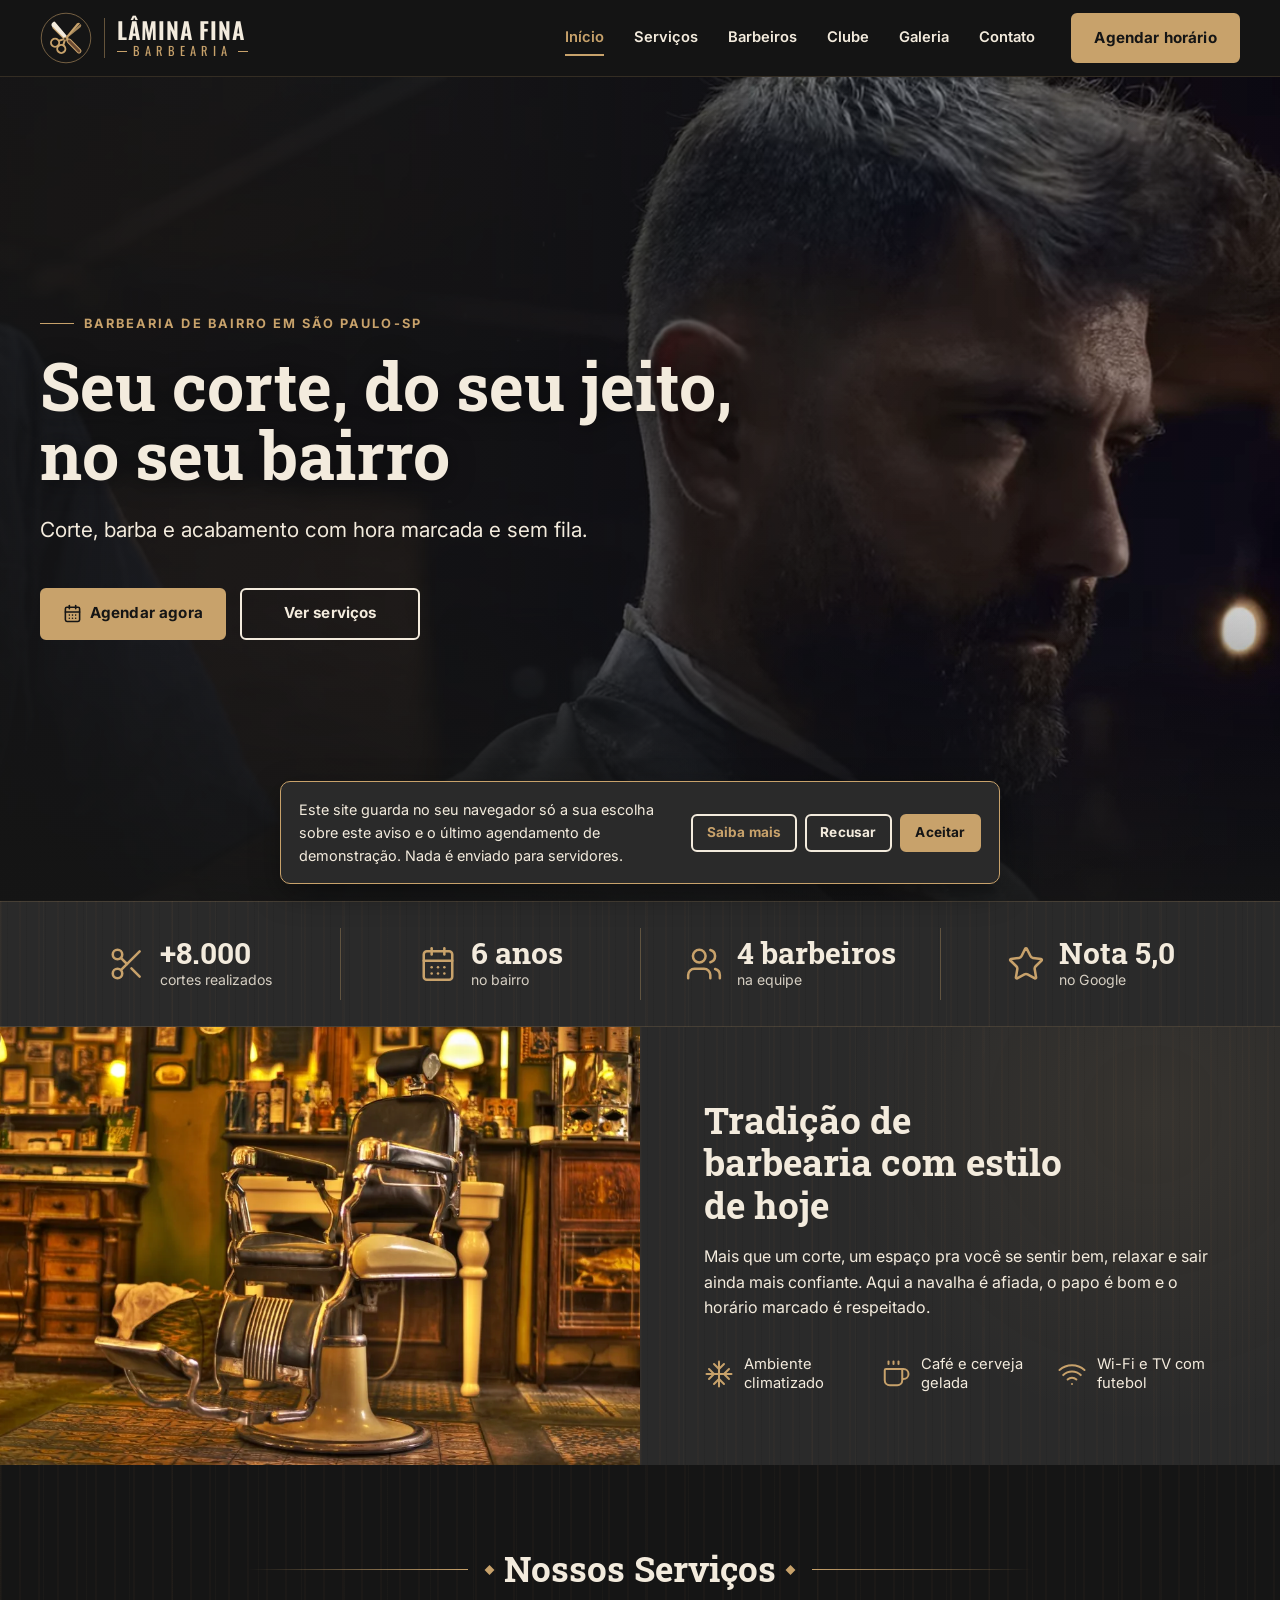
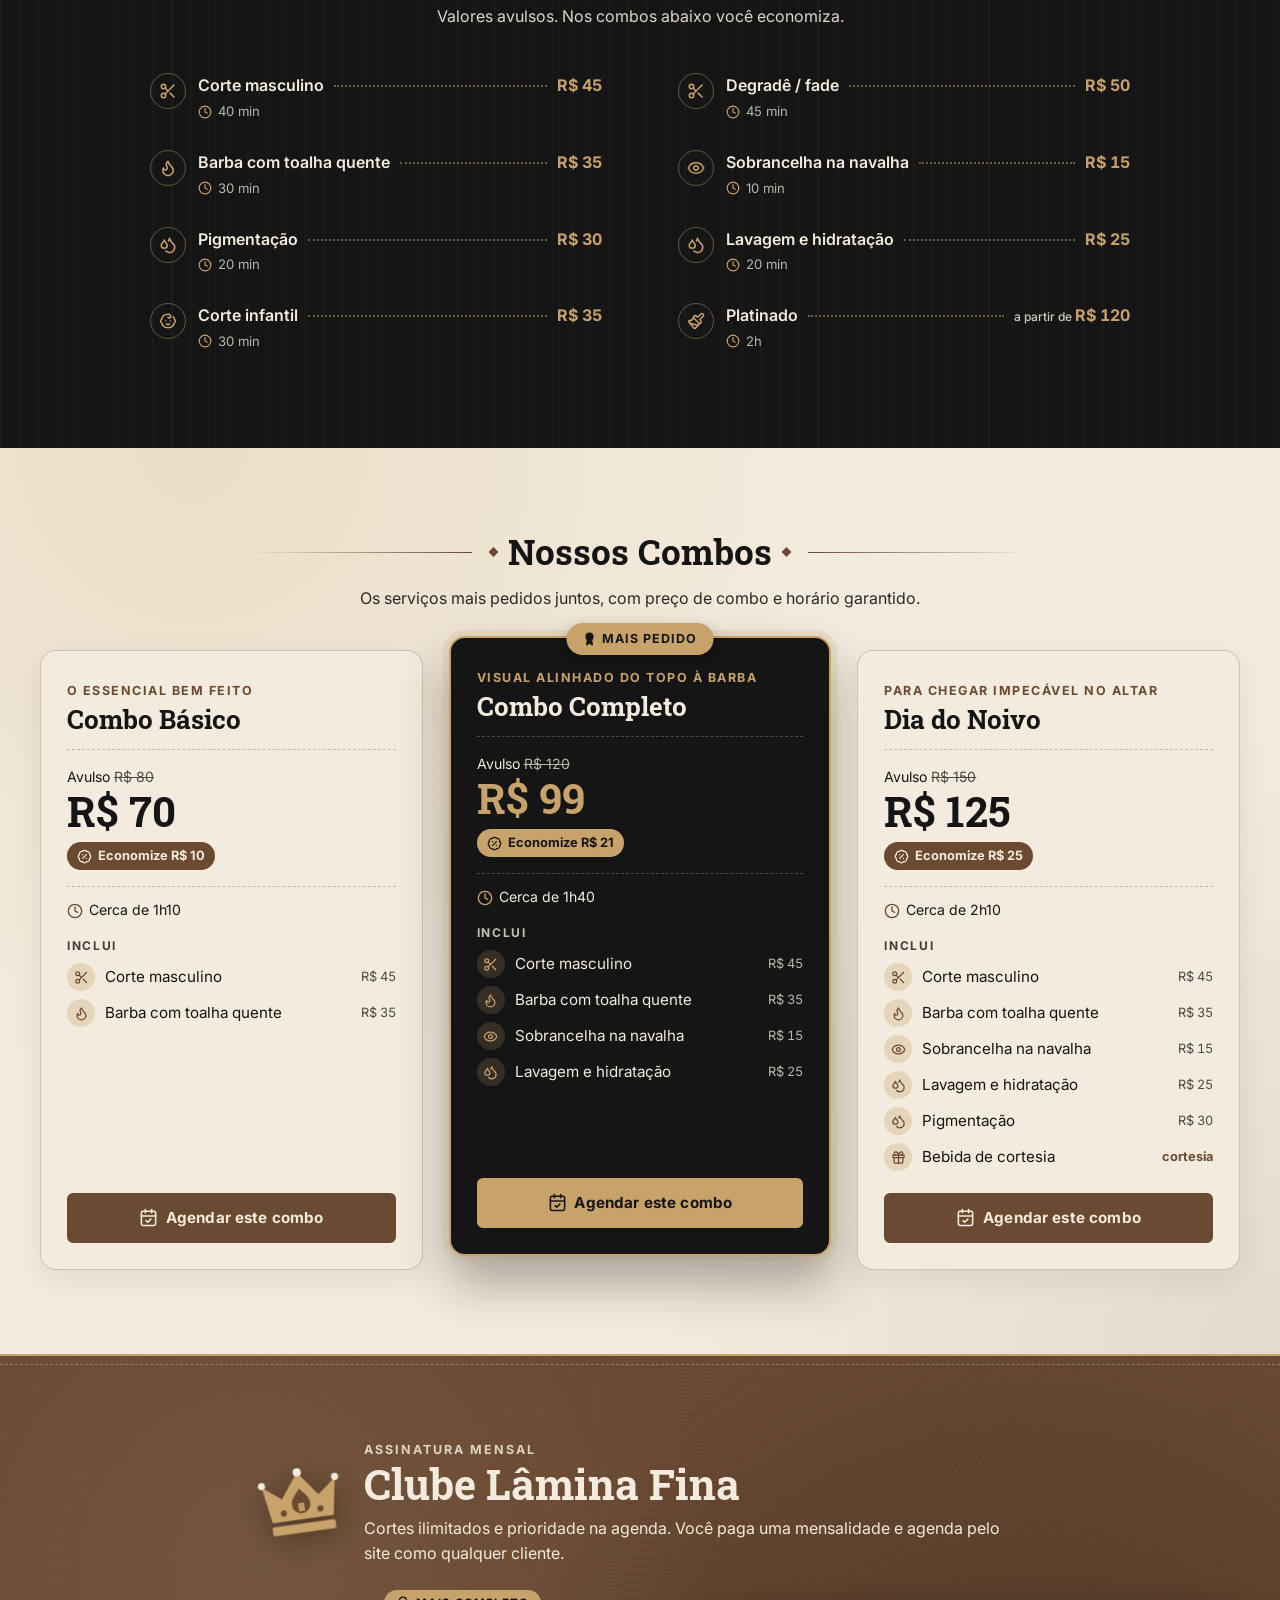
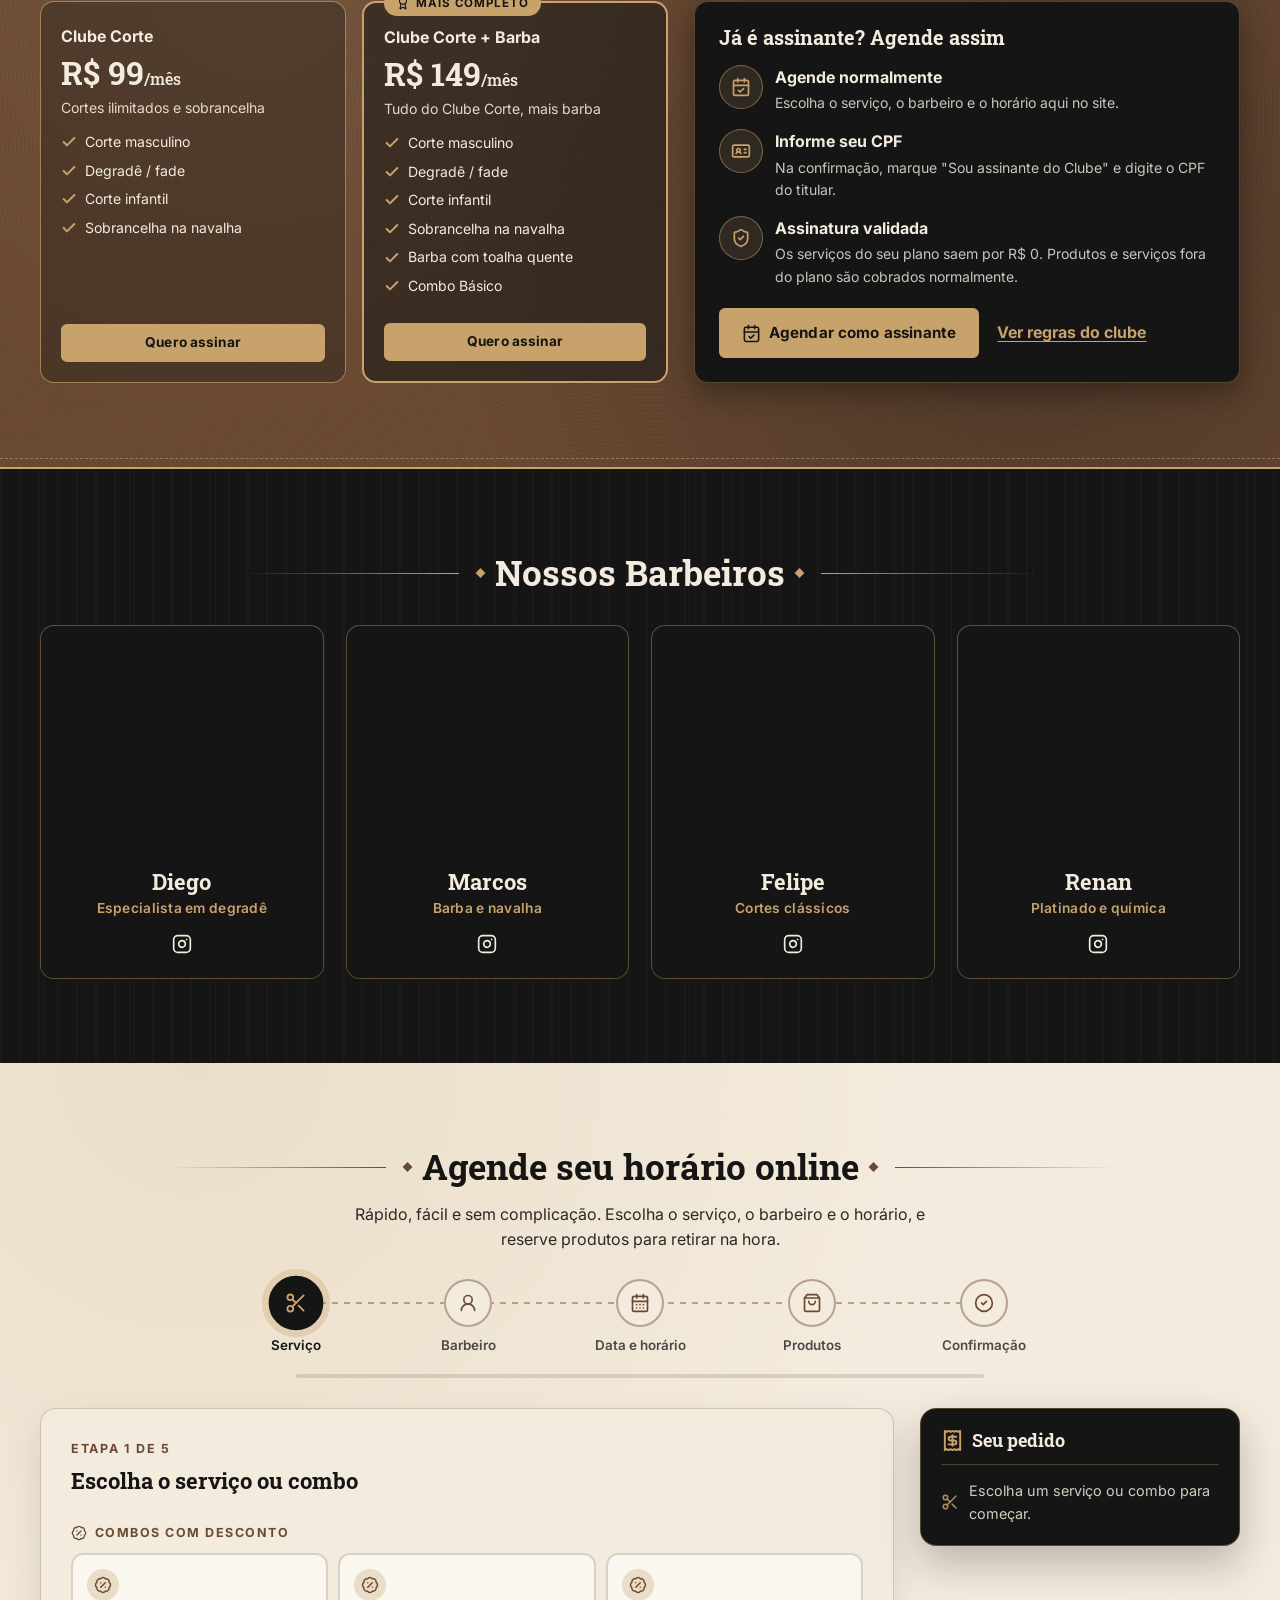
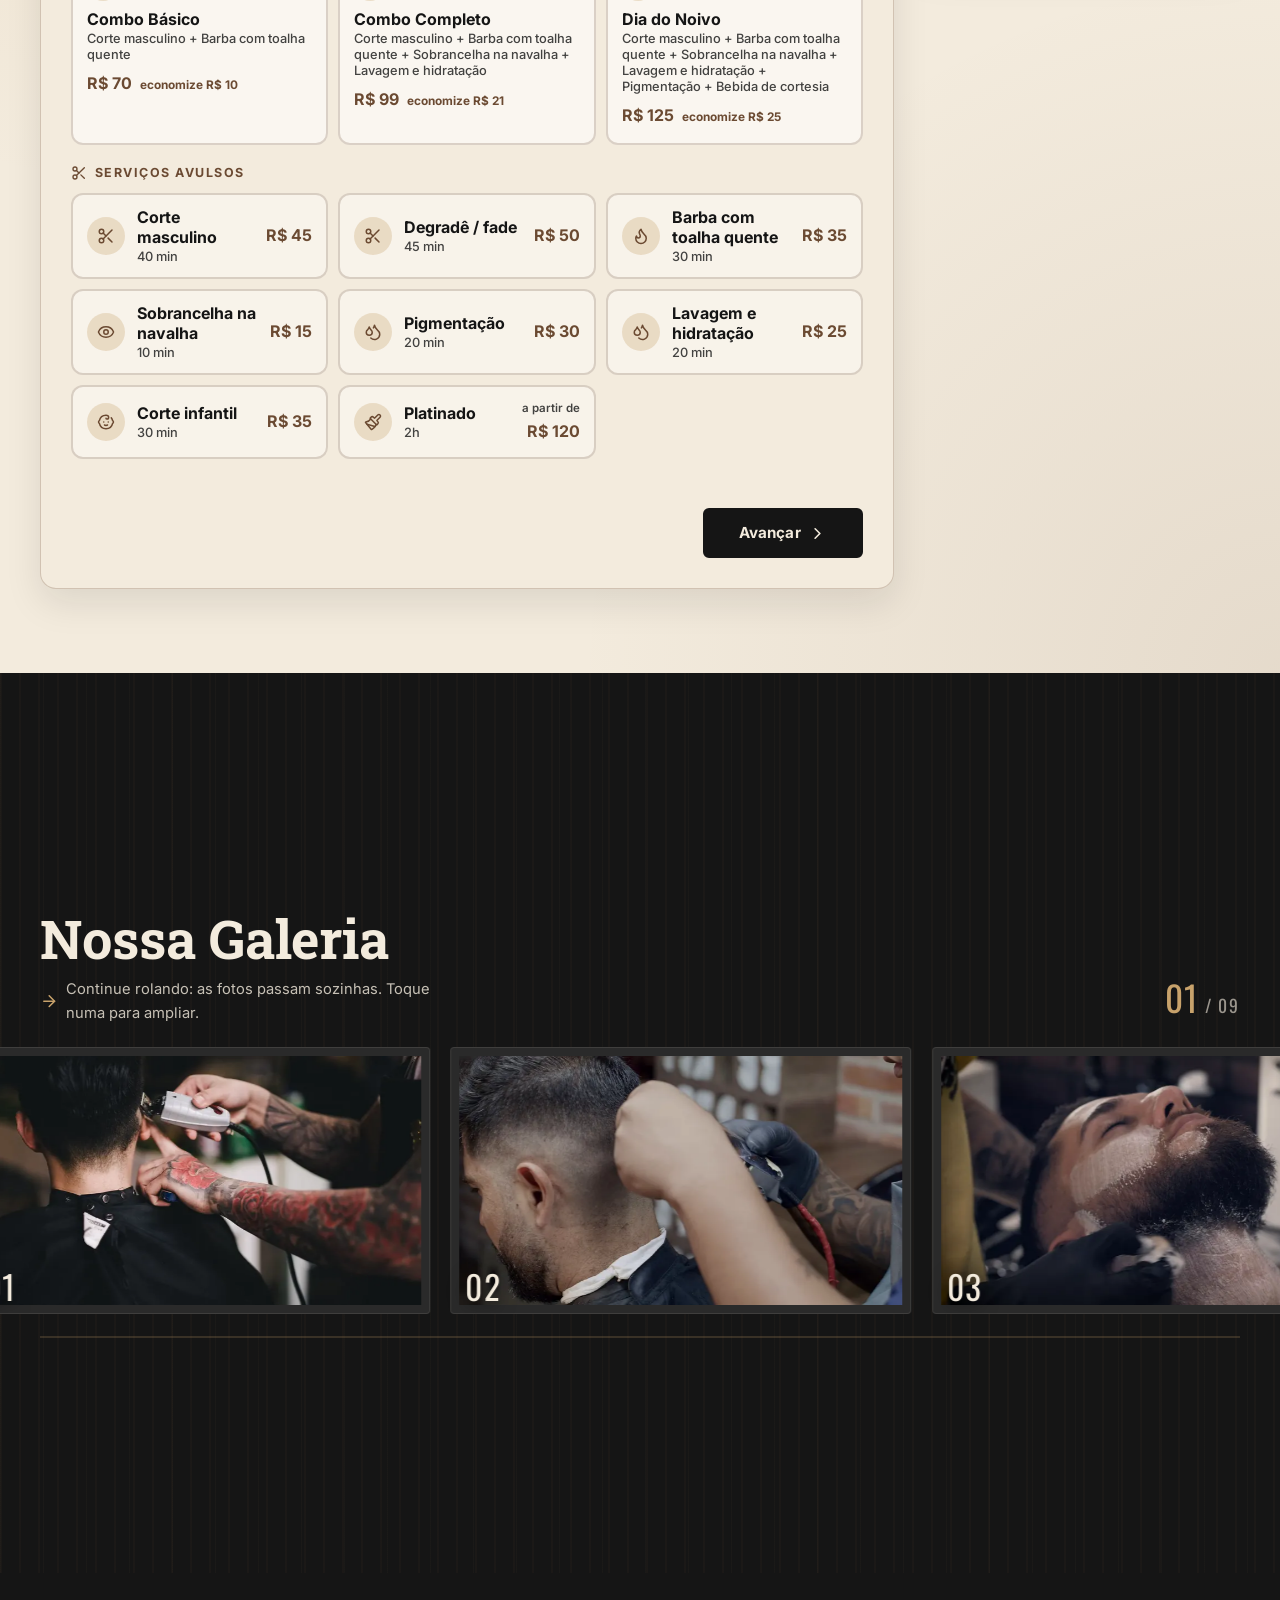
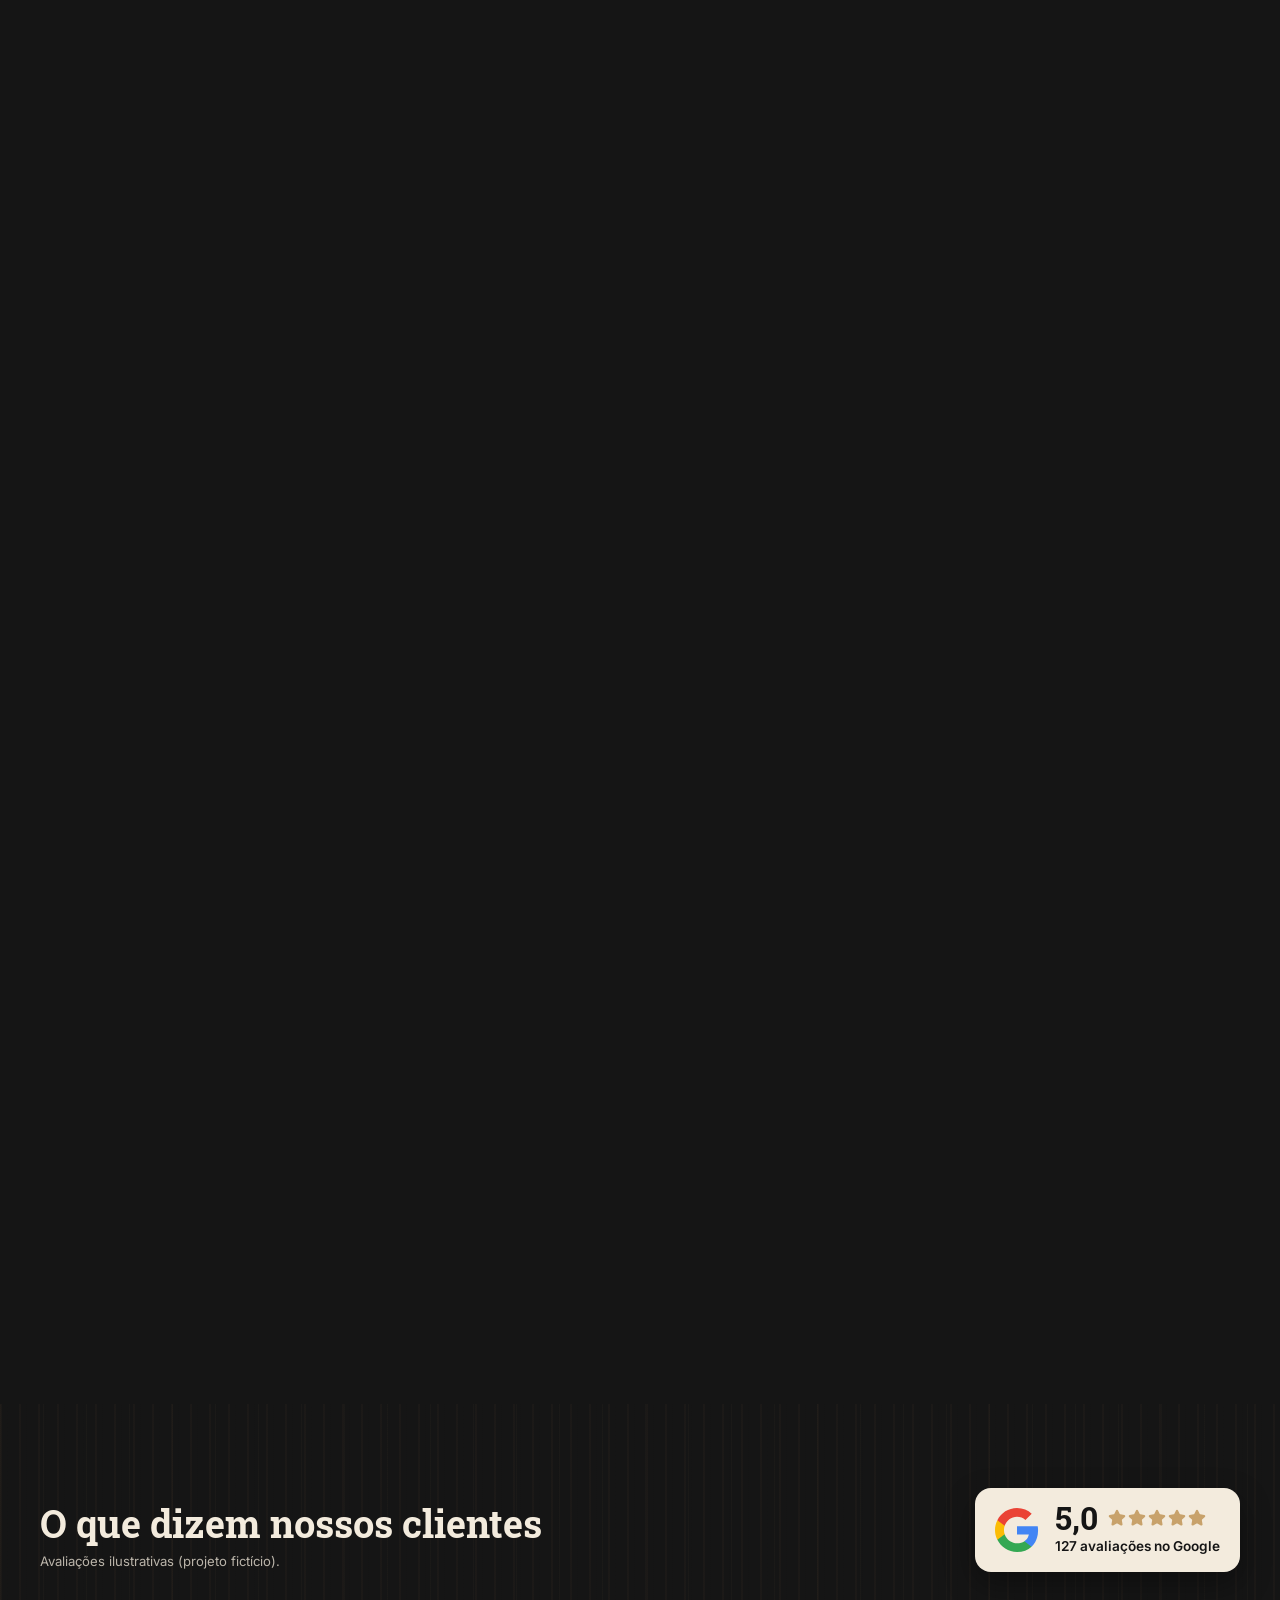
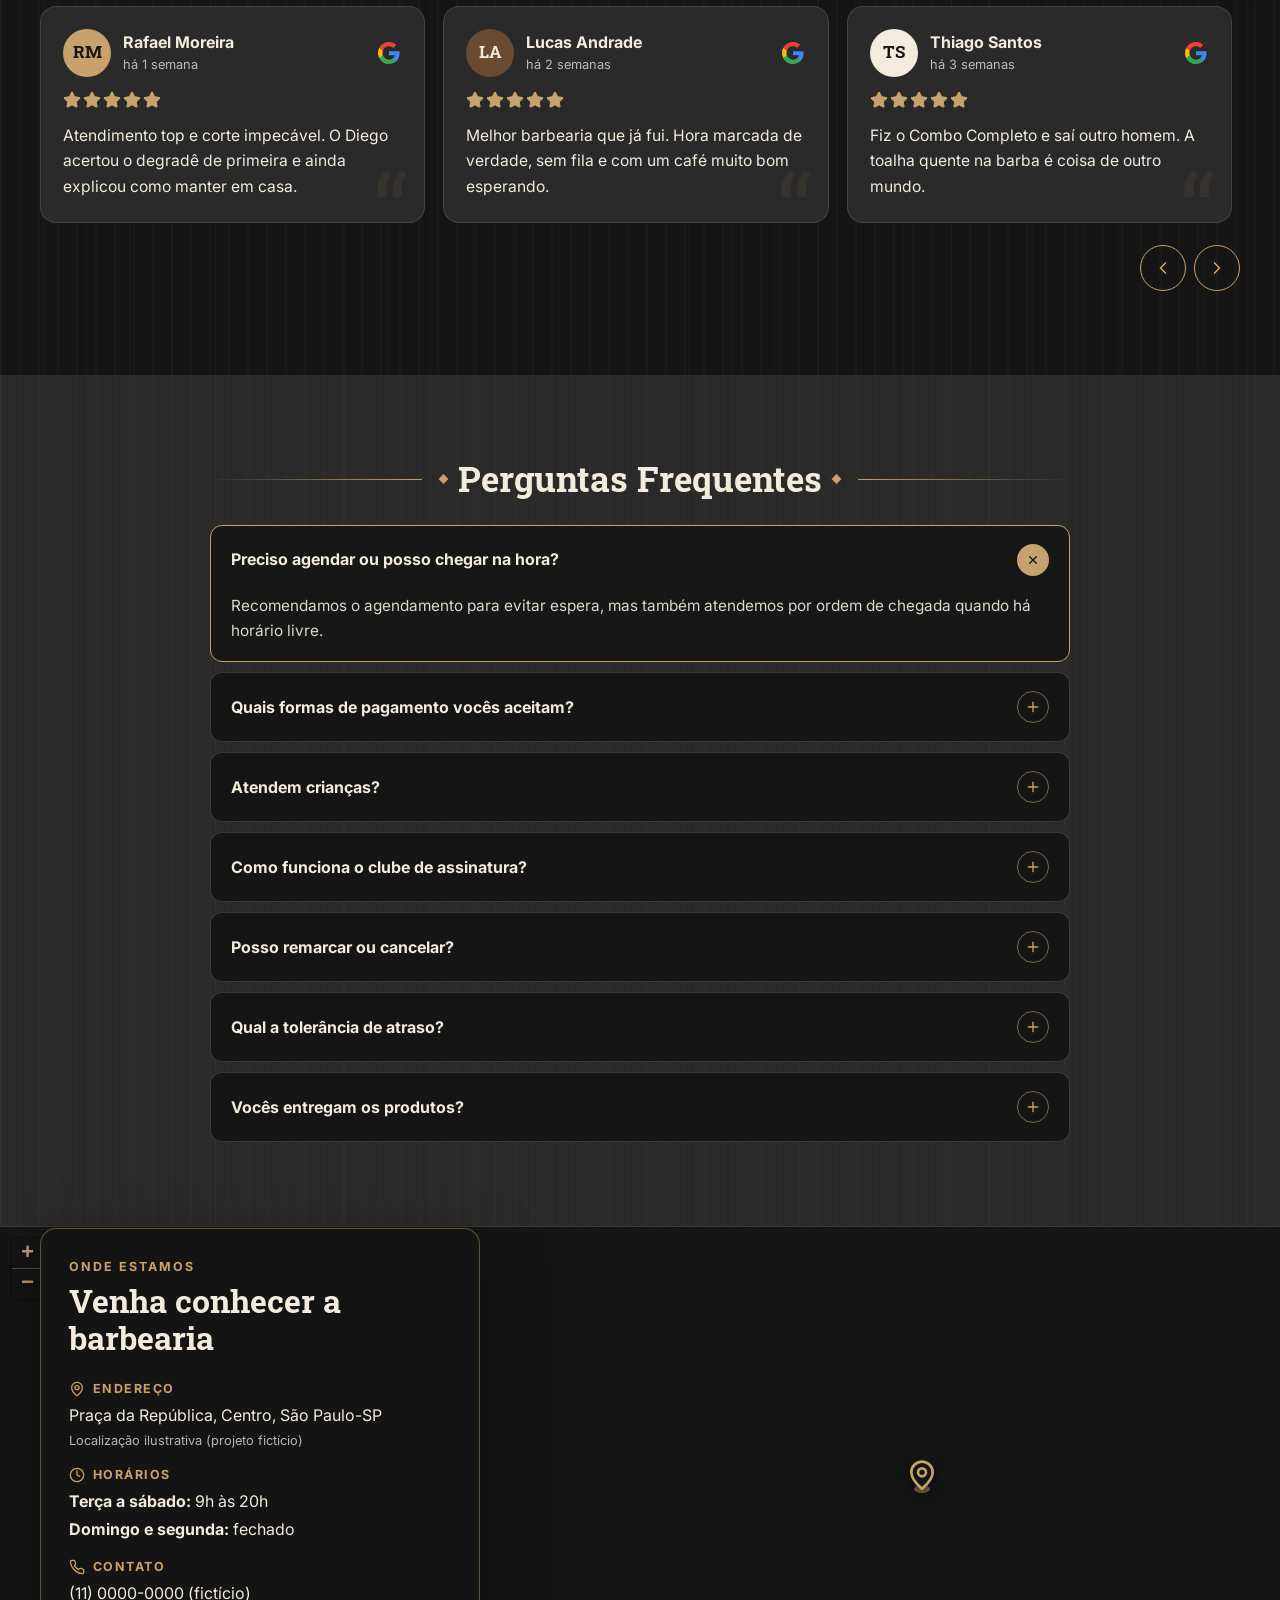
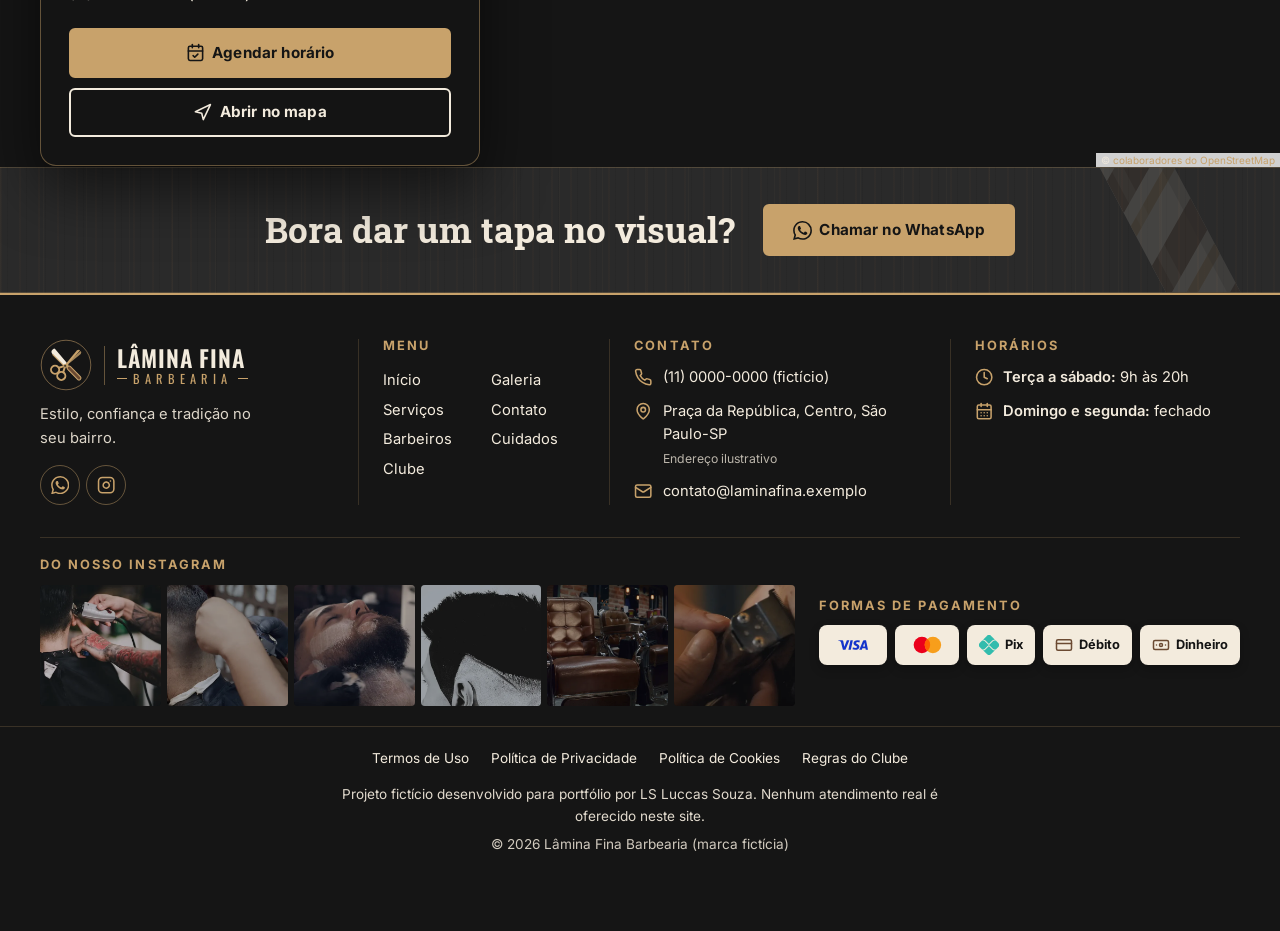
==== commit 2f390950: "Clube após os combos, CPF do assinante, vídeo na hero e ajustes de layout - Clube Lâmina Fina logo d" ====
--- a/index.html
+++ b/index.html
@@ -54,26 +54,26 @@
     <div class="abertura__painel abertura__painel--esq"></div>
     <div class="abertura__painel abertura__painel--dir"></div>
     <div class="abertura__centro">
-      <svg class="abertura__poste" viewBox="0 0 60 220" aria-hidden="true" focusable="false">
-          <defs>
-            <clipPath id="tubo-abertura"><rect x="8" y="32" width="44" height="156" rx="4"/></clipPath>
-            <linearGradient id="vidro-abertura" x1="0" x2="1">
-              <stop offset="0" stop-color="#000" stop-opacity=".35"/><stop offset=".3" stop-color="#fff" stop-opacity=".35"/>
-              <stop offset=".55" stop-color="#fff" stop-opacity="0"/><stop offset="1" stop-color="#000" stop-opacity=".4"/>
-            </linearGradient>
-            <linearGradient id="metal-abertura" x1="0" x2="1">
-              <stop offset="0" stop-color="#8a6d45"/><stop offset=".45" stop-color="#e6cc9b"/><stop offset="1" stop-color="#6b4a32"/>
-            </linearGradient>
-          </defs>
-          <circle cx="30" cy="12" r="10" fill="url(#metal-abertura)"/>
-          <rect x="4" y="20" width="52" height="14" rx="4" fill="url(#metal-abertura)"/>
-          <rect x="8" y="32" width="44" height="156" fill="#fff"/>
-          <g clip-path="url(#tubo-abertura)"><g class="abertura__listras" transform="translate(8 0)"><polygon fill="#C8102E" points="0,-24 44,-46 44,-34 0,-12"/><polygon fill="#1D3F8F" points="0,-6 44,-28 44,-22 0,0"/><polygon fill="#C8102E" points="0,12 44,-10 44,2 0,24"/><polygon fill="#1D3F8F" points="0,30 44,8 44,14 0,36"/><polygon fill="#C8102E" points="0,48 44,26 44,38 0,60"/><polygon fill="#1D3F8F" points="0,66 44,44 44,50 0,72"/><polygon fill="#C8102E" points="0,84 44,62 44,74 0,96"/><polygon fill="#1D3F8F" points="0,102 44,80 44,86 0,108"/><polygon fill="#C8102E" points="0,120 44,98 44,110 0,132"/><polygon fill="#1D3F8F" points="0,138 44,116 44,122 0,144"/><polygon fill="#C8102E" points="0,156 44,134 44,146 0,168"/><polygon fill="#1D3F8F" points="0,174 44,152 44,158 0,180"/><polygon fill="#C8102E" points="0,192 44,170 44,182 0,204"/><polygon fill="#1D3F8F" points="0,210 44,188 44,194 0,216"/><polygon fill="#C8102E" points="0,228 44,206 44,218 0,240"/><polygon fill="#1D3F8F" points="0,246 44,224 44,230 0,252"/></g></g>
-          <rect x="8" y="32" width="44" height="156" fill="url(#vidro-abertura)"/>
-          <rect x="4" y="186" width="52" height="14" rx="4" fill="url(#metal-abertura)"/>
-          <circle cx="30" cy="208" r="9" fill="url(#metal-abertura)"/>
+      <div class="abertura__brilho" aria-hidden="true"></div>
+      <svg class="abertura__emblema" viewBox="0 0 64 64" aria-hidden="true" focusable="false">
+          <circle class="abertura__aro" cx="32" cy="32" r="30.5" fill="none" stroke="#c8a26b" stroke-width="1.2" pathLength="1"/>
+          <g class="abertura__ferramentas">
+            <g transform="rotate(-45 32 32)">
+              <path class="e-creme" d="M29.6 31V11.5Q29.6 7 33.4 7H35q1.6 0 1.4 2l-1.8 22z"/>
+              <circle class="e-dourado" cx="32" cy="33" r="2.4"/>
+              <rect class="e-couro" x="29.6" y="35" width="4.8" height="22" rx="2.4" stroke="#c8a26b" stroke-width="1.3"/>
+            </g>
+            <g transform="rotate(45 32 32)">
+              <path class="e-dourado" d="M31.1 33 28.7 9.6Q29.6 6.6 31.5 7.1L33 33z"/>
+              <path class="e-dourado" d="M32.9 33 35.3 9.6Q34.4 6.6 32.5 7.1L31 33z" opacity=".8"/>
+              <path class="e-traco" d="M31.3 34.6 28.2 40.6M32.7 34.6l3.1 6"/>
+              <circle class="e-traco" cx="26.6" cy="45.6" r="5"/>
+              <circle class="e-traco" cx="37.4" cy="45.6" r="5"/>
+            </g>
+          </g>
         </svg>
       <p class="abertura__nome">LÂMINA FINA</p>
+      <p class="abertura__sub">BARBEARIA</p>
     </div>
   </div>
 
@@ -109,7 +109,7 @@
       </button>
       <nav class="menu" id="menu-principal" aria-label="Menu principal">
         <ul class="menu__lista">
-          <li><a class="menu__link" href="#inicio" aria-current="true">Início</a></li><li><a class="menu__link" href="#servicos">Serviços</a></li><li><a class="menu__link" href="#barbeiros">Barbeiros</a></li><li><a class="menu__link" href="#clube">Clube</a></li><li><a class="menu__link" href="#galeria">Galeria</a></li><li><a class="menu__link" href="#contato">Contato</a></li>
+          <li><a class="menu__link" href="#inicio" aria-current="true">Início</a></li><li><a class="menu__link" href="#servicos">Serviços</a></li><li><a class="menu__link" href="#barbeiros">Barbeiros</a></li><li><a class="menu__link" href="#clube">Clube</a></li><li><a class="menu__link" href="#galeria">Galeria</a></li><li><a class="menu__link" href="#localizacao">Contato</a></li>
         </ul>
         <a class="btn btn--bloco menu__cta-mobile" href="#agendamento"><svg class="icone " aria-hidden="true" focusable="false"><use href="assets/icons/sprite.svg#i-calendar-days"></use></svg>Agendar horário</a>
       </nav>
@@ -181,6 +181,42 @@
         <h2 class="titulo-secao" id="combos-titulo" data-revelar><span>Nossos Combos</span></h2>
         <p class="subtitulo-secao" data-revelar>Os serviços mais pedidos juntos, com preço de combo e horário garantido.</p>
         <div class="combos__grade" id="grade-combos" data-stagger></div>
+      </div>
+    </section>
+
+    <!-- Clube (logo depois dos combos) -->
+    <section class="clube" id="clube" aria-labelledby="clube-titulo">
+      <div class="container">
+        <div class="clube__cabeca" data-revelar>
+          <svg class="clube__coroa" viewBox="0 0 80 72" aria-hidden="true" focusable="false">
+          <path class="c-dourado" d="M10 52 4 16l18 14L40 6l18 24 18-14-6 36z"/>
+          <rect class="c-dourado" x="9" y="56" width="62" height="9" rx="2"/>
+          <circle class="c-creme" cx="4" cy="15" r="3.5"/><circle class="c-creme" cx="40" cy="6" r="4"/><circle class="c-creme" cx="76" cy="15" r="3.5"/>
+          <path class="c-couro" d="M40 22c-5 6-9 9-9 15a9 9 0 0 0 18 0c0-6-4-9-9-15z"/>
+          <path class="c-dourado" d="M37 36h6v8h-6z" opacity=".9"/>
+          <circle class="c-couro" cx="22" cy="44" r="3"/><circle class="c-couro" cx="58" cy="44" r="3"/>
+        </svg>
+          <div>
+            <p class="clube__selo">Assinatura mensal</p>
+            <h2 id="clube-titulo">Clube Lâmina Fina</h2>
+            <p>Cortes ilimitados e prioridade na agenda. Você paga uma mensalidade e agenda pelo site como qualquer cliente.</p>
+          </div>
+        </div>
+        <div class="clube__grade">
+          <ul class="clube__planos" id="planos-clube" data-stagger></ul>
+          <div class="clube__como" data-revelar>
+            <h3>Já é assinante? Agende assim</h3>
+            <ol class="clube__passos">
+              <li><span class="clube__passo-icone"><svg class="icone " aria-hidden="true" focusable="false"><use href="assets/icons/sprite.svg#i-calendar-check"></use></svg></span><div><strong>Agende normalmente</strong><p>Escolha o serviço, o barbeiro e o horário aqui no site.</p></div></li>
+              <li><span class="clube__passo-icone"><svg class="icone " aria-hidden="true" focusable="false"><use href="assets/icons/sprite.svg#i-id-card"></use></svg></span><div><strong>Informe seu CPF</strong><p>Na confirmação, marque "Sou assinante do Clube" e digite o CPF do titular.</p></div></li>
+              <li><span class="clube__passo-icone"><svg class="icone " aria-hidden="true" focusable="false"><use href="assets/icons/sprite.svg#i-shield-check"></use></svg></span><div><strong>Assinatura validada</strong><p>Os serviços do seu plano saem por R$ 0. Produtos e serviços fora do plano são cobrados normalmente.</p></div></li>
+            </ol>
+            <div class="clube__acoes">
+              <a class="btn" href="#agendamento"><svg class="icone " aria-hidden="true" focusable="false"><use href="assets/icons/sprite.svg#i-calendar-check"></use></svg>Agendar como assinante</a>
+              <a class="clube__regras" href="regras-do-clube.html">Ver regras do clube</a>
+            </div>
+          </div>
+        </div>
       </div>
     </section>
 
@@ -260,7 +296,33 @@
             </fieldset>
 
             <fieldset class="agenda__etapa" data-etapa="5" hidden>
-              <legend>Confira e confirme</legend>
+              <legend>Seus dados e confirmação</legend>
+              <div class="dados-cliente">
+                <div class="campo">
+                  <label for="cliente-nome">Nome completo</label>
+                  <input id="cliente-nome" name="nome" type="text" autocomplete="name" required maxlength="80" placeholder="Como devemos te chamar">
+                </div>
+                <div class="campo">
+                  <label for="cliente-telefone">Telefone (WhatsApp)</label>
+                  <input id="cliente-telefone" name="telefone" type="tel" inputmode="tel" autocomplete="tel" required placeholder="(11) 90000-0000">
+                </div>
+                <label class="assinante">
+                  <input type="checkbox" id="cliente-assinante" name="assinante">
+                  <span class="assinante__caixa" aria-hidden="true"><svg class="icone " aria-hidden="true" focusable="false"><use href="assets/icons/sprite.svg#i-check"></use></svg></span>
+                  <span class="assinante__texto"><strong>Sou assinante do Clube Lâmina Fina</strong><small>Informe o CPF do titular para validarmos a assinatura.</small></span>
+                </label>
+                <div class="dados-clube" id="dados-clube" hidden>
+                  <div class="campo">
+                    <label for="cliente-cpf">CPF do titular</label>
+                    <input id="cliente-cpf" name="cpf" type="text" inputmode="numeric" autocomplete="off" placeholder="000.000.000-00" maxlength="14">
+                  </div>
+                  <div class="campo">
+                    <label for="cliente-plano">Seu plano</label>
+                    <select id="cliente-plano" name="plano"></select>
+                  </div>
+                  <p class="dados-clube__nota"><svg class="icone " aria-hidden="true" focusable="false"><use href="assets/icons/sprite.svg#i-shield-check"></use></svg><span>O CPF é usado só para validar a assinatura e não fica salvo neste navegador.</span></p>
+                </div>
+              </div>
               <div class="confirmacao" id="confirmacao"></div>
             </fieldset>
 
@@ -279,51 +341,20 @@
       </div>
     </section>
 
-    <!-- Clube -->
-    <section class="clube" id="clube" aria-labelledby="clube-titulo">
-      <div class="container">
-        <svg class="clube__coroa" viewBox="0 0 80 72" aria-hidden="true" focusable="false">
-          <path class="c-dourado" d="M10 52 4 16l18 14L40 6l18 24 18-14-6 36z"/>
-          <rect class="c-dourado" x="9" y="56" width="62" height="9" rx="2"/>
-          <circle class="c-creme" cx="4" cy="15" r="3.5"/><circle class="c-creme" cx="40" cy="6" r="4"/><circle class="c-creme" cx="76" cy="15" r="3.5"/>
-          <path class="c-couro" d="M40 22c-5 6-9 9-9 15a9 9 0 0 0 18 0c0-6-4-9-9-15z"/>
-          <path class="c-dourado" d="M37 36h6v8h-6z" opacity=".9"/>
-          <circle class="c-couro" cx="22" cy="44" r="3"/><circle class="c-couro" cx="58" cy="44" r="3"/>
-        </svg>
-        <div class="clube__texto" data-revelar>
-          <h2 id="clube-titulo">Clube Lâmina Fina</h2>
-          <p>Assinatura mensal com cortes ilimitados e prioridade na agenda.</p>
-          <a href="regras-do-clube.html">Ver regras do clube</a>
-        </div>
-        <ul class="clube__planos" id="planos-clube" data-stagger></ul>
-        <button type="button" class="btn clube__cta" data-demo="Assinatura do clube">Quero assinar</button>
-      </div>
-    </section>
-
     <!-- Galeria horizontal guiada pela rolagem -->
     <section class="galeria-h" id="galeria" aria-labelledby="galeria-titulo">
       <div class="galeria-h__pin">
         <div class="container galeria-h__topo">
           <div>
             <h2 class="titulo-esquerda" id="galeria-titulo">Nossa Galeria</h2>
-            <p class="galeria-h__dica"><svg class="icone " aria-hidden="true" focusable="false"><use href="assets/icons/sprite.svg#i-arrow-right"></use></svg><span>Role a página para ver os trabalhos</span></p>
-          </div>
-          <p class="galeria-h__contador" aria-hidden="true"><span id="galeria-atual">01</span> / <span id="galeria-total">08</span></p>
+            <p class="galeria-h__dica" id="galeria-dica"><svg class="icone " aria-hidden="true" focusable="false"><use href="assets/icons/sprite.svg#i-arrow-right"></use></svg><span>Continue rolando: as fotos passam sozinhas. Toque numa para ampliar.</span></p>
+          </div>
+          <p class="galeria-h__contador" aria-hidden="true"><span id="galeria-atual">01</span> / <span id="galeria-total">09</span></p>
         </div>
         <div class="galeria-h__janela">
           <ul class="galeria-h__trilho" id="trilho-galeria"></ul>
         </div>
         <div class="galeria-h__progresso" aria-hidden="true"><span id="galeria-progresso"></span></div>
-      </div>
-    </section>
-
-    <!-- Produtos (vitrine que leva ao agendamento) -->
-    <section class="secao secao--grafite" id="produtos" aria-labelledby="produtos-titulo">
-      <div class="container">
-        <h2 class="titulo-secao" id="produtos-titulo" data-revelar><span>Nossos Produtos</span></h2>
-        <p class="subtitulo-secao" data-revelar>Adicione ao seu agendamento e retire na barbearia. Não fazemos entrega.</p>
-        <ul class="produtos__grade" id="grade-produtos" data-stagger></ul>
-        <p class="produtos__cta"><a class="btn btn--contorno" href="#agendamento"><svg class="icone " aria-hidden="true" focusable="false"><use href="assets/icons/sprite.svg#i-calendar-check"></use></svg>Ir para o agendamento</a></p>
       </div>
     </section>
 
@@ -352,6 +383,28 @@
       <div class="container faq-container">
         <h2 class="titulo-secao" id="faq-titulo" data-revelar><span>Perguntas Frequentes</span></h2>
         <div class="faq" id="lista-faq" data-stagger></div>
+      </div>
+    </section>
+
+    <!-- Localização -->
+    <section class="local" id="localizacao" aria-labelledby="local-titulo">
+      <div class="mapa local__mapa" id="mapa" role="region" aria-label="Mapa com a localização ilustrativa da barbearia no centro de São Paulo">
+        <a class="mapa__fallback" href="https://www.openstreetmap.org/?mlat=-23.5432&amp;mlon=-46.6429#map=16/-23.5432/-46.6429" target="_blank" rel="noopener"><svg class="icone " aria-hidden="true" focusable="false"><use href="assets/icons/sprite.svg#i-map-pinned"></use></svg><span>Ver no OpenStreetMap</span></a>
+      </div>
+      <div class="container local__container">
+        <div class="local__cartao" data-revelar>
+          <p class="local__selo">Onde estamos</p>
+          <h2 id="local-titulo">Venha conhecer a barbearia</h2>
+          <dl class="local__lista">
+            <div><dt><svg class="icone " aria-hidden="true" focusable="false"><use href="assets/icons/sprite.svg#i-map-pin"></use></svg>Endereço</dt><dd>Praça da República, Centro, São Paulo-SP<small>Localização ilustrativa (projeto fictício)</small></dd></div>
+            <div><dt><svg class="icone " aria-hidden="true" focusable="false"><use href="assets/icons/sprite.svg#i-clock"></use></svg>Horários</dt><dd><span class="local__linha"><strong>Terça a sábado:</strong> 9h às 20h</span><span class="local__linha"><strong>Domingo e segunda:</strong> fechado</span></dd></div>
+            <div><dt><svg class="icone " aria-hidden="true" focusable="false"><use href="assets/icons/sprite.svg#i-phone"></use></svg>Contato</dt><dd>(11) 0000-0000 (fictício)</dd></div>
+          </dl>
+          <div class="local__acoes">
+            <a class="btn" href="#agendamento"><svg class="icone " aria-hidden="true" focusable="false"><use href="assets/icons/sprite.svg#i-calendar-check"></use></svg>Agendar horário</a>
+            <a class="btn btn--contorno" href="https://www.openstreetmap.org/?mlat=-23.5432&amp;mlon=-46.6429#map=17/-23.5432/-46.6429" target="_blank" rel="noopener"><svg class="icone " aria-hidden="true" focusable="false"><use href="assets/icons/sprite.svg#i-navigation"></use></svg>Abrir no mapa</a>
+          </div>
+        </div>
       </div>
     </section>
 
@@ -371,7 +424,7 @@
       </svg></div>
       <div class="container" data-revelar>
         <h2 id="cta-titulo">Bora dar um tapa no visual?</h2>
-        <button type="button" class="btn btn--brilho" data-demo="WhatsApp"><svg class="icone " aria-hidden="true" focusable="false"><use href="assets/icons/sprite.svg#i-message-circle"></use></svg>Chamar no WhatsApp</button>
+        <button type="button" class="btn btn--brilho" data-demo="WhatsApp"><svg class="icone " aria-hidden="true" focusable="false"><use href="assets/icons/sprite.svg#i-whatsapp"></use></svg>Chamar no WhatsApp</button>
       </div>
     </section>
   </main>
@@ -403,13 +456,13 @@
           </a>
           <p>Estilo, confiança e tradição no seu bairro.</p>
           <div class="rodape__redes">
-            <button type="button" class="botao-icone" data-demo="WhatsApp" aria-label="WhatsApp (demonstração)"><svg class="icone " aria-hidden="true" focusable="false"><use href="assets/icons/sprite.svg#i-message-circle"></use></svg></button>
+            <button type="button" class="botao-icone" data-demo="WhatsApp" aria-label="WhatsApp (demonstração)"><svg class="icone " aria-hidden="true" focusable="false"><use href="assets/icons/sprite.svg#i-whatsapp"></use></svg></button>
             <button type="button" class="botao-icone" data-demo="Instagram" aria-label="Instagram (demonstração)"><svg class="icone " aria-hidden="true" focusable="false"><use href="assets/icons/sprite.svg#i-instagram"></use></svg></button>
           </div>
         </div>
         <nav aria-label="Menu do rodapé">
           <h3>Menu</h3>
-          <ul class="rodape__menu"><li><a href="#inicio">Início</a></li><li><a href="#servicos">Serviços</a></li><li><a href="#barbeiros">Barbeiros</a></li><li><a href="#clube">Clube</a></li><li><a href="#galeria">Galeria</a></li><li><a href="#contato">Contato</a></li><li><a href="cuidados.html">Cuidados</a></li></ul>
+          <ul class="rodape__menu"><li><a href="#inicio">Início</a></li><li><a href="#servicos">Serviços</a></li><li><a href="#barbeiros">Barbeiros</a></li><li><a href="#clube">Clube</a></li><li><a href="#galeria">Galeria</a></li><li><a href="#localizacao">Contato</a></li><li><a href="cuidados.html">Cuidados</a></li></ul>
         </nav>
         <div>
           <h3>Contato</h3>
@@ -422,16 +475,9 @@
         <div>
           <h3>Horários</h3>
           <ul class="rodape__contato">
-            <li><svg class="icone " aria-hidden="true" focusable="false"><use href="assets/icons/sprite.svg#i-clock"></use></svg><span>Aberto de terça a sábado, das 9h às 20h</span></li>
-            <li><svg class="icone " aria-hidden="true" focusable="false"><use href="assets/icons/sprite.svg#i-x"></use></svg><span>Dom e Seg<br>fechado</span></li>
+            <li><svg class="icone " aria-hidden="true" focusable="false"><use href="assets/icons/sprite.svg#i-clock"></use></svg><span><strong>Terça a sábado:</strong> 9h às 20h</span></li>
+            <li><svg class="icone " aria-hidden="true" focusable="false"><use href="assets/icons/sprite.svg#i-calendar-days"></use></svg><span><strong>Domingo e segunda:</strong> fechado</span></li>
           </ul>
-        </div>
-        <div class="rodape__mapa">
-          <h3>Onde fica</h3>
-          <div class="mapa" id="mapa" role="region" aria-label="Mapa com a localização ilustrativa da barbearia no centro de São Paulo">
-            <a class="mapa__fallback" href="https://www.openstreetmap.org/?mlat=-23.5432&amp;mlon=-46.6429#map=16/-23.5432/-46.6429" target="_blank" rel="noopener"><svg class="icone " aria-hidden="true" focusable="false"><use href="assets/icons/sprite.svg#i-map-pinned"></use></svg><span>Ver no OpenStreetMap</span></a>
-          </div>
-          <p>Ponto ilustrativo no centro de São Paulo (projeto fictício).</p>
         </div>
       </div>
 
--- a/assets/css/styles.css
+++ b/assets/css/styles.css
@@ -272,7 +272,7 @@
 .hero__sub { --d: 380ms; }
 .hero__acoes { --d: 500ms; }
 .hero__rolar { animation: hero-entra 700ms ease 900ms both, rolar-dica 2.2s ease-in-out 1.6s infinite; }
-.com-abertura { --atraso-hero: 1150ms; }
+.com-abertura { --atraso-hero: 1500ms; }
 .hero__poster { animation: hero-zoom 2.4s cubic-bezier(0.2, 0.7, 0.2, 1) var(--atraso-hero, 0ms) both; }
 @keyframes hero-entra { from { opacity: 0; transform: translateY(26px); } }
 @keyframes hero-zoom { from { transform: scale(1.12); } }
@@ -538,7 +538,9 @@
 .opcao--combo .opcao__nome { font-size: 1.05rem; }
 .opcao__meta small { font-size: 0.72rem; font-weight: 600; opacity: 0.8; }
 
-.agenda__data-hora { display: grid; grid-template-columns: minmax(0, 340px) minmax(0, 1fr); gap: 24px; align-items: start; }
+.agenda__data-hora { display: grid; grid-template-columns: minmax(0, 340px) minmax(0, 1fr); gap: 24px; align-items: stretch; }
+.horarios { display: flex; flex-direction: column; }
+.horarios__grade { align-content: start; }
 .calendario { background: var(--preto-carvao); color: var(--creme); border-radius: 14px; padding: 14px; box-shadow: 0 10px 26px rgb(21 21 21 / 0.2); }
 .calendario__topo { display: flex; align-items: center; justify-content: space-between; margin-bottom: 10px; }
 .calendario__mes { font-family: var(--fonte-titulo); font-weight: 700; font-size: 1.05rem; text-transform: capitalize; margin: 0; }
@@ -579,7 +581,7 @@
 .horario input:focus-visible + span { outline: 3px solid var(--couro); outline-offset: 2px; }
 .horario input:disabled + span { border-style: dashed; border-color: rgb(21 21 21 / 0.4); color: rgb(21 21 21 / 0.62); text-decoration: line-through; cursor: not-allowed; background: rgb(21 21 21 / 0.04); transform: none; }
 .horario input:disabled { cursor: not-allowed; }
-.horarios__vazio { display: flex; gap: 10px; align-items: center; padding: 18px; border: 1px dashed rgb(107 74 50 / 0.5); border-radius: 10px; margin: 0; }
+.horarios__vazio { grid-column: 1 / -1; display: flex; gap: 12px; align-items: center; justify-content: center; text-align: center; min-height: 240px; padding: 24px; border: 1px dashed rgb(107 74 50 / 0.5); border-radius: 12px; margin: 0; }
 .horarios__vazio .icone { color: var(--couro); }
 
 .produtos-agenda { list-style: none; display: grid; gap: 10px; }
@@ -671,105 +673,114 @@
 }
 
 /* =========================================================
-   Clube
+   Clube (logo depois dos combos)
    ========================================================= */
 .clube {
+  position: relative; padding-block: clamp(48px, 7vw, 84px);
   background-color: var(--couro); background-image: var(--textura-couro);
-  border-block: 2px solid var(--dourado); position: relative;
-}
-.clube::before { content: ""; position: absolute; inset: 6px 0; border-block: 1px dashed rgb(243 235 221 / 0.35); pointer-events: none; }
-.clube .container { display: grid; grid-template-columns: auto minmax(0, 1.3fr) minmax(0, 1.6fr) auto; gap: 26px; align-items: center; padding-block: 34px; }
-.clube__coroa { width: 74px; height: auto; filter: drop-shadow(0 4px 10px rgb(0 0 0 / 0.35)); }
+  border-block: 2px solid var(--dourado);
+}
+.clube::before { content: ""; position: absolute; inset: 8px 0; border-block: 1px dashed rgb(243 235 221 / 0.3); pointer-events: none; }
+.clube__cabeca { display: flex; align-items: center; justify-content: center; gap: 22px; text-align: left; max-width: 760px; margin: 0 auto 34px; }
+.clube__coroa { width: 82px; height: auto; flex: none; filter: drop-shadow(0 6px 14px rgb(0 0 0 / 0.35)); }
 .clube__coroa .c-dourado { fill: var(--dourado); }
 .clube__coroa .c-couro { fill: var(--couro); }
 .clube__coroa .c-creme { fill: var(--creme); }
-.clube h2 { font-size: clamp(1.6rem, 2.6vw, 2.1rem); margin-bottom: 0.2em; color: var(--creme); }
-.clube__texto p { margin: 0 0 6px; }
-.clube__texto a { color: var(--creme); font-weight: 700; text-underline-offset: 3px; }
-.clube__texto a:hover { color: var(--dourado); }
-.clube__planos { list-style: none; display: grid; grid-template-columns: 1fr 1fr; gap: 14px; }
+.clube__selo { margin: 0 0 4px; font-size: 0.78rem; font-weight: 700; letter-spacing: 0.16em; text-transform: uppercase; color: var(--creme); opacity: 0.85; }
+.clube h2 { font-size: clamp(1.8rem, 3.4vw, 2.6rem); margin: 0 0 0.2em; color: var(--creme); }
+.clube__cabeca p { margin: 0; }
+.clube__grade { display: grid; grid-template-columns: minmax(0, 1.15fr) minmax(0, 1fr); gap: 26px; align-items: stretch; }
+.clube__planos { list-style: none; display: grid; grid-template-columns: repeat(2, minmax(0, 1fr)); gap: 16px; align-items: stretch; }
 .plano {
-  text-align: center; padding: 14px 10px; border-radius: var(--raio);
-  border: 1px solid rgb(200 162 107 / 0.8); background: rgb(21 21 21 / 0.28);
-  transition: transform var(--transicao), background-color var(--transicao);
-}
-.plano:hover { transform: translateY(-4px); background: rgb(21 21 21 / 0.45); }
-.plano__nome { display: block; font-size: 0.92rem; font-weight: 600; }
-.plano__preco { display: block; font-family: var(--fonte-titulo); font-size: 1.6rem; font-weight: 700; color: var(--creme); }
-.plano__preco small { font-size: 0.6em; font-weight: 500; }
-@media (max-width: 1020px) {
-  .clube .container { grid-template-columns: auto 1fr; }
-  .clube__planos { grid-column: 1 / -1; }
-  .clube__cta { grid-column: 1 / -1; justify-self: start; }
-}
-@media (max-width: 520px) {
-  .clube .container { grid-template-columns: minmax(0, 1fr); text-align: center; }
-  .clube__coroa { margin-inline: auto; }
-  .clube__planos { grid-template-columns: 1fr; }
-  .clube__cta { justify-self: stretch; }
+  position: relative; display: flex; flex-direction: column; gap: 6px; text-align: left;
+  padding: 22px 20px 20px; border-radius: 14px; border: 1px solid rgb(200 162 107 / 0.7);
+  background: rgb(21 21 21 / 0.35); transition: transform var(--transicao), background-color var(--transicao);
+}
+.plano:hover { transform: translateY(-4px); background: rgb(21 21 21 / 0.5); }
+.plano--destaque { border: 2px solid var(--dourado); background: rgb(21 21 21 / 0.55); }
+.plano__selo {
+  position: absolute; top: -13px; left: 20px; display: inline-flex; align-items: center; gap: 6px;
+  padding: 4px 12px; border-radius: 999px; background: var(--dourado); color: var(--preto-carvao);
+  font-size: 0.72rem; font-weight: 700; letter-spacing: 0.08em; text-transform: uppercase;
+}
+.plano__selo .icone { width: 14px; height: 14px; }
+.plano__nome { margin: 0; font-weight: 700; font-size: 1rem; }
+.plano__preco { margin: 0; font-family: var(--fonte-titulo); font-size: 2rem; font-weight: 700; color: var(--creme); line-height: 1.1; }
+.plano__preco small { font-size: 0.5em; font-weight: 500; }
+.plano__resumo { margin: 0 0 6px; font-size: 0.88rem; opacity: 0.9; }
+.plano__cobre { list-style: none; display: grid; gap: 6px; margin: 0 0 14px; font-size: 0.88rem; }
+.plano__cobre li { display: flex; align-items: center; gap: 8px; }
+.plano__cobre .icone { width: 16px; height: 16px; color: var(--dourado); stroke-width: 3; }
+.plano__cta { margin-top: auto; align-self: stretch; }
+.clube__como {
+  display: flex; flex-direction: column; padding: 24px; border-radius: 14px;
+  background: var(--preto-carvao); border: 1px solid rgb(200 162 107 / 0.35); box-shadow: var(--sombra);
+}
+.clube__como h3 { font-size: 1.25rem; margin: 0 0 16px; color: var(--creme); }
+.clube__passos { list-style: none; display: grid; gap: 14px; margin: 0 0 20px; counter-reset: passo-clube; }
+.clube__passos li { display: grid; grid-template-columns: 44px minmax(0, 1fr); gap: 12px; align-items: start; }
+.clube__passo-icone { width: 44px; height: 44px; border-radius: 50%; display: grid; place-items: center; background: rgb(200 162 107 / 0.15); color: var(--dourado); border: 1px solid rgb(200 162 107 / 0.5); }
+.clube__passos strong { display: block; margin-bottom: 2px; }
+.clube__passos p { margin: 0; font-size: 0.88rem; color: rgb(243 235 221 / 0.82); }
+.clube__acoes { margin-top: auto; display: flex; flex-wrap: wrap; align-items: center; gap: 12px 18px; }
+.clube__regras { color: var(--dourado); font-weight: 700; text-underline-offset: 3px; }
+@media (max-width: 1020px) { .clube__grade { grid-template-columns: minmax(0, 1fr); } }
+@media (max-width: 600px) {
+  .clube__cabeca { flex-direction: column; text-align: center; }
+  .clube__planos { grid-template-columns: minmax(0, 1fr); gap: 22px; }
+  .clube__acoes .btn { width: 100%; }
 }
 
 /* =========================================================
    Galeria horizontal guiada pela rolagem (seção "pinned")
    ========================================================= */
-.galeria-h { position: relative; background-color: var(--preto-carvao); background-image: var(--textura-madeira); overflow: hidden; }
-.galeria-h__pin { display: flex; flex-direction: column; justify-content: center; gap: 18px; padding-block: 56px 40px; }
-.galeria-h--pin .galeria-h__pin { min-height: 100vh; min-height: 100svh; padding-top: calc(var(--altura-header) + 24px); }
-.galeria-h__topo { display: flex; align-items: flex-end; justify-content: space-between; gap: 20px; }
-.galeria-h__topo .titulo-esquerda { margin-bottom: 0.2em; font-size: clamp(1.8rem, 3.4vw, 2.6rem); }
-.galeria-h__dica { display: inline-flex; align-items: center; gap: 8px; margin: 0; font-size: 0.9rem; color: rgb(243 235 221 / 0.8); }
-.galeria-h__dica .icone { color: var(--dourado); animation: dica-seta 1.6s ease-in-out infinite; }
+.galeria-h { position: relative; background-color: var(--preto-carvao); background-image: var(--textura-madeira); overflow: hidden; padding-block: clamp(56px, 8vw, 110px); }
+.galeria-h--pin { min-height: 100vh; min-height: 100svh; display: flex; flex-direction: column; justify-content: center; }
+.galeria-h__pin { display: flex; flex-direction: column; gap: 22px; }
+.galeria-h__topo { display: flex; align-items: flex-end; justify-content: space-between; gap: 24px; }
+.galeria-h__topo .titulo-esquerda { margin-bottom: 0.15em; font-size: clamp(2rem, 4.4vw, 3.4rem); }
+.galeria-h__dica { display: inline-flex; align-items: center; gap: 8px; margin: 0; max-width: 46ch; font-size: 0.92rem; color: rgb(243 235 221 / 0.8); }
+.galeria-h__dica .icone { color: var(--dourado); flex: none; animation: dica-seta 1.6s ease-in-out infinite; }
 @keyframes dica-seta { 0%, 100% { transform: translateX(0); } 50% { transform: translateX(6px); } }
-.galeria-h__contador { margin: 0; font-family: var(--fonte-logo); font-size: 1.1rem; letter-spacing: 0.1em; color: rgb(243 235 221 / 0.6); font-variant-numeric: tabular-nums; }
+.galeria-h__contador { margin: 0; font-family: var(--fonte-logo); font-size: 1.1rem; letter-spacing: 0.1em; color: rgb(243 235 221 / 0.6); font-variant-numeric: tabular-nums; white-space: nowrap; }
 .galeria-h__contador span:first-child { color: var(--dourado); font-size: 2.2rem; }
-.galeria-h__janela { overflow-x: auto; scroll-snap-type: x mandatory; scrollbar-width: none; padding-inline: max(var(--gutter), (100vw - var(--container)) / 2); }
+.galeria-h__janela { overflow-x: auto; scroll-snap-type: x mandatory; scrollbar-width: none; -ms-overflow-style: none; padding-inline: max(var(--gutter), (100vw - var(--container)) / 2); }
 .galeria-h__janela::-webkit-scrollbar { display: none; }
-.galeria-h--pin .galeria-h__janela { overflow: visible; scroll-snap-type: none; }
-.galeria-h__trilho { list-style: none; display: flex; gap: clamp(14px, 2vw, 28px); width: max-content; will-change: transform; }
-.galeria-h__item { flex: none; width: min(58vw, 860px); scroll-snap-align: center; }
+.galeria-h--pin .galeria-h__janela { overflow: hidden; scroll-snap-type: none; }
+.galeria-h__trilho { list-style: none; display: flex; gap: clamp(14px, 1.6vw, 24px); width: max-content; will-change: transform; user-select: none; }
+.galeria-h__item { flex: none; width: clamp(270px, 36vw, 540px); scroll-snap-align: start; }
 .galeria-h__botao {
-  position: relative; display: block; width: 100%; aspect-ratio: 16 / 9; padding: 0; border: 0; overflow: hidden;
-  border-radius: 14px; background: var(--grafite); box-shadow: 0 20px 40px rgb(0 0 0 / 0.45);
-}
-.galeria-h__botao img { width: 100%; height: 100%; object-fit: cover; transition: filter 400ms ease; transform-origin: center; }
-.galeria-h__botao::after { content: ""; position: absolute; inset: 0; border-radius: inherit; border: 2px solid transparent; transition: border-color 300ms ease, background-color 300ms ease; }
-.galeria-h__botao:hover::after, .galeria-h__botao:focus-visible::after { border-color: var(--dourado); background: rgb(21 21 21 / 0.15); }
+  position: relative; display: block; width: 100%; padding: 8px; cursor: zoom-in;
+  background: var(--grafite); border: 1px solid rgb(243 235 221 / 0.1); border-radius: 4px;
+  transition: border-color 300ms ease, transform 300ms ease;
+}
+.galeria-h__moldura { position: relative; display: block; aspect-ratio: 16 / 9; overflow: hidden; }
+.galeria-h__botao img { position: absolute; inset: 0; width: 100%; height: 100%; object-fit: cover; transition: transform 700ms cubic-bezier(0.2, 0.7, 0.2, 1); }
+.galeria-h__moldura::after { content: ""; position: absolute; inset: 0; background: linear-gradient(0deg, rgb(21 21 21 / 0.7), transparent 55%); opacity: 0; transition: opacity 500ms ease; }
+.galeria-h__botao:hover, .galeria-h__botao:focus-visible { border-color: rgb(200 162 107 / 0.7); }
+.galeria-h__botao:hover img, .galeria-h__botao:focus-visible img { transform: scale(1.04); }
+.galeria-h__botao:hover .galeria-h__moldura::after, .galeria-h__botao:focus-visible .galeria-h__moldura::after { opacity: 1; }
 .galeria-h__num {
-  position: absolute; left: 16px; bottom: 12px; z-index: 1; font-family: var(--fonte-logo); font-size: clamp(2rem, 4vw, 3.4rem);
+  position: absolute; left: 14px; bottom: 10px; z-index: 1; font-family: var(--fonte-logo); font-size: clamp(1.6rem, 2.6vw, 2.4rem);
   line-height: 1; color: var(--creme); text-shadow: 0 4px 18px rgb(0 0 0 / 0.6); letter-spacing: 0.04em;
 }
 .galeria-h__lupa {
-  position: absolute; right: 14px; top: 14px; z-index: 1; width: 44px; height: 44px; border-radius: 50%; display: grid; place-items: center;
-  background: rgb(21 21 21 / 0.6); color: var(--dourado); opacity: 0; transform: scale(0.8); transition: opacity 250ms ease, transform 250ms ease;
+  position: absolute; right: 12px; top: 12px; z-index: 1; width: 40px; height: 40px; border-radius: 50%; display: grid; place-items: center;
+  background: rgb(21 21 21 / 0.65); color: var(--dourado); opacity: 0; transform: scale(0.8); transition: opacity 250ms ease, transform 250ms ease;
 }
 .galeria-h__botao:hover .galeria-h__lupa, .galeria-h__botao:focus-visible .galeria-h__lupa { opacity: 1; transform: none; }
-.galeria-h__progresso { width: min(100% - 2 * var(--gutter), var(--container)); margin-inline: auto; height: 3px; background: rgb(200 162 107 / 0.2); border-radius: 999px; overflow: hidden; }
+.galeria-h__progresso { width: min(100% - 2 * var(--gutter), var(--container)); margin-inline: auto; height: 2px; background: rgb(200 162 107 / 0.2); overflow: hidden; }
 .galeria-h__progresso span { display: block; height: 100%; background: var(--dourado); transform: scaleX(0); transform-origin: left; }
-html:not(.js) .galeria-h__progresso, .galeria-h:not(.galeria-h--pin) .galeria-h__progresso { display: none; }
+.galeria-h:not(.galeria-h--pin) .galeria-h__progresso { display: none; }
 @media (max-width: 760px) {
-  .galeria-h__item { width: 84vw; }
-  .galeria-h__topo { align-items: flex-start; flex-direction: column; gap: 6px; }
+  .galeria-h__item { width: 78vw; }
+  .galeria-h__topo { align-items: flex-start; flex-direction: column; gap: 8px; }
   .galeria-h__contador span:first-child { font-size: 1.6rem; }
 }
 
 /* =========================================================
-   Produtos (vitrine)
-   ========================================================= */
-.produtos__grade { list-style: none; display: grid; grid-template-columns: repeat(4, minmax(0, 1fr)); gap: 18px; margin-top: 2rem; }
-.produto {
-  display: flex; flex-direction: column; text-align: center; border-radius: 14px;
-  background: linear-gradient(180deg, var(--preto-carvao), var(--grafite)); border: 1px solid rgb(200 162 107 / 0.25);
-  padding: 20px 16px; transition: transform 300ms cubic-bezier(0.2, 0.7, 0.2, 1), border-color 300ms ease, box-shadow 300ms ease;
-}
-.produto:hover { transform: translateY(-8px); border-color: var(--dourado); box-shadow: var(--sombra); }
-.produto__img { height: 150px; display: grid; place-items: center; margin-bottom: 12px; }
-.produto__img svg { height: 100%; width: auto; transition: transform 500ms cubic-bezier(0.2, 0.7, 0.2, 1); }
-.produto:hover .produto__img svg { transform: rotate(-6deg) scale(1.06) translateY(-4px); }
-.produto h3 { font-family: var(--fonte-texto); font-size: 1rem; font-weight: 700; margin-bottom: 0.2em; }
-.produto__desc { font-size: 0.85rem; opacity: 0.8; margin-bottom: 0.4em; }
-.produto__preco { color: var(--dourado); font-weight: 700; margin-bottom: 1em; font-size: 1.05rem; }
-.produto .btn { margin-top: auto; font-size: 0.82rem; padding-inline: 0.8em; }
-.produto .btn.is-adicionado { background: var(--creme); border-color: var(--creme); animation: dia-pop 300ms cubic-bezier(0.3, 1.6, 0.5, 1); }
+   Frascos genéricos (usados na etapa de produtos do agendamento)
+   ========================================================= */
 .frasco-carvao { fill: var(--preto-carvao); }
 .frasco-grafite { fill: var(--grafite); }
 .frasco-dourado { fill: var(--dourado); }
@@ -777,8 +788,6 @@
 .frasco-couro { fill: var(--couro); }
 .frasco-texto { fill: var(--couro); font-family: var(--fonte-logo); font-weight: 600; }
 .frasco-brilho { fill: var(--creme); opacity: 0.12; }
-@media (max-width: 960px) { .produtos__grade { grid-template-columns: repeat(2, minmax(0, 1fr)); } }
-@media (max-width: 420px) { .produtos__grade { gap: 10px; } .produto { padding: 14px 10px; } .produto .btn { white-space: normal; } }
 
 /* =========================================================
    Depoimentos (Google)
@@ -887,7 +896,7 @@
    Rodapé
    ========================================================= */
 .rodape { background: var(--preto-carvao); border-top: 2px solid var(--dourado); padding-top: 44px; font-size: 0.92rem; }
-.rodape__grade { display: grid; grid-template-columns: 1.3fr 1fr 1.4fr 1fr 1.4fr; gap: 28px; padding-bottom: 32px; }
+.rodape__grade { display: grid; grid-template-columns: 1.3fr 1fr 1.4fr 1.3fr; gap: 28px; padding-bottom: 32px; }
 .rodape__grade > * + * { border-left: 1px solid rgb(200 162 107 / 0.2); padding-left: 24px; }
 .rodape h3 { font-family: var(--fonte-texto); font-size: 0.8rem; letter-spacing: 0.16em; text-transform: uppercase; color: var(--dourado); margin-bottom: 12px; }
 .rodape__marca .marca { margin-bottom: 12px; }
@@ -902,8 +911,9 @@
 .rodape__redes .botao-icone { border: 1px solid rgb(200 162 107 / 0.45); color: var(--dourado); }
 .rodape__redes .botao-icone:hover { background: var(--dourado); color: var(--preto-carvao); }
 .rodape__contato small { opacity: 0.75; }
+.rodape__contato strong { font-weight: 600; color: var(--creme); }
 .mapa {
-  position: relative; height: 190px; border-radius: 12px; overflow: hidden; border: 1px solid rgb(200 162 107 / 0.4);
+  position: relative; height: 190px; overflow: hidden;
   background: radial-gradient(circle at 50% 50%, rgb(200 162 107 / 0.15), transparent 60%), var(--grafite);
   display: grid; place-items: center;
 }
@@ -951,13 +961,12 @@
 .rodape__copy { margin: 0; opacity: 0.85; }
 
 @media (max-width: 1100px) {
-  .rodape__grade { grid-template-columns: 1fr 1fr 1fr; }
+  .rodape__grade { grid-template-columns: 1fr 1fr; }
   .rodape__grade > * + * { border-left: 0; padding-left: 0; }
-  .rodape__mapa { grid-column: span 2; }
 }
 @media (max-width: 760px) {
   .rodape__grade { grid-template-columns: 1fr 1fr; }
-  .rodape__marca, .rodape__mapa { grid-column: 1 / -1; }
+  .rodape__marca { grid-column: 1 / -1; }
   .rodape__faixa { grid-template-columns: minmax(0, 1fr); }
   .feed { grid-template-columns: repeat(3, 1fr); }
 }
@@ -1086,11 +1095,7 @@
   position: absolute; inset: 0; display: grid; place-content: center; justify-items: center; gap: 14px;
   transition: opacity 450ms ease, transform 600ms cubic-bezier(0.77, 0, 0.18, 1);
 }
-.abertura__poste { width: 64px; height: auto; filter: drop-shadow(0 12px 28px rgb(0 0 0 / 0.6)); animation: poste-entra 600ms cubic-bezier(0.2, 0.7, 0.2, 1) both; }
-.abertura__listras { animation: abertura-gira 0.9s linear infinite; }
-@keyframes abertura-gira { from { transform: translate(8px, 0); } to { transform: translate(8px, -36px); } }
-@keyframes poste-entra { from { opacity: 0; transform: translateY(30px) scale(0.9); } }
-.abertura__nome { margin: 0; font-family: var(--fonte-logo); font-size: 1.1rem; letter-spacing: 0.4em; color: var(--dourado); animation: hero-entra 600ms ease 200ms both; }
+.abertura__nome { margin: 6px 0 0; font-family: var(--fonte-logo); font-weight: 600; font-size: clamp(1.6rem, 3.4vw, 2.2rem); letter-spacing: 0.12em; color: var(--creme); opacity: 0; animation: hero-entra 600ms ease 500ms forwards; }
 .abertura-fim .abertura__painel--esq { transform: translateX(-101%); }
 .abertura-fim .abertura__painel--dir { transform: translateX(101%); }
 .abertura-fim .abertura__centro { opacity: 0; transform: scale(1.25); }
@@ -1128,7 +1133,7 @@
     animation-duration: 0.01ms !important; animation-iteration-count: 1 !important;
     transition-duration: 0.01ms !important; transition-delay: 0ms !important; scroll-behavior: auto !important;
   }
-  .poste__listras, .abertura__listras { animation: none; }
+  .poste__listras { animation: none; }
   .abertura { display: none !important; }
   ::view-transition-old(root), ::view-transition-new(root) { animation: none; }
 }
@@ -1174,3 +1179,119 @@
   .opcao--combo .opcao__meta { width: 100%; margin-left: 50px; text-align: left; display: flex; align-items: baseline; gap: 10px; }
   .produto .btn { font-size: 0.76rem; }
 }
+
+
+/* =========================================================
+   Rodada 3: agendamento (altura estável, dados do cliente e clube)
+   ========================================================= */
+.gsap-anim { transition: none !important; }
+.agenda__etapas { position: relative; }
+.dados-cliente { display: grid; grid-template-columns: repeat(2, minmax(0, 1fr)); gap: 14px 16px; margin-bottom: 20px; }
+.campo { display: grid; gap: 6px; }
+.campo label { font-weight: 700; font-size: 0.88rem; }
+.campo input, .campo select {
+  width: 100%; min-height: 46px; padding: 10px 14px; border-radius: 10px; border: 2px solid rgb(107 74 50 / 0.3);
+  background: rgb(255 255 255 / 0.6); color: var(--preto-carvao); font-size: 1rem;
+  transition: border-color 200ms ease, box-shadow 200ms ease;
+}
+.campo input:focus, .campo select:focus { outline: none; border-color: var(--preto-carvao); box-shadow: 0 0 0 3px rgb(200 162 107 / 0.45); }
+.campo input[aria-invalid="true"] { border-color: var(--couro); box-shadow: 0 0 0 3px rgb(107 74 50 / 0.25); }
+.campo input.is-valido { border-color: var(--preto-carvao); background: rgb(200 162 107 / 0.2); }
+.assinante { grid-column: 1 / -1; position: relative; display: flex; align-items: center; gap: 12px; padding: 14px 16px; border-radius: 12px; border: 2px dashed rgb(107 74 50 / 0.45); cursor: pointer; transition: border-color 200ms ease, background-color 200ms ease; }
+.assinante:hover { border-color: var(--couro); }
+.assinante input { position: absolute; opacity: 0; width: 1px; height: 1px; }
+.assinante__caixa { flex: none; width: 26px; height: 26px; border-radius: 7px; border: 2px solid var(--couro); display: grid; place-items: center; color: transparent; transition: background-color 200ms ease, color 200ms ease; }
+.assinante__caixa .icone { width: 16px; height: 16px; stroke-width: 3; }
+.assinante input:checked + .assinante__caixa { background: var(--preto-carvao); border-color: var(--preto-carvao); color: var(--dourado); }
+.assinante input:focus-visible + .assinante__caixa { outline: 3px solid var(--couro); outline-offset: 2px; }
+.assinante:has(input:checked) { border-style: solid; border-color: var(--preto-carvao); background: rgb(200 162 107 / 0.22); }
+.assinante__texto { display: grid; gap: 2px; }
+.assinante__texto small { font-size: 0.82rem; opacity: 0.85; }
+.dados-clube { grid-column: 1 / -1; display: grid; grid-template-columns: repeat(2, minmax(0, 1fr)); gap: 12px 16px; animation: aparecer 300ms ease both; }
+.dados-clube[hidden] { display: none; }
+.dados-clube__nota { grid-column: 1 / -1; display: flex; gap: 8px; align-items: center; margin: 0; font-size: 0.82rem; }
+.dados-clube__nota .icone { color: var(--couro); width: 18px; height: 18px; }
+.confirmacao__titulo { margin: 4px 0 0; font-size: 0.78rem; font-weight: 700; letter-spacing: 0.14em; text-transform: uppercase; color: var(--couro); }
+.confirmacao__total { display: grid; gap: 8px; }
+.confirmacao__clube { display: flex; gap: 10px; align-items: center; margin: 0; padding: 10px 14px; border-radius: 10px; background: var(--preto-carvao); color: var(--creme); font-size: 0.9rem; font-weight: 600; }
+.confirmacao__clube .icone { color: var(--dourado); flex: none; }
+.confirmacao__clube--pendente { background: rgb(107 74 50 / 0.15); color: var(--preto-carvao); }
+.confirmacao__clube--pendente .icone { color: var(--couro); }
+.confirmacao__pagar { display: flex; justify-content: space-between; align-items: baseline; gap: 12px; margin: 0; padding: 12px 14px; border-radius: 10px; border: 2px solid var(--preto-carvao); font-weight: 700; }
+.confirmacao__pagar strong { font-family: var(--fonte-titulo); font-size: 1.4rem; }
+.resumo-pedido__riscado { opacity: 0.6; font-weight: 500; margin-right: 4px; }
+@media (max-width: 560px) {
+  .dados-cliente, .dados-clube { grid-template-columns: minmax(0, 1fr); }
+}
+
+/* =========================================================
+   Localização (mapa grande com cartão)
+   ========================================================= */
+.local { position: relative; background: var(--preto-carvao); border-top: 1px solid rgb(200 162 107 / 0.25); }
+.local__mapa { height: clamp(420px, 60vh, 560px); }
+.local__container { position: absolute; inset: 0; display: flex; align-items: center; pointer-events: none; }
+.local__cartao {
+  pointer-events: auto; width: min(100%, 420px); padding: 28px; border-radius: 16px;
+  background: rgb(21 21 21 / 0.94); border: 1px solid rgb(200 162 107 / 0.45); box-shadow: 0 24px 60px rgb(0 0 0 / 0.55);
+  backdrop-filter: blur(6px);
+}
+.local__selo { margin: 0 0 6px; font-size: 0.78rem; font-weight: 700; letter-spacing: 0.16em; text-transform: uppercase; color: var(--dourado); }
+.local__cartao h2 { font-size: clamp(1.5rem, 2.6vw, 2rem); margin-bottom: 0.7em; }
+.local__lista { display: grid; gap: 14px; margin: 0 0 22px; }
+.local__lista div { display: grid; gap: 4px; }
+.local__lista dt { display: flex; align-items: center; gap: 8px; font-size: 0.78rem; font-weight: 700; letter-spacing: 0.12em; text-transform: uppercase; color: var(--dourado); }
+.local__lista dt .icone { width: 16px; height: 16px; }
+.local__lista dd { margin: 0; display: grid; gap: 2px; }
+.local__lista small { font-size: 0.8rem; opacity: 0.75; }
+.local__linha { display: block; }
+.local__acoes { display: flex; flex-wrap: wrap; gap: 10px; }
+.local__acoes .btn { flex: 1 1 160px; }
+@media (max-width: 860px) {
+  .local__container { position: static; display: block; pointer-events: auto; padding-block: 0 40px; }
+  .local__cartao { width: 100%; margin-top: -60px; position: relative; z-index: 2; }
+  .local__mapa { height: 340px; }
+}
+
+/* =========================================================
+   Abertura com o emblema da marca
+   ========================================================= */
+.abertura__emblema { width: clamp(110px, 16vw, 150px); height: auto; overflow: visible; }
+.abertura__aro { stroke-dasharray: 1; stroke-dashoffset: 1; animation: aro-desenha 900ms cubic-bezier(0.65, 0, 0.35, 1) 100ms forwards; }
+.abertura__ferramentas { transform-origin: 32px 32px; opacity: 0; animation: ferramentas-entram 700ms cubic-bezier(0.2, 0.7, 0.2, 1) 350ms forwards; }
+.abertura__brilho { position: absolute; width: 320px; height: 320px; border-radius: 50%; background: radial-gradient(circle, rgb(200 162 107 / 0.28), transparent 65%); animation: brilho-pulsa 1.4s ease-in-out both; pointer-events: none; }
+.abertura__brilho { left: 50%; top: 50%; margin: -160px 0 0 -160px; }
+.abertura__sub { margin: 0; font-family: var(--fonte-logo); font-size: 0.82rem; letter-spacing: 0.6em; color: var(--dourado); opacity: 0; animation: hero-entra 600ms ease 650ms forwards; }
+@keyframes aro-desenha { to { stroke-dashoffset: 0; } }
+@keyframes ferramentas-entram { from { opacity: 0; transform: scale(0.7) rotate(-20deg); } to { opacity: 1; transform: none; } }
+@keyframes brilho-pulsa { 0% { opacity: 0; transform: scale(0.6); } 60% { opacity: 1; } 100% { opacity: 0.7; transform: scale(1); } }
+
+/* O mapa cria o próprio contexto de empilhamento; o cartão fica por cima das camadas do Leaflet */
+.local__mapa { position: relative; z-index: 0; isolation: isolate; }
+.local__container { z-index: 2; }
+
+/* Etapas 1 e 5 mais compactas no desktop: alturas parecidas entre as etapas */
+@media (min-width: 1021px) {
+  .opcoes { grid-template-columns: repeat(3, minmax(0, 1fr)); }
+  .opcoes--barbeiros { grid-template-columns: repeat(3, minmax(0, 1fr)); }
+  .opcao--combo { grid-column: auto; }
+  .opcao--combo .opcao__caixa { flex-direction: column; align-items: flex-start; gap: 8px; padding: 14px; }
+  .opcao--combo .opcao__nome { font-size: 1rem; }
+  .opcao--combo .opcao__meta { margin-left: 0; text-align: left; display: flex; align-items: baseline; gap: 8px; flex-wrap: wrap; }
+  .opcao--combo .opcao__icone { width: 32px; height: 32px; }
+  .confirmacao { grid-template-columns: repeat(2, minmax(0, 1fr)); }
+  .confirmacao__titulo, .confirmacao__total, .confirmacao .aviso-demo { grid-column: 1 / -1; }
+  .confirmacao__bloco { grid-template-columns: 40px minmax(0, 1fr); gap: 10px; padding: 10px 12px; }
+  .confirmacao__icone, .confirmacao__foto { width: 40px; height: 40px; }
+  .confirmacao__editar { grid-column: 2; justify-self: start; padding: 3px 10px; font-size: 0.74rem; }
+  .dados-cliente { margin-bottom: 14px; }
+}
+.local__cartao { width: min(100%, 440px); }
+.local__acoes .btn { flex: 1 1 auto; white-space: nowrap; }
+
+/* Etapa 2 no desktop: cards de barbeiro maiores, com foto em destaque */
+@media (min-width: 1021px) {
+  .opcao--barbeiro .opcao__caixa { flex-direction: column; justify-content: center; text-align: center; gap: 10px; padding: 18px 12px; min-height: 178px; }
+  .opcao--barbeiro .opcao__avatar { width: 88px; height: 88px; }
+  .opcao--barbeiro .opcao__avatar--icone .icone { width: 34px; height: 34px; }
+  .opcao--barbeiro .opcao__nome { justify-items: center; }
+}
